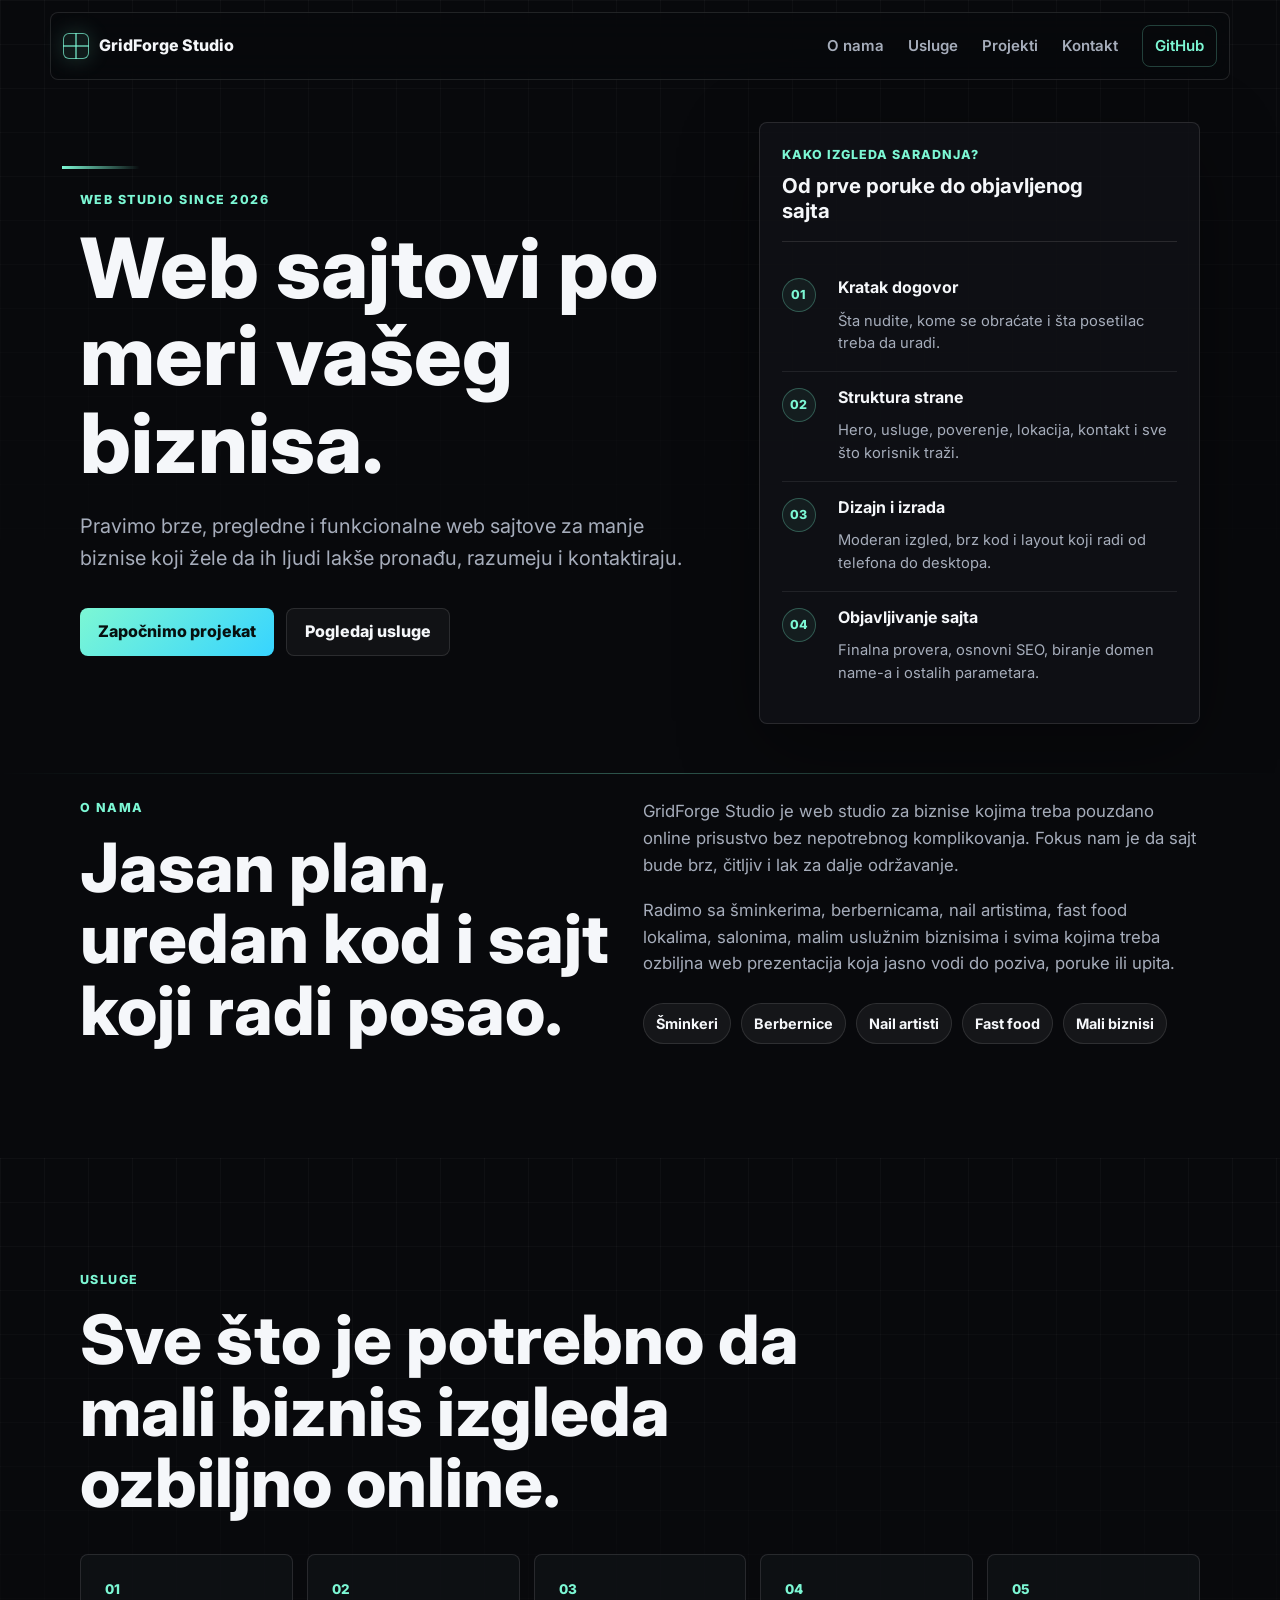
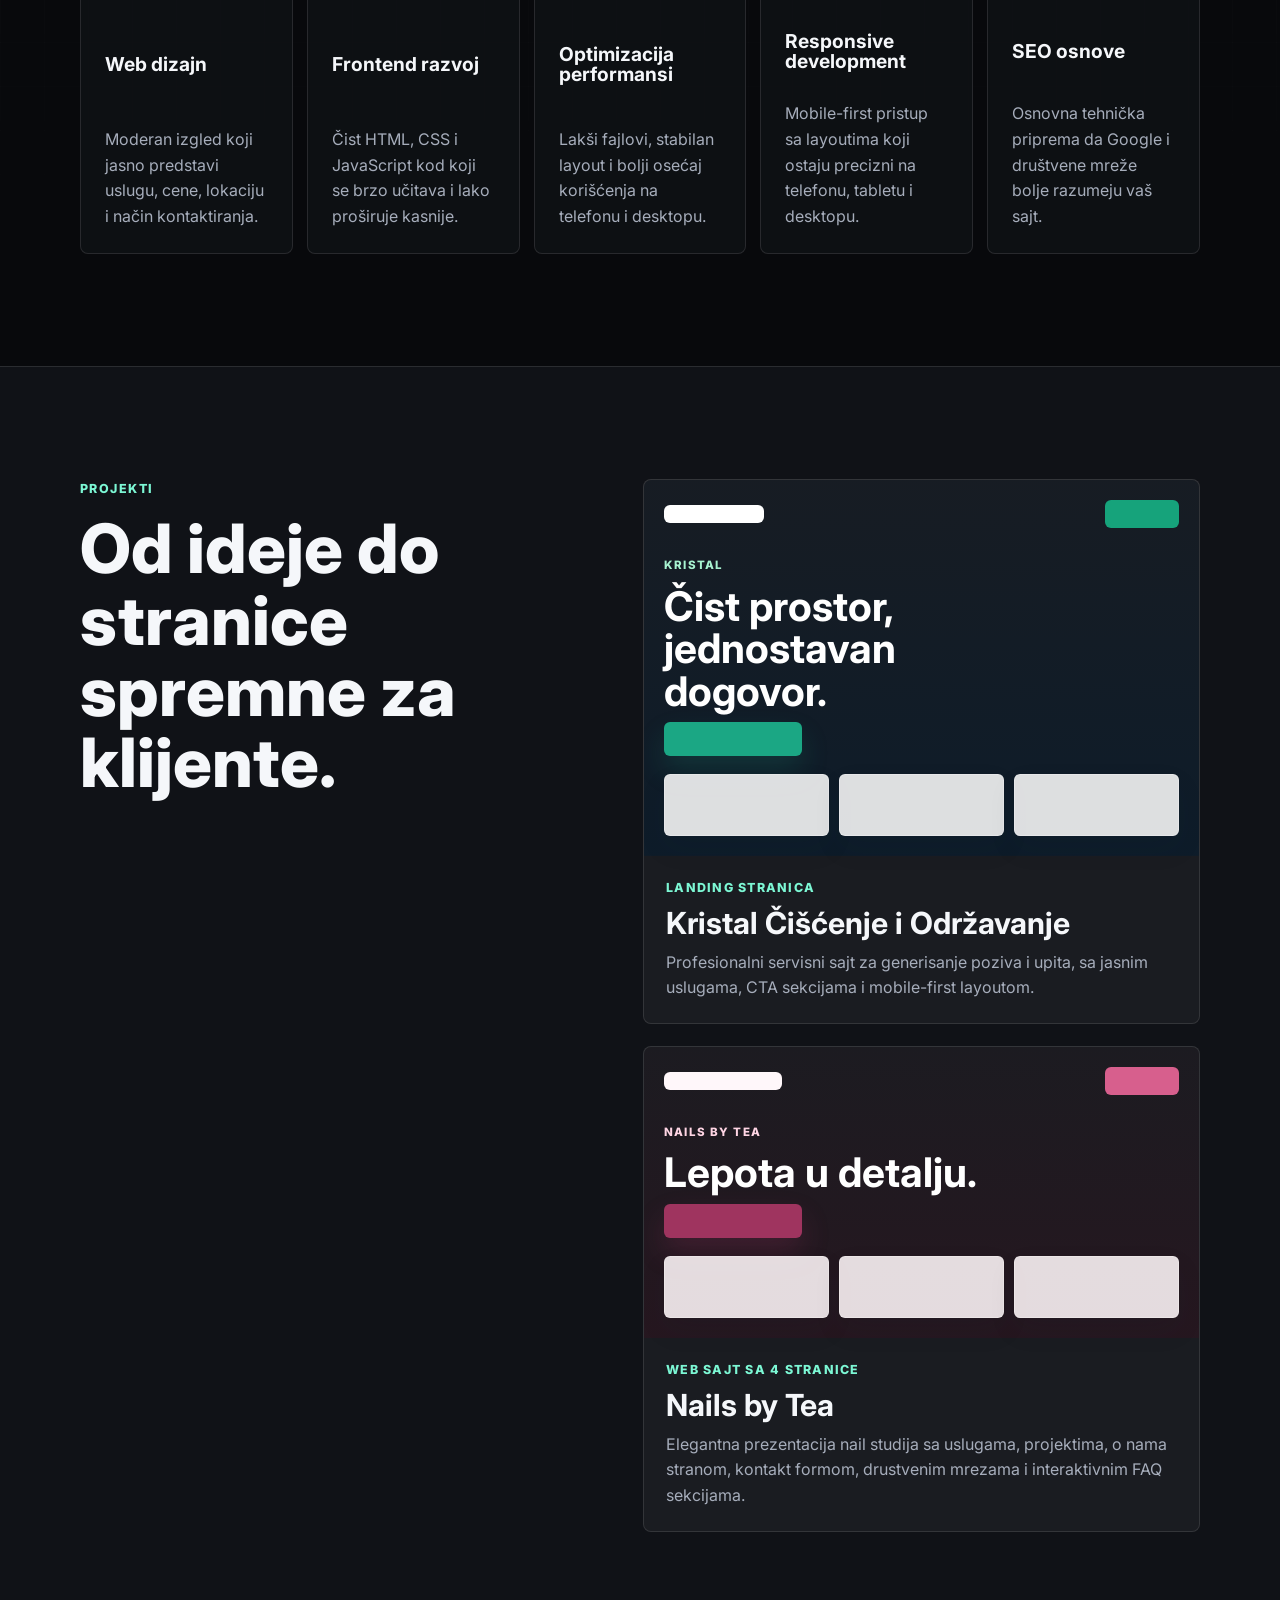
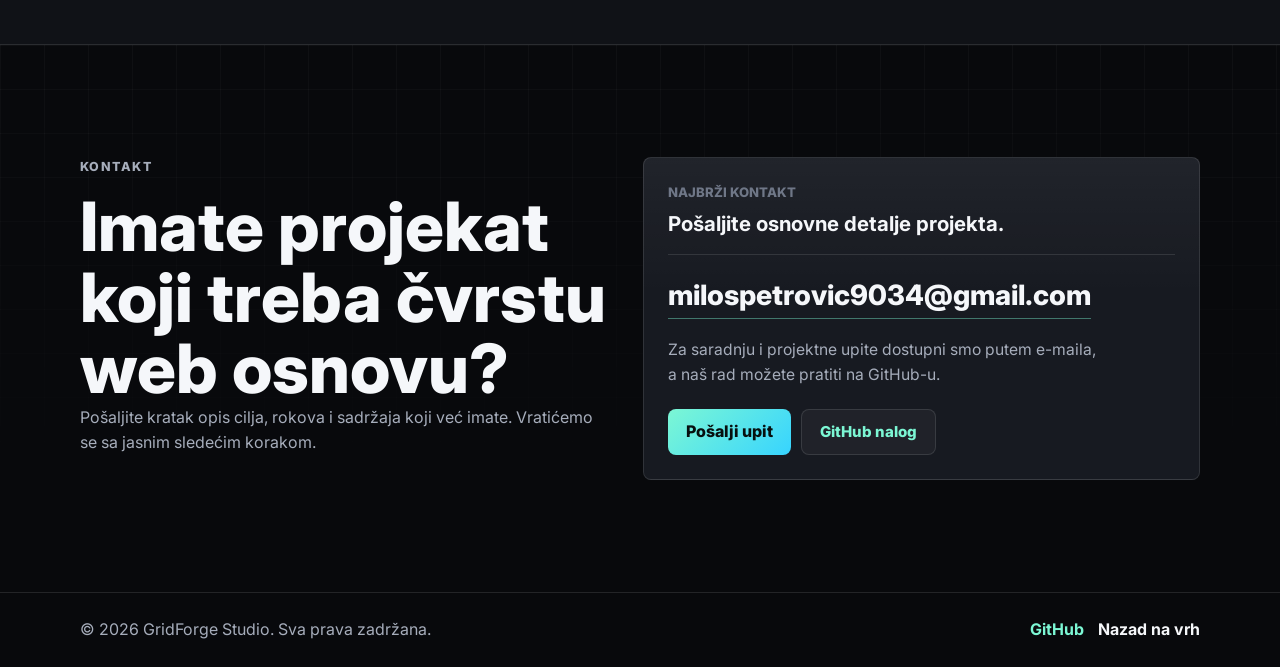
==== index.html @ 3549a4c2 "Expand GridForge Studio portfolio with client landing projects Added new client-style landing page p" ====
<!DOCTYPE html>
<html lang="sr">
  <head>
    <meta charset="UTF-8" />
    <meta name="viewport" content="width=device-width, initial-scale=1.0" />
    <meta
      name="description"
      content="GridForge Studio pravi moderne, brze i funkcionalne web sajtove po meri vašeg biznisa."
    />
    <title>GridForge Studio | Web sajtovi po meri vašeg biznisa</title>
    <link rel="icon" href="assets/icons/gridforge-mark.svg" type="image/svg+xml" />
    <link rel="preconnect" href="https://fonts.googleapis.com" />
    <link rel="preconnect" href="https://fonts.gstatic.com" crossorigin />
    <link
      href="https://fonts.googleapis.com/css2?family=Inter:wght@400;500;600;700;800&display=swap"
      rel="stylesheet"
    />
    <link rel="stylesheet" href="css/reset.css" />
    <link rel="stylesheet" href="css/style.css" />
  </head>
  <body>
    <header class="site-header" data-header>
      <a class="brand" href="#hero" aria-label="GridForge Studio početna">
        <span class="brand-mark" aria-hidden="true"></span>
        <span>GridForge Studio</span>
      </a>

      <button class="nav-toggle" type="button" aria-label="Otvori navigaciju" aria-expanded="false" data-nav-toggle>
        <span></span>
        <span></span>
      </button>

      <nav class="site-nav" aria-label="Glavna navigacija" data-nav>
        <a href="#about">O nama</a>
        <a href="#services">Usluge</a>
        <a href="#projects">Projekti</a>
        <a href="#contact">Kontakt</a>
        <a href="https://github.com/mp0908" target="_blank" rel="noopener noreferrer">GitHub</a>
      </nav>
    </header>

    <main>
      <section class="hero section-grid" id="hero">
        <div class="container hero-layout">
          <div class="hero-copy reveal">
            <p class="eyebrow">Web Studio Since 2026</p>
            <h1>Web sajtovi po meri vašeg biznisa.</h1>
            <p class="hero-text">
              Pravimo brze, pregledne i funkcionalne web sajtove za manje biznise
              koji žele da ih ljudi lakše pronađu, razumeju i kontaktiraju.
            </p>
            <div class="hero-actions">
              <a class="btn btn-primary" href="#contact" data-scroll-target>Započnimo projekat</a>
              <a class="btn btn-ghost" href="#services" data-scroll-target>Pogledaj usluge</a>
            </div>
          </div>

          <div class="forge-panel reveal reveal-delay-2" aria-label="Način rada">
            <div class="panel-header">
              <span class="panel-kicker">Kako izgleda saradnja?</span>
              <strong>Od prve poruke do objavljenog sajta</strong>
            </div>
            <div class="panel-grid">
              <div class="panel-cell">
                <span class="cell-label">01</span>
                <strong>Kratak dogovor</strong>
                <p>Šta nudite, kome se obraćate i šta posetilac treba da uradi.</p>
              </div>
              <div class="panel-cell">
                <span class="cell-label">02</span>
                <strong>Struktura strane</strong>
                <p>Hero, usluge, poverenje, lokacija, kontakt i sve što korisnik traži.</p>
              </div>
              <div class="panel-cell">
                <span class="cell-label">03</span>
                <strong>Dizajn i izrada</strong>
                <p>Moderan izgled, brz kod i layout koji radi od telefona do desktopa.</p>
              </div>
              <div class="panel-cell">
                <span class="cell-label">04</span>
                <strong>Objavljivanje sajta</strong>
                <p>Finalna provera, osnovni SEO, biranje domen name-a i ostalih parametara.</p>
              </div>
            </div>
          </div>
        </div>
      </section>

      <section class="section about-section" id="about">
        <div class="container split-layout">
          <div class="reveal">
            <p class="eyebrow">O nama</p>
            <h2>Jasan plan, uredan kod i sajt koji radi posao.</h2>
          </div>
          <div class="content-stack reveal reveal-delay-1">
            <p>
              GridForge Studio je web studio za biznise kojima treba pouzdano
              online prisustvo bez nepotrebnog komplikovanja. Fokus nam je da sajt
              bude brz, čitljiv i lak za dalje održavanje.
            </p>
            <p>
              Radimo sa šminkerima, berbernicama, nail artistima, fast food lokalima,
              salonima, malim uslužnim biznisima i svima kojima treba ozbiljna web
              prezentacija koja jasno vodi do poziva, poruke ili upita.
            </p>
            <div class="business-tags" aria-label="Tipovi biznisa">
              <span>Šminkeri</span>
              <span>Berbernice</span>
              <span>Nail artisti</span>
              <span>Fast food</span>
              <span>Mali biznisi</span>
            </div>
          </div>
        </div>
      </section>

      <section class="section services-section section-grid" id="services">
        <div class="container">
          <div class="section-heading reveal">
            <p class="eyebrow">Usluge</p>
            <h2>Sve što je potrebno da mali biznis izgleda ozbiljno online.</h2>
          </div>

          <div class="service-grid">
            <article class="service-card reveal">
              <span class="service-number">01</span>
              <h3>Web dizajn</h3>
              <p>Moderan izgled koji jasno predstavi uslugu, cene, lokaciju i način kontaktiranja.</p>
            </article>
            <article class="service-card reveal reveal-delay-1">
              <span class="service-number">02</span>
              <h3>Frontend razvoj</h3>
              <p>Čist HTML, CSS i JavaScript kod koji se brzo učitava i lako proširuje kasnije.</p>
            </article>
            <article class="service-card reveal reveal-delay-2">
              <span class="service-number">03</span>
              <h3>Optimizacija performansi</h3>
              <p>Lakši fajlovi, stabilan layout i bolji osećaj korišćenja na telefonu i desktopu.</p>
            </article>
            <article class="service-card reveal reveal-delay-3">
              <span class="service-number">04</span>
              <h3>Responsive development</h3>
              <p>Mobile-first pristup sa layoutima koji ostaju precizni na telefonu, tabletu i desktopu.</p>
            </article>
            <article class="service-card reveal reveal-delay-4">
              <span class="service-number">05</span>
              <h3>SEO osnove</h3>
              <p>Osnovna tehnička priprema da Google i društvene mreže bolje razumeju vaš sajt.</p>
            </article>
          </div>
        </div>
      </section>

      <section class="section projects-section" id="projects">
        <div class="container project-shell">
          <div class="reveal">
            <p class="eyebrow">Projekti</p>
            <h2>Od ideje do stranice spremne za klijente.</h2>
          </div>
          <div class="project-list">
          <a class="project-card reveal reveal-delay-1" href="projects/kristal-ciscenje-odrzavanje/index.html">
            <div class="project-preview" aria-hidden="true">
              <div class="preview-header">
                <span></span>
                <span></span>
              </div>
              <div class="preview-hero">
                <span>Kristal</span>
                <strong>Čist prostor, jednostavan dogovor.</strong>
                <div></div>
              </div>
              <div class="preview-services">
                <span></span>
                <span></span>
                <span></span>
              </div>
            </div>
            <div class="project-info">
              <span>Landing stranica</span>
              <h3>Kristal Čišćenje i Održavanje</h3>
              <p>
                Profesionalni servisni sajt za generisanje poziva i upita, sa jasnim uslugama,
                CTA sekcijama i mobile-first layoutom.
              </p>
            </div>
          </a>
          <a class="project-card reveal reveal-delay-2" href="projects/nails-by-tea/index.html">
            <div class="project-preview nails-preview" aria-hidden="true">
              <div class="preview-header">
                <span></span>
                <span></span>
              </div>
              <div class="preview-hero">
                <span>Nails by Tea</span>
                <strong>Lepota u detalju.</strong>
                <div></div>
              </div>
              <div class="preview-services">
                <span></span>
                <span></span>
                <span></span>
              </div>
            </div>
            <div class="project-info">
              <span>Web sajt sa 4 stranice</span>
              <h3>Nails by Tea</h3>
              <p>
                Elegantna prezentacija nail studija sa uslugama, projektima, o nama stranom,
                kontakt formom, drustvenim mrezama i interaktivnim FAQ sekcijama.
              </p>
            </div>
          </a>
          </div>
        </div>
      </section>

      <section class="section contact-section section-grid" id="contact">
        <div class="container contact-layout">
          <div class="reveal">
            <p class="eyebrow">Kontakt</p>
            <h2>Imate projekat koji treba čvrstu web osnovu?</h2>
            <p>
              Pošaljite kratak opis cilja, rokova i sadržaja koji već imate. Vratićemo se
              sa jasnim sledećim korakom.
            </p>
          </div>
          <div class="contact-card reveal reveal-delay-1">
            <div class="contact-card-head">
              <span>Najbrži kontakt</span>
              <strong>Pošaljite osnovne detalje projekta.</strong>
            </div>
          <a class="email-link" href="mailto:milospetrovic9034@gmail.com">milospetrovic9034@gmail.com</a>
            <p class="contact-note">Za saradnju i projektne upite dostupni smo putem e-maila, a naš rad možete pratiti na GitHub-u.</p>
            <div class="contact-actions">
             <a class="btn btn-primary" href="mailto:milospetrovic9034@gmail.com?subject=Upit%20za%20projekat"> 
                Pošalji upit
              </a>
              <a class="btn btn-ghost github-link" href="https://github.com/mp0908" target="_blank" rel="noopener noreferrer">
                GitHub nalog
              </a>
            </div>
          </div>
        </div>
      </section>
    </main>

    <footer class="site-footer">
      <div class="container footer-layout">
        <p>© 2026 GridForge Studio. Sva prava zadržana.</p>
        <div class="footer-links">
          <a href="https://github.com/mp0908" target="_blank" rel="noopener noreferrer">GitHub</a>
          <a href="#hero" data-scroll-target>Nazad na vrh</a>
        </div>
      </div>
    </footer>

    <script src="js/main.js"></script>
  </body>
</html>
---- css/style.css ----
:root {
  --bg: #08090c;
  --surface: #101217;
  --surface-strong: #171a21;
  --text: #f5f7fa;
  --muted: #a6adbb;
  --subtle: #6f7787;
  --line: rgba(255, 255, 255, 0.11);
  --accent: #7cf7d4;
  --accent-strong: #37d4ff;
  --shadow: 0 24px 80px rgba(0, 0, 0, 0.36);
  --container: 1120px;
  --radius: 8px;
}

body {
  background: var(--bg);
  color: var(--text);
  font-family: Inter, ui-sans-serif, system-ui, -apple-system, BlinkMacSystemFont, "Segoe UI", sans-serif;
  line-height: 1.6;
}

body.nav-open {
  overflow: hidden;
}

.container {
  width: min(100% - 32px, var(--container));
  margin-inline: auto;
}

.section {
  padding: 84px 0;
  scroll-margin-top: 96px;
}

.section-grid {
  position: relative;
  isolation: isolate;
}

.section-grid::before {
  position: absolute;
  inset: 0;
  z-index: -1;
  content: "";
  background-image:
    linear-gradient(rgba(255, 255, 255, 0.035) 1px, transparent 1px),
    linear-gradient(90deg, rgba(255, 255, 255, 0.035) 1px, transparent 1px);
  background-size: 44px 44px;
  mask-image: linear-gradient(to bottom, rgba(0, 0, 0, 0.88), transparent 86%);
}

.site-header {
  position: fixed;
  inset: 0 0 auto;
  z-index: 20;
  display: flex;
  align-items: center;
  justify-content: space-between;
  width: min(100% - 24px, 1180px);
  margin: 12px auto 0;
  padding: 12px;
  color: var(--text);
  background: rgba(8, 9, 12, 0.72);
  border: 1px solid var(--line);
  border-radius: var(--radius);
  backdrop-filter: blur(18px);
  transition: border-color 180ms ease, background 180ms ease;
}

.site-header.is-scrolled {
  background: rgba(8, 9, 12, 0.92);
  border-color: rgba(124, 247, 212, 0.28);
}

.brand {
  display: inline-flex;
  align-items: center;
  gap: 10px;
  font-weight: 800;
  letter-spacing: 0;
}

.brand-mark {
  width: 26px;
  aspect-ratio: 1;
  border: 1px solid rgba(124, 247, 212, 0.7);
  border-radius: 6px;
  background:
    linear-gradient(90deg, transparent 47%, rgba(124, 247, 212, 0.65) 48% 52%, transparent 53%),
    linear-gradient(transparent 47%, rgba(124, 247, 212, 0.65) 48% 52%, transparent 53%),
    rgba(124, 247, 212, 0.08);
  box-shadow: 0 0 22px rgba(124, 247, 212, 0.2);
}

.site-nav {
  display: none;
}

.site-nav a {
  color: var(--muted);
  font-size: 0.94rem;
  font-weight: 600;
  transition: color 160ms ease;
}

.site-nav a:hover,
.site-nav a:focus-visible {
  color: var(--text);
}

.site-nav a[target="_blank"] {
  padding: 8px 12px;
  color: var(--accent);
  border: 1px solid rgba(124, 247, 212, 0.24);
  border-radius: var(--radius);
  transition: color 160ms ease, border-color 160ms ease, box-shadow 160ms ease, background 160ms ease;
}

.site-nav a[target="_blank"]:hover,
.site-nav a[target="_blank"]:focus-visible {
  color: var(--text);
  background: rgba(124, 247, 212, 0.08);
  border-color: rgba(124, 247, 212, 0.62);
  box-shadow: 0 0 0 1px rgba(124, 247, 212, 0.18), 0 0 22px rgba(124, 247, 212, 0.24);
}

.nav-toggle {
  display: grid;
  gap: 5px;
  width: 42px;
  height: 42px;
  place-content: center;
  border: 1px solid var(--line);
  border-radius: var(--radius);
}

.nav-toggle span {
  display: block;
  width: 18px;
  height: 2px;
  background: var(--text);
  transition: transform 160ms ease;
}

.nav-open .nav-toggle span:first-child {
  transform: translateY(3.5px) rotate(45deg);
}

.nav-open .nav-toggle span:last-child {
  transform: translateY(-3.5px) rotate(-45deg);
}

.nav-open .site-nav {
  position: absolute;
  inset: calc(100% + 8px) 0 auto;
  display: grid;
  gap: 6px;
  padding: 12px;
  background: rgba(12, 14, 19, 0.98);
  border: 1px solid var(--line);
  border-radius: var(--radius);
  box-shadow: var(--shadow);
}

.nav-open .site-nav a {
  padding: 12px;
}

.hero {
  min-height: 86svh;
  padding: 114px 0 42px;
  display: grid;
  align-items: center;
  overflow: hidden;
}

.about-section {
  padding-top: 24px;
}

.hero::after {
  position: absolute;
  inset: auto 0 0;
  z-index: -1;
  height: 1px;
  content: "";
  background: linear-gradient(90deg, transparent, rgba(124, 247, 212, 0.32), transparent);
}

.hero-layout {
  display: grid;
  gap: 44px;
}

.hero-copy {
  position: relative;
}

.hero-copy::before {
  position: absolute;
  inset: -24px auto auto -18px;
  width: 78px;
  height: 3px;
  content: "";
  background: linear-gradient(90deg, var(--accent), transparent);
  transform-origin: left;
  animation: lineGrow 900ms ease-out both;
}

.eyebrow {
  margin-bottom: 14px;
  color: var(--accent);
  font-size: 0.78rem;
  font-weight: 800;
  letter-spacing: 0.12em;
  text-transform: uppercase;
}

h1,
h2,
h3 {
  line-height: 1.05;
  letter-spacing: 0;
}

h1 {
  max-width: 860px;
  font-size: clamp(2.8rem, 8vw, 5.2rem);
  font-weight: 800;
}

h2 {
  max-width: 760px;
  font-size: clamp(2rem, 6.8vw, 4.25rem);
  font-weight: 800;
}

h3 {
  font-size: 1.2rem;
  font-weight: 700;
}

.hero-text {
  max-width: 650px;
  margin-top: 24px;
  color: var(--muted);
  font-size: clamp(1.02rem, 2.4vw, 1.25rem);
}

.hero-actions {
  display: flex;
  flex-wrap: wrap;
  gap: 12px;
  margin-top: 34px;
}

.btn {
  display: inline-flex;
  align-items: center;
  justify-content: center;
  min-height: 48px;
  padding: 0 18px;
  border-radius: var(--radius);
  font-weight: 800;
  transition: transform 160ms ease, border-color 160ms ease, background 160ms ease;
}

.btn:hover,
.btn:focus-visible {
  transform: translateY(-2px);
}

.btn-primary {
  color: #07100f;
  background: linear-gradient(135deg, var(--accent), var(--accent-strong));
}

.btn-ghost {
  color: var(--text);
  border: 1px solid var(--line);
  background: rgba(255, 255, 255, 0.04);
}

.forge-panel {
  position: relative;
  display: none;
  overflow: hidden;
  padding: 22px;
  background: rgba(16, 18, 23, 0.82);
  border: 1px solid var(--line);
  border-radius: var(--radius);
  box-shadow: var(--shadow);
}

.panel-header {
  display: grid;
  gap: 8px;
  margin-bottom: 20px;
  padding-bottom: 18px;
  border-bottom: 1px solid var(--line);
}

.panel-kicker {
  color: var(--accent);
  font-size: 0.78rem;
  font-weight: 800;
  letter-spacing: 0.08em;
  text-transform: uppercase;
}

.panel-header strong {
  max-width: 340px;
  font-size: 1.28rem;
  line-height: 1.22;
}

.panel-grid {
  display: grid;
  gap: 0;
}

.panel-cell {
  position: relative;
  display: grid;
  grid-template-columns: 42px minmax(0, 1fr);
  gap: 12px 14px;
  padding: 16px 0;
  border-bottom: 1px solid rgba(255, 255, 255, 0.08);
}

.panel-cell:last-child {
  border-bottom: 0;
}

.cell-label {
  grid-row: 1 / span 2;
  display: grid;
  width: 34px;
  height: 34px;
  place-items: center;
  color: var(--accent);
  font-size: 0.78rem;
  font-weight: 800;
  border: 1px solid rgba(124, 247, 212, 0.28);
  border-radius: 50%;
  background: rgba(124, 247, 212, 0.06);
}

.panel-cell strong {
  color: var(--text);
  font-size: 1rem;
  line-height: 1.2;
}

.panel-cell p {
  color: var(--muted);
  font-size: 0.92rem;
  line-height: 1.55;
}

.split-layout,
.contact-layout,
.project-shell {
  display: grid;
  gap: 34px;
}

.content-stack {
  display: grid;
  gap: 18px;
  color: var(--muted);
  font-size: 1.05rem;
}

.business-tags {
  display: flex;
  flex-wrap: wrap;
  gap: 10px;
  padding-top: 8px;
}

.business-tags span {
  padding: 8px 12px;
  color: var(--text);
  font-size: 0.9rem;
  font-weight: 700;
  background: rgba(255, 255, 255, 0.055);
  border: 1px solid var(--line);
  border-radius: 999px;
  transition: transform 160ms ease, border-color 160ms ease, color 160ms ease;
}

.business-tags span:hover {
  color: var(--accent);
  border-color: rgba(124, 247, 212, 0.32);
  transform: translateY(-2px);
}

.section-heading {
  margin-bottom: 36px;
}

.service-grid {
  display: grid;
  gap: 14px;
}

.service-card {
  position: relative;
  min-height: 230px;
  padding: 24px;
  display: grid;
  align-content: space-between;
  gap: 28px;
  background: rgba(16, 18, 23, 0.78);
  border: 1px solid var(--line);
  border-radius: var(--radius);
  transition: transform 160ms ease, border-color 160ms ease, background 160ms ease;
}

.service-card:hover {
  transform: translateY(-3px);
  border-color: rgba(124, 247, 212, 0.28);
  background: rgba(23, 26, 33, 0.88);
}

.service-number {
  color: var(--accent);
  font-size: 0.84rem;
  font-weight: 800;
}

.service-card p,
.project-card p,
.contact-layout p {
  color: var(--muted);
}

.projects-section {
  border-block: 1px solid var(--line);
  background: var(--surface);
}

.project-card {
  display: grid;
  overflow: hidden;
  background: rgba(255, 255, 255, 0.045);
  border: 1px solid var(--line);
  border-radius: var(--radius);
  transition: transform 180ms ease, border-color 180ms ease, background 180ms ease;
}

.project-list {
  display: grid;
  gap: 18px;
}

.project-card:hover,
.project-card:focus-visible {
  transform: translateY(-3px);
  background: rgba(255, 255, 255, 0.065);
  border-color: rgba(124, 247, 212, 0.34);
}

.project-preview {
  display: grid;
  gap: 18px;
  min-height: 260px;
  padding: 20px;
  background:
    linear-gradient(0deg, rgba(9, 28, 45, 0.72), rgba(9, 28, 45, 0.18)),
    url("https://images.unsplash.com/photo-1585421514738-01798e348b17?auto=format&fit=crop&w=1000&q=80");
  background-position: center;
  background-size: cover;
}

.preview-header {
  display: flex;
  align-items: center;
  justify-content: space-between;
}

.preview-header span:first-child {
  width: 100px;
  height: 18px;
  background: #ffffff;
  border-radius: 6px;
}

.preview-header span:last-child {
  width: 74px;
  height: 28px;
  background: #16a37b;
  border-radius: 6px;
}

.preview-hero {
  display: grid;
  max-width: 330px;
  gap: 10px;
  margin-top: 10px;
}

.preview-hero span {
  color: #a7f3d0;
  font-size: 0.72rem;
  font-weight: 800;
  letter-spacing: 0.1em;
  text-transform: uppercase;
}

.preview-hero strong {
  color: #ffffff;
  font-size: clamp(1.55rem, 8vw, 2.55rem);
  line-height: 1.04;
}

.preview-hero div {
  width: 138px;
  height: 34px;
  background: #1ba784;
  border-radius: 6px;
  box-shadow: 0 14px 28px rgba(27, 167, 132, 0.18);
}

.preview-services {
  display: grid;
  grid-template-columns: repeat(3, minmax(0, 1fr));
  gap: 10px;
  margin-top: auto;
}

.preview-services span {
  min-height: 62px;
  background: rgba(255, 255, 255, 0.86);
  border: 1px solid rgba(255, 255, 255, 0.28);
  border-radius: 6px;
  box-shadow: 0 12px 28px rgba(19, 34, 56, 0.08);
}

.nails-preview {
  background:
    linear-gradient(0deg, rgba(42, 21, 31, 0.72), rgba(42, 21, 31, 0.12)),
    url("https://images.unsplash.com/photo-1604654894610-df63bc536371?auto=format&fit=crop&w=1000&q=80");
  background-position: center;
  background-size: cover;
}

.nails-preview .preview-header span:first-child {
  width: 118px;
  background: #fff7fa;
}

.nails-preview .preview-header span:last-child {
  background: #d75f8d;
}

.nails-preview .preview-hero span {
  color: #ffd5e4;
}

.nails-preview .preview-hero div {
  background: #9f345f;
  box-shadow: 0 14px 28px rgba(159, 52, 95, 0.24);
}

.nails-preview .preview-services span {
  background: rgba(255, 247, 250, 0.88);
}

.project-info {
  display: grid;
  gap: 10px;
  padding: 22px;
}

.project-info span {
  display: inline-flex;
  color: var(--accent);
  font-size: 0.78rem;
  font-weight: 800;
  letter-spacing: 0.1em;
  text-transform: uppercase;
}

.project-info h3 {
  font-size: clamp(1.35rem, 5vw, 1.9rem);
}

.project-info p {
  max-width: 580px;
}

.contact-section {
  padding-bottom: 96px;
}

.contact-card {
  display: grid;
  gap: 18px;
  padding: 24px;
  background:
    linear-gradient(180deg, rgba(255, 255, 255, 0.045), transparent 42%),
    var(--surface-strong);
  border: 1px solid var(--line);
  border-radius: var(--radius);
}

.contact-card-head {
  display: grid;
  gap: 8px;
  padding-bottom: 18px;
  border-bottom: 1px solid var(--line);
}

.contact-card-head span {
  color: var(--subtle);
  font-size: 0.82rem;
  font-weight: 800;
  text-transform: uppercase;
}

.contact-card-head strong {
  max-width: 340px;
  font-size: 1.28rem;
  line-height: 1.25;
}

.contact-card > .email-link {
  color: var(--text);
  width: fit-content;
  font-size: clamp(1.18rem, 5vw, 1.75rem);
  font-weight: 800;
  overflow-wrap: anywhere;
  border-bottom: 1px solid rgba(124, 247, 212, 0.42);
}

.contact-note {
  max-width: 440px;
  color: var(--muted);
  font-size: 0.98rem;
}

.contact-actions {
  display: flex;
  flex-wrap: wrap;
  gap: 10px;
  padding-top: 4px;
}

.contact-actions .btn {
  min-height: 46px;
}

.contact-actions .github-link {
  color: var(--accent);
  font-size: 0.94rem;
}

.reveal {
  opacity: 1;
  transform: none;
}

.js .reveal {
  opacity: 0;
  transform: translateY(22px);
  transition: opacity 650ms ease, transform 650ms ease;
}

.js .reveal.is-visible {
  opacity: 1;
  transform: translateY(0);
}

.reveal-delay-1 {
  transition-delay: 90ms;
}

.reveal-delay-2 {
  transition-delay: 160ms;
}

.reveal-delay-3 {
  transition-delay: 230ms;
}

.reveal-delay-4 {
  transition-delay: 300ms;
}

.site-footer {
  padding: 24px 0;
  color: var(--muted);
  border-top: 1px solid var(--line);
}

.footer-layout {
  display: flex;
  flex-direction: column;
  gap: 10px;
}

.footer-layout a {
  color: var(--text);
  font-weight: 700;
}

.footer-links {
  display: flex;
  flex-wrap: wrap;
  gap: 14px;
}

.footer-links a:first-child {
  color: var(--accent);
  transition: color 160ms ease, text-shadow 160ms ease;
}

.footer-links a:first-child:hover,
.footer-links a:first-child:focus-visible {
  color: var(--text);
  text-shadow: 0 0 16px rgba(124, 247, 212, 0.7);
}

@media (min-width: 720px) {
  .section {
    padding: 112px 0;
  }

  .about-section {
    padding-top: 24px;
  }

  .nav-toggle {
    display: none;
  }

  .site-nav {
    display: flex;
    align-items: center;
    gap: 24px;
  }

  .hero-layout {
    grid-template-columns: minmax(0, 1.18fr) minmax(320px, 0.82fr);
    align-items: center;
  }

  .forge-panel {
    display: block;
  }

  .service-grid {
    grid-template-columns: repeat(2, minmax(0, 1fr));
  }

  .split-layout,
  .contact-layout,
  .project-shell {
    grid-template-columns: minmax(0, 0.95fr) minmax(320px, 1fr);
    align-items: start;
  }

  .project-list {
    gap: 22px;
  }

  .footer-layout {
    flex-direction: row;
    align-items: center;
    justify-content: space-between;
  }

  .footer-links {
    justify-content: flex-end;
  }
}

@media (min-width: 1040px) {
  .service-grid {
    grid-template-columns: repeat(5, minmax(0, 1fr));
  }

  .service-card {
    min-height: 300px;
  }
}

@keyframes lineGrow {
  from {
    opacity: 0;
    transform: scaleX(0);
  }

  to {
    opacity: 1;
    transform: scaleX(1);
  }
}

@keyframes linePulse {
  0%,
  100% {
    opacity: 0.2;
    transform: scaleX(0.35);
  }

  50% {
    opacity: 1;
    transform: scaleX(1);
  }
}

@media (prefers-reduced-motion: reduce) {
  *,
  *::before,
  *::after {
    scroll-behavior: auto !important;
    transition-duration: 0.01ms !important;
    animation-duration: 0.01ms !important;
    animation-iteration-count: 1 !important;
  }

  .js .reveal {
    opacity: 1;
    transform: none;
  }
}
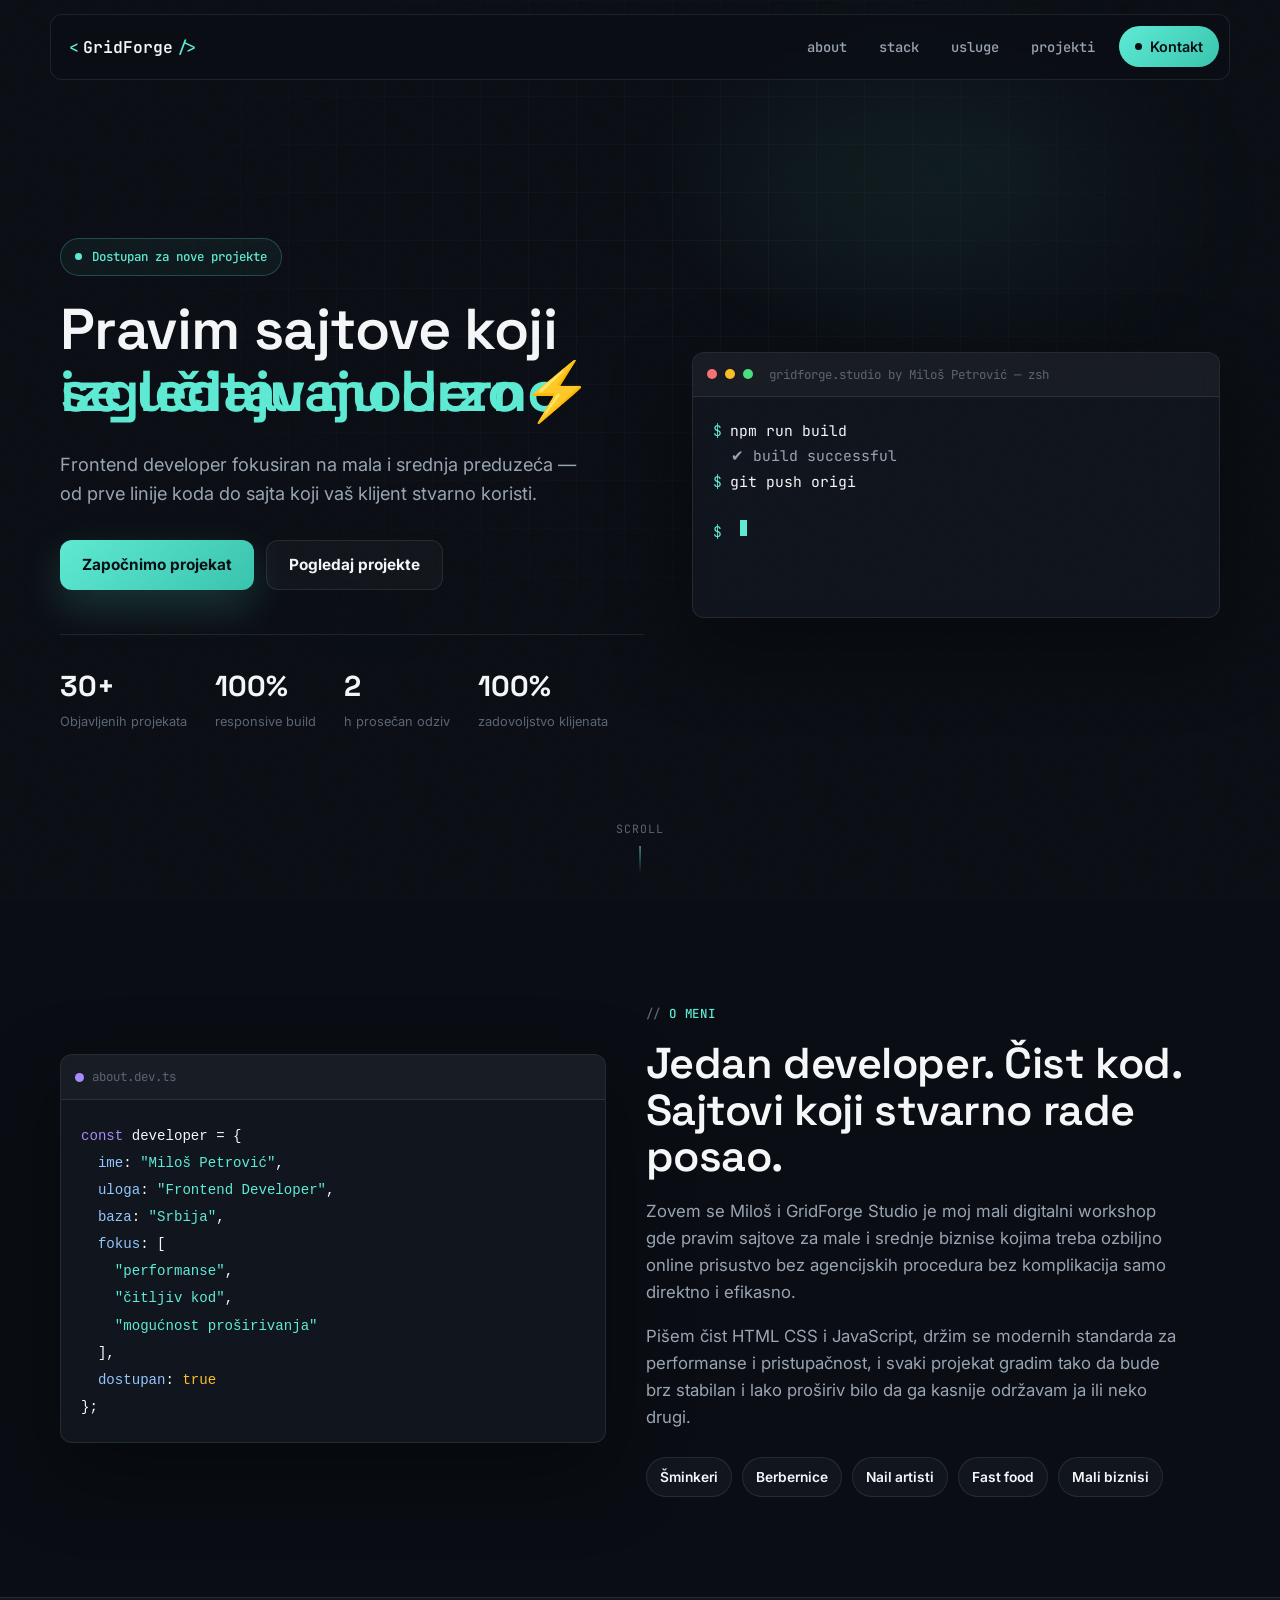
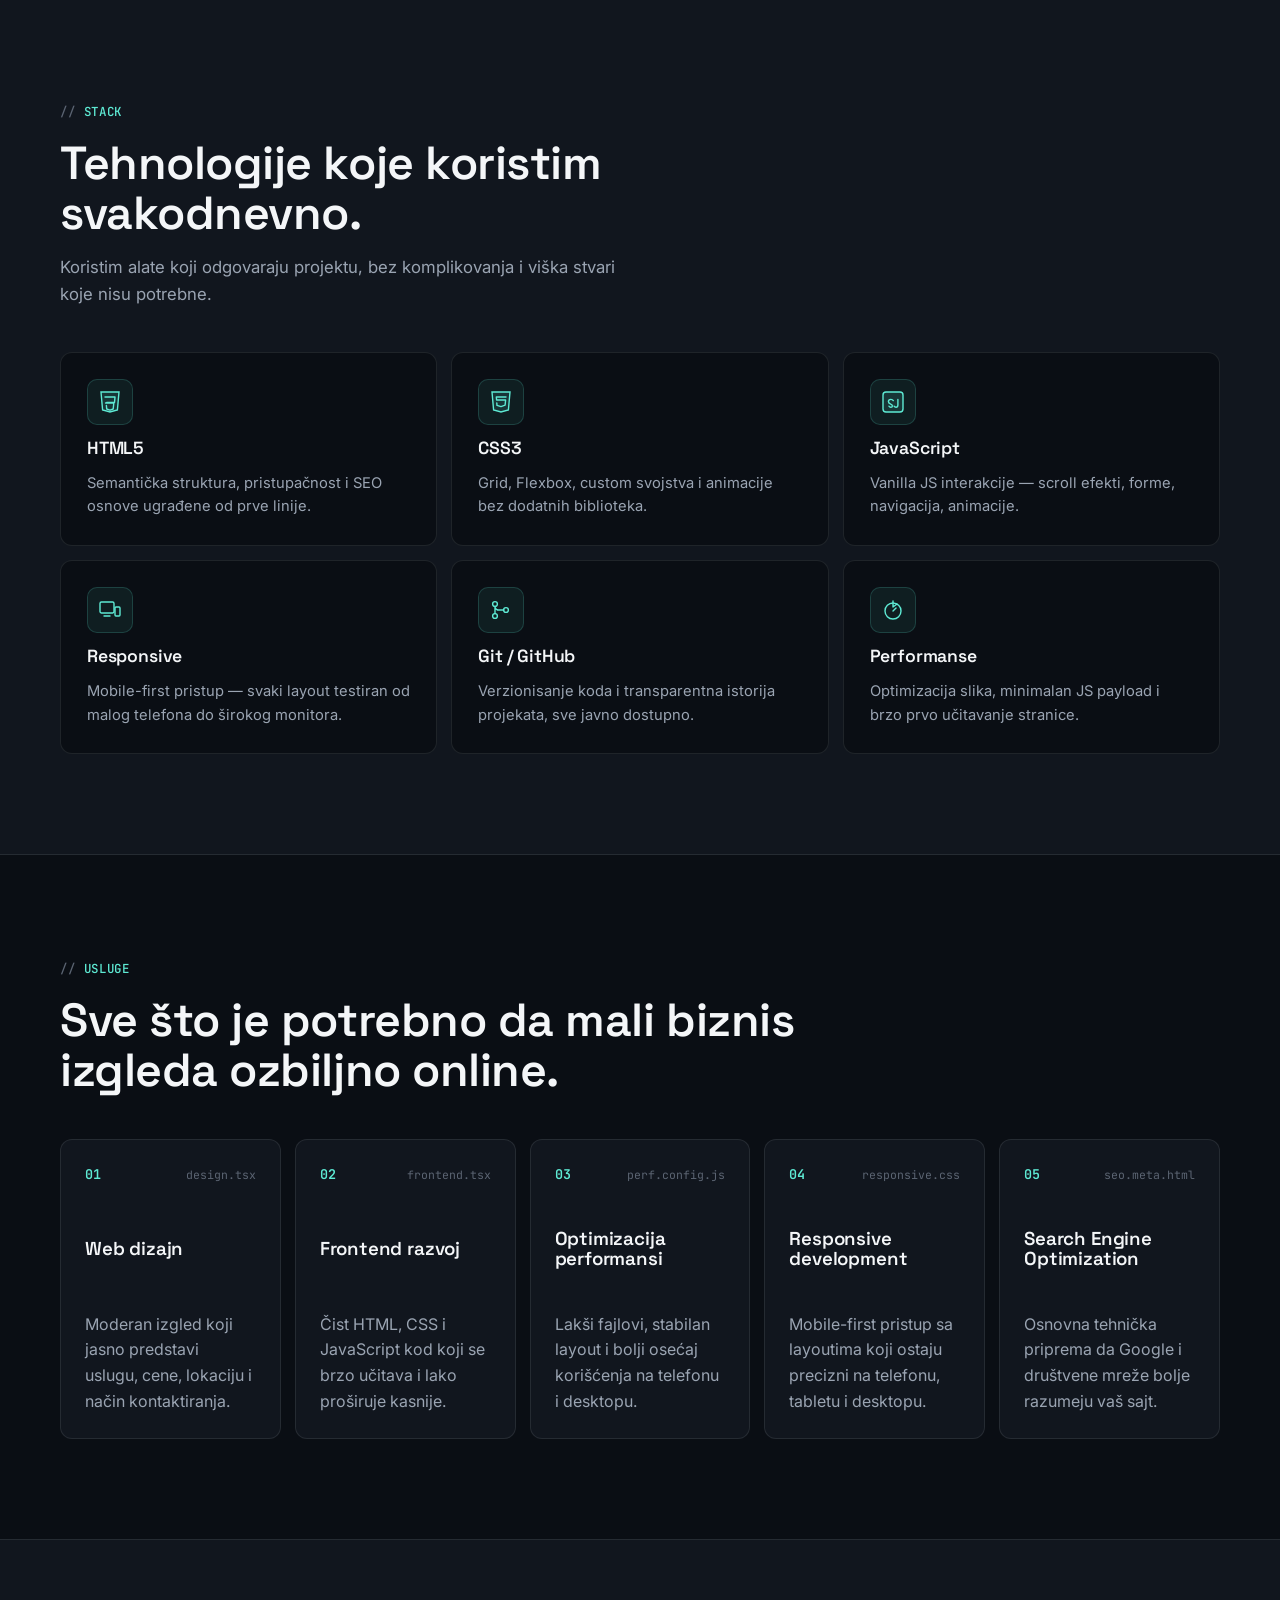
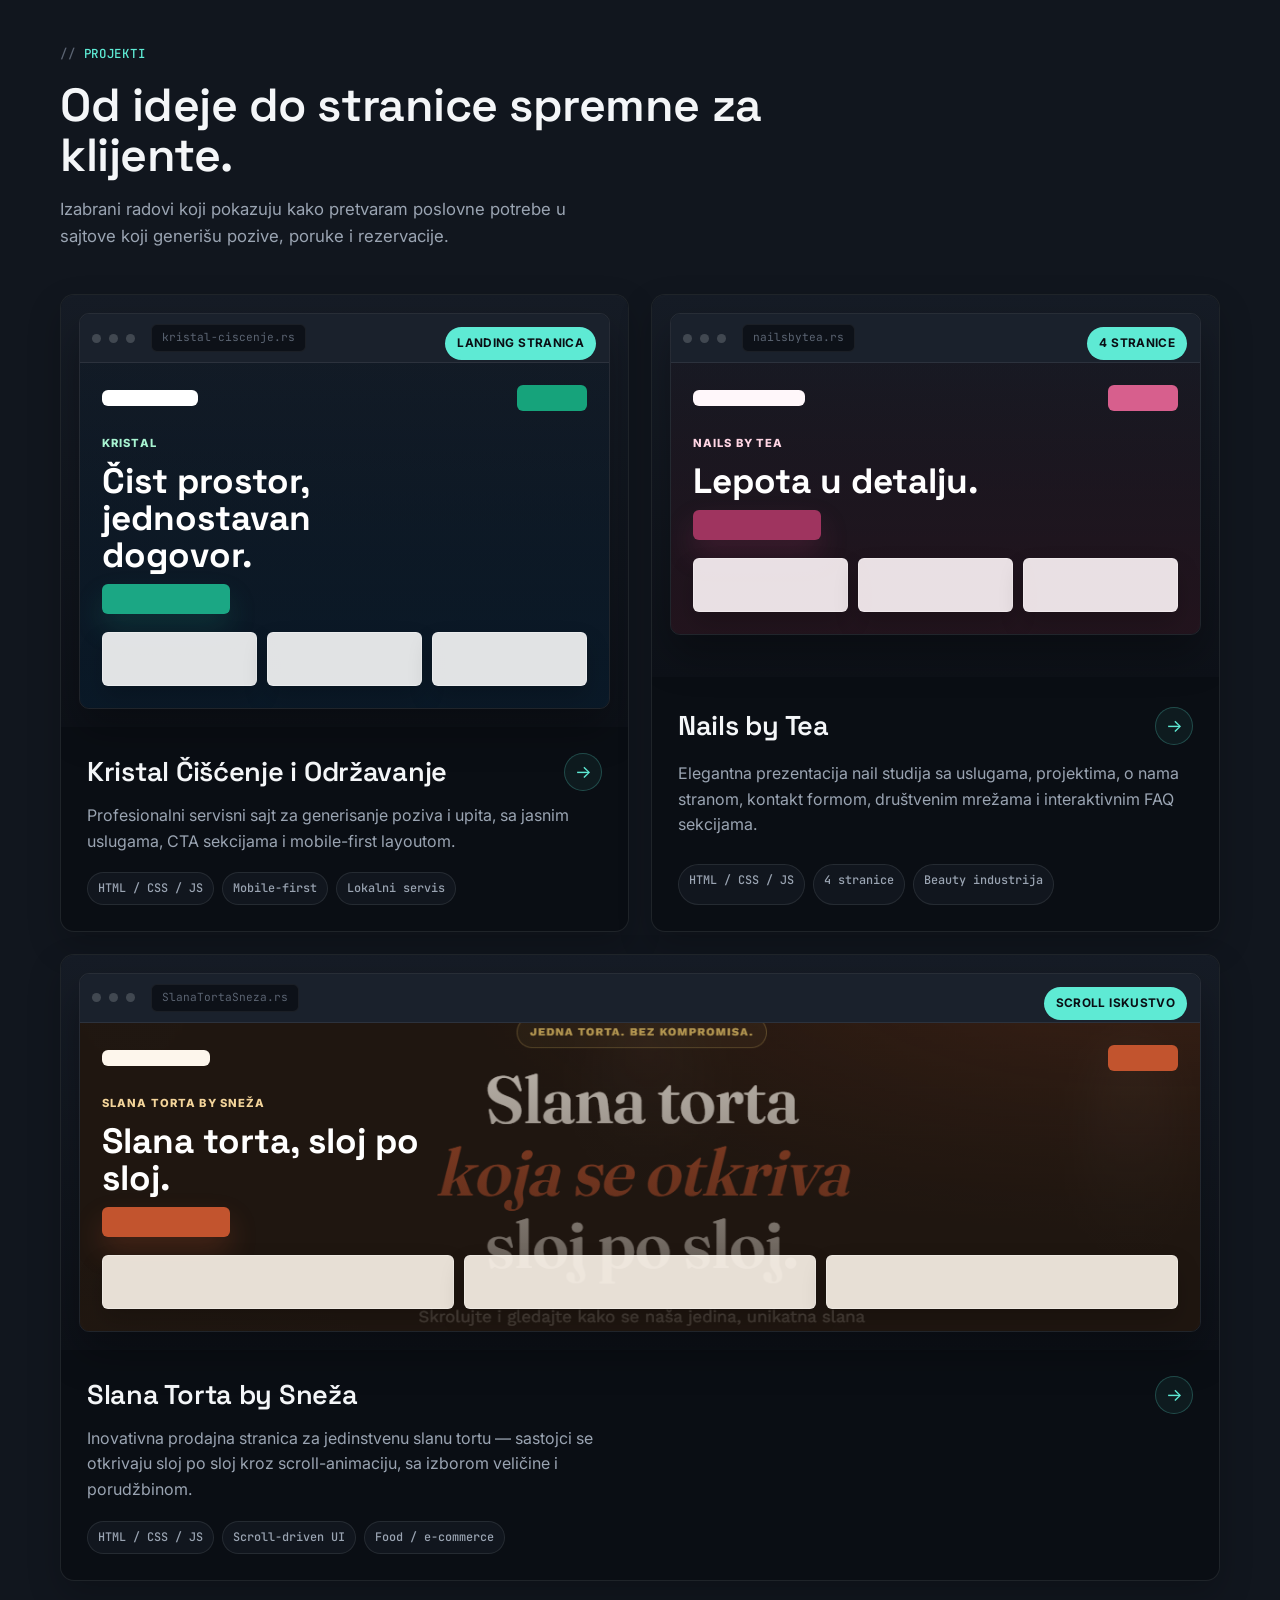
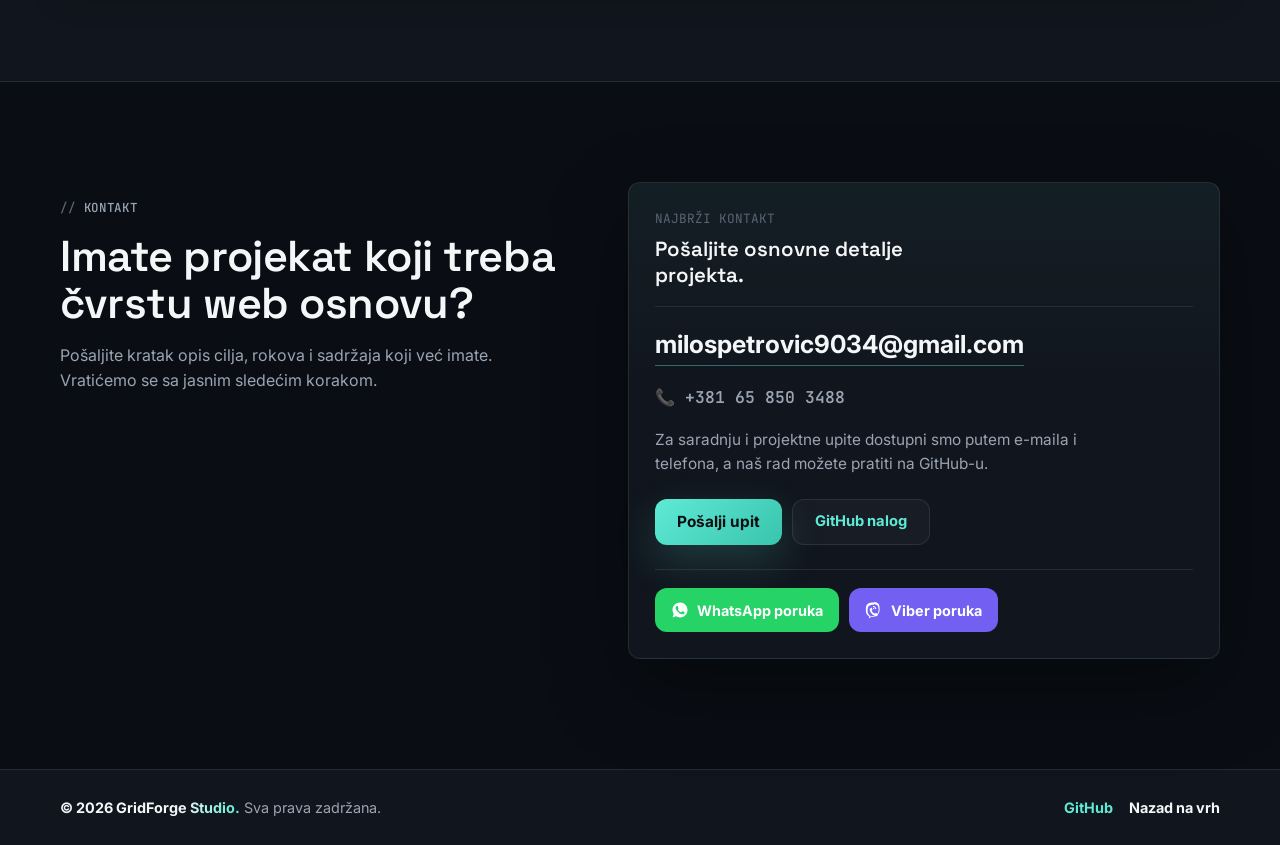
==== commit 21e8e74c: "Redesign portfolio landing page and add Slana Torta project showcase" ====
--- a/index.html
+++ b/index.html
@@ -1,259 +1,553 @@
 <!DOCTYPE html>
 <html lang="sr">
-  <head>
-    <meta charset="UTF-8" />
-    <meta name="viewport" content="width=device-width, initial-scale=1.0" />
-    <meta
-      name="description"
-      content="GridForge Studio pravi moderne, brze i funkcionalne web sajtove po meri vašeg biznisa."
-    />
-    <title>GridForge Studio | Web sajtovi po meri vašeg biznisa</title>
-    <link rel="icon" href="assets/icons/gridforge-mark.svg" type="image/svg+xml" />
-    <link rel="preconnect" href="https://fonts.googleapis.com" />
-    <link rel="preconnect" href="https://fonts.gstatic.com" crossorigin />
-    <link
-      href="https://fonts.googleapis.com/css2?family=Inter:wght@400;500;600;700;800&display=swap"
-      rel="stylesheet"
-    />
-    <link rel="stylesheet" href="css/reset.css" />
-    <link rel="stylesheet" href="css/style.css" />
-  </head>
-  <body>
-    <header class="site-header" data-header>
-      <a class="brand" href="#hero" aria-label="GridForge Studio početna">
-        <span class="brand-mark" aria-hidden="true"></span>
-        <span>GridForge Studio</span>
+
+<head>
+  <meta charset="UTF-8" />
+  <meta name="viewport" content="width=device-width, initial-scale=1.0" />
+  <meta name="description"
+    content="GridForge Studio — Miloš Petrović pravi moderne, brze i funkcionalne web sajtove po meri vašeg biznisa." />
+  <title>GridForge Studio | Izrada modernih web sajtova</title>
+  <link rel="icon" href="assets/icons/gridforge-mark.svg" type="image/svg+xml" />
+  <link rel="preconnect" href="https://fonts.googleapis.com" />
+  <link rel="preconnect" href="https://fonts.gstatic.com" crossorigin />
+  <link
+    href="https://fonts.googleapis.com/css2?family=Space+Grotesk:wght@400;500;600;700&family=JetBrains+Mono:wght@400;500;600&family=Inter:wght@400;500;600;700&display=swap"
+    rel="stylesheet" />
+  <link rel="stylesheet" href="css/reset.css" />
+  <link rel="stylesheet" href="css/style.css" />
+</head>
+
+<body>
+  <div class="cursor-glow" data-cursor-glow aria-hidden="true"></div>
+  <div class="grain-overlay" aria-hidden="true"></div>
+
+  <header class="gf-header" data-header>
+    <div class="gf-header-inner">
+      <a class="gf-brand" href="#top" aria-label="GridForge Studio početna">
+        <span class="gf-brand-bracket">&lt;</span>
+        <span class="gf-brand-name">GridForge</span>
+        <span class="gf-brand-bracket">/&gt;</span>
       </a>
 
-      <button class="nav-toggle" type="button" aria-label="Otvori navigaciju" aria-expanded="false" data-nav-toggle>
+      <nav class="gf-nav" aria-label="Glavna navigacija">
+        <a href="#about"><span class="nav-tag">about</span></a>
+        <a href="#stack"><span class="nav-tag">stack</span></a>
+        <a href="#services"><span class="nav-tag">usluge</span></a>
+        <a href="#projects"><span class="nav-tag">projekti</span></a>
+        <a class="gf-nav-cta" href="#contact">
+          <span class="status-dot" aria-hidden="true"></span>
+          Kontakt
+        </a>
+      </nav>
+
+      <button class="gf-burger" type="button" data-nav-toggle aria-expanded="false" aria-controls="gf-mobile-nav"
+        aria-label="Otvori meni">
+        <span></span>
         <span></span>
         <span></span>
       </button>
-
-      <nav class="site-nav" aria-label="Glavna navigacija" data-nav>
-        <a href="#about">O nama</a>
-        <a href="#services">Usluge</a>
-        <a href="#projects">Projekti</a>
-        <a href="#contact">Kontakt</a>
-        <a href="https://github.com/mp0908" target="_blank" rel="noopener noreferrer">GitHub</a>
-      </nav>
-    </header>
-
-    <main>
-      <section class="hero section-grid" id="hero">
-        <div class="container hero-layout">
-          <div class="hero-copy reveal">
-            <p class="eyebrow">Web Studio Since 2026</p>
-            <h1>Web sajtovi po meri vašeg biznisa.</h1>
-            <p class="hero-text">
-              Pravimo brze, pregledne i funkcionalne web sajtove za manje biznise
-              koji žele da ih ljudi lakše pronađu, razumeju i kontaktiraju.
+    </div>
+  </header>
+
+  <div class="gf-mobile-nav" id="gf-mobile-nav" data-mobile-nav>
+    <nav aria-label="Mobilna navigacija">
+      <a href="#about" data-mobile-link><span class="nav-num">01</span>About</a>
+      <a href="#stack" data-mobile-link><span class="nav-num">02</span>Stack</a>
+      <a href="#services" data-mobile-link><span class="nav-num">03</span>Usluge</a>
+      <a href="#projects" data-mobile-link><span class="nav-num">04</span>Projekti</a>
+      <a href="#contact" data-mobile-link><span class="nav-num">05</span>Kontakt</a>
+    </nav>
+    <p class="gf-mobile-foot">milospetrovic9034@gmail.com</p>
+  </div>
+
+  <main id="top">
+    <!-- ============ HERO ============ -->
+    <section class="hero" id="hero">
+      <div class="hero-grid-bg" aria-hidden="true"></div>
+
+      <div class="hero-inner">
+        <div class="hero-copy">
+          <p class="badge">
+            <span class="status-dot" aria-hidden="true"></span>
+            Dostupan za nove projekte
+          </p>
+
+          <h1 class="hero-title">
+            Pravim sajtove koji
+            <span class="hero-title-rotator" data-rotator>
+              <span class="rotator-word is-active">izgledaju moderno</span>
+              <span class="rotator-word">se učitavaju brzo⚡</span>
+              <span class="rotator-word">su responzivni</span>
+              <span class="rotator-word">donose pozive i upite</span>
+            </span>
+          </h1>
+
+          <p class="hero-sub">
+            Frontend developer fokusiran na mala i srednja preduzeća — od prve linije
+            koda do sajta koji vaš klijent stvarno koristi.
+          </p>
+
+          <div class="hero-actions">
+            <a class="btn btn-primary" href="#contact" data-scroll-target>
+              Započnimo projekat
+            </a>
+            <a class="btn btn-ghost" href="#projects" data-scroll-target>
+              Pogledaj projekte
+            </a>
+          </div>
+
+          <div class="hero-stats">
+            <div class="stat">
+              <strong data-counter="30">30+</strong>
+              <span>Objavljenih projekata</span>
+            </div>
+            <div class="stat">
+              <strong data-counter="100">100%</strong>
+              <span>responsive build</span>
+            </div>
+            <div class="stat">
+              <strong data-counter="2">2</strong>
+              <span>h prosečan odziv</span>
+            </div>
+             <div class="stat">
+              <strong data-counter="100">100%</strong>
+              <span>zadovoljstvo klijenata</span>
+            </div>
+          </div>
+        </div>
+
+        <div class="hero-terminal" aria-hidden="true">
+          <div class="terminal-bar">
+            <span class="term-dot term-dot-red"></span>
+            <span class="term-dot term-dot-yellow"></span>
+            <span class="term-dot term-dot-green"></span>
+            <span class="terminal-title">gridforge.studio by Miloš Petrović — zsh</span>
+          </div>
+          <div class="terminal-body" data-terminal>
+            <p class="term-line"><span class="term-prompt">$</span> <span class="term-cmd" data-type-line="0"></span>
             </p>
-            <div class="hero-actions">
-              <a class="btn btn-primary" href="#contact" data-scroll-target>Započnimo projekat</a>
-              <a class="btn btn-ghost" href="#services" data-scroll-target>Pogledaj usluge</a>
-            </div>
-          </div>
-
-          <div class="forge-panel reveal reveal-delay-2" aria-label="Način rada">
-            <div class="panel-header">
-              <span class="panel-kicker">Kako izgleda saradnja?</span>
-              <strong>Od prve poruke do objavljenog sajta</strong>
-            </div>
-            <div class="panel-grid">
-              <div class="panel-cell">
-                <span class="cell-label">01</span>
-                <strong>Kratak dogovor</strong>
-                <p>Šta nudite, kome se obraćate i šta posetilac treba da uradi.</p>
-              </div>
-              <div class="panel-cell">
-                <span class="cell-label">02</span>
-                <strong>Struktura strane</strong>
-                <p>Hero, usluge, poverenje, lokacija, kontakt i sve što korisnik traži.</p>
-              </div>
-              <div class="panel-cell">
-                <span class="cell-label">03</span>
-                <strong>Dizajn i izrada</strong>
-                <p>Moderan izgled, brz kod i layout koji radi od telefona do desktopa.</p>
-              </div>
-              <div class="panel-cell">
-                <span class="cell-label">04</span>
-                <strong>Objavljivanje sajta</strong>
-                <p>Finalna provera, osnovni SEO, biranje domen name-a i ostalih parametara.</p>
-              </div>
-            </div>
-          </div>
-        </div>
-      </section>
-
-      <section class="section about-section" id="about">
-        <div class="container split-layout">
-          <div class="reveal">
-            <p class="eyebrow">O nama</p>
-            <h2>Jasan plan, uredan kod i sajt koji radi posao.</h2>
-          </div>
-          <div class="content-stack reveal reveal-delay-1">
-            <p>
-              GridForge Studio je web studio za biznise kojima treba pouzdano
-              online prisustvo bez nepotrebnog komplikovanja. Fokus nam je da sajt
-              bude brz, čitljiv i lak za dalje održavanje.
+            <p class="term-line term-out" data-out-line="0"></p>
+            <p class="term-line"><span class="term-prompt">$</span> <span class="term-cmd" data-type-line="1"></span>
             </p>
-            <p>
-              Radimo sa šminkerima, berbernicama, nail artistima, fast food lokalima,
-              salonima, malim uslužnim biznisima i svima kojima treba ozbiljna web
-              prezentacija koja jasno vodi do poziva, poruke ili upita.
-            </p>
-            <div class="business-tags" aria-label="Tipovi biznisa">
-              <span>Šminkeri</span>
-              <span>Berbernice</span>
-              <span>Nail artisti</span>
-              <span>Fast food</span>
-              <span>Mali biznisi</span>
-            </div>
-          </div>
-        </div>
-      </section>
-
-      <section class="section services-section section-grid" id="services">
-        <div class="container">
-          <div class="section-heading reveal">
-            <p class="eyebrow">Usluge</p>
-            <h2>Sve što je potrebno da mali biznis izgleda ozbiljno online.</h2>
-          </div>
-
-          <div class="service-grid">
-            <article class="service-card reveal">
+            <p class="term-line term-out" data-out-line="1"></p>
+            <p class="term-line"><span class="term-prompt">$</span> <span class="term-cmd"
+                data-type-line="2"></span><span class="term-cursor" data-term-cursor></span></p>
+          </div>
+        </div>
+      </div>
+
+      <div class="scroll-cue" aria-hidden="true">
+        <span>scroll</span>
+        <div class="scroll-cue-line"></div>
+      </div>
+    </section>
+
+    <!-- ============ ABOUT ============ -->
+    <section class="section about-section" id="about">
+      <div class="container about-layout">
+        <div class="about-media reveal">
+          <div class="code-card">
+            <div class="code-card-bar">
+              <span class="code-card-dot"></span>
+              <span class="code-card-filename">about.dev.ts</span>
+            </div>
+            <pre class="code-card-body"><code><span class="tok-key">const</span> <span class="tok-var">developer</span> = {
+  <span class="tok-prop">ime</span>: <span class="tok-str">"Miloš Petrović"</span>,
+  <span class="tok-prop">uloga</span>: <span class="tok-str">"Frontend Developer"</span>,
+  <span class="tok-prop">baza</span>: <span class="tok-str">"Srbija"</span>,
+  <span class="tok-prop">fokus</span>: [
+    <span class="tok-str">"performanse"</span>,
+    <span class="tok-str">"čitljiv kod"</span>,
+    <span class="tok-str">"mogućnost proširivanja"</span>
+  ],
+  <span class="tok-prop">dostupan</span>: <span class="tok-bool">true</span>
+};</code></pre>
+          </div>
+        </div>
+        <div class="about-copy reveal reveal-delay-1">
+          <p class="eyebrow">O meni</p>
+          <h2>Jedan developer. Čist kod. Sajtovi koji stvarno rade posao.</h2>
+          <p class="about-text">
+            Zovem se Miloš i GridForge Studio je moj mali digitalni workshop gde pravim sajtove za
+            male i srednje biznise kojima treba ozbiljno online prisustvo bez agencijskih procedura
+            bez komplikacija samo direktno i efikasno.
+          </p>
+          <p class="about-text">
+            Pišem čist HTML CSS i JavaScript, držim se modernih standarda za performanse i pristupačnost,
+            i svaki projekat gradim tako da bude brz stabilan i lako proširiv bilo da ga kasnije
+            održavam ja ili neko drugi.
+          </p>
+          <div class="business-tags" aria-label="Tipovi biznisa">
+            <span>Šminkeri</span>
+            <span>Berbernice</span>
+            <span>Nail artisti</span>
+            <span>Fast food</span>
+            <span>Mali biznisi</span>
+          </div>
+        </div>
+      </div>
+    </section>
+
+    <!-- ============ STACK ============ -->
+<section class="section stack-section" id="stack">
+  <div class="container">
+    <div class="section-heading reveal">
+      <p class="eyebrow">Stack</p>
+      <h2>Tehnologije koje koristim svakodnevno.</h2>
+      <p class="section-subtext">
+        Koristim alate koji odgovaraju projektu, bez komplikovanja i viška stvari koje nisu potrebne.
+      </p>
+    </div>
+        <div class="stack-grid">
+          <article class="stack-card reveal">
+            <div class="stack-icon" data-stack="html">
+              <svg viewBox="0 0 24 24" fill="none">
+                <path d="M3 2l1.6 18L12 22l7.4-2L21 2H3Z" fill="currentColor" opacity="0.12" />
+                <path d="M3 2l1.6 18L12 22l7.4-2L21 2H3Z" stroke="currentColor" stroke-width="1.4" />
+                <path d="M7 7h10l-.5 5.5H8.7M7.5 13h8.3l-.6 6L12 20.2l-3.3-1.2-.3-3.5" stroke="currentColor"
+                  stroke-width="1.4" stroke-linecap="round" stroke-linejoin="round" />
+              </svg>
+            </div>
+            <h3>HTML5</h3>
+            <p>Semantička struktura, pristupačnost i SEO osnove ugrađene od prve linije.</p>
+          </article>
+
+          <article class="stack-card reveal reveal-delay-1">
+            <div class="stack-icon" data-stack="css">
+              <svg viewBox="0 0 24 24" fill="none">
+                <path d="M3 2l1.6 18L12 22l7.4-2L21 2H3Z" fill="currentColor" opacity="0.12" />
+                <path d="M3 2l1.6 18L12 22l7.4-2L21 2H3Z" stroke="currentColor" stroke-width="1.4" />
+                <path d="M17 7H7.3l.3 3h9l-.5 5.2L12 16.6l-4-1.2-.2-2.4" stroke="currentColor" stroke-width="1.4"
+                  stroke-linecap="round" stroke-linejoin="round" />
+              </svg>
+            </div>
+            <h3>CSS3</h3>
+            <p>Grid, Flexbox, custom svojstva i animacije bez dodatnih biblioteka.</p>
+          </article>
+
+          <article class="stack-card reveal reveal-delay-2">
+            <div class="stack-icon" data-stack="js">
+              <svg viewBox="0 0 24 24" fill="none">
+                <rect x="2" y="2" width="20" height="20" rx="3" fill="currentColor" opacity="0.12" />
+                <rect x="2" y="2" width="20" height="20" rx="3" stroke="currentColor" stroke-width="1.4" />
+                <path
+                  d="M8 16.2c.3.6.9 1.1 1.8 1.1 1 0 1.6-.5 1.6-1.4 0-1-.6-1.4-1.7-1.8-1.4-.5-2.3-1.1-2.3-2.5 0-1.3 1-2.2 2.5-2.2 1.1 0 1.9.4 2.4 1.2M16.9 9.4v5.7c0 1.5-.7 2.2-1.9 2.2-.9 0-1.5-.4-1.9-1.1"
+                  stroke="currentColor" stroke-width="1.4" stroke-linecap="round" />
+              </svg>
+            </div>
+            <h3>JavaScript</h3>
+            <p>Vanilla JS interakcije — scroll efekti, forme, navigacija, animacije.</p>
+          </article>
+
+          <article class="stack-card reveal reveal-delay-3">
+            <div class="stack-icon" data-stack="responsive">
+              <svg viewBox="0 0 24 24" fill="none">
+                <rect x="2" y="4" width="14" height="11" rx="1.4" stroke="currentColor" stroke-width="1.4" />
+                <rect x="17" y="9" width="5" height="9" rx="1" stroke="currentColor" stroke-width="1.4" />
+                <path d="M6 18h6" stroke="currentColor" stroke-width="1.4" stroke-linecap="round" />
+              </svg>
+            </div>
+            <h3>Responsive</h3>
+            <p>Mobile-first pristup — svaki layout testiran od malog telefona do širokog monitora.</p>
+          </article>
+
+          <article class="stack-card reveal reveal-delay-4">
+            <div class="stack-icon" data-stack="git">
+              <svg viewBox="0 0 24 24" fill="none">
+                <circle cx="6" cy="6" r="2.4" stroke="currentColor" stroke-width="1.4" />
+                <circle cx="6" cy="18" r="2.4" stroke="currentColor" stroke-width="1.4" />
+                <circle cx="17" cy="12" r="2.4" stroke="currentColor" stroke-width="1.4" />
+                <path d="M6 8.4V15.6M8.2 12H14.8M6 8.4c0 2 1.6 3.6 5 3.6" stroke="currentColor" stroke-width="1.4"
+                  stroke-linecap="round" />
+              </svg>
+            </div>
+            <h3>Git / GitHub</h3>
+            <p>Verzionisanje koda i transparentna istorija projekata, sve javno dostupno.</p>
+          </article>
+
+          <article class="stack-card reveal reveal-delay-5">
+            <div class="stack-icon" data-stack="perf">
+              <svg viewBox="0 0 24 24" fill="none">
+                <path d="M12 3v6l4-3" stroke="currentColor" stroke-width="1.4" stroke-linecap="round"
+                  stroke-linejoin="round" />
+                <circle cx="12" cy="13" r="8" stroke="currentColor" stroke-width="1.4" />
+                <path d="M12 13l3-3" stroke="currentColor" stroke-width="1.4" stroke-linecap="round" />
+              </svg>
+            </div>
+            <h3>Performanse</h3>
+            <p>Optimizacija slika, minimalan JS payload i brzo prvo učitavanje stranice.</p>
+          </article>
+        </div>
+      </div>
+    </section>
+
+    <!-- ============ SERVICES ============ -->
+    <section class="section services-section" id="services">
+      <div class="container">
+        <div class="section-heading reveal">
+          <p class="eyebrow">Usluge</p>
+          <h2>Sve što je potrebno da mali biznis izgleda ozbiljno online.</h2>
+        </div>
+
+        <div class="service-grid">
+          <article class="service-card reveal">
+            <div class="service-card-top">
               <span class="service-number">01</span>
-              <h3>Web dizajn</h3>
-              <p>Moderan izgled koji jasno predstavi uslugu, cene, lokaciju i način kontaktiranja.</p>
-            </article>
-            <article class="service-card reveal reveal-delay-1">
+              <span class="service-file">design.tsx</span>
+            </div>
+            <h3>Web dizajn</h3>
+            <p>Moderan izgled koji jasno predstavi uslugu, cene, lokaciju i način kontaktiranja.</p>
+          </article>
+          <article class="service-card reveal reveal-delay-1">
+            <div class="service-card-top">
               <span class="service-number">02</span>
-              <h3>Frontend razvoj</h3>
-              <p>Čist HTML, CSS i JavaScript kod koji se brzo učitava i lako proširuje kasnije.</p>
-            </article>
-            <article class="service-card reveal reveal-delay-2">
+              <span class="service-file">frontend.tsx</span>
+            </div>
+            <h3>Frontend razvoj</h3>
+            <p>Čist HTML, CSS i JavaScript kod koji se brzo učitava i lako proširuje kasnije.</p>
+          </article>
+          <article class="service-card reveal reveal-delay-2">
+            <div class="service-card-top">
               <span class="service-number">03</span>
-              <h3>Optimizacija performansi</h3>
-              <p>Lakši fajlovi, stabilan layout i bolji osećaj korišćenja na telefonu i desktopu.</p>
-            </article>
-            <article class="service-card reveal reveal-delay-3">
+              <span class="service-file">perf.config.js</span>
+            </div>
+            <h3>Optimizacija performansi</h3>
+            <p>Lakši fajlovi, stabilan layout i bolji osećaj korišćenja na telefonu i desktopu.</p>
+          </article>
+          <article class="service-card reveal reveal-delay-3">
+            <div class="service-card-top">
               <span class="service-number">04</span>
-              <h3>Responsive development</h3>
-              <p>Mobile-first pristup sa layoutima koji ostaju precizni na telefonu, tabletu i desktopu.</p>
-            </article>
-            <article class="service-card reveal reveal-delay-4">
+              <span class="service-file">responsive.css</span>
+            </div>
+            <h3>Responsive development</h3>
+            <p>Mobile-first pristup sa layoutima koji ostaju precizni na telefonu, tabletu i desktopu.</p>
+          </article>
+          <article class="service-card reveal reveal-delay-4">
+            <div class="service-card-top">
               <span class="service-number">05</span>
-              <h3>SEO osnove</h3>
-              <p>Osnovna tehnička priprema da Google i društvene mreže bolje razumeju vaš sajt.</p>
-            </article>
-          </div>
-        </div>
-      </section>
-
-      <section class="section projects-section" id="projects">
-        <div class="container project-shell">
-          <div class="reveal">
-            <p class="eyebrow">Projekti</p>
-            <h2>Od ideje do stranice spremne za klijente.</h2>
-          </div>
-          <div class="project-list">
+              <span class="service-file">seo.meta.html</span>
+            </div>
+            <h3>Search Engine Optimization</h3>
+            <p>Osnovna tehnička priprema da Google i društvene mreže bolje razumeju vaš sajt.</p>
+          </article>
+        </div>
+      </div>
+    </section>
+
+    <!-- ============ PROJECTS ============ -->
+    <section class="section projects-section" id="projects">
+      <div class="container">
+        <div class="section-heading projects-heading reveal">
+          <p class="eyebrow">Projekti</p>
+          <h2>Od ideje do stranice spremne za klijente.</h2>
+          <p class="section-subtext">
+            Izabrani radovi koji pokazuju kako pretvaram poslovne potrebe u sajtove
+            koji generišu pozive, poruke i rezervacije.
+          </p>
+        </div>
+
+        <div class="project-list">
           <a class="project-card reveal reveal-delay-1" href="projects/kristal-ciscenje-odrzavanje/index.html">
-            <div class="project-preview" aria-hidden="true">
-              <div class="preview-header">
-                <span></span>
-                <span></span>
-              </div>
-              <div class="preview-hero">
-                <span>Kristal</span>
-                <strong>Čist prostor, jednostavan dogovor.</strong>
-                <div></div>
-              </div>
-              <div class="preview-services">
-                <span></span>
-                <span></span>
-                <span></span>
-              </div>
+            <div class="project-media">
+              <div class="project-browser" aria-hidden="true">
+                <div class="browser-bar">
+                  <span class="browser-dot"></span>
+                  <span class="browser-dot"></span>
+                  <span class="browser-dot"></span>
+                  <span class="browser-url">kristal-ciscenje.rs</span>
+                </div>
+                <div class="browser-preview kristal-bg">
+                  <div class="preview-header">
+                    <span></span>
+                    <span></span>
+                  </div>
+                  <div class="preview-hero">
+                    <span>Kristal</span>
+                    <strong>Čist prostor, jednostavan dogovor.</strong>
+                    <div></div>
+                  </div>
+                  <div class="preview-services">
+                    <span></span>
+                    <span></span>
+                    <span></span>
+                  </div>
+                </div>
+              </div>
+              <span class="project-tag-float">Landing stranica</span>
             </div>
             <div class="project-info">
-              <span>Landing stranica</span>
-              <h3>Kristal Čišćenje i Održavanje</h3>
+              <div class="project-info-head">
+                <h3>Kristal Čišćenje i Održavanje</h3>
+                <span class="project-arrow" aria-hidden="true">→</span>
+              </div>
               <p>
                 Profesionalni servisni sajt za generisanje poziva i upita, sa jasnim uslugama,
                 CTA sekcijama i mobile-first layoutom.
               </p>
+              <div class="project-meta">
+                <span>HTML / CSS / JS</span>
+                <span>Mobile-first</span>
+                <span>Lokalni servis</span>
+              </div>
             </div>
           </a>
+
           <a class="project-card reveal reveal-delay-2" href="projects/nails-by-tea/index.html">
-            <div class="project-preview nails-preview" aria-hidden="true">
-              <div class="preview-header">
-                <span></span>
-                <span></span>
-              </div>
-              <div class="preview-hero">
-                <span>Nails by Tea</span>
-                <strong>Lepota u detalju.</strong>
-                <div></div>
-              </div>
-              <div class="preview-services">
-                <span></span>
-                <span></span>
-                <span></span>
-              </div>
+            <div class="project-media">
+              <div class="project-browser" aria-hidden="true">
+                <div class="browser-bar">
+                  <span class="browser-dot"></span>
+                  <span class="browser-dot"></span>
+                  <span class="browser-dot"></span>
+                  <span class="browser-url">nailsbytea.rs</span>
+                </div>
+                <div class="browser-preview nails-bg">
+                  <div class="preview-header">
+                    <span></span>
+                    <span></span>
+                  </div>
+                  <div class="preview-hero">
+                    <span>Nails by Tea</span>
+                    <strong>Lepota u detalju.</strong>
+                    <div></div>
+                  </div>
+                  <div class="preview-services">
+                    <span></span>
+                    <span></span>
+                    <span></span>
+                  </div>
+                </div>
+              </div>
+              <span class="project-tag-float">4 stranice</span>
             </div>
             <div class="project-info">
-              <span>Web sajt sa 4 stranice</span>
-              <h3>Nails by Tea</h3>
+              <div class="project-info-head">
+                <h3>Nails by Tea</h3>
+                <span class="project-arrow" aria-hidden="true">→</span>
+              </div>
               <p>
                 Elegantna prezentacija nail studija sa uslugama, projektima, o nama stranom,
-                kontakt formom, drustvenim mrezama i interaktivnim FAQ sekcijama.
+                kontakt formom, društvenim mrežama i interaktivnim FAQ sekcijama.
               </p>
+              <div class="project-meta">
+                <span>HTML / CSS / JS</span>
+                <span>4 stranice</span>
+                <span>Beauty industrija</span>
+              </div>
             </div>
           </a>
-          </div>
-        </div>
-      </section>
-
-      <section class="section contact-section section-grid" id="contact">
-        <div class="container contact-layout">
-          <div class="reveal">
-            <p class="eyebrow">Kontakt</p>
-            <h2>Imate projekat koji treba čvrstu web osnovu?</h2>
-            <p>
-              Pošaljite kratak opis cilja, rokova i sadržaja koji već imate. Vratićemo se
-              sa jasnim sledećim korakom.
-            </p>
-          </div>
-          <div class="contact-card reveal reveal-delay-1">
-            <div class="contact-card-head">
-              <span>Najbrži kontakt</span>
-              <strong>Pošaljite osnovne detalje projekta.</strong>
-            </div>
+
+          <a class="project-card reveal reveal-delay-3" href="projects/savory-cake/index.html">
+            <div class="project-media">
+              <div class="project-browser" aria-hidden="true">
+                <div class="browser-bar">
+                  <span class="browser-dot"></span>
+                  <span class="browser-dot"></span>
+                  <span class="browser-dot"></span>
+                  <span class="browser-url">SlanaTortaSneza.rs</span>
+                </div>
+                <div class="browser-preview cake-bg">
+                  <div class="preview-header">
+                    <span></span>
+                    <span></span>
+                  </div>
+                  <div class="preview-hero">
+                    <span>Slana Torta by Sneža</span>
+                    <strong>Slana torta, sloj po sloj.</strong>
+                    <div></div>
+                  </div>
+                  <div class="preview-services">
+                    <span></span>
+                    <span></span>
+                    <span></span>
+                  </div>
+                </div>
+              </div>
+              <span class="project-tag-float">Scroll iskustvo</span>
+            </div>
+            <div class="project-info">
+              <div class="project-info-head">
+                <h3>Slana Torta by Sneža</h3>
+                <span class="project-arrow" aria-hidden="true">→</span>
+              </div>
+              <p>
+                Inovativna prodajna stranica za jedinstvenu slanu tortu — sastojci se
+                otkrivaju sloj po sloj kroz scroll-animaciju, sa izborom veličine i
+                porudžbinom.
+              </p>
+              <div class="project-meta">
+                <span>HTML / CSS / JS</span>
+                <span>Scroll-driven UI</span>
+                <span>Food / e-commerce</span>
+              </div>
+            </div>
+          </a>
+        </div>
+      </div>
+    </section>
+
+    <!-- ============ CONTACT ============ -->
+    <section class="section contact-section" id="contact">
+      <div class="container contact-layout">
+        <div class="reveal">
+          <p class="eyebrow">Kontakt</p>
+          <h2>Imate projekat koji treba čvrstu web osnovu?</h2>
+          <p>
+            Pošaljite kratak opis cilja, rokova i sadržaja koji već imate. Vratićemo se
+            sa jasnim sledećim korakom.
+          </p>
+        </div>
+        <div class="contact-card reveal reveal-delay-1">
+          <div class="contact-card-head">
+            <span>Najbrži kontakt</span>
+            <strong>Pošaljite osnovne detalje projekta.</strong>
+          </div>
           <a class="email-link" href="mailto:milospetrovic9034@gmail.com">milospetrovic9034@gmail.com</a>
-            <p class="contact-note">Za saradnju i projektne upite dostupni smo putem e-maila, a naš rad možete pratiti na GitHub-u.</p>
-            <div class="contact-actions">
-             <a class="btn btn-primary" href="mailto:milospetrovic9034@gmail.com?subject=Upit%20za%20projekat"> 
-                Pošalji upit
-              </a>
-              <a class="btn btn-ghost github-link" href="https://github.com/mp0908" target="_blank" rel="noopener noreferrer">
-                GitHub nalog
-              </a>
-            </div>
-          </div>
-        </div>
-      </section>
-    </main>
-
-    <footer class="site-footer">
-      <div class="container footer-layout">
-        <p>© 2026 GridForge Studio. Sva prava zadržana.</p>
-        <div class="footer-links">
-          <a href="https://github.com/mp0908" target="_blank" rel="noopener noreferrer">GitHub</a>
-          <a href="#hero" data-scroll-target>Nazad na vrh</a>
-        </div>
-      </div>
-    </footer>
-
-    <script src="js/main.js"></script>
-  </body>
-</html>
+          <a class="phone-link" href="tel:+381658503488">📞 +381 65 850 3488</a>
+          <p class="contact-note">Za saradnju i projektne upite dostupni smo putem e-maila i telefona, a naš rad možete
+            pratiti na GitHub-u.</p>
+          <div class="contact-actions">
+            <a class="btn btn-primary" href="mailto:milospetrovic9034@gmail.com?subject=Upit%20za%20projekat">
+              Pošalji upit
+            </a>
+            <a class="btn btn-ghost github-link" href="https://github.com/mp0908" target="_blank"
+              rel="noopener noreferrer">
+              GitHub nalog
+            </a>
+          </div>
+          <div class="contact-chat-actions">
+            <a class="chat-btn chat-btn-wa" href="https://wa.me/381658503488" target="_blank" rel="noopener noreferrer">
+              <svg viewBox="0 0 24 24" fill="currentColor" aria-hidden="true">
+                <path
+                  d="M12.01 2C6.49 2 2 6.48 2 11.99c0 1.97.58 3.8 1.58 5.36L2 22l4.79-1.55a9.96 9.96 0 0 0 5.22 1.46h.01c5.52 0 10-4.48 10-9.99C22 6.48 17.53 2 12.01 2Zm5.84 14.18c-.25.7-1.45 1.34-2 1.43-.51.08-1.15.11-1.86-.12-.42-.13-.97-.32-1.66-.63-2.93-1.27-4.84-4.22-4.99-4.42-.15-.2-1.19-1.58-1.19-3.01 0-1.43.75-2.13 1.02-2.43.26-.29.57-.36.76-.36.19 0 .38 0 .55.01.17.01.41-.07.64.49.25.6.84 2.07.91 2.22.07.15.12.33.02.52-.1.19-.15.31-.3.48-.15.17-.31.38-.44.51-.15.14-.3.3-.13.59.17.29.77 1.27 1.65 2.05 1.14 1.01 2.1 1.33 2.4 1.48.3.15.48.13.66-.05.18-.18.76-.88.96-1.18.2-.3.4-.25.66-.15.27.1 1.72.81 2.02.96.3.15.5.22.57.35.07.13.07.74-.18 1.44Z" />
+              </svg>
+              WhatsApp poruka
+            </a>
+            <a class="chat-btn chat-btn-viber" href="viber://chat?number=%2B381658503488" target="_blank"
+              rel="noopener noreferrer">
+              <svg viewBox="0 0 24 24" fill="currentColor" aria-hidden="true">
+                <path
+                  d="M12.4 2.02c-2.1-.1-6.6-.18-9.1 2.13-1.86 1.85-2.18 4.33-2.18 7.65 0 2.7.27 5.45 2.81 7.6.51.45 1 .7 1.55.86l.04 2.46c0 .27.2.43.43.43.13 0 .26-.05.36-.16l1.88-2.04c2.9.32 6.36-.1 8.5-2.2 2.55-2.4 2.81-5.16 2.81-7.95 0-3.35-.32-5.83-2.31-7.65-1.6-1.45-4.18-1.93-4.79-2.13Zm-.21 1.85c.7.2 2.85.65 4.1 1.79 1.5 1.39 1.78 3.32 1.78 6.13 0 2.43-.22 4.59-2.21 6.5-1.74 1.65-4.62 2.04-7.06 1.74l-.36-.05-1.18 1.27-.02-1.59-.31-.1c-.43-.13-.8-.32-1.18-.65-2.04-1.74-2.25-3.94-2.25-6.12 0-2.85.27-4.86 1.65-6.21 1.94-1.83 5.59-1.81 7.04-1.71Zm-.84 2.79a.74.74 0 0 0-.18 1.46c1.27.27 2.05 1.05 2.32 2.32a.74.74 0 0 0 1.45-.3c-.37-1.78-1.6-3-3.4-3.38a.7.7 0 0 0-.19-.1Zm-.07 2.42c-.36.07-.62.4-.59.77.06.6.5 1.05 1.1 1.1.37.04.7-.22.77-.58a.71.71 0 0 0-.58-.83c-.13-.04-.22-.15-.23-.28a.69.69 0 0 0-.47-.18Zm-2.99.1c-.21 0-.43.06-.66.19-.59.34-1.51 1.27-1.36 2.7.15 1.43 1.27 3.41 3.03 5.16 1.81 1.79 3.81 2.86 5.18 2.97 1.37.11 2.21-.81 2.5-1.32a1.4 1.4 0 0 0-.17-1.66c-.42-.45-1.42-1.05-1.96-1.25a1.07 1.07 0 0 0-1.18.25l-.43.43c-.16.15-.39.19-.59.1-.66-.31-1.6-.91-2.39-1.84-.66-.78-1.04-1.5-1.24-2-.08-.21-.04-.45.13-.6l.46-.42c.27-.25.36-.65.22-1.04-.22-.6-.83-1.66-1.27-2.08a.92.92 0 0 0-.27-.19Z" />
+              </svg>
+              Viber poruka
+            </a>
+          </div>
+        </div>
+      </div>
+    </section>
+  </main>
+
+  <footer class="site-footer">
+    <div class="container footer-layout">
+      <p class="footer-copy"><span class="shimmer-text">© 2026 GridForge Studio.</span> Sva prava zadržana.</p>
+      <div class="footer-links">
+        <a href="https://github.com/mp0908" target="_blank" rel="noopener noreferrer">GitHub</a>
+        <a href="#top" data-scroll-target>Nazad na vrh</a>
+      </div>
+    </div>
+  </footer>
+
+  <script src="js/main.js"></script>
+</body>
+
+</html>
--- a/css/style.css
+++ b/css/style.css
@@ -1,27 +1,54 @@
+/* ===================================================
+   GridForge Studio v2 — design tokens
+   bg:        #0a0e14 (deep navy-black)
+   surface:   #11161e
+   surface-2: #161c26
+   text:      #f4f6f8
+   muted:     #9aa4b2
+   accent:    #5eead4 (cyan/teal — terminal, code)
+   accent-2:  #a78bfa (purple — secondary highlight)
+   line:      rgba(244,246,248,0.09)
+   =================================================== */
+
 :root {
-  --bg: #08090c;
-  --surface: #101217;
-  --surface-strong: #171a21;
-  --text: #f5f7fa;
-  --muted: #a6adbb;
-  --subtle: #6f7787;
-  --line: rgba(255, 255, 255, 0.11);
-  --accent: #7cf7d4;
-  --accent-strong: #37d4ff;
-  --shadow: 0 24px 80px rgba(0, 0, 0, 0.36);
-  --container: 1120px;
-  --radius: 8px;
+  --bg: #0a0e14;
+  --surface: #11161e;
+  --surface-2: #161c26;
+  --text: #f4f6f8;
+  --muted: #9aa4b2;
+  --subtle: #5b6472;
+  --accent: #5eead4;
+  --accent-2: #a78bfa;
+  --line: rgba(244, 246, 248, 0.09);
+  --shadow: 0 30px 80px rgba(0, 0, 0, 0.45);
+  --container: 1160px;
+  --radius: 12px;
+  --mono: "JetBrains Mono", ui-monospace, monospace;
+  --display: "Space Grotesk", ui-sans-serif, sans-serif;
+  --body-font: "Inter", ui-sans-serif, system-ui, sans-serif;
 }
 
 body {
   background: var(--bg);
   color: var(--text);
-  font-family: Inter, ui-sans-serif, system-ui, -apple-system, BlinkMacSystemFont, "Segoe UI", sans-serif;
+  font-family: var(--body-font);
   line-height: 1.6;
-}
-
-body.nav-open {
-  overflow: hidden;
+  -webkit-font-smoothing: antialiased;
+  overflow-x: hidden;
+}
+
+:focus-visible {
+  outline: 2px solid var(--accent);
+  outline-offset: 3px;
+}
+
+h1,
+h2,
+h3 {
+  font-family: var(--display);
+  line-height: 1.08;
+  letter-spacing: -0.01em;
+  font-weight: 600;
 }
 
 .container {
@@ -30,363 +57,712 @@
 }
 
 .section {
-  padding: 84px 0;
+  padding: 100px 0;
   scroll-margin-top: 96px;
 }
 
-.section-grid {
-  position: relative;
-  isolation: isolate;
-}
-
-.section-grid::before {
-  position: absolute;
+/* ---------- ambient layers ---------- */
+
+.cursor-glow {
+  position: fixed;
+  top: 0;
+  left: 0;
+  z-index: 1;
+  width: 480px;
+  height: 480px;
+  margin: -240px;
+  border-radius: 50%;
+  background: radial-gradient(circle, rgba(94, 234, 212, 0.07), transparent 70%);
+  pointer-events: none;
+  transform: translate(-1000px, -1000px);
+  transition: transform 80ms linear;
+  will-change: transform;
+}
+
+@media (max-width: 760px) {
+  .cursor-glow {
+    display: none;
+  }
+}
+
+.grain-overlay {
+  position: fixed;
   inset: 0;
-  z-index: -1;
-  content: "";
-  background-image:
-    linear-gradient(rgba(255, 255, 255, 0.035) 1px, transparent 1px),
-    linear-gradient(90deg, rgba(255, 255, 255, 0.035) 1px, transparent 1px);
-  background-size: 44px 44px;
-  mask-image: linear-gradient(to bottom, rgba(0, 0, 0, 0.88), transparent 86%);
-}
-
-.site-header {
+  z-index: 2;
+  pointer-events: none;
+  opacity: 0.025;
+  background-image: url("data:image/svg+xml,%3Csvg xmlns='http://www.w3.org/2000/svg' width='100' height='100'%3E%3Cfilter id='n'%3E%3CfeTurbulence type='fractalNoise' baseFrequency='0.85' numOctaves='2' stitchTiles='stitch'/%3E%3C/filter%3E%3Crect width='100%25' height='100%25' filter='url(%23n)'/%3E%3C/svg%3E");
+}
+
+/* ---------- header ---------- */
+
+.gf-header {
   position: fixed;
   inset: 0 0 auto;
-  z-index: 20;
+  z-index: 40;
+  padding: 14px 16px;
+}
+
+.gf-header-inner {
   display: flex;
   align-items: center;
   justify-content: space-between;
-  width: min(100% - 24px, 1180px);
-  margin: 12px auto 0;
-  padding: 12px;
-  color: var(--text);
-  background: rgba(8, 9, 12, 0.72);
+  max-width: 1180px;
+  margin-inline: auto;
+  padding: 10px 10px 10px 18px;
+  background: rgba(10, 14, 20, 0.7);
   border: 1px solid var(--line);
   border-radius: var(--radius);
-  backdrop-filter: blur(18px);
-  transition: border-color 180ms ease, background 180ms ease;
-}
-
-.site-header.is-scrolled {
-  background: rgba(8, 9, 12, 0.92);
-  border-color: rgba(124, 247, 212, 0.28);
-}
-
-.brand {
+  backdrop-filter: blur(16px);
+  transition: background 200ms ease, border-color 200ms ease;
+}
+
+.gf-header.is-scrolled .gf-header-inner {
+  background: rgba(10, 14, 20, 0.92);
+  border-color: rgba(94, 234, 212, 0.2);
+}
+
+.gf-brand {
   display: inline-flex;
   align-items: center;
-  gap: 10px;
-  font-weight: 800;
-  letter-spacing: 0;
-}
-
-.brand-mark {
-  width: 26px;
-  aspect-ratio: 1;
-  border: 1px solid rgba(124, 247, 212, 0.7);
-  border-radius: 6px;
-  background:
-    linear-gradient(90deg, transparent 47%, rgba(124, 247, 212, 0.65) 48% 52%, transparent 53%),
-    linear-gradient(transparent 47%, rgba(124, 247, 212, 0.65) 48% 52%, transparent 53%),
-    rgba(124, 247, 212, 0.08);
-  box-shadow: 0 0 22px rgba(124, 247, 212, 0.2);
-}
-
-.site-nav {
+  gap: 4px;
+  font-family: var(--mono);
+  font-weight: 600;
+  font-size: 1.02rem;
+  color: var(--text);
+}
+
+.gf-brand-bracket {
+  color: var(--accent);
+  font-weight: 500;
+}
+
+.gf-nav {
   display: none;
-}
-
-.site-nav a {
+  align-items: center;
+  gap: 4px;
+}
+
+.gf-nav a {
+  padding: 9px 14px;
+  border-radius: 999px;
+  transition: color 160ms ease, background 160ms ease;
+}
+
+.nav-tag {
+  font-family: var(--mono);
+  font-size: 0.86rem;
+  font-weight: 500;
   color: var(--muted);
-  font-size: 0.94rem;
+}
+
+.gf-nav a:hover .nav-tag {
+  color: var(--text);
+}
+
+.gf-nav a:hover {
+  background: rgba(244, 246, 248, 0.06);
+}
+
+.gf-nav-cta {
+  display: inline-flex;
+  align-items: center;
+  gap: 8px;
+  margin-left: 6px;
+  padding: 9px 16px !important;
+  font-family: var(--body-font);
+  font-size: 0.9rem;
   font-weight: 600;
-  transition: color 160ms ease;
-}
-
-.site-nav a:hover,
-.site-nav a:focus-visible {
-  color: var(--text);
-}
-
-.site-nav a[target="_blank"] {
-  padding: 8px 12px;
-  color: var(--accent);
-  border: 1px solid rgba(124, 247, 212, 0.24);
-  border-radius: var(--radius);
-  transition: color 160ms ease, border-color 160ms ease, box-shadow 160ms ease, background 160ms ease;
-}
-
-.site-nav a[target="_blank"]:hover,
-.site-nav a[target="_blank"]:focus-visible {
-  color: var(--text);
-  background: rgba(124, 247, 212, 0.08);
-  border-color: rgba(124, 247, 212, 0.62);
-  box-shadow: 0 0 0 1px rgba(124, 247, 212, 0.18), 0 0 22px rgba(124, 247, 212, 0.24);
-}
-
-.nav-toggle {
+  color: var(--bg) !important;
+  background: linear-gradient(135deg, var(--accent), #38c4ad);
+}
+
+.gf-nav-cta:hover {
+  background: linear-gradient(135deg, #7ff3df, var(--accent)) !important;
+}
+
+.status-dot {
+  width: 7px;
+  height: 7px;
+  border-radius: 50%;
+  background: currentColor;
+  box-shadow: 0 0 0 0 currentColor;
+  animation: statusPulse 2.4s ease-out infinite;
+}
+
+@keyframes statusPulse {
+  0% {
+    box-shadow: 0 0 0 0 rgba(94, 234, 212, 0.5);
+  }
+  70% {
+    box-shadow: 0 0 0 6px rgba(94, 234, 212, 0);
+  }
+  100% {
+    box-shadow: 0 0 0 0 rgba(94, 234, 212, 0);
+  }
+}
+
+.gf-burger {
   display: grid;
   gap: 5px;
-  width: 42px;
-  height: 42px;
+  width: 40px;
+  height: 40px;
   place-content: center;
   border: 1px solid var(--line);
-  border-radius: var(--radius);
-}
-
-.nav-toggle span {
+  border-radius: 10px;
+}
+
+.gf-burger span {
   display: block;
   width: 18px;
   height: 2px;
   background: var(--text);
-  transition: transform 160ms ease;
-}
-
-.nav-open .nav-toggle span:first-child {
-  transform: translateY(3.5px) rotate(45deg);
-}
-
-.nav-open .nav-toggle span:last-child {
-  transform: translateY(-3.5px) rotate(-45deg);
-}
-
-.nav-open .site-nav {
+  border-radius: 2px;
+  transition: transform 220ms ease, opacity 220ms ease, width 220ms ease;
+}
+
+.gf-burger span:nth-child(2) {
+  width: 13px;
+  margin-left: auto;
+}
+
+.gf-burger[aria-expanded="true"] span:nth-child(1) {
+  transform: translateY(7px) rotate(45deg);
+  width: 18px;
+}
+
+.gf-burger[aria-expanded="true"] span:nth-child(2) {
+  opacity: 0;
+}
+
+.gf-burger[aria-expanded="true"] span:nth-child(3) {
+  transform: translateY(-7px) rotate(-45deg);
+}
+
+@media (min-width: 860px) {
+  .gf-nav {
+    display: flex;
+  }
+
+  .gf-burger {
+    display: none;
+  }
+}
+
+/* ---------- mobile nav overlay ---------- */
+
+.gf-mobile-nav {
+  position: fixed;
+  inset: 0;
+  z-index: 39;
+  display: grid;
+  align-content: center;
+  gap: 40px;
+  padding: 100px 32px 60px;
+  background: var(--bg);
+  visibility: hidden;
+  opacity: 0;
+  transition: opacity 320ms ease, visibility 320ms ease;
+}
+
+.gf-mobile-nav::before {
+  content: "";
   position: absolute;
-  inset: calc(100% + 8px) 0 auto;
-  display: grid;
-  gap: 6px;
-  padding: 12px;
-  background: rgba(12, 14, 19, 0.98);
-  border: 1px solid var(--line);
-  border-radius: var(--radius);
-  box-shadow: var(--shadow);
-}
-
-.nav-open .site-nav a {
-  padding: 12px;
-}
-
-.hero {
-  min-height: 86svh;
-  padding: 114px 0 42px;
-  display: grid;
-  align-items: center;
+  inset: 0;
+  z-index: -1;
+  background:
+    radial-gradient(60% 45% at 85% 10%, rgba(94, 234, 212, 0.12), transparent 70%),
+    radial-gradient(50% 40% at 10% 90%, rgba(167, 139, 250, 0.12), transparent 70%);
+}
+
+.gf-mobile-nav.is-open {
+  visibility: visible;
+  opacity: 1;
+}
+
+.gf-mobile-nav nav {
+  display: grid;
+  gap: 4px;
+}
+
+.gf-mobile-nav a {
+  display: flex;
+  align-items: baseline;
+  gap: 16px;
+  padding: 16px 4px;
+  font-family: var(--display);
+  font-size: clamp(1.8rem, 9vw, 2.6rem);
+  font-weight: 600;
+  color: var(--text);
+  border-bottom: 1px solid var(--line);
+  opacity: 0;
+  transform: translateY(16px);
+  transition: opacity 380ms ease, transform 380ms ease, color 160ms ease;
+}
+
+.gf-mobile-nav.is-open a {
+  opacity: 1;
+  transform: translateY(0);
+}
+
+.gf-mobile-nav.is-open a:nth-child(1) {
+  transition-delay: 70ms;
+}
+.gf-mobile-nav.is-open a:nth-child(2) {
+  transition-delay: 130ms;
+}
+.gf-mobile-nav.is-open a:nth-child(3) {
+  transition-delay: 190ms;
+}
+.gf-mobile-nav.is-open a:nth-child(4) {
+  transition-delay: 250ms;
+}
+.gf-mobile-nav.is-open a:nth-child(5) {
+  transition-delay: 310ms;
+}
+
+.gf-mobile-nav a:hover {
+  color: var(--accent);
+}
+
+.gf-mobile-nav a .nav-num {
+  font-family: var(--mono);
+  font-size: 0.9rem;
+  color: var(--accent);
+}
+
+.gf-mobile-foot {
+  font-family: var(--mono);
+  font-size: 0.85rem;
+  color: var(--subtle);
+  opacity: 0;
+  transition: opacity 380ms ease 340ms;
+}
+
+.gf-mobile-nav.is-open .gf-mobile-foot {
+  opacity: 1;
+}
+
+body.gf-nav-open {
   overflow: hidden;
 }
 
-.about-section {
-  padding-top: 24px;
-}
-
-.hero::after {
-  position: absolute;
-  inset: auto 0 0;
-  z-index: -1;
-  height: 1px;
-  content: "";
-  background: linear-gradient(90deg, transparent, rgba(124, 247, 212, 0.32), transparent);
-}
-
-.hero-layout {
-  display: grid;
-  gap: 44px;
-}
-
-.hero-copy {
-  position: relative;
-}
-
-.hero-copy::before {
-  position: absolute;
-  inset: -24px auto auto -18px;
-  width: 78px;
-  height: 3px;
-  content: "";
-  background: linear-gradient(90deg, var(--accent), transparent);
-  transform-origin: left;
-  animation: lineGrow 900ms ease-out both;
-}
-
-.eyebrow {
-  margin-bottom: 14px;
-  color: var(--accent);
-  font-size: 0.78rem;
-  font-weight: 800;
-  letter-spacing: 0.12em;
-  text-transform: uppercase;
-}
-
-h1,
-h2,
-h3 {
-  line-height: 1.05;
-  letter-spacing: 0;
-}
-
-h1 {
-  max-width: 860px;
-  font-size: clamp(2.8rem, 8vw, 5.2rem);
-  font-weight: 800;
-}
-
-h2 {
-  max-width: 760px;
-  font-size: clamp(2rem, 6.8vw, 4.25rem);
-  font-weight: 800;
-}
-
-h3 {
-  font-size: 1.2rem;
-  font-weight: 700;
-}
-
-.hero-text {
-  max-width: 650px;
-  margin-top: 24px;
-  color: var(--muted);
-  font-size: clamp(1.02rem, 2.4vw, 1.25rem);
-}
-
-.hero-actions {
-  display: flex;
-  flex-wrap: wrap;
-  gap: 12px;
-  margin-top: 34px;
-}
+/* ---------- buttons ---------- */
 
 .btn {
   display: inline-flex;
   align-items: center;
   justify-content: center;
-  min-height: 48px;
-  padding: 0 18px;
+  min-height: 50px;
+  padding: 0 22px;
   border-radius: var(--radius);
-  font-weight: 800;
-  transition: transform 160ms ease, border-color 160ms ease, background 160ms ease;
-}
-
-.btn:hover,
-.btn:focus-visible {
+  font-weight: 700;
+  font-size: 0.96rem;
+  transition: transform 180ms ease, border-color 180ms ease, background 180ms ease, box-shadow 180ms ease;
+}
+
+.btn:hover {
   transform: translateY(-2px);
 }
 
 .btn-primary {
-  color: #07100f;
-  background: linear-gradient(135deg, var(--accent), var(--accent-strong));
+  color: var(--bg);
+  background: linear-gradient(135deg, var(--accent), #38c4ad);
+  box-shadow: 0 16px 40px rgba(94, 234, 212, 0.18);
+}
+
+.btn-primary:hover {
+  box-shadow: 0 20px 48px rgba(94, 234, 212, 0.26);
 }
 
 .btn-ghost {
   color: var(--text);
   border: 1px solid var(--line);
-  background: rgba(255, 255, 255, 0.04);
-}
-
-.forge-panel {
+  background: rgba(244, 246, 248, 0.03);
+}
+
+.btn-ghost:hover {
+  border-color: rgba(94, 234, 212, 0.3);
+  background: rgba(94, 234, 212, 0.05);
+}
+
+/* ---------- hero ---------- */
+
+.hero {
   position: relative;
-  display: none;
+  min-height: 100svh;
+  display: grid;
+  align-items: center;
+  padding: 130px 0 60px;
   overflow: hidden;
-  padding: 22px;
-  background: rgba(16, 18, 23, 0.82);
+}
+
+.hero-grid-bg {
+  position: absolute;
+  inset: 0;
+  z-index: -1;
+  background-image:
+    linear-gradient(rgba(244, 246, 248, 0.035) 1px, transparent 1px),
+    linear-gradient(90deg, rgba(244, 246, 248, 0.035) 1px, transparent 1px);
+  background-size: 48px 48px;
+  mask-image: radial-gradient(60% 60% at 50% 30%, black, transparent 85%);
+}
+
+.hero-grid-bg::after {
+  content: "";
+  position: absolute;
+  inset: 0;
+  background:
+    radial-gradient(40% 35% at 78% 18%, rgba(94, 234, 212, 0.14), transparent 70%),
+    radial-gradient(35% 30% at 14% 80%, rgba(167, 139, 250, 0.12), transparent 70%);
+}
+
+.hero-inner {
+  display: grid;
+  gap: 48px;
+  width: min(100% - 32px, var(--container));
+  margin-inline: auto;
+}
+
+.badge {
+  display: inline-flex;
+  align-items: center;
+  gap: 10px;
+  margin-bottom: 22px;
+  padding: 8px 14px;
+  font-family: var(--mono);
+  font-size: 0.78rem;
+  font-weight: 500;
+  color: var(--accent);
+  border: 1px solid rgba(94, 234, 212, 0.24);
+  border-radius: 999px;
+  background: rgba(94, 234, 212, 0.05);
+}
+
+.hero-title {
+  max-width: 700px;
+  font-size: clamp(2.3rem, 6.4vw, 3.6rem);
+}
+
+.hero-title-rotator {
+  position: relative;
+  display: inline-grid;
+  vertical-align: top;
+  overflow: hidden;
+  height: 1.18em;
+}
+
+.rotator-word {
+  grid-row: 1;
+  grid-column: 1;
+  color: var(--accent);
+  opacity: 0;
+  transform: translateY(110%);
+  transition: opacity 420ms ease, transform 420ms cubic-bezier(0.22, 0.8, 0.2, 1);
+  white-space: nowrap;
+}
+
+.rotator-word.is-active {
+  opacity: 1;
+  transform: translateY(0);
+}
+
+.rotator-word.is-leaving {
+  opacity: 0;
+  transform: translateY(-110%);
+}
+
+.hero-sub {
+  max-width: 540px;
+  margin-top: 22px;
+  color: var(--muted);
+  font-size: clamp(1rem, 2vw, 1.14rem);
+}
+
+.hero-actions {
+  display: flex;
+  flex-wrap: wrap;
+  gap: 12px;
+  margin-top: 32px;
+}
+
+.hero-stats {
+  display: flex;
+  flex-wrap: wrap;
+  gap: 28px;
+  margin-top: 44px;
+  padding-top: 28px;
+  border-top: 1px solid var(--line);
+}
+
+.stat {
+  display: grid;
+  gap: 2px;
+}
+
+.stat strong {
+  font-family: var(--display);
+  font-size: 1.8rem;
+  color: var(--text);
+}
+
+.stat span {
+  font-size: 0.8rem;
+  color: var(--subtle);
+}
+
+/* ---------- hero terminal ---------- */
+
+.hero-terminal {
+  overflow: hidden;
+  background: rgba(17, 22, 30, 0.85);
   border: 1px solid var(--line);
   border-radius: var(--radius);
   box-shadow: var(--shadow);
-}
-
-.panel-header {
-  display: grid;
+  backdrop-filter: blur(10px);
+}
+
+.terminal-bar {
+  display: flex;
+  align-items: center;
   gap: 8px;
-  margin-bottom: 20px;
-  padding-bottom: 18px;
+  padding: 12px 14px;
+  background: rgba(244, 246, 248, 0.03);
   border-bottom: 1px solid var(--line);
 }
 
-.panel-kicker {
+.term-dot {
+  width: 10px;
+  height: 10px;
+  border-radius: 50%;
+}
+
+.term-dot-red {
+  background: #f87171;
+}
+
+.term-dot-yellow {
+  background: #fbbf24;
+}
+
+.term-dot-green {
+  background: #4ade80;
+}
+
+.terminal-title {
+  margin-left: 8px;
+  font-family: var(--mono);
+  font-size: 0.78rem;
+  color: var(--subtle);
+}
+
+.terminal-body {
+  padding: 22px 20px 26px;
+  min-height: 220px;
+  font-family: var(--mono);
+  font-size: 0.92rem;
+}
+
+.term-line {
+  display: flex;
+  gap: 8px;
+  min-height: 1.7em;
+  color: var(--text);
+}
+
+.term-prompt {
   color: var(--accent);
+}
+
+.term-out {
+  color: var(--muted);
+  padding-left: 18px;
+}
+
+.term-cursor {
+  display: inline-block;
+  width: 7px;
+  height: 1.1em;
+  margin-left: 2px;
+  background: var(--accent);
+  animation: cursorBlink 1s step-end infinite;
+}
+
+@keyframes cursorBlink {
+  50% {
+    opacity: 0;
+  }
+}
+
+.scroll-cue {
+  position: absolute;
+  bottom: 26px;
+  left: 50%;
+  z-index: 2;
+  display: grid;
+  justify-items: center;
+  gap: 8px;
+  transform: translateX(-50%);
+  color: var(--subtle);
+  font-family: var(--mono);
+  font-size: 0.72rem;
+  letter-spacing: 0.1em;
+  text-transform: uppercase;
+}
+
+.scroll-cue-line {
+  width: 1px;
+  height: 28px;
+  background: linear-gradient(180deg, var(--accent), transparent);
+  animation: scrollCueMove 1.8s ease-in-out infinite;
+}
+
+@keyframes scrollCueMove {
+  0%,
+  100% {
+    transform: scaleY(0.6);
+    opacity: 0.4;
+  }
+  50% {
+    transform: scaleY(1);
+    opacity: 1;
+  }
+}
+
+@media (min-width: 980px) {
+  .hero-inner {
+    grid-template-columns: minmax(0, 1.05fr) minmax(380px, 0.95fr);
+    align-items: center;
+  }
+}
+
+/* ---------- eyebrow / shared heading ---------- */
+
+.eyebrow {
+  display: inline-flex;
+  align-items: center;
+  gap: 8px;
+  margin-bottom: 16px;
+  font-family: var(--mono);
   font-size: 0.78rem;
-  font-weight: 800;
-  letter-spacing: 0.08em;
+  font-weight: 500;
+  letter-spacing: 0.06em;
   text-transform: uppercase;
-}
-
-.panel-header strong {
-  max-width: 340px;
-  font-size: 1.28rem;
-  line-height: 1.22;
-}
-
-.panel-grid {
-  display: grid;
-  gap: 0;
-}
-
-.panel-cell {
-  position: relative;
-  display: grid;
-  grid-template-columns: 42px minmax(0, 1fr);
-  gap: 12px 14px;
-  padding: 16px 0;
-  border-bottom: 1px solid rgba(255, 255, 255, 0.08);
-}
-
-.panel-cell:last-child {
-  border-bottom: 0;
-}
-
-.cell-label {
-  grid-row: 1 / span 2;
-  display: grid;
-  width: 34px;
-  height: 34px;
-  place-items: center;
   color: var(--accent);
-  font-size: 0.78rem;
-  font-weight: 800;
-  border: 1px solid rgba(124, 247, 212, 0.28);
-  border-radius: 50%;
-  background: rgba(124, 247, 212, 0.06);
-}
-
-.panel-cell strong {
-  color: var(--text);
-  font-size: 1rem;
-  line-height: 1.2;
-}
-
-.panel-cell p {
-  color: var(--muted);
-  font-size: 0.92rem;
-  line-height: 1.55;
-}
-
-.split-layout,
-.contact-layout,
-.project-shell {
-  display: grid;
-  gap: 34px;
-}
-
-.content-stack {
-  display: grid;
-  gap: 18px;
+}
+
+.eyebrow::before {
+  content: "//";
+  color: var(--subtle);
+}
+
+.section-heading {
+  margin-bottom: 44px;
+}
+
+.section-heading h2 {
+  max-width: 760px;
+  font-size: clamp(1.9rem, 5vw, 2.9rem);
+}
+
+.section-subtext {
+  max-width: 560px;
+  margin-top: 16px;
   color: var(--muted);
   font-size: 1.05rem;
 }
 
+/* ---------- about ---------- */
+
+.about-layout {
+  display: grid;
+  gap: 40px;
+}
+
+.code-card {
+  overflow: hidden;
+  background: var(--surface);
+  border: 1px solid var(--line);
+  border-radius: var(--radius);
+  box-shadow: var(--shadow);
+}
+
+.code-card-bar {
+  display: flex;
+  align-items: center;
+  gap: 8px;
+  padding: 12px 14px;
+  background: rgba(244, 246, 248, 0.03);
+  border-bottom: 1px solid var(--line);
+}
+
+.code-card-dot {
+  width: 9px;
+  height: 9px;
+  border-radius: 50%;
+  background: var(--accent-2);
+}
+
+.code-card-filename {
+  font-family: var(--mono);
+  font-size: 0.78rem;
+  color: var(--subtle);
+}
+
+.code-card-body {
+  padding: 22px 20px;
+  font-family: var(--mono);
+  font-size: 0.88rem;
+  line-height: 1.85;
+  color: var(--text);
+  overflow-x: auto;
+}
+
+.tok-key {
+  color: var(--accent-2);
+}
+
+.tok-var {
+  color: #f4f6f8;
+}
+
+.tok-prop {
+  color: #93c5fd;
+}
+
+.tok-str {
+  color: var(--accent);
+}
+
+.tok-bool {
+  color: #fbbf24;
+}
+
+.about-copy h2 {
+  max-width: 600px;
+  font-size: clamp(1.9rem, 5vw, 2.7rem);
+}
+
+.about-text {
+  margin-top: 18px;
+  max-width: 540px;
+  color: var(--muted);
+  font-size: 1.05rem;
+}
+
 .business-tags {
   display: flex;
   flex-wrap: wrap;
   gap: 10px;
-  padding-top: 8px;
+  margin-top: 26px;
 }
 
 .business-tags span {
-  padding: 8px 12px;
+  padding: 8px 13px;
+  font-size: 0.86rem;
+  font-weight: 600;
   color: var(--text);
-  font-size: 0.9rem;
-  font-weight: 700;
-  background: rgba(255, 255, 255, 0.055);
+  background: var(--surface);
   border: 1px solid var(--line);
   border-radius: 999px;
   transition: transform 160ms ease, border-color 160ms ease, color 160ms ease;
@@ -394,13 +770,86 @@
 
 .business-tags span:hover {
   color: var(--accent);
-  border-color: rgba(124, 247, 212, 0.32);
+  border-color: rgba(94, 234, 212, 0.3);
   transform: translateY(-2px);
 }
 
-.section-heading {
-  margin-bottom: 36px;
-}
+@media (min-width: 940px) {
+  .about-layout {
+    grid-template-columns: minmax(0, 0.95fr) minmax(360px, 1fr);
+    align-items: center;
+  }
+}
+
+/* ---------- stack ---------- */
+
+.stack-section {
+  background: var(--surface);
+  border-block: 1px solid var(--line);
+}
+
+.stack-grid {
+  display: grid;
+  gap: 14px;
+}
+
+.stack-card {
+  padding: 26px;
+  display: grid;
+  gap: 14px;
+  background: var(--bg);
+  border: 1px solid var(--line);
+  border-radius: var(--radius);
+  transition: transform 180ms ease, border-color 180ms ease;
+}
+
+.stack-card:hover {
+  transform: translateY(-4px);
+  border-color: rgba(94, 234, 212, 0.26);
+}
+
+.stack-icon {
+  display: grid;
+  place-items: center;
+  width: 46px;
+  height: 46px;
+  color: var(--accent);
+  background: rgba(94, 234, 212, 0.07);
+  border: 1px solid rgba(94, 234, 212, 0.18);
+  border-radius: 10px;
+}
+
+.stack-icon svg {
+  width: 24px;
+  height: 24px;
+}
+
+.stack-card[data-stack] .stack-icon {
+  color: var(--accent);
+}
+
+.stack-card h3 {
+  font-size: 1.1rem;
+}
+
+.stack-card p {
+  color: var(--muted);
+  font-size: 0.92rem;
+}
+
+@media (min-width: 700px) {
+  .stack-grid {
+    grid-template-columns: repeat(2, minmax(0, 1fr));
+  }
+}
+
+@media (min-width: 1040px) {
+  .stack-grid {
+    grid-template-columns: repeat(3, minmax(0, 1fr));
+  }
+}
+
+/* ---------- services ---------- */
 
 .service-grid {
   display: grid;
@@ -413,69 +862,169 @@
   padding: 24px;
   display: grid;
   align-content: space-between;
-  gap: 28px;
-  background: rgba(16, 18, 23, 0.78);
-  border: 1px solid var(--line);
-  border-radius: var(--radius);
-  transition: transform 160ms ease, border-color 160ms ease, background 160ms ease;
-}
-
-.service-card:hover {
-  transform: translateY(-3px);
-  border-color: rgba(124, 247, 212, 0.28);
-  background: rgba(23, 26, 33, 0.88);
-}
-
-.service-number {
-  color: var(--accent);
-  font-size: 0.84rem;
-  font-weight: 800;
-}
-
-.service-card p,
-.project-card p,
-.contact-layout p {
-  color: var(--muted);
-}
-
-.projects-section {
-  border-block: 1px solid var(--line);
+  gap: 24px;
   background: var(--surface);
-}
-
-.project-card {
-  display: grid;
-  overflow: hidden;
-  background: rgba(255, 255, 255, 0.045);
   border: 1px solid var(--line);
   border-radius: var(--radius);
   transition: transform 180ms ease, border-color 180ms ease, background 180ms ease;
 }
 
+.service-card:hover {
+  transform: translateY(-3px);
+  border-color: rgba(94, 234, 212, 0.24);
+  background: var(--surface-2);
+}
+
+.service-card-top {
+  display: flex;
+  align-items: center;
+  justify-content: space-between;
+}
+
+.service-number {
+  font-family: var(--mono);
+  color: var(--accent);
+  font-size: 0.84rem;
+  font-weight: 600;
+}
+
+.service-file {
+  font-family: var(--mono);
+  font-size: 0.72rem;
+  color: var(--subtle);
+}
+
+.service-card p {
+  color: var(--muted);
+}
+
+@media (min-width: 720px) {
+  .service-grid {
+    grid-template-columns: repeat(2, minmax(0, 1fr));
+  }
+}
+
+@media (min-width: 1040px) {
+  .service-grid {
+    grid-template-columns: repeat(5, minmax(0, 1fr));
+  }
+
+  .service-card {
+    min-height: 300px;
+  }
+}
+
+/* ---------- projects ---------- */
+
+.projects-section {
+  background: var(--surface);
+  border-block: 1px solid var(--line);
+}
+
 .project-list {
   display: grid;
-  gap: 18px;
+  gap: 22px;
+}
+
+.project-card {
+  display: grid;
+  overflow: hidden;
+  background: var(--bg);
+  border: 1px solid var(--line);
+  border-radius: 14px;
+  box-shadow: 0 14px 34px rgba(0, 0, 0, 0.2);
+  transition: transform 200ms ease, border-color 200ms ease, box-shadow 200ms ease;
 }
 
 .project-card:hover,
 .project-card:focus-visible {
-  transform: translateY(-3px);
-  background: rgba(255, 255, 255, 0.065);
-  border-color: rgba(124, 247, 212, 0.34);
-}
-
-.project-preview {
+  transform: translateY(-4px);
+  border-color: rgba(94, 234, 212, 0.28);
+  box-shadow: 0 22px 50px rgba(0, 0, 0, 0.32);
+}
+
+.project-media {
+  position: relative;
+  padding: 18px;
+  background: linear-gradient(180deg, #161c26, #0d1118);
+}
+
+.project-tag-float {
+  position: absolute;
+  top: 32px;
+  right: 32px;
+  z-index: 2;
+  padding: 7px 12px;
+  color: var(--bg);
+  font-size: 0.74rem;
+  font-weight: 700;
+  letter-spacing: 0.03em;
+  text-transform: uppercase;
+  background: var(--accent);
+  border-radius: 999px;
+}
+
+.project-browser {
+  overflow: hidden;
+  border-radius: 10px;
+  border: 1px solid rgba(244, 246, 248, 0.08);
+  box-shadow: 0 20px 40px rgba(0, 0, 0, 0.3);
+}
+
+.browser-bar {
+  display: flex;
+  align-items: center;
+  gap: 8px;
+  padding: 10px 12px;
+  background: #1a212c;
+  border-bottom: 1px solid rgba(244, 246, 248, 0.08);
+}
+
+.browser-dot {
+  width: 9px;
+  height: 9px;
+  border-radius: 50%;
+  background: rgba(244, 246, 248, 0.18);
+}
+
+.browser-url {
+  margin-left: 8px;
+  padding: 4px 10px;
+  color: var(--subtle);
+  font-family: var(--mono);
+  font-size: 0.7rem;
+  background: #0d1118;
+  border-radius: 6px;
+  border: 1px solid rgba(244, 246, 248, 0.06);
+}
+
+.browser-preview {
   display: grid;
   gap: 18px;
-  min-height: 260px;
-  padding: 20px;
-  background:
-    linear-gradient(0deg, rgba(9, 28, 45, 0.72), rgba(9, 28, 45, 0.18)),
-    url("https://images.unsplash.com/photo-1585421514738-01798e348b17?auto=format&fit=crop&w=1000&q=80");
+  min-height: 230px;
+  padding: 22px;
   background-position: center;
   background-size: cover;
 }
 
+.kristal-bg {
+  background-image:
+    linear-gradient(0deg, rgba(9, 28, 45, 0.74), rgba(9, 28, 45, 0.22)),
+    url("https://images.unsplash.com/photo-1585421514738-01798e348b17?auto=format&fit=crop&w=1000&q=80");
+}
+
+.nails-bg {
+  background-image:
+    linear-gradient(0deg, rgba(42, 21, 31, 0.74), rgba(42, 21, 31, 0.16)),
+    url("https://images.unsplash.com/photo-1604654894610-df63bc536371?auto=format&fit=crop&w=1000&q=80");
+}
+
+.cake-bg {
+  background-image:
+    linear-gradient(0deg, rgba(31, 22, 16, 0.78), rgba(31, 22, 16, 0.24)),
+    url("../assets/images/slanatortabg.png");
+}
+
 .preview-header {
   display: flex;
   align-items: center;
@@ -483,48 +1032,85 @@
 }
 
 .preview-header span:first-child {
-  width: 100px;
-  height: 18px;
+  width: 96px;
+  height: 16px;
   background: #ffffff;
   border-radius: 6px;
 }
 
 .preview-header span:last-child {
-  width: 74px;
-  height: 28px;
+  width: 70px;
+  height: 26px;
   background: #16a37b;
   border-radius: 6px;
 }
 
+.nails-bg .preview-header span:first-child {
+  width: 112px;
+  background: #fff7fa;
+}
+
+.nails-bg .preview-header span:last-child {
+  background: #d75f8d;
+}
+
+.cake-bg .preview-header span:first-child {
+  width: 108px;
+  background: #fdf6ec;
+}
+
+.cake-bg .preview-header span:last-child {
+  background: #c2542e;
+}
+
 .preview-hero {
   display: grid;
-  max-width: 330px;
+  max-width: 320px;
   gap: 10px;
-  margin-top: 10px;
+  margin-top: 6px;
 }
 
 .preview-hero span {
   color: #a7f3d0;
-  font-size: 0.72rem;
+  font-size: 0.7rem;
   font-weight: 800;
   letter-spacing: 0.1em;
   text-transform: uppercase;
 }
 
+.nails-bg .preview-hero span {
+  color: #ffd5e4;
+}
+
+.cake-bg .preview-hero span {
+  color: #f3d49a;
+}
+
 .preview-hero strong {
   color: #ffffff;
-  font-size: clamp(1.55rem, 8vw, 2.55rem);
-  line-height: 1.04;
+  font-family: var(--display);
+  font-size: clamp(1.4rem, 7vw, 2.2rem);
+  line-height: 1.05;
 }
 
 .preview-hero div {
-  width: 138px;
-  height: 34px;
+  width: 128px;
+  height: 30px;
   background: #1ba784;
   border-radius: 6px;
   box-shadow: 0 14px 28px rgba(27, 167, 132, 0.18);
 }
 
+.nails-bg .preview-hero div {
+  background: #9f345f;
+  box-shadow: 0 14px 28px rgba(159, 52, 95, 0.24);
+}
+
+.cake-bg .preview-hero div {
+  background: #c2542e;
+  box-shadow: 0 14px 28px rgba(194, 84, 46, 0.24);
+}
+
 .preview-services {
   display: grid;
   grid-template-columns: repeat(3, minmax(0, 1fr));
@@ -533,79 +1119,132 @@
 }
 
 .preview-services span {
-  min-height: 62px;
-  background: rgba(255, 255, 255, 0.86);
-  border: 1px solid rgba(255, 255, 255, 0.28);
+  min-height: 54px;
+  background: rgba(255, 255, 255, 0.88);
+  border: 1px solid rgba(255, 255, 255, 0.3);
   border-radius: 6px;
-  box-shadow: 0 12px 28px rgba(19, 34, 56, 0.08);
-}
-
-.nails-preview {
+  box-shadow: 0 12px 24px rgba(0, 0, 0, 0.18);
+}
+
+.nails-bg .preview-services span {
+  background: rgba(255, 247, 250, 0.9);
+}
+
+.cake-bg .preview-services span {
+  background: rgba(253, 246, 236, 0.9);
+}
+
+.project-info {
+  display: grid;
+  gap: 12px;
+  padding: 26px;
+}
+
+.project-info-head {
+  display: flex;
+  align-items: center;
+  justify-content: space-between;
+  gap: 12px;
+}
+
+.project-info h3 {
+  font-size: clamp(1.3rem, 4.6vw, 1.7rem);
+}
+
+.project-arrow {
+  display: grid;
+  flex-shrink: 0;
+  width: 38px;
+  height: 38px;
+  place-items: center;
+  color: var(--accent);
+  font-size: 1.1rem;
+  border: 1px solid rgba(94, 234, 212, 0.24);
+  border-radius: 50%;
+  background: rgba(94, 234, 212, 0.06);
+  transition: transform 200ms ease, background 200ms ease;
+}
+
+.project-card:hover .project-arrow {
+  transform: translate(3px, -3px);
+  background: rgba(94, 234, 212, 0.14);
+}
+
+.project-info p {
+  max-width: 560px;
+  color: var(--muted);
+}
+
+.project-meta {
+  display: flex;
+  flex-wrap: wrap;
+  gap: 8px;
+  margin-top: 6px;
+}
+
+.project-meta span {
+  padding: 6px 10px;
+  font-family: var(--mono);
+  color: var(--muted);
+  font-size: 0.74rem;
+  font-weight: 500;
+  background: var(--surface);
+  border: 1px solid var(--line);
+  border-radius: 999px;
+}
+
+@media (min-width: 720px) {
+  .project-list {
+    grid-template-columns: repeat(2, minmax(0, 1fr));
+  }
+}
+
+@media (min-width: 1040px) {
+  .project-list {
+    grid-template-columns: repeat(2, minmax(0, 1fr));
+  }
+
+  .project-list > :nth-child(3) {
+    grid-column: span 2;
+  }
+
+  .project-list > :nth-child(3) .project-media {
+    display: grid;
+  }
+}
+
+/* ---------- contact ---------- */
+
+.contact-section {
+  padding-bottom: 110px;
+}
+
+.contact-layout {
+  display: grid;
+  gap: 36px;
+}
+
+.contact-layout h2 {
+  max-width: 600px;
+  font-size: clamp(1.9rem, 5vw, 2.7rem);
+}
+
+.contact-layout > div:first-child p {
+  margin-top: 16px;
+  max-width: 460px;
+  color: var(--muted);
+}
+
+.contact-card {
+  display: grid;
+  gap: 18px;
+  padding: 26px;
   background:
-    linear-gradient(0deg, rgba(42, 21, 31, 0.72), rgba(42, 21, 31, 0.12)),
-    url("https://images.unsplash.com/photo-1604654894610-df63bc536371?auto=format&fit=crop&w=1000&q=80");
-  background-position: center;
-  background-size: cover;
-}
-
-.nails-preview .preview-header span:first-child {
-  width: 118px;
-  background: #fff7fa;
-}
-
-.nails-preview .preview-header span:last-child {
-  background: #d75f8d;
-}
-
-.nails-preview .preview-hero span {
-  color: #ffd5e4;
-}
-
-.nails-preview .preview-hero div {
-  background: #9f345f;
-  box-shadow: 0 14px 28px rgba(159, 52, 95, 0.24);
-}
-
-.nails-preview .preview-services span {
-  background: rgba(255, 247, 250, 0.88);
-}
-
-.project-info {
-  display: grid;
-  gap: 10px;
-  padding: 22px;
-}
-
-.project-info span {
-  display: inline-flex;
-  color: var(--accent);
-  font-size: 0.78rem;
-  font-weight: 800;
-  letter-spacing: 0.1em;
-  text-transform: uppercase;
-}
-
-.project-info h3 {
-  font-size: clamp(1.35rem, 5vw, 1.9rem);
-}
-
-.project-info p {
-  max-width: 580px;
-}
-
-.contact-section {
-  padding-bottom: 96px;
-}
-
-.contact-card {
-  display: grid;
-  gap: 18px;
-  padding: 24px;
-  background:
-    linear-gradient(180deg, rgba(255, 255, 255, 0.045), transparent 42%),
-    var(--surface-strong);
+    linear-gradient(180deg, rgba(94, 234, 212, 0.04), transparent 42%),
+    var(--surface);
   border: 1px solid var(--line);
   border-radius: var(--radius);
+  box-shadow: var(--shadow);
 }
 
 .contact-card-head {
@@ -616,31 +1255,40 @@
 }
 
 .contact-card-head span {
+  font-family: var(--mono);
   color: var(--subtle);
-  font-size: 0.82rem;
-  font-weight: 800;
+  font-size: 0.8rem;
   text-transform: uppercase;
 }
 
 .contact-card-head strong {
   max-width: 340px;
+  font-family: var(--display);
   font-size: 1.28rem;
   line-height: 1.25;
+  font-weight: 600;
 }
 
 .contact-card > .email-link {
-  color: var(--text);
   width: fit-content;
-  font-size: clamp(1.18rem, 5vw, 1.75rem);
-  font-weight: 800;
+  font-size: clamp(1.1rem, 4.4vw, 1.55rem);
+  font-weight: 700;
   overflow-wrap: anywhere;
-  border-bottom: 1px solid rgba(124, 247, 212, 0.42);
+  border-bottom: 1px solid rgba(94, 234, 212, 0.4);
+}
+
+.contact-card > .phone-link {
+  width: fit-content;
+  font-family: var(--mono);
+  color: var(--muted);
+  font-size: 1.02rem;
+  font-weight: 600;
 }
 
 .contact-note {
   max-width: 440px;
   color: var(--muted);
-  font-size: 0.98rem;
+  font-size: 0.96rem;
 }
 
 .contact-actions {
@@ -656,8 +1304,125 @@
 
 .contact-actions .github-link {
   color: var(--accent);
-  font-size: 0.94rem;
-}
+  font-size: 0.92rem;
+}
+
+.contact-chat-actions {
+  display: flex;
+  flex-wrap: wrap;
+  gap: 10px;
+  margin-top: 6px;
+  padding-top: 18px;
+  border-top: 1px solid var(--line);
+}
+
+.chat-btn {
+  display: inline-flex;
+  align-items: center;
+  gap: 8px;
+  min-height: 44px;
+  padding: 0 16px;
+  font-size: 0.9rem;
+  font-weight: 700;
+  color: #ffffff;
+  border-radius: var(--radius);
+  transition: transform 160ms ease, filter 160ms ease;
+}
+
+.chat-btn svg {
+  width: 18px;
+  height: 18px;
+}
+
+.chat-btn:hover {
+  transform: translateY(-2px);
+  filter: brightness(1.08);
+}
+
+.chat-btn-wa {
+  background: #25d366;
+}
+
+.chat-btn-viber {
+  background: #7360f2;
+}
+
+@media (min-width: 940px) {
+  .contact-layout {
+    grid-template-columns: minmax(0, 0.9fr) minmax(360px, 1fr);
+    align-items: start;
+  }
+}
+
+/* ---------- footer ---------- */
+
+.site-footer {
+  padding: 26px 0;
+  color: var(--muted);
+  border-top: 1px solid var(--line);
+  background: var(--surface);
+}
+
+.footer-layout {
+  display: flex;
+  flex-direction: column;
+  gap: 10px;
+  font-size: 0.9rem;
+}
+
+.footer-layout a {
+  color: var(--text);
+  font-weight: 700;
+}
+
+.footer-links {
+  display: flex;
+  flex-wrap: wrap;
+  gap: 16px;
+}
+
+.footer-links a:first-child {
+  color: var(--accent);
+}
+
+.shimmer-text {
+  position: relative;
+  font-weight: 700;
+  background: linear-gradient(
+    100deg,
+    var(--text) 30%,
+    var(--accent) 45%,
+    var(--accent-2) 50%,
+    var(--text) 65%
+  );
+  background-size: 220% 100%;
+  background-clip: text;
+  -webkit-background-clip: text;
+  -webkit-text-fill-color: transparent;
+  animation: shimmerSweep 5s ease-in-out infinite;
+}
+
+@keyframes shimmerSweep {
+  0% {
+    background-position: 120% 0;
+  }
+  50% {
+    background-position: -20% 0;
+  }
+  100% {
+    background-position: -120% 0;
+  }
+}
+
+@media (min-width: 720px) {
+  .footer-layout {
+    flex-direction: row;
+    align-items: center;
+    justify-content: space-between;
+  }
+}
+
+/* ---------- reveal-on-scroll ---------- */
 
 .reveal {
   opacity: 1;
@@ -676,156 +1441,38 @@
 }
 
 .reveal-delay-1 {
-  transition-delay: 90ms;
-}
-
+  transition-delay: 80ms;
+}
 .reveal-delay-2 {
-  transition-delay: 160ms;
-}
-
+  transition-delay: 150ms;
+}
 .reveal-delay-3 {
-  transition-delay: 230ms;
-}
-
+  transition-delay: 220ms;
+}
 .reveal-delay-4 {
-  transition-delay: 300ms;
-}
-
-.site-footer {
-  padding: 24px 0;
-  color: var(--muted);
-  border-top: 1px solid var(--line);
-}
-
-.footer-layout {
-  display: flex;
-  flex-direction: column;
-  gap: 10px;
-}
-
-.footer-layout a {
-  color: var(--text);
-  font-weight: 700;
-}
-
-.footer-links {
-  display: flex;
-  flex-wrap: wrap;
-  gap: 14px;
-}
-
-.footer-links a:first-child {
-  color: var(--accent);
-  transition: color 160ms ease, text-shadow 160ms ease;
-}
-
-.footer-links a:first-child:hover,
-.footer-links a:first-child:focus-visible {
-  color: var(--text);
-  text-shadow: 0 0 16px rgba(124, 247, 212, 0.7);
-}
-
-@media (min-width: 720px) {
-  .section {
-    padding: 112px 0;
-  }
-
-  .about-section {
-    padding-top: 24px;
-  }
-
-  .nav-toggle {
-    display: none;
-  }
-
-  .site-nav {
-    display: flex;
-    align-items: center;
-    gap: 24px;
-  }
-
-  .hero-layout {
-    grid-template-columns: minmax(0, 1.18fr) minmax(320px, 0.82fr);
-    align-items: center;
-  }
-
-  .forge-panel {
-    display: block;
-  }
-
-  .service-grid {
-    grid-template-columns: repeat(2, minmax(0, 1fr));
-  }
-
-  .split-layout,
-  .contact-layout,
-  .project-shell {
-    grid-template-columns: minmax(0, 0.95fr) minmax(320px, 1fr);
-    align-items: start;
-  }
-
-  .project-list {
-    gap: 22px;
-  }
-
-  .footer-layout {
-    flex-direction: row;
-    align-items: center;
-    justify-content: space-between;
-  }
-
-  .footer-links {
-    justify-content: flex-end;
-  }
-}
-
-@media (min-width: 1040px) {
-  .service-grid {
-    grid-template-columns: repeat(5, minmax(0, 1fr));
-  }
-
-  .service-card {
-    min-height: 300px;
-  }
-}
-
-@keyframes lineGrow {
-  from {
-    opacity: 0;
-    transform: scaleX(0);
-  }
-
-  to {
-    opacity: 1;
-    transform: scaleX(1);
-  }
-}
-
-@keyframes linePulse {
-  0%,
-  100% {
-    opacity: 0.2;
-    transform: scaleX(0.35);
-  }
-
-  50% {
-    opacity: 1;
-    transform: scaleX(1);
-  }
-}
+  transition-delay: 290ms;
+}
+.reveal-delay-5 {
+  transition-delay: 360ms;
+}
+
+/* ---------- reduced motion ---------- */
 
 @media (prefers-reduced-motion: reduce) {
   *,
   *::before,
   *::after {
+    animation-duration: 0.01ms !important;
+    transition-duration: 0.01ms !important;
     scroll-behavior: auto !important;
-    transition-duration: 0.01ms !important;
-    animation-duration: 0.01ms !important;
-    animation-iteration-count: 1 !important;
   }
 
   .js .reveal {
     opacity: 1;
     transform: none;
   }
-}
+
+  .cursor-glow {
+    display: none;
+  }
+}
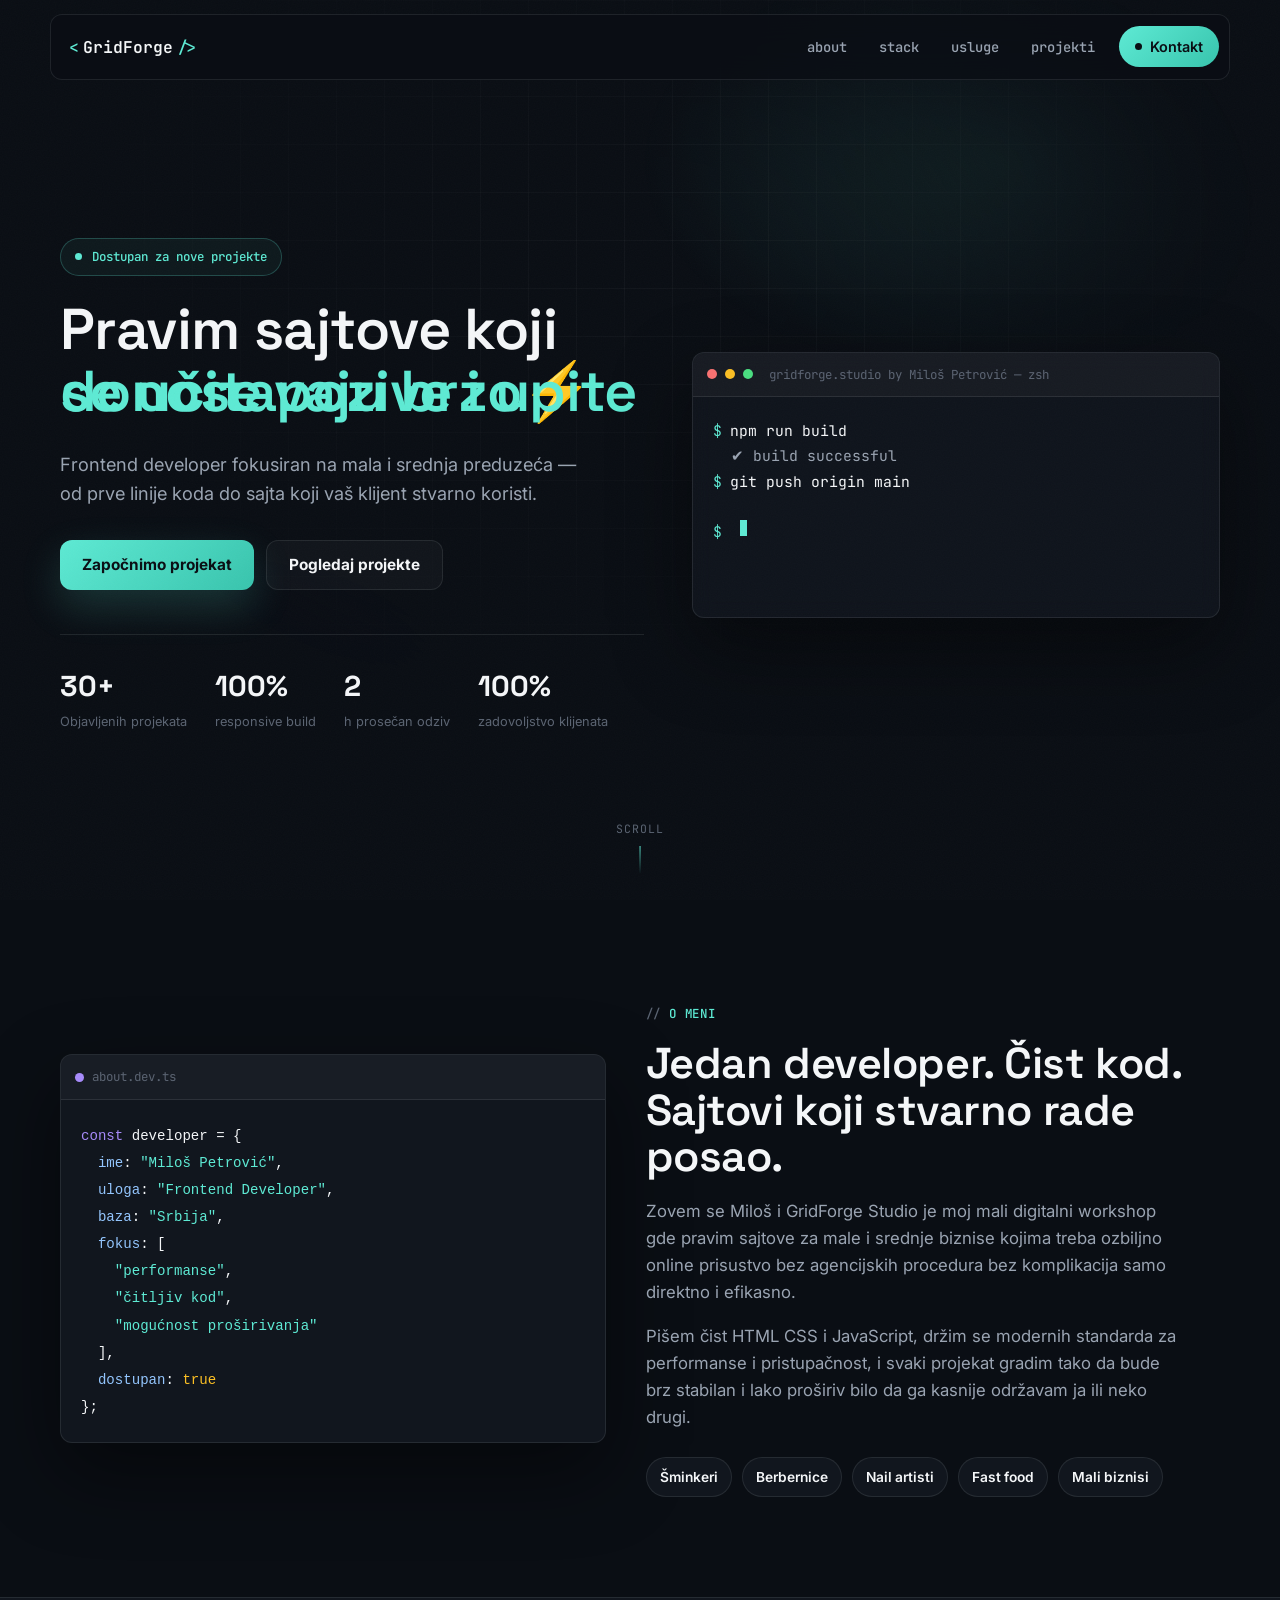
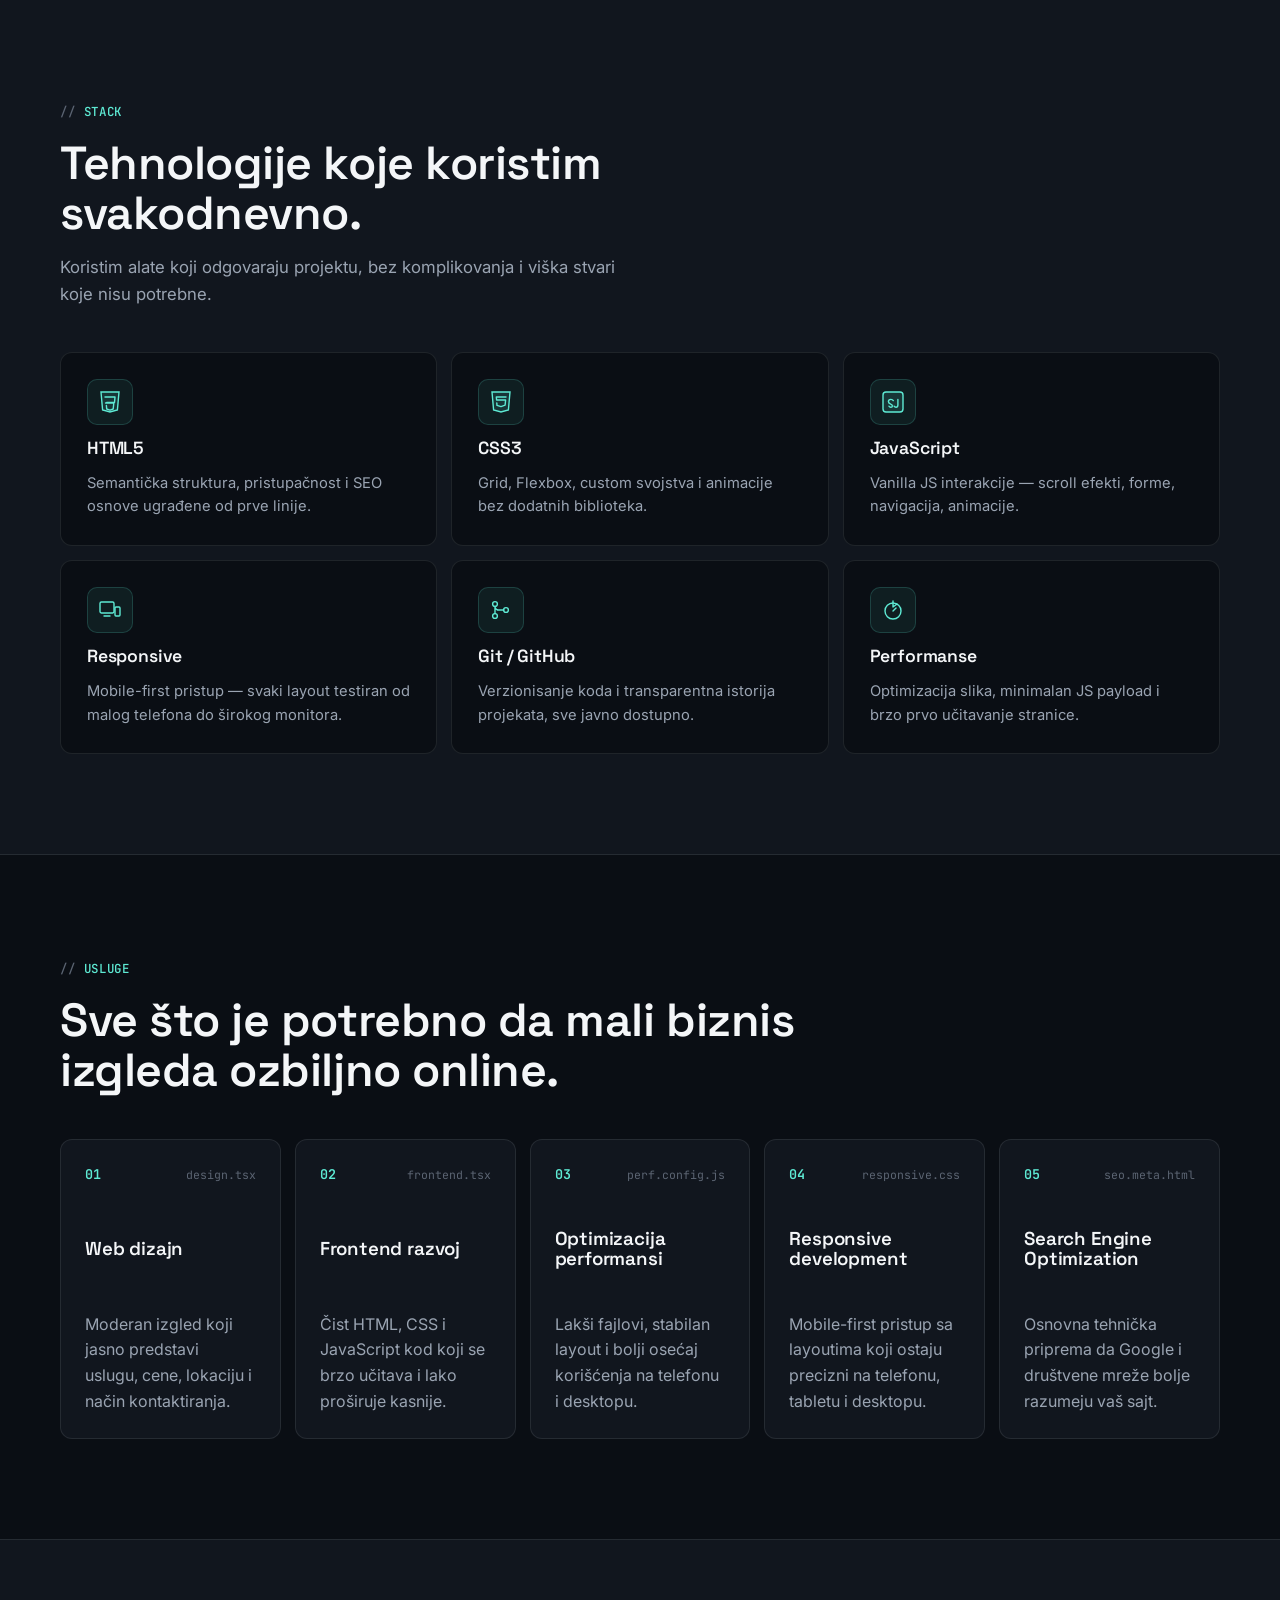
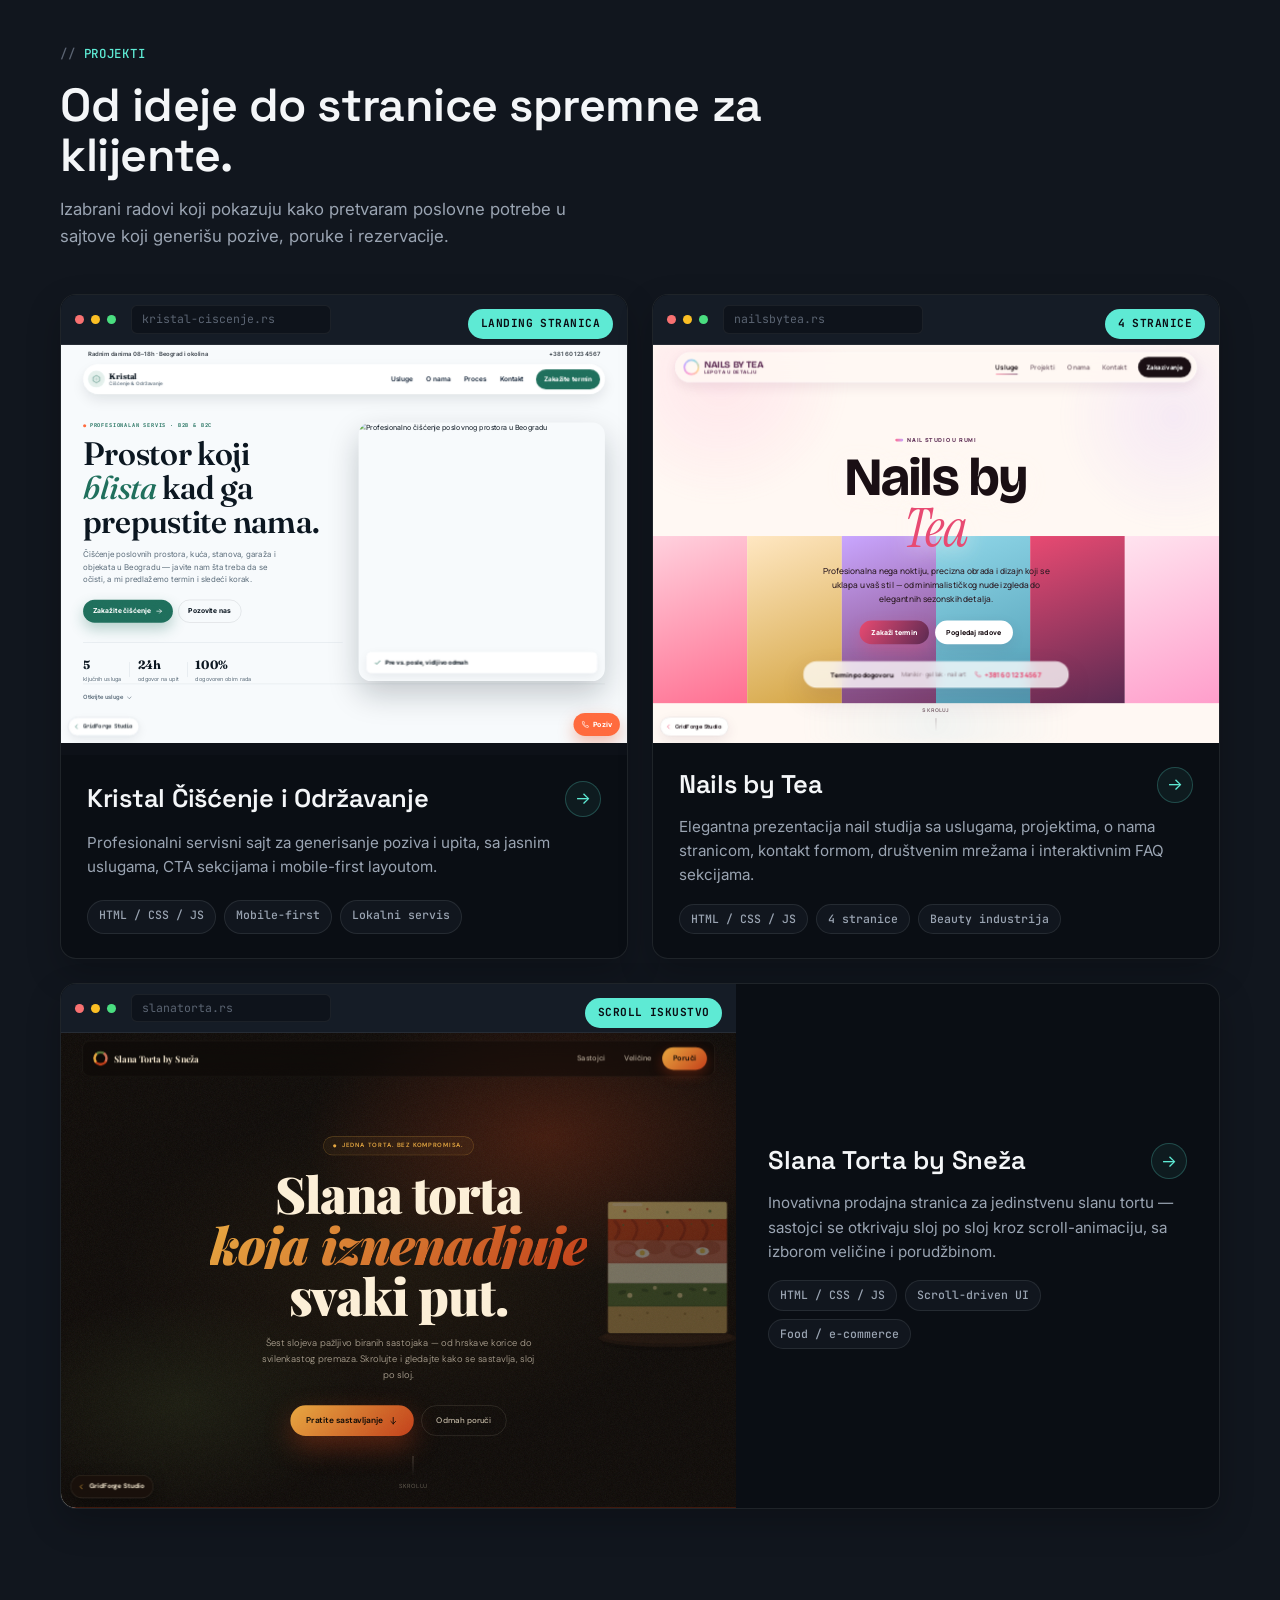
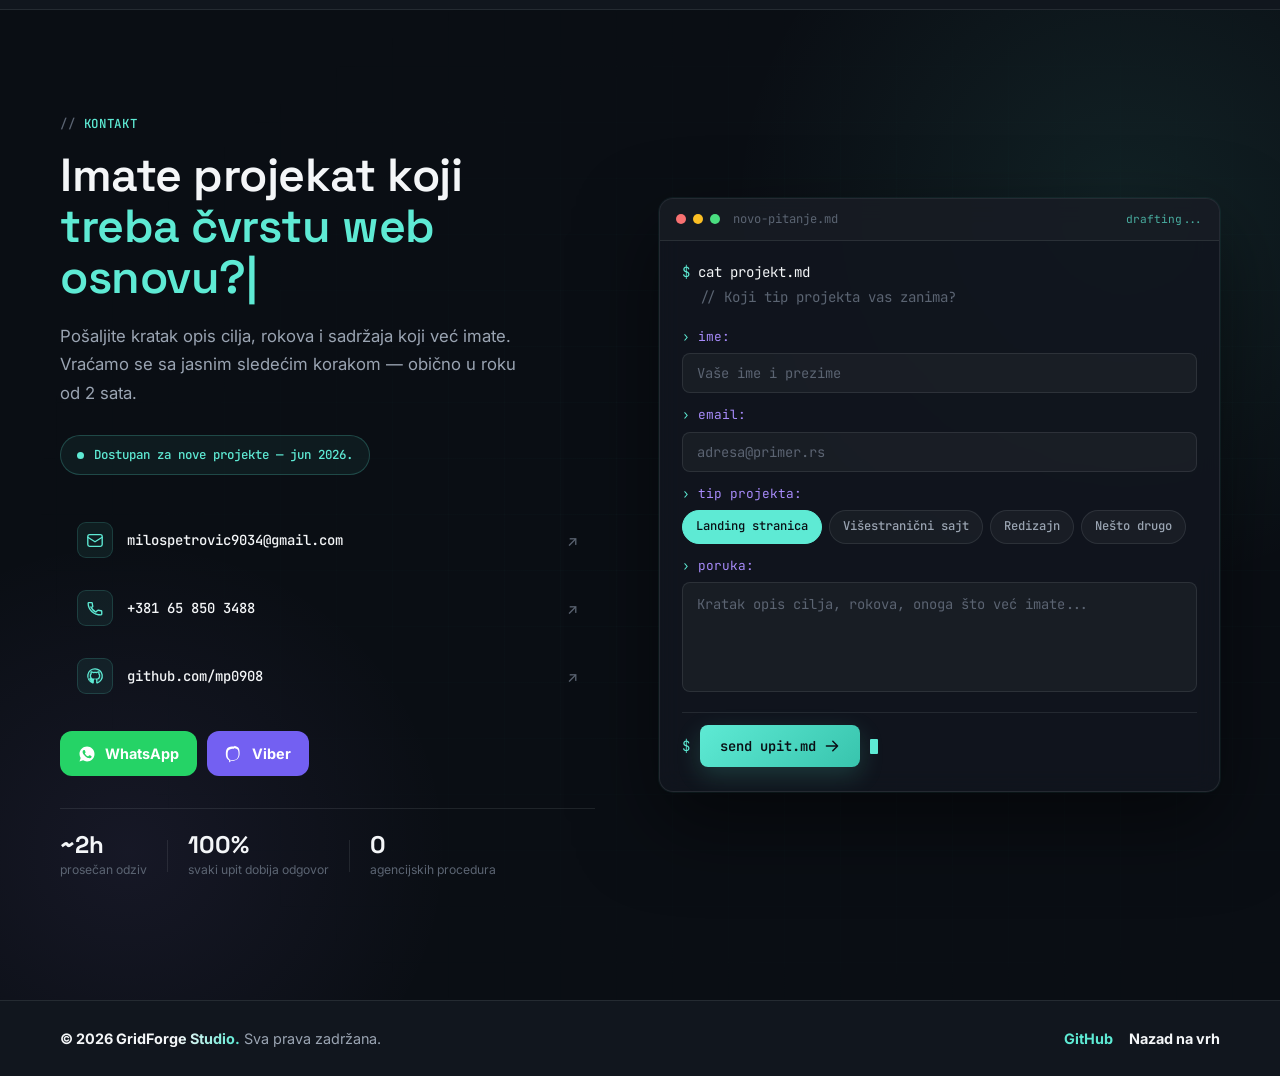
==== commit 49f5c1b9: "Add new contact form, interactive animated projects section," ====
--- a/index.html
+++ b/index.html
@@ -109,7 +109,7 @@
               <strong data-counter="2">2</strong>
               <span>h prosečan odziv</span>
             </div>
-             <div class="stat">
+            <div class="stat">
               <strong data-counter="100">100%</strong>
               <span>zadovoljstvo klijenata</span>
             </div>
@@ -189,15 +189,15 @@
     </section>
 
     <!-- ============ STACK ============ -->
-<section class="section stack-section" id="stack">
-  <div class="container">
-    <div class="section-heading reveal">
-      <p class="eyebrow">Stack</p>
-      <h2>Tehnologije koje koristim svakodnevno.</h2>
-      <p class="section-subtext">
-        Koristim alate koji odgovaraju projektu, bez komplikovanja i viška stvari koje nisu potrebne.
-      </p>
-    </div>
+    <section class="section stack-section" id="stack">
+      <div class="container">
+        <div class="section-heading reveal">
+          <p class="eyebrow">Stack</p>
+          <h2>Tehnologije koje koristim svakodnevno.</h2>
+          <p class="section-subtext">
+            Koristim alate koji odgovaraju projektu, bez komplikovanja i viška stvari koje nisu potrebne.
+          </p>
+        </div>
         <div class="stack-grid">
           <article class="stack-card reveal">
             <div class="stack-icon" data-stack="html">
@@ -334,7 +334,7 @@
       </div>
     </section>
 
-    <!-- ============ PROJECTS ============ -->
+    <!-- ============ PROJEKTI ============ -->
     <section class="section projects-section" id="projects">
       <div class="container">
         <div class="section-heading projects-heading reveal">
@@ -347,31 +347,21 @@
         </div>
 
         <div class="project-list">
-          <a class="project-card reveal reveal-delay-1" href="projects/kristal-ciscenje-odrzavanje/index.html">
-            <div class="project-media">
-              <div class="project-browser" aria-hidden="true">
-                <div class="browser-bar">
-                  <span class="browser-dot"></span>
-                  <span class="browser-dot"></span>
-                  <span class="browser-dot"></span>
-                  <span class="browser-url">kristal-ciscenje.rs</span>
-                </div>
-                <div class="browser-preview kristal-bg">
-                  <div class="preview-header">
-                    <span></span>
-                    <span></span>
-                  </div>
-                  <div class="preview-hero">
-                    <span>Kristal</span>
-                    <strong>Čist prostor, jednostavan dogovor.</strong>
-                    <div></div>
-                  </div>
-                  <div class="preview-services">
-                    <span></span>
-                    <span></span>
-                    <span></span>
-                  </div>
-                </div>
+
+          <!-- PROJECT 1 -->
+          <a class="project-card reveal reveal-delay-1" href="projects/kristal-ciscenje-odrzavanje/index.html"
+            aria-label="Kristal Čišćenje i Održavanje — otvori projekat">
+            <div class="project-preview-wrap">
+              <div class="project-browser-chrome" aria-hidden="true">
+                <span class="browser-dot"></span>
+                <span class="browser-dot"></span>
+                <span class="browser-dot"></span>
+                <span class="browser-url-bar">kristal-ciscenje.rs</span>
+              </div>
+              <div class="iframe-viewport">
+                <iframe src="projects/kristal-ciscenje-odrzavanje/index.html"
+                  title="Live preview — Kristal Čišćenje i Održavanje" loading="lazy" scrolling="yes" tabindex="-1"
+                  aria-hidden="true" sandbox="allow-scripts allow-same-origin"></iframe>
               </div>
               <span class="project-tag-float">Landing stranica</span>
             </div>
@@ -392,31 +382,19 @@
             </div>
           </a>
 
-          <a class="project-card reveal reveal-delay-2" href="projects/nails-by-tea/index.html">
-            <div class="project-media">
-              <div class="project-browser" aria-hidden="true">
-                <div class="browser-bar">
-                  <span class="browser-dot"></span>
-                  <span class="browser-dot"></span>
-                  <span class="browser-dot"></span>
-                  <span class="browser-url">nailsbytea.rs</span>
-                </div>
-                <div class="browser-preview nails-bg">
-                  <div class="preview-header">
-                    <span></span>
-                    <span></span>
-                  </div>
-                  <div class="preview-hero">
-                    <span>Nails by Tea</span>
-                    <strong>Lepota u detalju.</strong>
-                    <div></div>
-                  </div>
-                  <div class="preview-services">
-                    <span></span>
-                    <span></span>
-                    <span></span>
-                  </div>
-                </div>
+          <!-- PROJECT 2 -->
+          <a class="project-card reveal reveal-delay-2" href="projects/nails-by-tea/index.html"
+            aria-label="Nails by Tea — otvori projekat">
+            <div class="project-preview-wrap">
+              <div class="project-browser-chrome" aria-hidden="true">
+                <span class="browser-dot"></span>
+                <span class="browser-dot"></span>
+                <span class="browser-dot"></span>
+                <span class="browser-url-bar">nailsbytea.rs</span>
+              </div>
+              <div class="iframe-viewport">
+                <iframe src="projects/nails-by-tea/index.html" title="Live preview — Nails by Tea" loading="lazy"
+                  scrolling="yes" tabindex="-1" aria-hidden="true" sandbox="allow-scripts allow-same-origin"></iframe>
               </div>
               <span class="project-tag-float">4 stranice</span>
             </div>
@@ -426,7 +404,7 @@
                 <span class="project-arrow" aria-hidden="true">→</span>
               </div>
               <p>
-                Elegantna prezentacija nail studija sa uslugama, projektima, o nama stranom,
+                Elegantna prezentacija nail studija sa uslugama, projektima, o nama stranicom,
                 kontakt formom, društvenim mrežama i interaktivnim FAQ sekcijama.
               </p>
               <div class="project-meta">
@@ -437,31 +415,20 @@
             </div>
           </a>
 
-          <a class="project-card reveal reveal-delay-3" href="projects/savory-cake/index.html">
-            <div class="project-media">
-              <div class="project-browser" aria-hidden="true">
-                <div class="browser-bar">
-                  <span class="browser-dot"></span>
-                  <span class="browser-dot"></span>
-                  <span class="browser-dot"></span>
-                  <span class="browser-url">SlanaTortaSneza.rs</span>
-                </div>
-                <div class="browser-preview cake-bg">
-                  <div class="preview-header">
-                    <span></span>
-                    <span></span>
-                  </div>
-                  <div class="preview-hero">
-                    <span>Slana Torta by Sneža</span>
-                    <strong>Slana torta, sloj po sloj.</strong>
-                    <div></div>
-                  </div>
-                  <div class="preview-services">
-                    <span></span>
-                    <span></span>
-                    <span></span>
-                  </div>
-                </div>
+          <!-- PROJECT 3 — wide (spans 2 cols on desktop) -->
+          <a class="project-card project-card--wide reveal reveal-delay-3"
+            href="projects/slana-torta-bySneza/index.html" aria-label="Slana Torta by Sneža — otvori projekat">
+            <div class="project-preview-wrap">
+              <div class="project-browser-chrome" aria-hidden="true">
+                <span class="browser-dot"></span>
+                <span class="browser-dot"></span>
+                <span class="browser-dot"></span>
+                <span class="browser-url-bar">slanatorta.rs</span>
+              </div>
+              <div class="iframe-viewport">
+                <iframe src="projects/slana-torta-bySneza/index.html" title="Live preview — Slana Torta by Sneža"
+                  loading="lazy" scrolling="yes" tabindex="-1" aria-hidden="true"
+                  sandbox="allow-scripts allow-same-origin"></iframe>
               </div>
               <span class="project-tag-float">Scroll iskustvo</span>
             </div>
@@ -482,57 +449,205 @@
               </div>
             </div>
           </a>
+
         </div>
       </div>
     </section>
 
     <!-- ============ CONTACT ============ -->
     <section class="section contact-section" id="contact">
+      <div class="contact-bg-grid" aria-hidden="true"></div>
+      <div class="contact-bg-glow" aria-hidden="true"></div>
+
       <div class="container contact-layout">
-        <div class="reveal">
+
+        <!-- LEFT: copy + direct links -->
+        <div class="contact-left reveal">
           <p class="eyebrow">Kontakt</p>
-          <h2>Imate projekat koji treba čvrstu web osnovu?</h2>
-          <p>
-            Pošaljite kratak opis cilja, rokova i sadržaja koji već imate. Vratićemo se
-            sa jasnim sledećim korakom.
+          <h2 class="contact-heading">
+            Imate projekat koji<br>
+            <span class="contact-heading-accent" data-typed-heading></span>
+          </h2>
+
+          <p class="contact-sub">
+            Pošaljite kratak opis cilja, rokova i sadržaja koji već imate.
+            Vraćamo se sa jasnim sledećim korakom — obično u roku od 2 sata.
           </p>
-        </div>
-        <div class="contact-card reveal reveal-delay-1">
-          <div class="contact-card-head">
-            <span>Najbrži kontakt</span>
-            <strong>Pošaljite osnovne detalje projekta.</strong>
-          </div>
-          <a class="email-link" href="mailto:milospetrovic9034@gmail.com">milospetrovic9034@gmail.com</a>
-          <a class="phone-link" href="tel:+381658503488">📞 +381 65 850 3488</a>
-          <p class="contact-note">Za saradnju i projektne upite dostupni smo putem e-maila i telefona, a naš rad možete
-            pratiti na GitHub-u.</p>
-          <div class="contact-actions">
-            <a class="btn btn-primary" href="mailto:milospetrovic9034@gmail.com?subject=Upit%20za%20projekat">
-              Pošalji upit
+
+          <!-- Availability badge -->
+          <div class="contact-availability">
+            <span class="avail-dot" aria-hidden="true"></span>
+            <span>Dostupan za nove projekte — jun 2026.</span>
+          </div>
+
+          <!-- Direct contact rows -->
+          <div class="contact-direct">
+            <a class="direct-row" href="mailto:milospetrovic9034@gmail.com">
+              <span class="direct-icon">
+                <svg viewBox="0 0 20 20" fill="none" width="18" height="18" aria-hidden="true">
+                  <rect x="2" y="4" width="16" height="13" rx="2" stroke="currentColor" stroke-width="1.5" />
+                  <path d="M2 7l8 5 8-5" stroke="currentColor" stroke-width="1.5" stroke-linecap="round" />
+                </svg>
+              </span>
+              <span class="direct-label">milospetrovic9034@gmail.com</span>
+              <span class="direct-arrow">↗</span>
             </a>
-            <a class="btn btn-ghost github-link" href="https://github.com/mp0908" target="_blank"
-              rel="noopener noreferrer">
-              GitHub nalog
+            <a class="direct-row" href="tel:+381658503488">
+              <span class="direct-icon">
+                <svg viewBox="0 0 20 20" fill="none" width="18" height="18" aria-hidden="true">
+                  <path
+                    d="M5.5 9c1.2 2.4 3.1 4.3 5.5 5.5l1.8-1.8c.3-.3.6-.3.9-.2.9.3 1.9.5 3 .5.5 0 .8.4.8.8v3c0 .5-.4.8-.8.8C8.3 17.6 2.4 11.7 2.4 4.8c0-.5.4-.8.8-.8h3c.5 0 .8.4.8.8 0 1.1.2 2.1.5 3 .1.3 0 .6-.2.9L5.5 9Z"
+                    stroke="currentColor" stroke-width="1.5" />
+                </svg>
+              </span>
+              <span class="direct-label">+381 65 850 3488</span>
+              <span class="direct-arrow">↗</span>
             </a>
-          </div>
-          <div class="contact-chat-actions">
-            <a class="chat-btn chat-btn-wa" href="https://wa.me/381658503488" target="_blank" rel="noopener noreferrer">
-              <svg viewBox="0 0 24 24" fill="currentColor" aria-hidden="true">
+            <a class="direct-row" href="https://github.com/mp0908" target="_blank" rel="noopener noreferrer">
+              <span class="direct-icon">
+                <svg viewBox="0 0 20 20" fill="none" width="18" height="18" aria-hidden="true">
+                  <path
+                    d="M10 2a8 8 0 0 0-2.53 15.59c.4.07.55-.17.55-.38v-1.33c-2.23.48-2.7-1.07-2.7-1.07-.36-.93-.89-1.17-.89-1.17-.73-.5.06-.49.06-.49.8.06 1.23.82 1.23.82.71 1.22 1.87.87 2.33.66.07-.52.28-.87.5-1.07-1.77-.2-3.64-.89-3.64-3.95 0-.87.31-1.59.82-2.15-.08-.2-.36-1.02.08-2.12 0 0 .67-.21 2.2.82a7.68 7.68 0 0 1 4 0c1.53-1.03 2.2-.82 2.2-.82.44 1.1.16 1.92.08 2.12.51.56.82 1.27.82 2.15 0 3.07-1.87 3.75-3.65 3.95.29.25.54.73.54 1.48v2.19c0 .21.15.46.55.38A8 8 0 0 0 10 2Z"
+                    stroke="currentColor" stroke-width="1.2" fill="currentColor" opacity=".12" />
+                  <path
+                    d="M10 2a8 8 0 0 0-2.53 15.59c.4.07.55-.17.55-.38v-1.33c-2.23.48-2.7-1.07-2.7-1.07-.36-.93-.89-1.17-.89-1.17-.73-.5.06-.49.06-.49.8.06 1.23.82 1.23.82.71 1.22 1.87.87 2.33.66.07-.52.28-.87.5-1.07-1.77-.2-3.64-.89-3.64-3.95 0-.87.31-1.59.82-2.15-.08-.2-.36-1.02.08-2.12 0 0 .67-.21 2.2.82a7.68 7.68 0 0 1 4 0c1.53-1.03 2.2-.82 2.2-.82.44 1.1.16 1.92.08 2.12.51.56.82 1.27.82 2.15 0 3.07-1.87 3.75-3.65 3.95.29.25.54.73.54 1.48v2.19c0 .21.15.46.55.38A8 8 0 0 0 10 2Z"
+                    stroke="currentColor" stroke-width="1.4" />
+                </svg>
+              </span>
+              <span class="direct-label">github.com/mp0908</span>
+              <span class="direct-arrow">↗</span>
+            </a>
+          </div>
+
+          <!-- Messenger buttons -->
+          <div class="contact-messengers">
+            <a class="messenger-btn messenger-wa" href="https://wa.me/381658503488" target="_blank"
+              rel="noopener noreferrer" aria-label="WhatsApp poruka">
+              <svg viewBox="0 0 24 24" fill="currentColor" width="18" height="18" aria-hidden="true">
                 <path
                   d="M12.01 2C6.49 2 2 6.48 2 11.99c0 1.97.58 3.8 1.58 5.36L2 22l4.79-1.55a9.96 9.96 0 0 0 5.22 1.46h.01c5.52 0 10-4.48 10-9.99C22 6.48 17.53 2 12.01 2Zm5.84 14.18c-.25.7-1.45 1.34-2 1.43-.51.08-1.15.11-1.86-.12-.42-.13-.97-.32-1.66-.63-2.93-1.27-4.84-4.22-4.99-4.42-.15-.2-1.19-1.58-1.19-3.01 0-1.43.75-2.13 1.02-2.43.26-.29.57-.36.76-.36.19 0 .38 0 .55.01.17.01.41-.07.64.49.25.6.84 2.07.91 2.22.07.15.12.33.02.52-.1.19-.15.31-.3.48-.15.17-.31.38-.44.51-.15.14-.3.3-.13.59.17.29.77 1.27 1.65 2.05 1.14 1.01 2.1 1.33 2.4 1.48.3.15.48.13.66-.05.18-.18.76-.88.96-1.18.2-.3.4-.25.66-.15.27.1 1.72.81 2.02.96.3.15.5.22.57.35.07.13.07.74-.18 1.44Z" />
               </svg>
-              WhatsApp poruka
+              <span>WhatsApp</span>
             </a>
-            <a class="chat-btn chat-btn-viber" href="viber://chat?number=%2B381658503488" target="_blank"
-              rel="noopener noreferrer">
-              <svg viewBox="0 0 24 24" fill="currentColor" aria-hidden="true">
+            <a class="messenger-btn messenger-viber" href="viber://chat?number=%2B381658503488" target="_blank"
+              rel="noopener noreferrer" aria-label="Viber poruka">
+              <svg viewBox="0 0 24 24" fill="currentColor" width="18" height="18" aria-hidden="true">
                 <path
-                  d="M12.4 2.02c-2.1-.1-6.6-.18-9.1 2.13-1.86 1.85-2.18 4.33-2.18 7.65 0 2.7.27 5.45 2.81 7.6.51.45 1 .7 1.55.86l.04 2.46c0 .27.2.43.43.43.13 0 .26-.05.36-.16l1.88-2.04c2.9.32 6.36-.1 8.5-2.2 2.55-2.4 2.81-5.16 2.81-7.95 0-3.35-.32-5.83-2.31-7.65-1.6-1.45-4.18-1.93-4.79-2.13Zm-.21 1.85c.7.2 2.85.65 4.1 1.79 1.5 1.39 1.78 3.32 1.78 6.13 0 2.43-.22 4.59-2.21 6.5-1.74 1.65-4.62 2.04-7.06 1.74l-.36-.05-1.18 1.27-.02-1.59-.31-.1c-.43-.13-.8-.32-1.18-.65-2.04-1.74-2.25-3.94-2.25-6.12 0-2.85.27-4.86 1.65-6.21 1.94-1.83 5.59-1.81 7.04-1.71Zm-.84 2.79a.74.74 0 0 0-.18 1.46c1.27.27 2.05 1.05 2.32 2.32a.74.74 0 0 0 1.45-.3c-.37-1.78-1.6-3-3.4-3.38a.7.7 0 0 0-.19-.1Zm-.07 2.42c-.36.07-.62.4-.59.77.06.6.5 1.05 1.1 1.1.37.04.7-.22.77-.58a.71.71 0 0 0-.58-.83c-.13-.04-.22-.15-.23-.28a.69.69 0 0 0-.47-.18Zm-2.99.1c-.21 0-.43.06-.66.19-.59.34-1.51 1.27-1.36 2.7.15 1.43 1.27 3.41 3.03 5.16 1.81 1.79 3.81 2.86 5.18 2.97 1.37.11 2.21-.81 2.5-1.32a1.4 1.4 0 0 0-.17-1.66c-.42-.45-1.42-1.05-1.96-1.25a1.07 1.07 0 0 0-1.18.25l-.43.43c-.16.15-.39.19-.59.1-.66-.31-1.6-.91-2.39-1.84-.66-.78-1.04-1.5-1.24-2-.08-.21-.04-.45.13-.6l.46-.42c.27-.25.36-.65.22-1.04-.22-.6-.83-1.66-1.27-2.08a.92.92 0 0 0-.27-.19Z" />
-              </svg>
-              Viber poruka
+                  d="M12.4 2.02c-2.1-.1-6.6-.18-9.1 2.13-1.86 1.85-2.18 4.33-2.18 7.65 0 2.7.27 5.45 2.81 7.6.51.45 1 .7 1.55.86l.04 2.46c0 .27.2.43.43.43.13 0 .26-.05.36-.16l1.88-2.04c2.9.32 6.36-.1 8.5-2.2 2.55-2.4 2.81-5.16 2.81-7.95 0-3.35-.32-5.83-2.31-7.65-1.6-1.45-4.18-1.93-4.79-2.13Zm-.21 1.85c.7.2 2.85.65 4.1 1.79 1.5 1.39 1.78 3.32 1.78 6.13 0 2.43-.22 4.59-2.21 6.5-1.74 1.65-4.62 2.04-7.06 1.74l-.36-.05-1.18 1.27-.02-1.59-.31-.1c-.43-.13-.8-.32-1.18-.65-2.04-1.74-2.25-3.94-2.25-6.12 0-2.85.27-4.86 1.65-6.21 1.94-1.83 5.59-1.81 7.04-1.71Z" />
+              </svg>
+              <span>Viber</span>
             </a>
           </div>
-        </div>
+
+          <!-- Response time promise -->
+          <div class="response-promise">
+            <div class="rp-item">
+              <span class="rp-val">~2h</span>
+              <span class="rp-label">prosečan odziv</span>
+            </div>
+            <div class="rp-divider" aria-hidden="true"></div>
+            <div class="rp-item">
+              <span class="rp-val">100%</span>
+              <span class="rp-label">svaki upit dobija odgovor</span>
+            </div>
+            <div class="rp-divider" aria-hidden="true"></div>
+            <div class="rp-item">
+              <span class="rp-val">0</span>
+              <span class="rp-label">agencijskih procedura</span>
+            </div>
+          </div>
+        </div>
+
+        <!-- RIGHT: Terminal-style mailto form -->
+        <div class="contact-right reveal reveal-delay-2">
+          <div class="contact-terminal">
+            <div class="ct-bar">
+              <span class="ct-dot ct-red"></span>
+              <span class="ct-dot ct-yellow"></span>
+              <span class="ct-dot ct-green"></span>
+              <span class="ct-title">novo-pitanje.md</span>
+              <span class="ct-status" data-ct-status>drafting...</span>
+            </div>
+            <div class="ct-body">
+              <!-- Animated intro lines -->
+              <div class="ct-intro" data-ct-intro>
+                <p class="ct-line"><span class="ct-prompt">$</span> <span class="ct-typed"
+                    data-ct-type="cat projekt.md"></span></p>
+                <p class="ct-out ct-comment" data-ct-out="0">// Koji tip projekta vas zanima?</p>
+              </div>
+
+              <!-- Form fields styled as terminal prompts -->
+              <form class="ct-form" data-ct-form action="mailto:milospetrovic9034@gmail.com" method="get"
+                enctype="text/plain" novalidate>
+
+                <label class="ct-field" data-ct-field="0">
+                  <span class="ct-field-prompt">
+                    <span class="ct-prompt">›</span>
+                    <span class="ct-field-label">ime:</span>
+                  </span>
+                  <input class="ct-input" type="text" name="ime" placeholder="Vaše ime i prezime" autocomplete="name"
+                    required data-ct-input />
+                </label>
+
+                <label class="ct-field" data-ct-field="1">
+                  <span class="ct-field-prompt">
+                    <span class="ct-prompt">›</span>
+                    <span class="ct-field-label">email:</span>
+                  </span>
+                  <input class="ct-input" type="email" name="email" placeholder="adresa@primer.rs" autocomplete="email"
+                    required data-ct-input />
+                </label>
+
+                <label class="ct-field" data-ct-field="2">
+                  <span class="ct-field-prompt">
+                    <span class="ct-prompt">›</span>
+                    <span class="ct-field-label">tip projekta:</span>
+                  </span>
+                  <div class="ct-chips" role="group" aria-label="Tip projekta">
+                    <button type="button" class="ct-chip is-active" data-chip>Landing stranica</button>
+                    <button type="button" class="ct-chip" data-chip>Višestranični sajt</button>
+                    <button type="button" class="ct-chip" data-chip>Redizajn</button>
+                    <button type="button" class="ct-chip" data-chip>Nešto drugo</button>
+                  </div>
+                  <input type="hidden" name="tip" value="Landing stranica" data-chip-value />
+                </label>
+
+                <label class="ct-field" data-ct-field="3">
+                  <span class="ct-field-prompt">
+                    <span class="ct-prompt">›</span>
+                    <span class="ct-field-label">poruka:</span>
+                  </span>
+                  <textarea class="ct-input ct-textarea" name="poruka"
+                    placeholder="Kratak opis cilja, rokova, onoga što već imate..." rows="4" required
+                    data-ct-input></textarea>
+                </label>
+
+                <div class="ct-submit-row">
+                  <span class="ct-prompt">$</span>
+                  <button class="ct-submit" type="submit" data-ct-submit>
+                    <span class="ct-submit-text">send upit.md</span>
+                    <span class="ct-submit-icon" aria-hidden="true">
+                      <svg viewBox="0 0 20 20" fill="none" width="16" height="16">
+                        <path d="M3 10h14M11 4l6 6-6 6" stroke="currentColor" stroke-width="1.8" stroke-linecap="round"
+                          stroke-linejoin="round" />
+                      </svg>
+                    </span>
+                  </button>
+                  <span class="ct-cursor" data-ct-cursor aria-hidden="true"></span>
+                </div>
+
+              </form>
+
+              <!-- Success state -->
+              <div class="ct-success" data-ct-success aria-live="polite">
+                <p class="ct-out ct-ok">✓ upit.md poslan — reply za ~2h</p>
+                <p class="ct-out ct-comment">// Hvala! Vidimo se uskoro.</p>
+              </div>
+
+            </div>
+          </div>
+        </div>
+
       </div>
     </section>
   </main>
--- a/css/style.css
+++ b/css/style.css
@@ -1213,144 +1213,524 @@
   }
 }
 
-/* ---------- contact ---------- */
+/* =======================================================
+   CONTACT SECTION — terminal-style redesign
+   Dodati u style.css, zamenjuje stare .contact-* stilove
+   ======================================================= */
+
+/* ---------- section wrapper ---------- */
 
 .contact-section {
-  padding-bottom: 110px;
-}
+  position: relative;
+  padding-bottom: 120px;
+  overflow: hidden;
+  isolation: isolate;
+}
+
+.contact-bg-grid {
+  position: absolute;
+  inset: 0;
+  z-index: -2;
+  background-image:
+    linear-gradient(rgba(94, 234, 212, 0.028) 1px, transparent 1px),
+    linear-gradient(90deg, rgba(94, 234, 212, 0.028) 1px, transparent 1px);
+  background-size: 56px 56px;
+  mask-image: radial-gradient(80% 70% at 70% 50%, black, transparent 90%);
+}
+
+.contact-bg-glow {
+  position: absolute;
+  inset: 0;
+  z-index: -1;
+  pointer-events: none;
+  background:
+    radial-gradient(44% 55% at 88% 20%, rgba(94, 234, 212, 0.09), transparent 70%),
+    radial-gradient(36% 45% at 10% 85%, rgba(167, 139, 250, 0.08), transparent 70%);
+}
+
+/* ---------- two-column layout ---------- */
 
 .contact-layout {
   display: grid;
-  gap: 36px;
-}
-
-.contact-layout h2 {
-  max-width: 600px;
-  font-size: clamp(1.9rem, 5vw, 2.7rem);
-}
-
-.contact-layout > div:first-child p {
-  margin-top: 16px;
+  gap: 48px;
+  align-items: start;
+}
+
+@media (min-width: 960px) {
+  .contact-layout {
+    grid-template-columns: minmax(0, 1fr) minmax(0, 1.05fr);
+    gap: 64px;
+    align-items: center;
+  }
+}
+
+/* ---------- LEFT column ---------- */
+
+.contact-heading {
+  font-size: clamp(2rem, 5vw, 2.9rem);
+  line-height: 1.1;
+  margin-bottom: 18px;
+}
+
+.contact-heading-accent {
+  display: inline-block;
+  color: var(--accent);
+  min-height: 1.15em;
+}
+
+.contact-heading-accent::after {
+  content: "|";
+  animation: blink 1s step-end infinite;
+  opacity: 1;
+  color: var(--accent);
+}
+
+@keyframes blink {
+  50% { opacity: 0; }
+}
+
+.contact-sub {
+  color: var(--muted);
+  font-size: 1.05rem;
   max-width: 460px;
-  color: var(--muted);
-}
-
-.contact-card {
-  display: grid;
-  gap: 18px;
-  padding: 26px;
-  background:
-    linear-gradient(180deg, rgba(94, 234, 212, 0.04), transparent 42%),
-    var(--surface);
-  border: 1px solid var(--line);
+  margin-bottom: 28px;
+  line-height: 1.7;
+}
+
+/* availability */
+
+.contact-availability {
+  display: inline-flex;
+  align-items: center;
+  gap: 10px;
+  padding: 9px 16px;
+  font-family: var(--mono);
+  font-size: 0.78rem;
+  font-weight: 500;
+  color: var(--accent);
+  background: rgba(94, 234, 212, 0.06);
+  border: 1px solid rgba(94, 234, 212, 0.22);
+  border-radius: 999px;
+  margin-bottom: 32px;
+}
+
+.avail-dot {
+  width: 7px;
+  height: 7px;
+  border-radius: 50%;
+  background: var(--accent);
+  flex-shrink: 0;
+  box-shadow: 0 0 0 0 rgba(94, 234, 212, 0.5);
+  animation: avail-pulse 2.4s ease-out infinite;
+}
+
+@keyframes avail-pulse {
+  0%   { box-shadow: 0 0 0 0   rgba(94,234,212,0.5); }
+  70%  { box-shadow: 0 0 0 7px rgba(94,234,212,0);   }
+  100% { box-shadow: 0 0 0 0   rgba(94,234,212,0);   }
+}
+
+/* direct contact rows */
+
+.contact-direct {
+  display: grid;
+  gap: 2px;
+  margin-bottom: 22px;
+}
+
+.direct-row {
+  display: flex;
+  align-items: center;
+  gap: 14px;
+  padding: 14px 16px;
   border-radius: var(--radius);
-  box-shadow: var(--shadow);
-}
-
-.contact-card-head {
-  display: grid;
-  gap: 8px;
-  padding-bottom: 18px;
-  border-bottom: 1px solid var(--line);
-}
-
-.contact-card-head span {
-  font-family: var(--mono);
+  border: 1px solid transparent;
+  text-decoration: none;
+  color: var(--text);
+  font-size: 0.96rem;
+  font-weight: 500;
+  transition: background 160ms ease, border-color 160ms ease, transform 160ms ease;
+}
+
+.direct-row:hover {
+  background: rgba(244, 246, 248, 0.04);
+  border-color: var(--line);
+  transform: translateX(4px);
+}
+
+.direct-icon {
+  display: grid;
+  place-items: center;
+  width: 36px;
+  height: 36px;
+  flex-shrink: 0;
+  color: var(--accent);
+  background: rgba(94, 234, 212, 0.07);
+  border: 1px solid rgba(94, 234, 212, 0.16);
+  border-radius: 9px;
+}
+
+.direct-label {
+  flex: 1;
+  font-family: var(--mono);
+  font-size: 0.87rem;
+  overflow: hidden;
+  text-overflow: ellipsis;
+  white-space: nowrap;
+}
+
+.direct-arrow {
   color: var(--subtle);
-  font-size: 0.8rem;
-  text-transform: uppercase;
-}
-
-.contact-card-head strong {
-  max-width: 340px;
-  font-family: var(--display);
-  font-size: 1.28rem;
-  line-height: 1.25;
-  font-weight: 600;
-}
-
-.contact-card > .email-link {
-  width: fit-content;
-  font-size: clamp(1.1rem, 4.4vw, 1.55rem);
-  font-weight: 700;
-  overflow-wrap: anywhere;
-  border-bottom: 1px solid rgba(94, 234, 212, 0.4);
-}
-
-.contact-card > .phone-link {
-  width: fit-content;
-  font-family: var(--mono);
-  color: var(--muted);
-  font-size: 1.02rem;
-  font-weight: 600;
-}
-
-.contact-note {
-  max-width: 440px;
-  color: var(--muted);
-  font-size: 0.96rem;
-}
-
-.contact-actions {
+  font-size: 0.9rem;
+  transition: color 160ms ease, transform 160ms ease;
+}
+
+.direct-row:hover .direct-arrow {
+  color: var(--accent);
+  transform: translate(2px, -2px);
+}
+
+/* messenger buttons */
+
+.contact-messengers {
   display: flex;
   flex-wrap: wrap;
   gap: 10px;
-  padding-top: 4px;
-}
-
-.contact-actions .btn {
-  min-height: 46px;
-}
-
-.contact-actions .github-link {
-  color: var(--accent);
-  font-size: 0.92rem;
-}
-
-.contact-chat-actions {
-  display: flex;
-  flex-wrap: wrap;
-  gap: 10px;
-  margin-top: 6px;
-  padding-top: 18px;
-  border-top: 1px solid var(--line);
-}
-
-.chat-btn {
+  margin-bottom: 32px;
+}
+
+.messenger-btn {
   display: inline-flex;
   align-items: center;
-  gap: 8px;
-  min-height: 44px;
-  padding: 0 16px;
+  gap: 9px;
+  padding: 11px 18px;
+  border-radius: var(--radius);
   font-size: 0.9rem;
   font-weight: 700;
-  color: #ffffff;
-  border-radius: var(--radius);
+  color: #fff;
+  text-decoration: none;
   transition: transform 160ms ease, filter 160ms ease;
 }
 
-.chat-btn svg {
-  width: 18px;
-  height: 18px;
-}
-
-.chat-btn:hover {
+.messenger-btn:hover {
   transform: translateY(-2px);
-  filter: brightness(1.08);
-}
-
-.chat-btn-wa {
-  background: #25d366;
-}
-
-.chat-btn-viber {
-  background: #7360f2;
-}
-
-@media (min-width: 940px) {
-  .contact-layout {
-    grid-template-columns: minmax(0, 0.9fr) minmax(360px, 1fr);
-    align-items: start;
+  filter: brightness(1.1);
+}
+
+.messenger-wa    { background: #25d366; }
+.messenger-viber { background: #7360f2; }
+
+/* response promise */
+
+.response-promise {
+  display: flex;
+  align-items: center;
+  gap: 20px;
+  padding-top: 24px;
+  border-top: 1px solid var(--line);
+  flex-wrap: wrap;
+}
+
+.rp-item {
+  display: grid;
+  gap: 3px;
+}
+
+.rp-val {
+  font-family: var(--display);
+  font-size: 1.5rem;
+  font-weight: 700;
+  color: var(--text);
+  line-height: 1;
+}
+
+.rp-label {
+  font-size: 0.76rem;
+  color: var(--subtle);
+}
+
+.rp-divider {
+  width: 1px;
+  height: 32px;
+  background: var(--line);
+  flex-shrink: 0;
+}
+
+/* ---------- RIGHT column — terminal ---------- */
+
+.contact-terminal {
+  background: rgba(17, 22, 30, 0.9);
+  border: 1px solid var(--line);
+  border-radius: 14px;
+  box-shadow:
+    0 0 0 1px rgba(94, 234, 212, 0.06),
+    0 32px 80px rgba(0, 0, 0, 0.5);
+  backdrop-filter: blur(12px);
+  overflow: hidden;
+}
+
+/* terminal title bar */
+
+.ct-bar {
+  display: flex;
+  align-items: center;
+  gap: 7px;
+  padding: 11px 16px;
+  background: rgba(244, 246, 248, 0.025);
+  border-bottom: 1px solid var(--line);
+}
+
+.ct-dot {
+  width: 10px;
+  height: 10px;
+  border-radius: 50%;
+  flex-shrink: 0;
+}
+
+.ct-red    { background: #f87171; }
+.ct-yellow { background: #fbbf24; }
+.ct-green  { background: #4ade80; }
+
+.ct-title {
+  flex: 1;
+  margin-left: 6px;
+  font-family: var(--mono);
+  font-size: 0.76rem;
+  color: var(--subtle);
+}
+
+.ct-status {
+  font-family: var(--mono);
+  font-size: 0.7rem;
+  color: var(--accent);
+  opacity: 0.7;
+}
+
+/* terminal body */
+
+.ct-body {
+  padding: 20px 22px 24px;
+  font-family: var(--mono);
+  font-size: 0.88rem;
+}
+
+.ct-intro {
+  margin-bottom: 18px;
+}
+
+.ct-line {
+  display: flex;
+  align-items: baseline;
+  gap: 8px;
+  min-height: 1.65em;
+  color: var(--text);
+}
+
+.ct-prompt {
+  color: var(--accent);
+  flex-shrink: 0;
+  user-select: none;
+}
+
+.ct-out {
+  padding-left: 18px;
+  margin: 2px 0 8px;
+  line-height: 1.6;
+}
+
+.ct-comment { color: var(--subtle); }
+.ct-ok      { color: var(--accent); }
+
+/* form fields */
+
+.ct-form {
+  display: grid;
+  gap: 12px;
+}
+
+.ct-field {
+  display: grid;
+  gap: 6px;
+  opacity: 0;
+  transform: translateY(8px);
+  transition: opacity 400ms ease, transform 400ms ease;
+}
+
+.ct-field.is-visible {
+  opacity: 1;
+  transform: translateY(0);
+}
+
+.ct-field-prompt {
+  display: flex;
+  align-items: center;
+  gap: 8px;
+  color: var(--muted);
+  font-size: 0.8rem;
+}
+
+.ct-field-label {
+  color: var(--accent-2);
+}
+
+.ct-input {
+  width: 100%;
+  padding: 10px 14px;
+  background: rgba(244, 246, 248, 0.04);
+  border: 1px solid var(--line);
+  border-radius: 8px;
+  color: var(--text);
+  font-family: var(--mono);
+  font-size: 0.86rem;
+  resize: none;
+  transition: border-color 160ms ease, background 160ms ease;
+  outline: none;
+  appearance: none;
+}
+
+.ct-input::placeholder {
+  color: var(--subtle);
+}
+
+.ct-input:focus {
+  border-color: rgba(94, 234, 212, 0.4);
+  background: rgba(94, 234, 212, 0.03);
+}
+
+.ct-textarea {
+  line-height: 1.6;
+  min-height: 100px;
+}
+
+/* chip selector */
+
+.ct-chips {
+  display: flex;
+  flex-wrap: wrap;
+  gap: 7px;
+}
+
+.ct-chip {
+  padding: 6px 13px;
+  font-family: var(--mono);
+  font-size: 0.76rem;
+  font-weight: 500;
+  color: var(--muted);
+  background: rgba(244, 246, 248, 0.04);
+  border: 1px solid var(--line);
+  border-radius: 999px;
+  cursor: pointer;
+  transition: color 140ms ease, border-color 140ms ease, background 140ms ease;
+}
+
+.ct-chip:hover {
+  color: var(--text);
+  border-color: rgba(244, 246, 248, 0.2);
+}
+
+.ct-chip.is-active {
+  color: var(--bg);
+  background: var(--accent);
+  border-color: var(--accent);
+}
+
+/* submit row */
+
+.ct-submit-row {
+  display: flex;
+  align-items: center;
+  gap: 10px;
+  margin-top: 8px;
+  padding-top: 12px;
+  border-top: 1px solid var(--line);
+}
+
+.ct-submit {
+  display: inline-flex;
+  align-items: center;
+  gap: 8px;
+  padding: 10px 20px;
+  font-family: var(--mono);
+  font-size: 0.86rem;
+  font-weight: 600;
+  color: var(--bg);
+  background: linear-gradient(135deg, var(--accent), #38c4ad);
+  border: none;
+  border-radius: 8px;
+  cursor: pointer;
+  transition: transform 160ms ease, box-shadow 160ms ease;
+  box-shadow: 0 8px 24px rgba(94, 234, 212, 0.18);
+}
+
+.ct-submit:hover {
+  transform: translateY(-2px);
+  box-shadow: 0 12px 32px rgba(94, 234, 212, 0.28);
+}
+
+.ct-submit:active {
+  transform: translateY(0);
+}
+
+.ct-cursor {
+  display: inline-block;
+  width: 8px;
+  height: 1.1em;
+  background: var(--accent);
+  border-radius: 1px;
+  animation: blink 1s step-end infinite;
+  vertical-align: text-bottom;
+}
+
+/* success */
+
+.ct-success {
+  display: none;
+  padding-top: 12px;
+}
+
+.ct-success.is-visible {
+  display: block;
+  animation: fadeUp 400ms ease both;
+}
+
+@keyframes fadeUp {
+  from { opacity: 0; transform: translateY(8px); }
+  to   { opacity: 1; transform: translateY(0); }
+}
+
+/* ---------- responsive ---------- */
+
+@media (max-width: 479px) {
+  .response-promise {
+    gap: 14px;
+  }
+  .rp-divider {
+    display: none;
+  }
+  .messenger-btn span {
+    display: none;
+  }
+  .messenger-btn {
+    padding: 11px 14px;
+  }
+  .contact-messengers {
+    gap: 8px;
+  }
+  .direct-label {
+    font-size: 0.78rem;
+  }
+}
+
+@media (prefers-reduced-motion: reduce) {
+  .contact-heading-accent::after,
+  .ct-cursor,
+  .avail-dot {
+    animation: none;
+  }
+  .ct-field {
+    opacity: 1;
+    transform: none;
+    transition: none;
   }
 }
 
@@ -1475,4 +1855,329 @@
   .cursor-glow {
     display: none;
   }
+}
+
+/* ---------- Custom scrollbar — Firefox + WebKit ---------- */
+
+html {
+  scrollbar-width: thin;
+  scrollbar-color: var(--accent) var(--surface);
+}
+
+::-webkit-scrollbar {
+  width: 6px;
+}
+
+::-webkit-scrollbar-track {
+  background: var(--surface);
+}
+
+::-webkit-scrollbar-thumb {
+  background: var(--accent);
+  border-radius: 999px;
+}
+
+::-webkit-scrollbar-thumb:hover {
+  background: #7ff3df;
+}
+
+/* ---------- Hero na malim ekranima ---------- */
+
+@media (max-width: 479px) {
+  .hero-stats {
+    gap: 18px;
+  }
+
+  .stat strong {
+    font-size: 1.5rem;
+  }
+
+  .hero-title {
+    font-size: clamp(1.9rem, 7.5vw, 2.4rem);
+  }
+
+  .hero-actions {
+    flex-direction: column;
+  }
+
+  .hero-actions .btn {
+    width: 100%;
+    justify-content: center;
+  }
+}
+
+/* ---------- About layout na tabletima ---------- */
+
+@media (min-width: 600px) and (max-width: 939px) {
+  .about-layout {
+    grid-template-columns: 1fr;
+  }
+}
+
+/* ---------- Contact na mobilnom ---------- */
+
+@media (max-width: 479px) {
+  .contact-card {
+    padding: 18px;
+  }
+
+  .contact-chat-actions {
+    flex-direction: column;
+  }
+
+  .chat-btn {
+    justify-content: center;
+  }
+}
+
+/* =======================================================
+   PROJECTS — iframe live preview cards
+   Zamenjuje stare .project-card stilove u style.css
+   ======================================================= */
+
+/* ---------- section layout ---------- */
+
+.projects-section {
+  background: var(--surface);
+  border-block: 1px solid var(--line);
+}
+
+.project-list {
+  display: grid;
+  gap: 24px;
+}
+
+/* ---------- card ---------- */
+
+.project-card {
+  display: grid;
+  overflow: hidden;
+  background: var(--bg);
+  border: 1px solid var(--line);
+  border-radius: 16px;
+  box-shadow: 0 14px 34px rgba(0, 0, 0, 0.22);
+  transition: transform 220ms ease, border-color 220ms ease, box-shadow 220ms ease;
+  cursor: pointer;
+  text-decoration: none;
+  color: inherit;
+}
+
+.project-card:hover,
+.project-card:focus-visible {
+  transform: translateY(-5px);
+  border-color: rgba(94, 234, 212, 0.32);
+  box-shadow: 0 26px 60px rgba(0, 0, 0, 0.36);
+}
+
+.project-card:focus-visible {
+  outline: 2px solid var(--accent);
+  outline-offset: 3px;
+}
+
+/* ---------- browser chrome ---------- */
+
+.project-preview-wrap {
+  position: relative;
+  background: #0d1118;
+}
+
+.project-browser-chrome {
+  display: flex;
+  align-items: center;
+  gap: 7px;
+  padding: 10px 14px;
+  background: #151c26;
+  border-bottom: 1px solid rgba(244, 246, 248, 0.07);
+}
+
+.browser-dot {
+  display: inline-block;
+  width: 9px;
+  height: 9px;
+  border-radius: 50%;
+  background: rgba(244, 246, 248, 0.15);
+  flex-shrink: 0;
+}
+
+.browser-dot:nth-child(1) { background: #f87171; }
+.browser-dot:nth-child(2) { background: #fbbf24; }
+.browser-dot:nth-child(3) { background: #4ade80; }
+
+.browser-url-bar {
+  flex: 1;
+  margin-left: 8px;
+  padding: 4px 10px;
+  font-family: var(--mono);
+  font-size: 0.72rem;
+  color: var(--subtle);
+  background: rgba(10, 14, 20, 0.6);
+  border: 1px solid rgba(244, 246, 248, 0.06);
+  border-radius: 6px;
+  white-space: nowrap;
+  overflow: hidden;
+  text-overflow: ellipsis;
+  max-width: 200px;
+}
+
+/* ---------- iframe viewport ---------- */
+
+.iframe-viewport {
+  position: relative;
+  width: 100%;
+  /* Visible height of the preview window */
+  height: 340px;
+  overflow: hidden;
+  background: #fff;
+}
+
+/* The iframe is rendered at 1280px wide then scaled down to fit */
+.iframe-viewport iframe {
+  position: absolute;
+  top: 0;
+  left: 0;
+  width: 1280px;          /* desktop width of the embedded site */
+  height: 900px;          /* enough to show the hero without cutting off */
+  border: none;
+  pointer-events: none;   /* card link handles the click; iframe is display-only */
+  transform-origin: top left;
+  /* scale = container_width / iframe_width — set via JS, fallback here */
+  transform: scale(0.32);
+}
+
+/* ---------- floating tag ---------- */
+
+.project-tag-float {
+  position: absolute;
+  top: 14px;
+  right: 14px;
+  z-index: 2;
+  padding: 6px 13px;
+  color: var(--bg);
+  font-family: var(--mono);
+  font-size: 0.7rem;
+  font-weight: 700;
+  letter-spacing: 0.04em;
+  text-transform: uppercase;
+  background: var(--accent);
+  border-radius: 999px;
+}
+
+/* ---------- project info ---------- */
+
+.project-info {
+  display: grid;
+  gap: 12px;
+  padding: 24px 26px;
+}
+
+.project-info-head {
+  display: flex;
+  align-items: center;
+  justify-content: space-between;
+  gap: 12px;
+}
+
+.project-info h3 {
+  font-size: clamp(1.2rem, 3.5vw, 1.6rem);
+}
+
+.project-arrow {
+  display: grid;
+  flex-shrink: 0;
+  width: 36px;
+  height: 36px;
+  place-items: center;
+  color: var(--accent);
+  font-size: 1.05rem;
+  border: 1px solid rgba(94, 234, 212, 0.24);
+  border-radius: 50%;
+  background: rgba(94, 234, 212, 0.06);
+  transition: transform 200ms ease, background 200ms ease;
+}
+
+.project-card:hover .project-arrow {
+  transform: translate(3px, -3px);
+  background: rgba(94, 234, 212, 0.14);
+}
+
+.project-info p {
+  max-width: 560px;
+  color: var(--muted);
+  font-size: 0.95rem;
+}
+
+.project-meta {
+  display: flex;
+  flex-wrap: wrap;
+  gap: 8px;
+  margin-top: 4px;
+}
+
+.project-meta span {
+  padding: 5px 11px;
+  font-family: var(--mono);
+  color: var(--muted);
+  font-size: 0.72rem;
+  font-weight: 500;
+  background: var(--surface);
+  border: 1px solid var(--line);
+  border-radius: 999px;
+}
+
+
+
+@media (min-width: 720px) {
+  .project-list {
+    grid-template-columns: repeat(2, minmax(0, 1fr));
+  }
+
+  .project-card--wide {
+    grid-column: span 2;
+  }
+
+  .project-card--wide {
+    grid-template-columns: minmax(0, 1.4fr) minmax(0, 1fr);
+  }
+
+  .project-card--wide .project-preview-wrap {
+    border-radius: 0;
+  }
+
+  .project-card--wide .project-info {
+    align-content: center;
+    padding: 32px;
+  }
+
+  .iframe-viewport {
+    height: 360px;
+  }
+}
+
+@media (min-width: 1040px) {
+  .iframe-viewport {
+    height: 400px;
+  }
+}
+
+
+@media (max-width: 719px) {
+  .iframe-viewport {
+    height: 280px;
+  }
+
+  .project-card--wide {
+    grid-column: span 1;
+  }
+
+  .browser-url-bar {
+    max-width: 140px;
+  }
+}
+
+
+@media (prefers-reduced-motion: reduce) {
+  .project-card,
+  .project-arrow {
+    transition: none;
+  }
 }
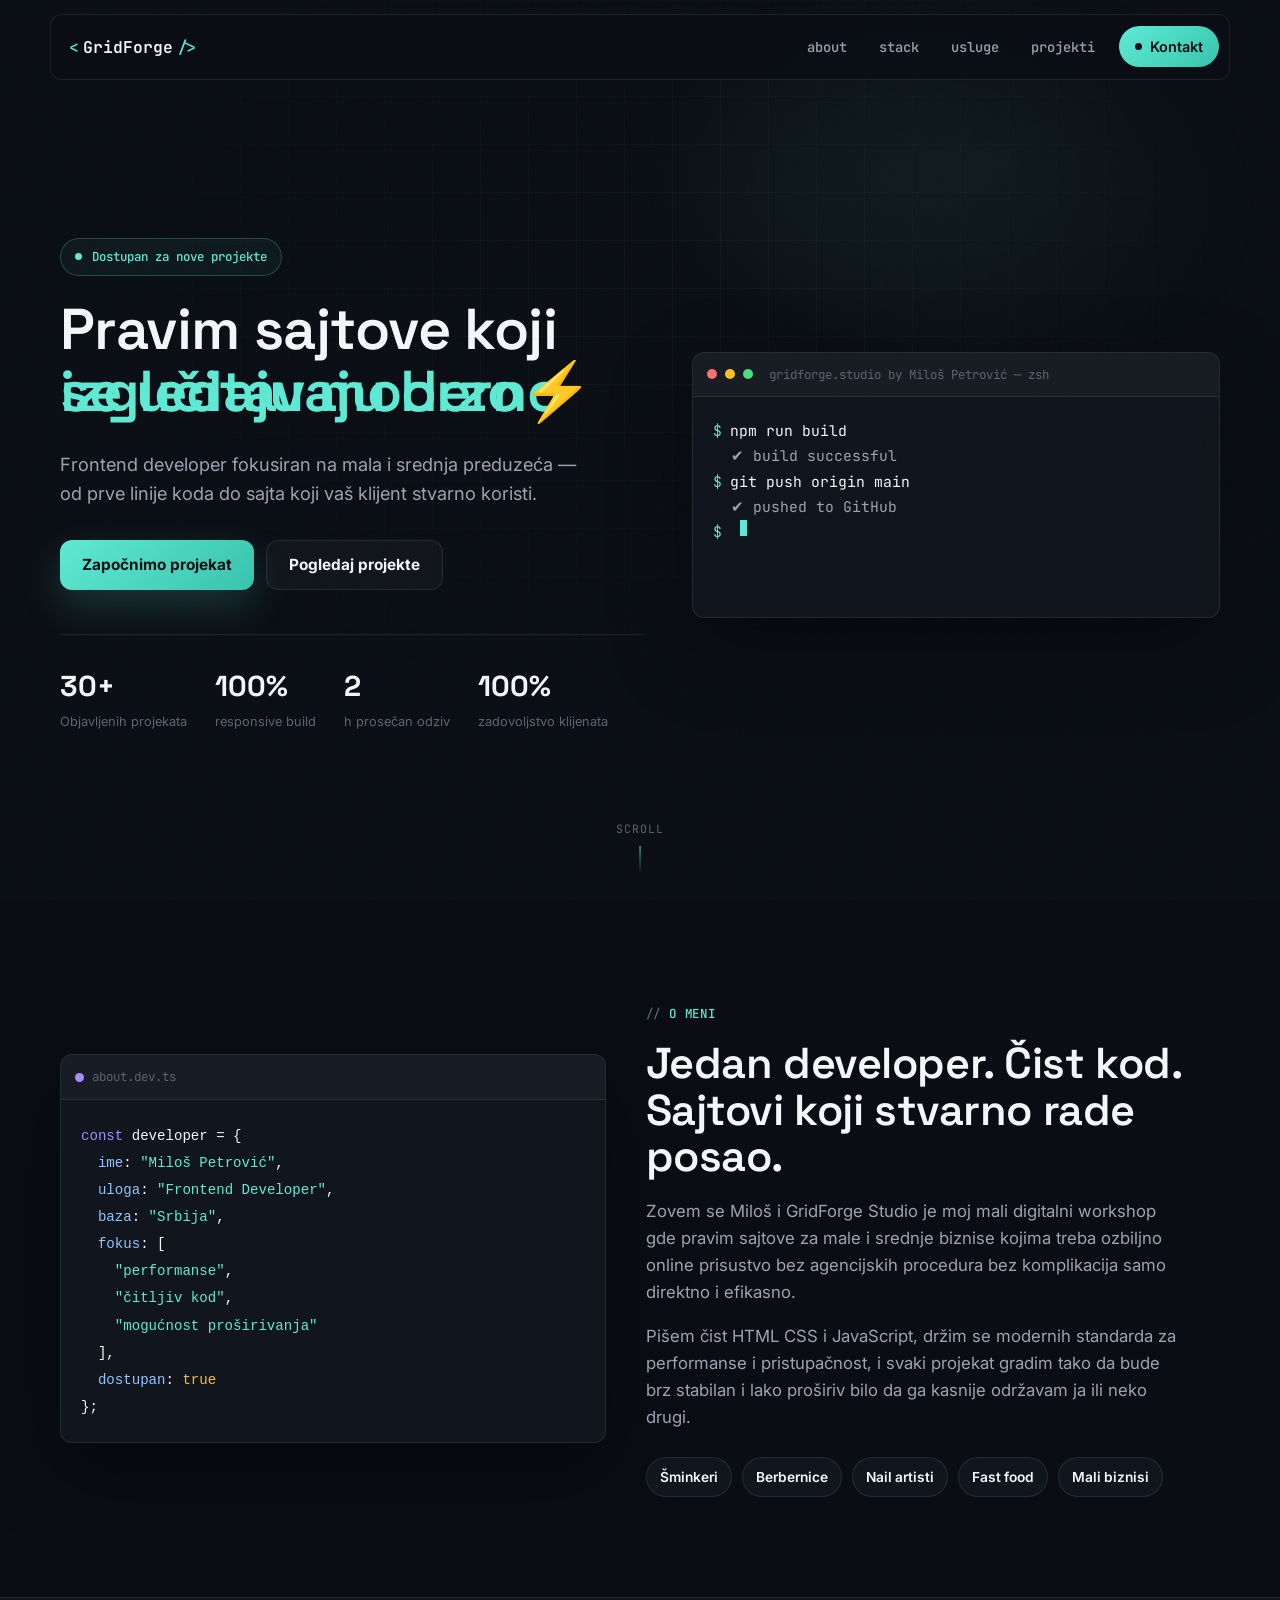
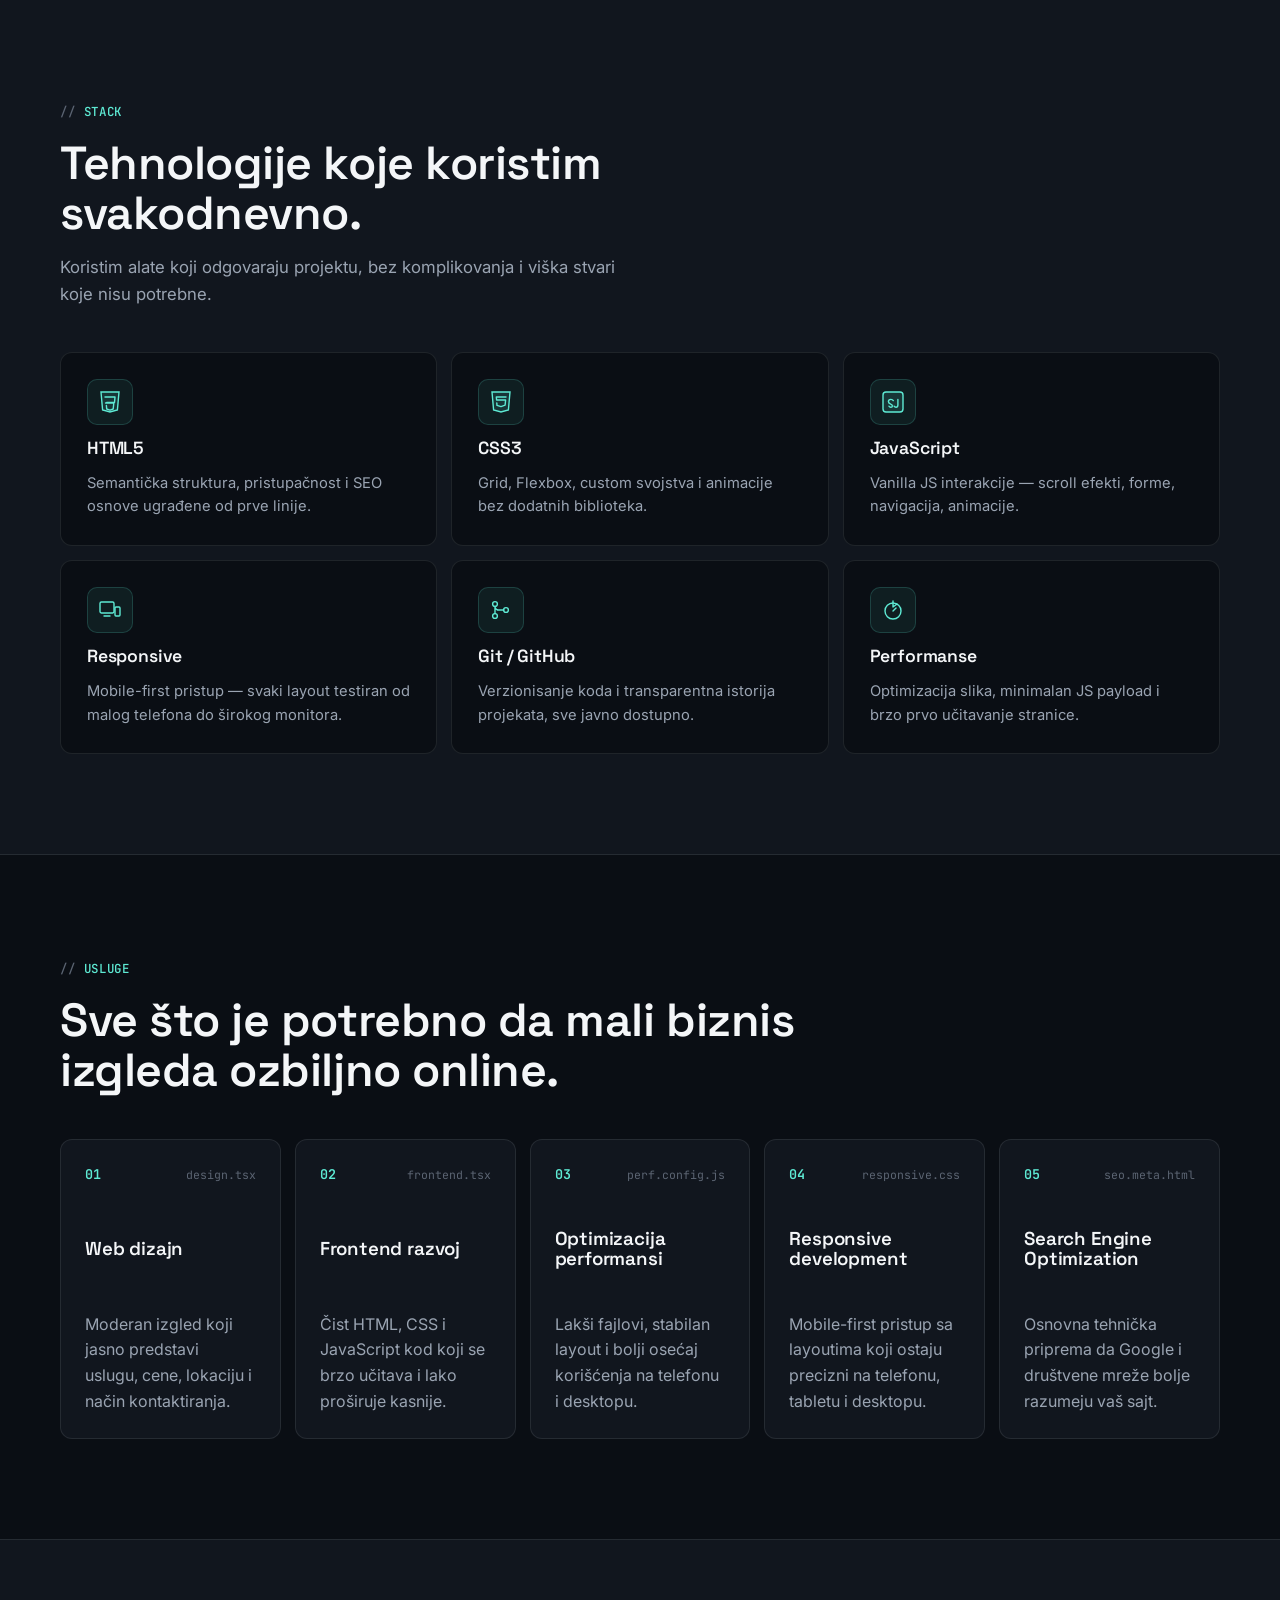
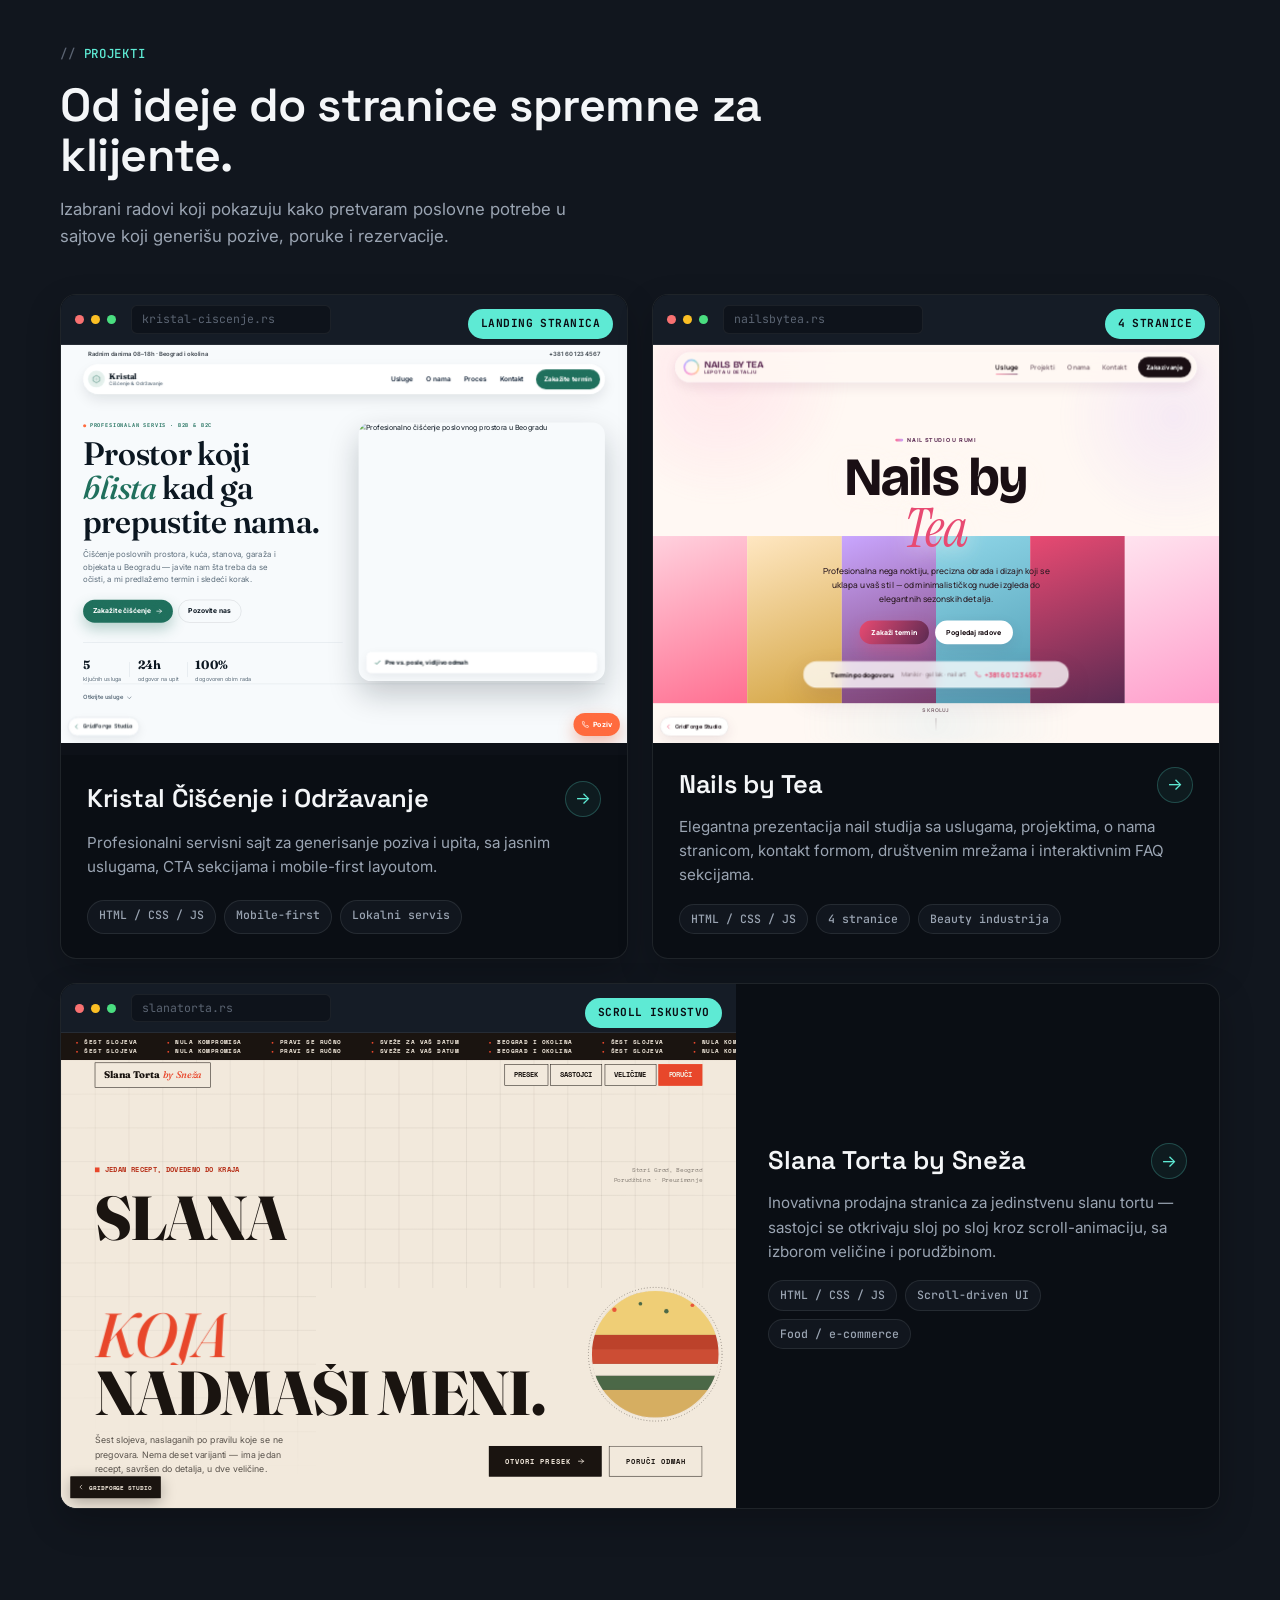
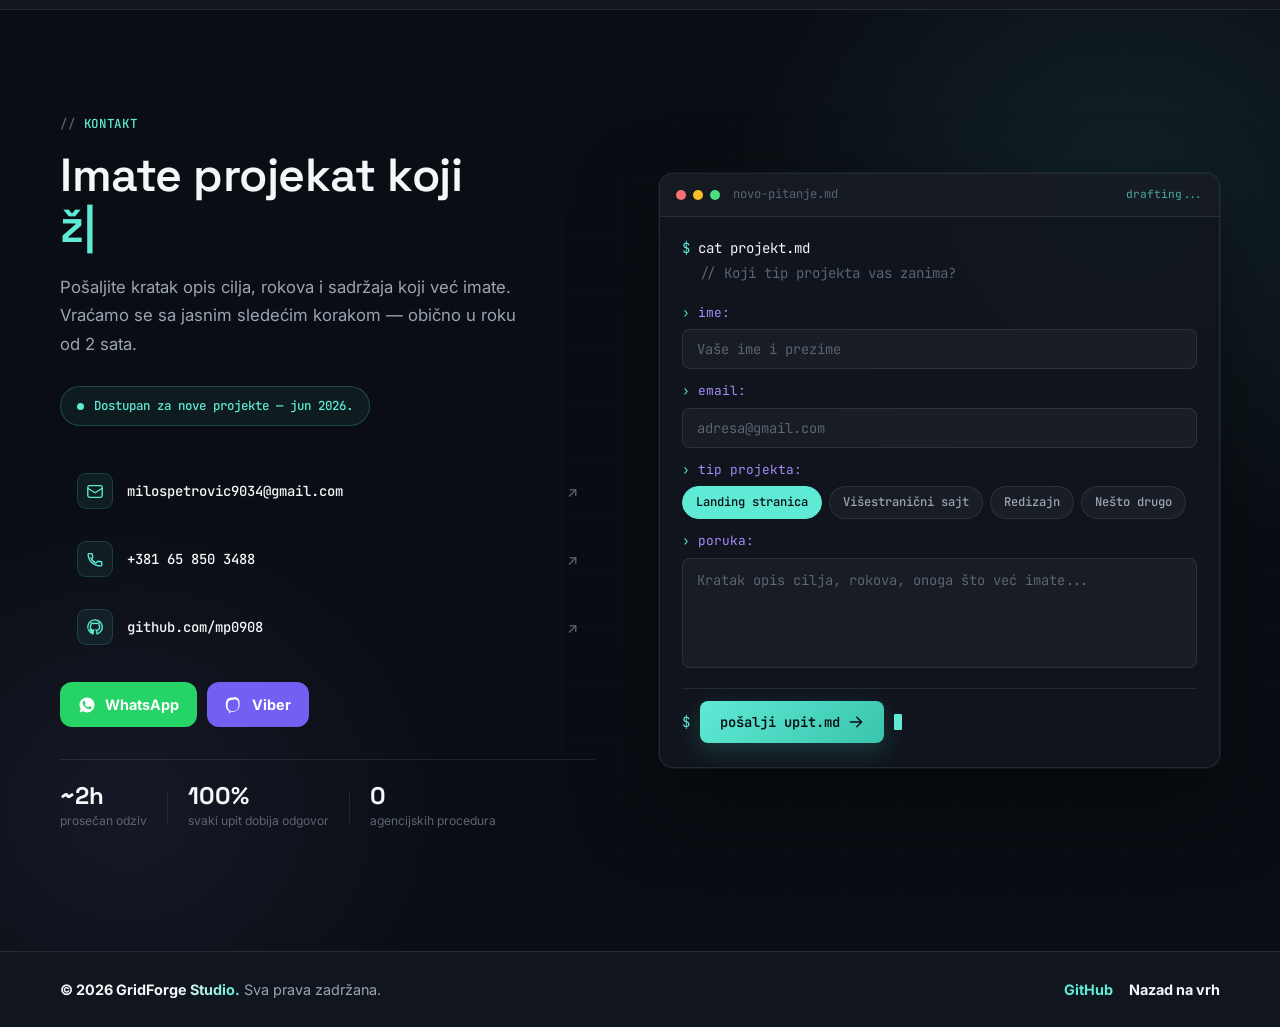
==== commit fafcad6a: "Redesign Slana Torta by Sneža project" ====
--- a/index.html
+++ b/index.html
@@ -594,7 +594,7 @@
                     <span class="ct-prompt">›</span>
                     <span class="ct-field-label">email:</span>
                   </span>
-                  <input class="ct-input" type="email" name="email" placeholder="adresa@primer.rs" autocomplete="email"
+                  <input class="ct-input" type="email" name="email" placeholder="adresa@gmail.com" autocomplete="email"
                     required data-ct-input />
                 </label>
 
@@ -625,7 +625,7 @@
                 <div class="ct-submit-row">
                   <span class="ct-prompt">$</span>
                   <button class="ct-submit" type="submit" data-ct-submit>
-                    <span class="ct-submit-text">send upit.md</span>
+                    <span class="ct-submit-text">pošalji upit.md</span>
                     <span class="ct-submit-icon" aria-hidden="true">
                       <svg viewBox="0 0 20 20" fill="none" width="16" height="16">
                         <path d="M3 10h14M11 4l6 6-6 6" stroke="currentColor" stroke-width="1.8" stroke-linecap="round"
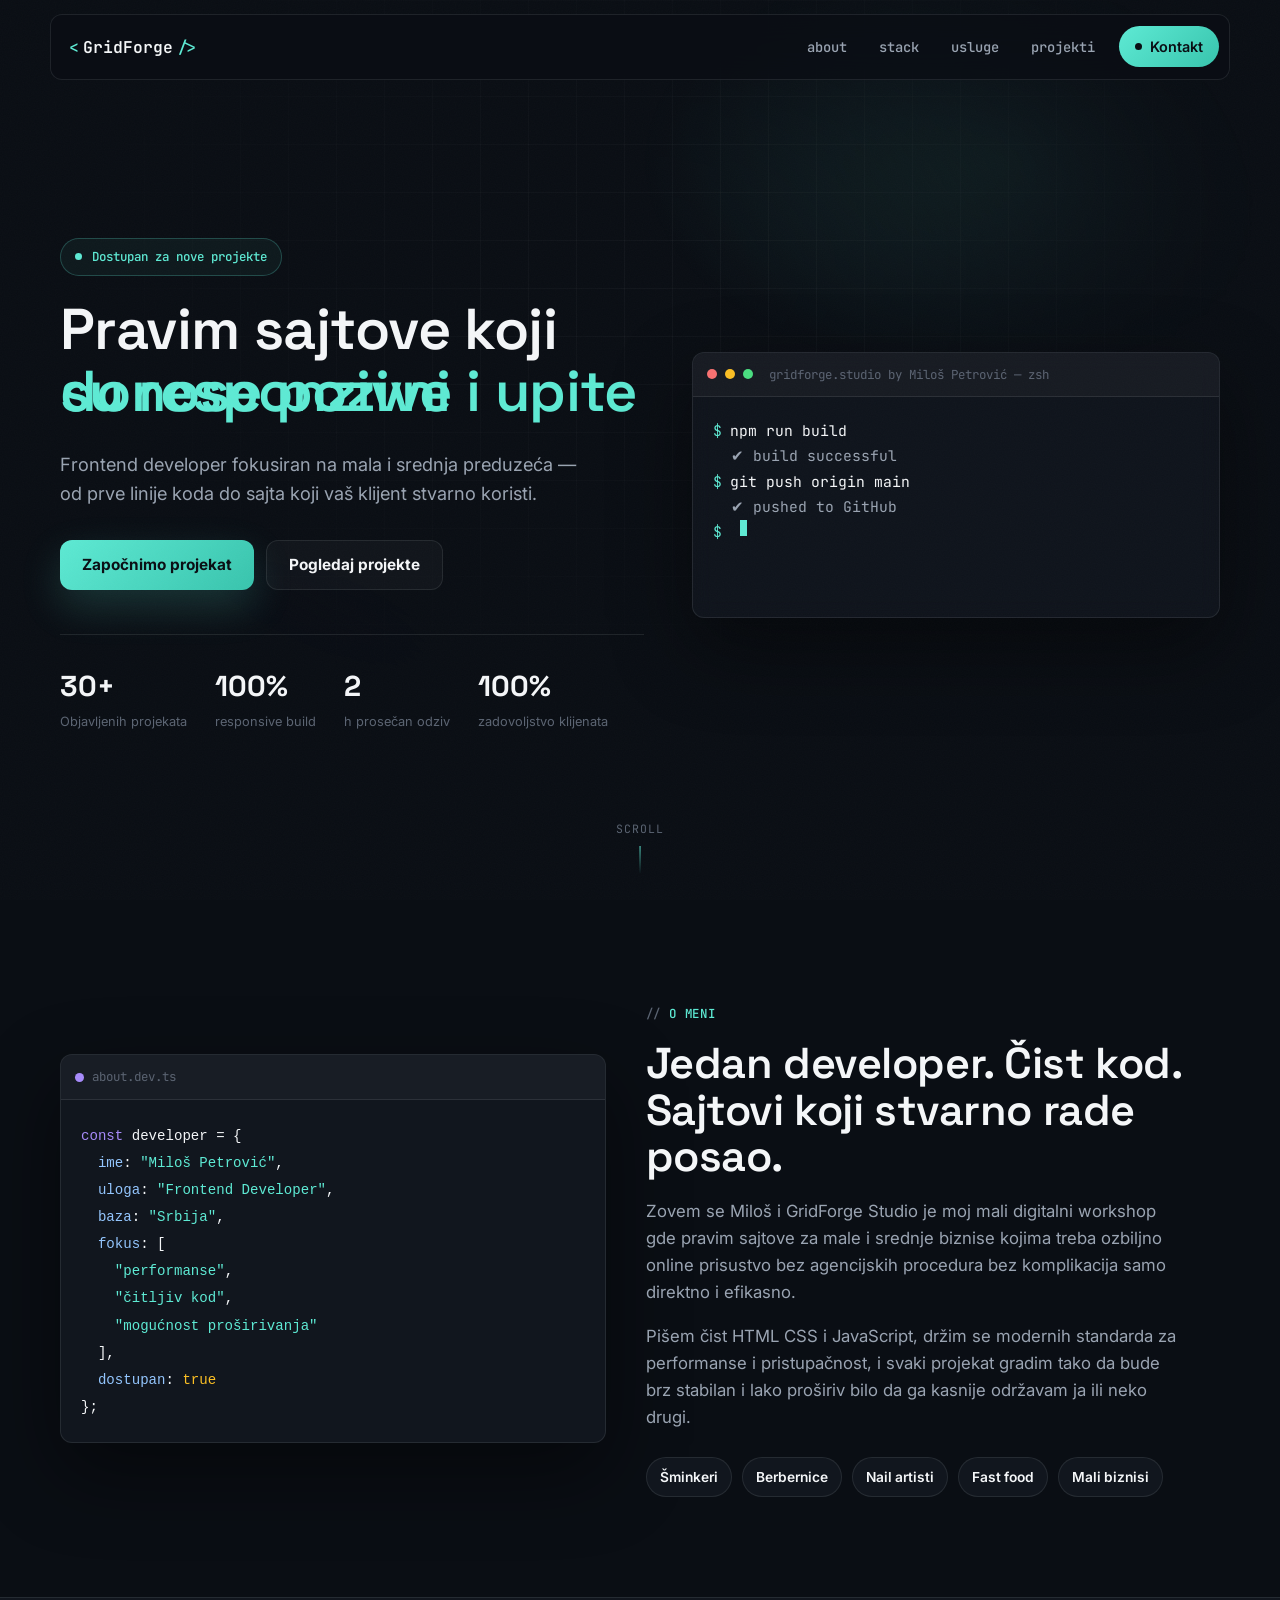
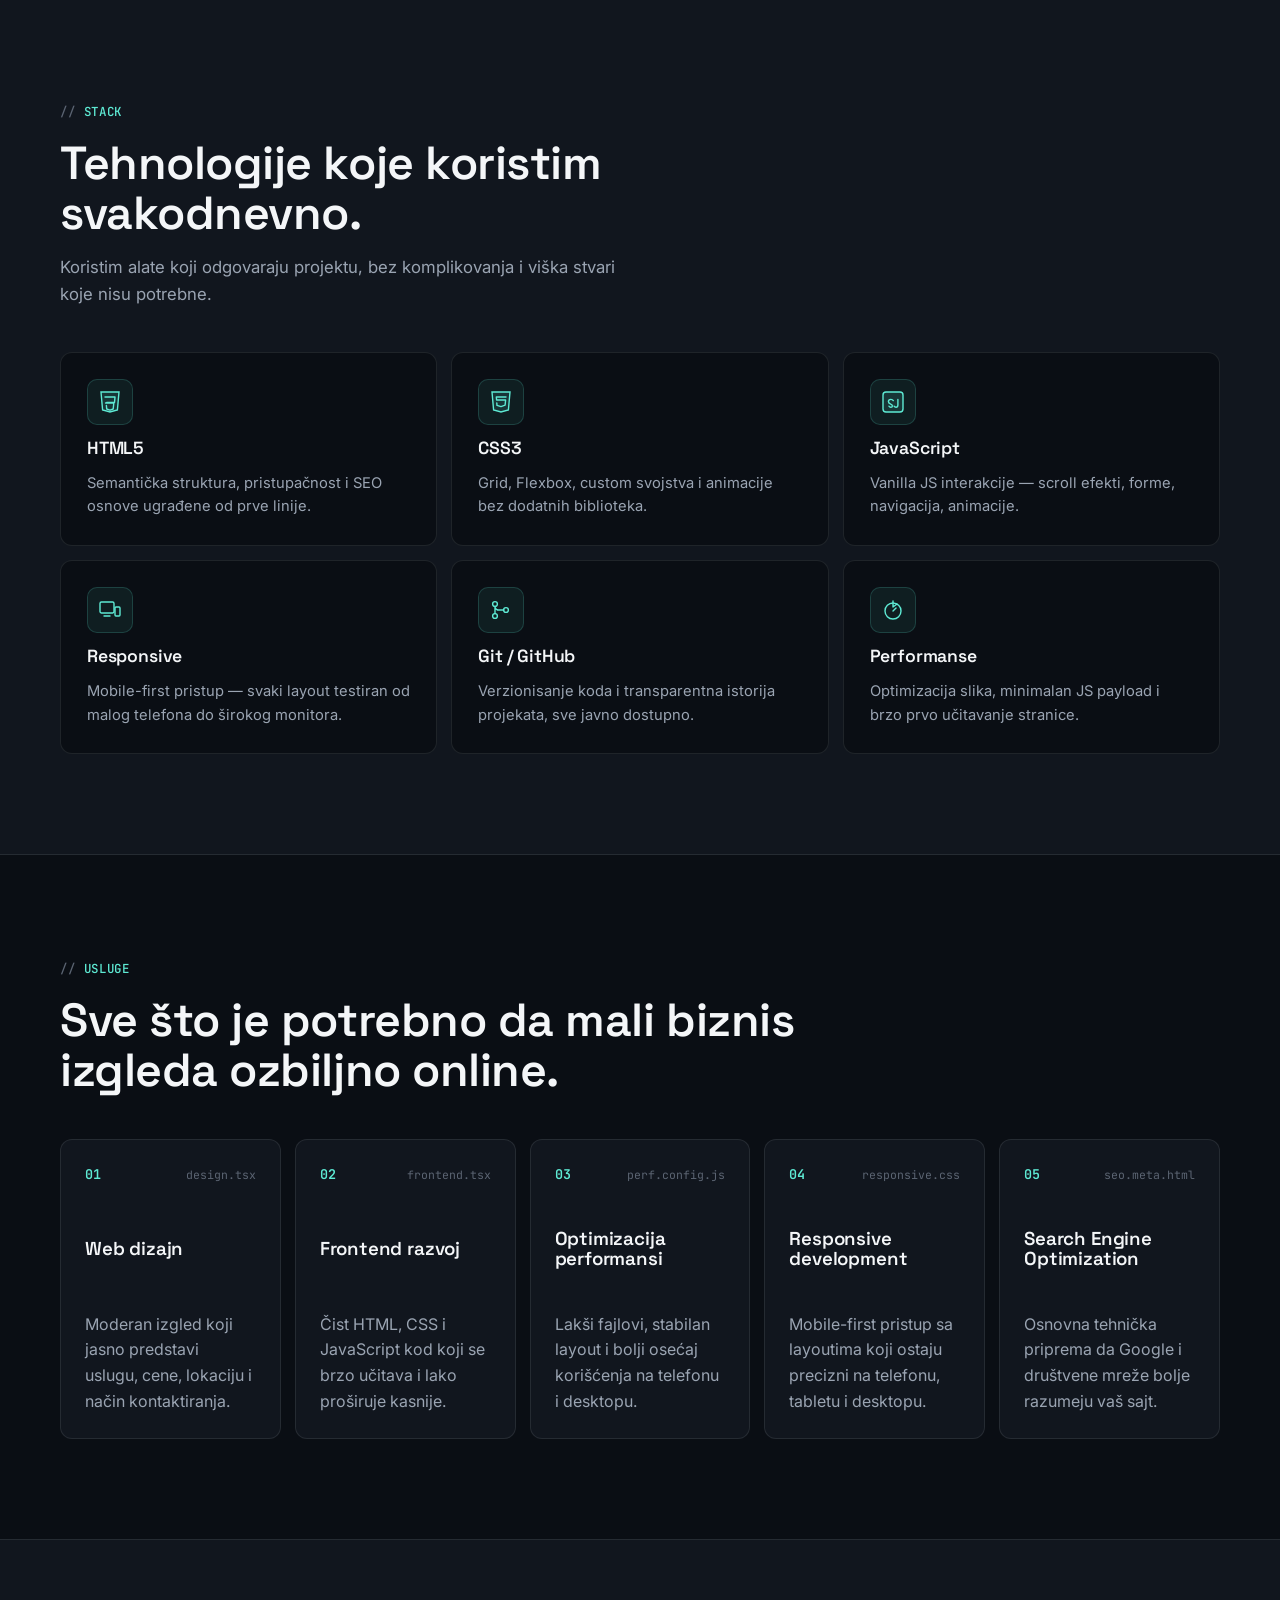
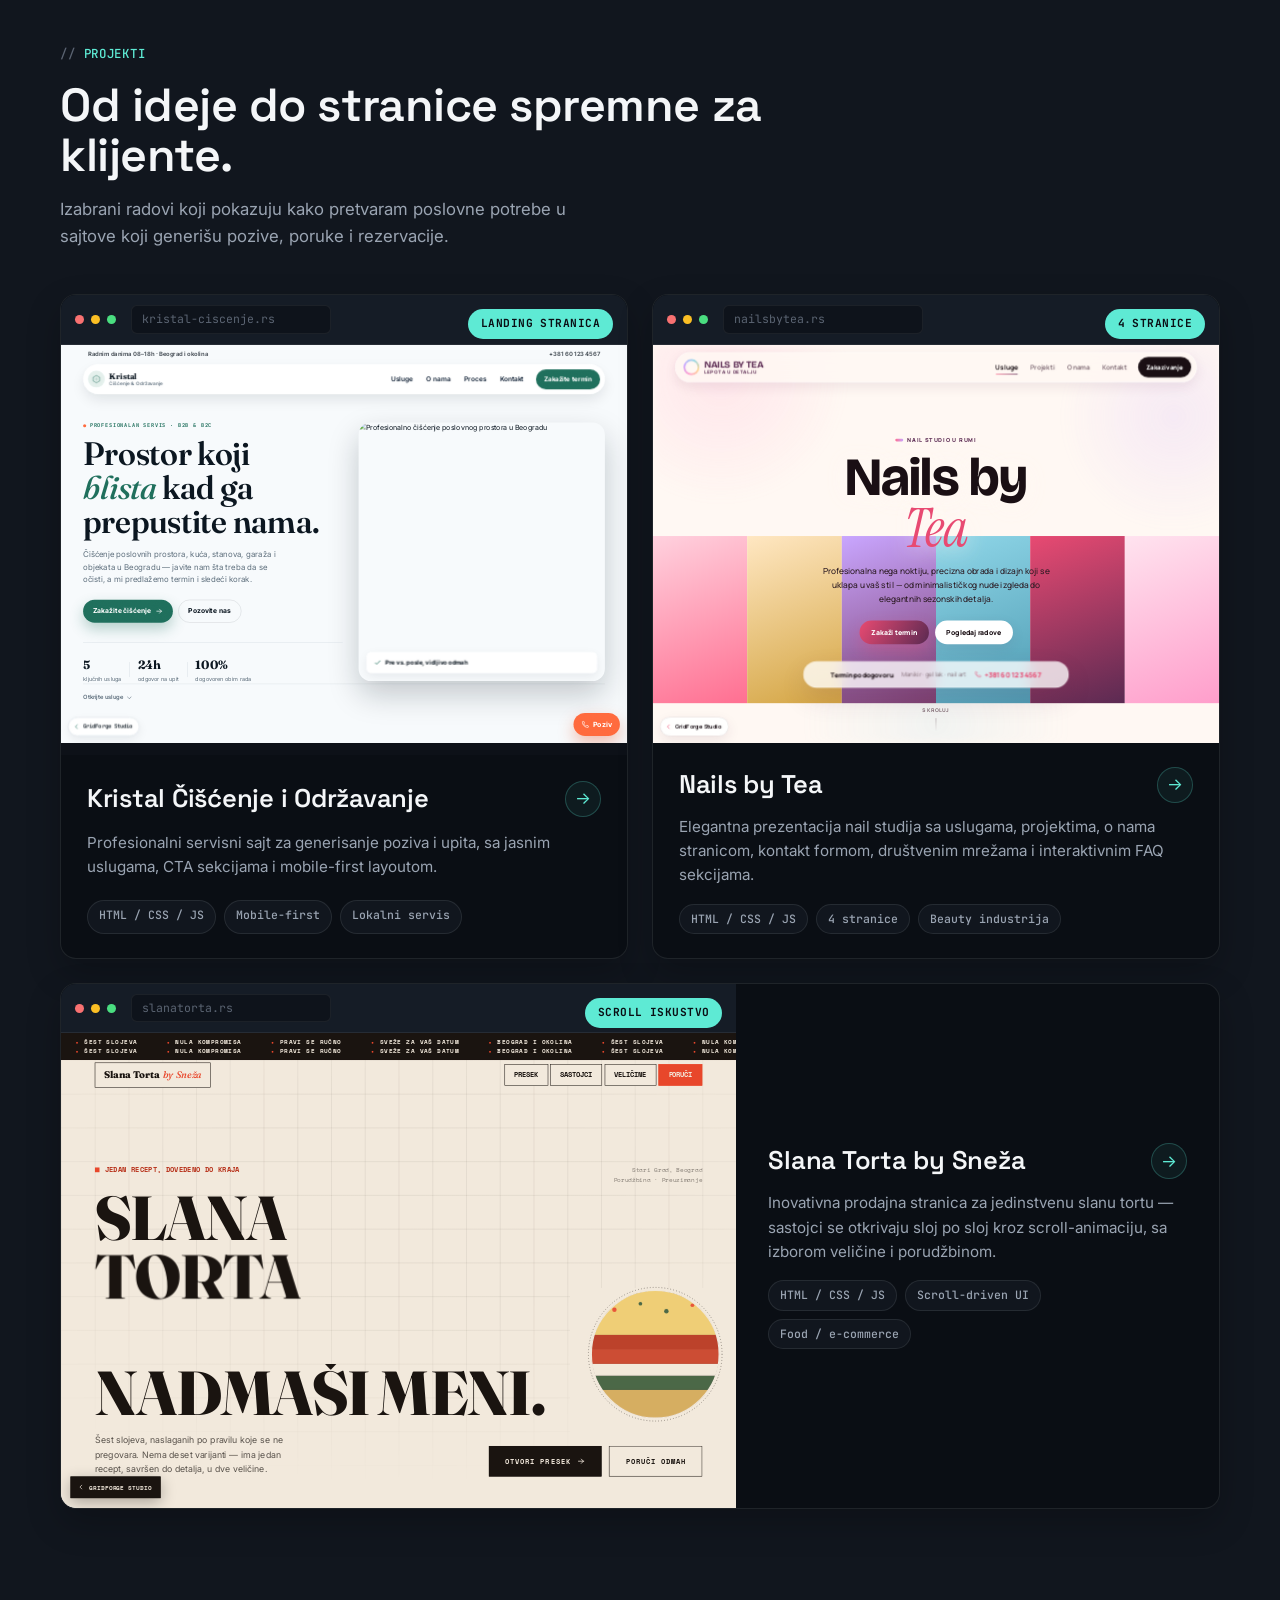
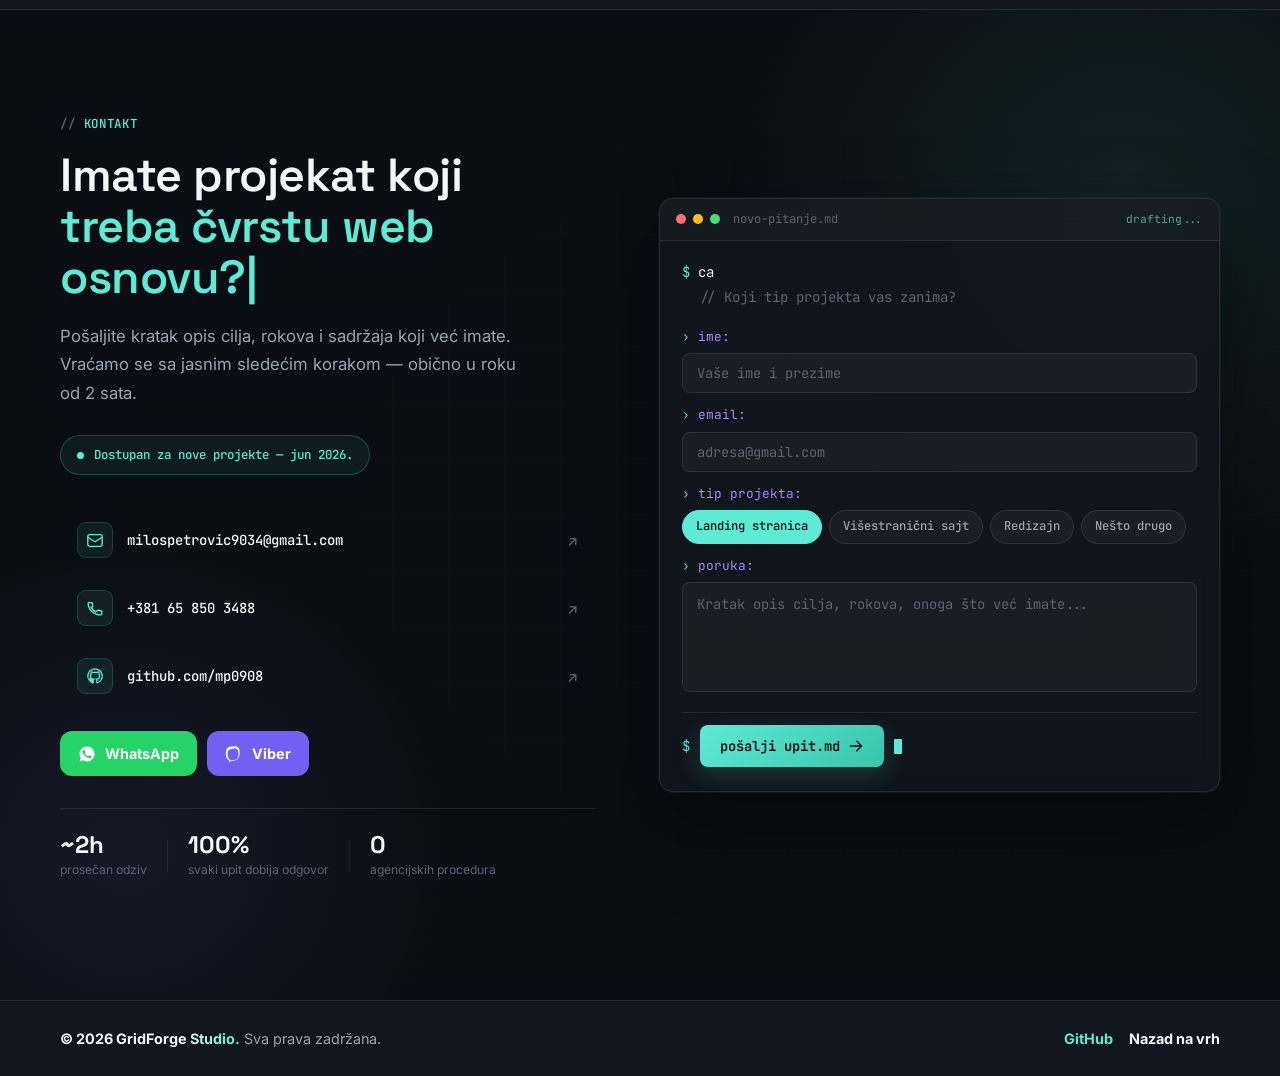
==== commit b5faa29c: "Add Gisa Barbershop project" ====
--- a/index.html
+++ b/index.html
@@ -1,668 +1,669 @@
-<!DOCTYPE html>
-<html lang="sr">
-
-<head>
-  <meta charset="UTF-8" />
-  <meta name="viewport" content="width=device-width, initial-scale=1.0" />
-  <meta name="description"
-    content="GridForge Studio — Miloš Petrović pravi moderne, brze i funkcionalne web sajtove po meri vašeg biznisa." />
-  <title>GridForge Studio | Izrada modernih web sajtova</title>
-  <link rel="icon" href="assets/icons/gridforge-mark.svg" type="image/svg+xml" />
-  <link rel="preconnect" href="https://fonts.googleapis.com" />
-  <link rel="preconnect" href="https://fonts.gstatic.com" crossorigin />
-  <link
-    href="https://fonts.googleapis.com/css2?family=Space+Grotesk:wght@400;500;600;700&family=JetBrains+Mono:wght@400;500;600&family=Inter:wght@400;500;600;700&display=swap"
-    rel="stylesheet" />
-  <link rel="stylesheet" href="css/reset.css" />
-  <link rel="stylesheet" href="css/style.css" />
-</head>
-
-<body>
-  <div class="cursor-glow" data-cursor-glow aria-hidden="true"></div>
-  <div class="grain-overlay" aria-hidden="true"></div>
-
-  <header class="gf-header" data-header>
-    <div class="gf-header-inner">
-      <a class="gf-brand" href="#top" aria-label="GridForge Studio početna">
-        <span class="gf-brand-bracket">&lt;</span>
-        <span class="gf-brand-name">GridForge</span>
-        <span class="gf-brand-bracket">/&gt;</span>
-      </a>
-
-      <nav class="gf-nav" aria-label="Glavna navigacija">
-        <a href="#about"><span class="nav-tag">about</span></a>
-        <a href="#stack"><span class="nav-tag">stack</span></a>
-        <a href="#services"><span class="nav-tag">usluge</span></a>
-        <a href="#projects"><span class="nav-tag">projekti</span></a>
-        <a class="gf-nav-cta" href="#contact">
-          <span class="status-dot" aria-hidden="true"></span>
-          Kontakt
-        </a>
-      </nav>
-
-      <button class="gf-burger" type="button" data-nav-toggle aria-expanded="false" aria-controls="gf-mobile-nav"
-        aria-label="Otvori meni">
-        <span></span>
-        <span></span>
-        <span></span>
-      </button>
-    </div>
-  </header>
-
-  <div class="gf-mobile-nav" id="gf-mobile-nav" data-mobile-nav>
-    <nav aria-label="Mobilna navigacija">
-      <a href="#about" data-mobile-link><span class="nav-num">01</span>About</a>
-      <a href="#stack" data-mobile-link><span class="nav-num">02</span>Stack</a>
-      <a href="#services" data-mobile-link><span class="nav-num">03</span>Usluge</a>
-      <a href="#projects" data-mobile-link><span class="nav-num">04</span>Projekti</a>
-      <a href="#contact" data-mobile-link><span class="nav-num">05</span>Kontakt</a>
-    </nav>
-    <p class="gf-mobile-foot">milospetrovic9034@gmail.com</p>
-  </div>
-
-  <main id="top">
-    <!-- ============ HERO ============ -->
-    <section class="hero" id="hero">
-      <div class="hero-grid-bg" aria-hidden="true"></div>
-
-      <div class="hero-inner">
-        <div class="hero-copy">
-          <p class="badge">
-            <span class="status-dot" aria-hidden="true"></span>
-            Dostupan za nove projekte
-          </p>
-
-          <h1 class="hero-title">
-            Pravim sajtove koji
-            <span class="hero-title-rotator" data-rotator>
-              <span class="rotator-word is-active">izgledaju moderno</span>
-              <span class="rotator-word">se učitavaju brzo⚡</span>
-              <span class="rotator-word">su responzivni</span>
-              <span class="rotator-word">donose pozive i upite</span>
-            </span>
-          </h1>
-
-          <p class="hero-sub">
-            Frontend developer fokusiran na mala i srednja preduzeća — od prve linije
-            koda do sajta koji vaš klijent stvarno koristi.
-          </p>
-
-          <div class="hero-actions">
-            <a class="btn btn-primary" href="#contact" data-scroll-target>
-              Započnimo projekat
-            </a>
-            <a class="btn btn-ghost" href="#projects" data-scroll-target>
-              Pogledaj projekte
-            </a>
-          </div>
-
-          <div class="hero-stats">
-            <div class="stat">
-              <strong data-counter="30">30+</strong>
-              <span>Objavljenih projekata</span>
-            </div>
-            <div class="stat">
-              <strong data-counter="100">100%</strong>
-              <span>responsive build</span>
-            </div>
-            <div class="stat">
-              <strong data-counter="2">2</strong>
-              <span>h prosečan odziv</span>
-            </div>
-            <div class="stat">
-              <strong data-counter="100">100%</strong>
-              <span>zadovoljstvo klijenata</span>
-            </div>
-          </div>
-        </div>
-
-        <div class="hero-terminal" aria-hidden="true">
-          <div class="terminal-bar">
-            <span class="term-dot term-dot-red"></span>
-            <span class="term-dot term-dot-yellow"></span>
-            <span class="term-dot term-dot-green"></span>
-            <span class="terminal-title">gridforge.studio by Miloš Petrović — zsh</span>
-          </div>
-          <div class="terminal-body" data-terminal>
-            <p class="term-line"><span class="term-prompt">$</span> <span class="term-cmd" data-type-line="0"></span>
-            </p>
-            <p class="term-line term-out" data-out-line="0"></p>
-            <p class="term-line"><span class="term-prompt">$</span> <span class="term-cmd" data-type-line="1"></span>
-            </p>
-            <p class="term-line term-out" data-out-line="1"></p>
-            <p class="term-line"><span class="term-prompt">$</span> <span class="term-cmd"
-                data-type-line="2"></span><span class="term-cursor" data-term-cursor></span></p>
-          </div>
-        </div>
-      </div>
-
-      <div class="scroll-cue" aria-hidden="true">
-        <span>scroll</span>
-        <div class="scroll-cue-line"></div>
-      </div>
-    </section>
-
-    <!-- ============ ABOUT ============ -->
-    <section class="section about-section" id="about">
-      <div class="container about-layout">
-        <div class="about-media reveal">
-          <div class="code-card">
-            <div class="code-card-bar">
-              <span class="code-card-dot"></span>
-              <span class="code-card-filename">about.dev.ts</span>
-            </div>
-            <pre class="code-card-body"><code><span class="tok-key">const</span> <span class="tok-var">developer</span> = {
-  <span class="tok-prop">ime</span>: <span class="tok-str">"Miloš Petrović"</span>,
-  <span class="tok-prop">uloga</span>: <span class="tok-str">"Frontend Developer"</span>,
-  <span class="tok-prop">baza</span>: <span class="tok-str">"Srbija"</span>,
-  <span class="tok-prop">fokus</span>: [
-    <span class="tok-str">"performanse"</span>,
-    <span class="tok-str">"čitljiv kod"</span>,
-    <span class="tok-str">"mogućnost proširivanja"</span>
-  ],
-  <span class="tok-prop">dostupan</span>: <span class="tok-bool">true</span>
-};</code></pre>
-          </div>
-        </div>
-        <div class="about-copy reveal reveal-delay-1">
-          <p class="eyebrow">O meni</p>
-          <h2>Jedan developer. Čist kod. Sajtovi koji stvarno rade posao.</h2>
-          <p class="about-text">
-            Zovem se Miloš i GridForge Studio je moj mali digitalni workshop gde pravim sajtove za
-            male i srednje biznise kojima treba ozbiljno online prisustvo bez agencijskih procedura
-            bez komplikacija samo direktno i efikasno.
-          </p>
-          <p class="about-text">
-            Pišem čist HTML CSS i JavaScript, držim se modernih standarda za performanse i pristupačnost,
-            i svaki projekat gradim tako da bude brz stabilan i lako proširiv bilo da ga kasnije
-            održavam ja ili neko drugi.
-          </p>
-          <div class="business-tags" aria-label="Tipovi biznisa">
-            <span>Šminkeri</span>
-            <span>Berbernice</span>
-            <span>Nail artisti</span>
-            <span>Fast food</span>
-            <span>Mali biznisi</span>
-          </div>
-        </div>
-      </div>
-    </section>
-
-    <!-- ============ STACK ============ -->
-    <section class="section stack-section" id="stack">
-      <div class="container">
-        <div class="section-heading reveal">
-          <p class="eyebrow">Stack</p>
-          <h2>Tehnologije koje koristim svakodnevno.</h2>
-          <p class="section-subtext">
-            Koristim alate koji odgovaraju projektu, bez komplikovanja i viška stvari koje nisu potrebne.
-          </p>
-        </div>
-        <div class="stack-grid">
-          <article class="stack-card reveal">
-            <div class="stack-icon" data-stack="html">
-              <svg viewBox="0 0 24 24" fill="none">
-                <path d="M3 2l1.6 18L12 22l7.4-2L21 2H3Z" fill="currentColor" opacity="0.12" />
-                <path d="M3 2l1.6 18L12 22l7.4-2L21 2H3Z" stroke="currentColor" stroke-width="1.4" />
-                <path d="M7 7h10l-.5 5.5H8.7M7.5 13h8.3l-.6 6L12 20.2l-3.3-1.2-.3-3.5" stroke="currentColor"
-                  stroke-width="1.4" stroke-linecap="round" stroke-linejoin="round" />
-              </svg>
-            </div>
-            <h3>HTML5</h3>
-            <p>Semantička struktura, pristupačnost i SEO osnove ugrađene od prve linije.</p>
-          </article>
-
-          <article class="stack-card reveal reveal-delay-1">
-            <div class="stack-icon" data-stack="css">
-              <svg viewBox="0 0 24 24" fill="none">
-                <path d="M3 2l1.6 18L12 22l7.4-2L21 2H3Z" fill="currentColor" opacity="0.12" />
-                <path d="M3 2l1.6 18L12 22l7.4-2L21 2H3Z" stroke="currentColor" stroke-width="1.4" />
-                <path d="M17 7H7.3l.3 3h9l-.5 5.2L12 16.6l-4-1.2-.2-2.4" stroke="currentColor" stroke-width="1.4"
-                  stroke-linecap="round" stroke-linejoin="round" />
-              </svg>
-            </div>
-            <h3>CSS3</h3>
-            <p>Grid, Flexbox, custom svojstva i animacije bez dodatnih biblioteka.</p>
-          </article>
-
-          <article class="stack-card reveal reveal-delay-2">
-            <div class="stack-icon" data-stack="js">
-              <svg viewBox="0 0 24 24" fill="none">
-                <rect x="2" y="2" width="20" height="20" rx="3" fill="currentColor" opacity="0.12" />
-                <rect x="2" y="2" width="20" height="20" rx="3" stroke="currentColor" stroke-width="1.4" />
-                <path
-                  d="M8 16.2c.3.6.9 1.1 1.8 1.1 1 0 1.6-.5 1.6-1.4 0-1-.6-1.4-1.7-1.8-1.4-.5-2.3-1.1-2.3-2.5 0-1.3 1-2.2 2.5-2.2 1.1 0 1.9.4 2.4 1.2M16.9 9.4v5.7c0 1.5-.7 2.2-1.9 2.2-.9 0-1.5-.4-1.9-1.1"
-                  stroke="currentColor" stroke-width="1.4" stroke-linecap="round" />
-              </svg>
-            </div>
-            <h3>JavaScript</h3>
-            <p>Vanilla JS interakcije — scroll efekti, forme, navigacija, animacije.</p>
-          </article>
-
-          <article class="stack-card reveal reveal-delay-3">
-            <div class="stack-icon" data-stack="responsive">
-              <svg viewBox="0 0 24 24" fill="none">
-                <rect x="2" y="4" width="14" height="11" rx="1.4" stroke="currentColor" stroke-width="1.4" />
-                <rect x="17" y="9" width="5" height="9" rx="1" stroke="currentColor" stroke-width="1.4" />
-                <path d="M6 18h6" stroke="currentColor" stroke-width="1.4" stroke-linecap="round" />
-              </svg>
-            </div>
-            <h3>Responsive</h3>
-            <p>Mobile-first pristup — svaki layout testiran od malog telefona do širokog monitora.</p>
-          </article>
-
-          <article class="stack-card reveal reveal-delay-4">
-            <div class="stack-icon" data-stack="git">
-              <svg viewBox="0 0 24 24" fill="none">
-                <circle cx="6" cy="6" r="2.4" stroke="currentColor" stroke-width="1.4" />
-                <circle cx="6" cy="18" r="2.4" stroke="currentColor" stroke-width="1.4" />
-                <circle cx="17" cy="12" r="2.4" stroke="currentColor" stroke-width="1.4" />
-                <path d="M6 8.4V15.6M8.2 12H14.8M6 8.4c0 2 1.6 3.6 5 3.6" stroke="currentColor" stroke-width="1.4"
-                  stroke-linecap="round" />
-              </svg>
-            </div>
-            <h3>Git / GitHub</h3>
-            <p>Verzionisanje koda i transparentna istorija projekata, sve javno dostupno.</p>
-          </article>
-
-          <article class="stack-card reveal reveal-delay-5">
-            <div class="stack-icon" data-stack="perf">
-              <svg viewBox="0 0 24 24" fill="none">
-                <path d="M12 3v6l4-3" stroke="currentColor" stroke-width="1.4" stroke-linecap="round"
-                  stroke-linejoin="round" />
-                <circle cx="12" cy="13" r="8" stroke="currentColor" stroke-width="1.4" />
-                <path d="M12 13l3-3" stroke="currentColor" stroke-width="1.4" stroke-linecap="round" />
-              </svg>
-            </div>
-            <h3>Performanse</h3>
-            <p>Optimizacija slika, minimalan JS payload i brzo prvo učitavanje stranice.</p>
-          </article>
-        </div>
-      </div>
-    </section>
-
-    <!-- ============ SERVICES ============ -->
-    <section class="section services-section" id="services">
-      <div class="container">
-        <div class="section-heading reveal">
-          <p class="eyebrow">Usluge</p>
-          <h2>Sve što je potrebno da mali biznis izgleda ozbiljno online.</h2>
-        </div>
-
-        <div class="service-grid">
-          <article class="service-card reveal">
-            <div class="service-card-top">
-              <span class="service-number">01</span>
-              <span class="service-file">design.tsx</span>
-            </div>
-            <h3>Web dizajn</h3>
-            <p>Moderan izgled koji jasno predstavi uslugu, cene, lokaciju i način kontaktiranja.</p>
-          </article>
-          <article class="service-card reveal reveal-delay-1">
-            <div class="service-card-top">
-              <span class="service-number">02</span>
-              <span class="service-file">frontend.tsx</span>
-            </div>
-            <h3>Frontend razvoj</h3>
-            <p>Čist HTML, CSS i JavaScript kod koji se brzo učitava i lako proširuje kasnije.</p>
-          </article>
-          <article class="service-card reveal reveal-delay-2">
-            <div class="service-card-top">
-              <span class="service-number">03</span>
-              <span class="service-file">perf.config.js</span>
-            </div>
-            <h3>Optimizacija performansi</h3>
-            <p>Lakši fajlovi, stabilan layout i bolji osećaj korišćenja na telefonu i desktopu.</p>
-          </article>
-          <article class="service-card reveal reveal-delay-3">
-            <div class="service-card-top">
-              <span class="service-number">04</span>
-              <span class="service-file">responsive.css</span>
-            </div>
-            <h3>Responsive development</h3>
-            <p>Mobile-first pristup sa layoutima koji ostaju precizni na telefonu, tabletu i desktopu.</p>
-          </article>
-          <article class="service-card reveal reveal-delay-4">
-            <div class="service-card-top">
-              <span class="service-number">05</span>
-              <span class="service-file">seo.meta.html</span>
-            </div>
-            <h3>Search Engine Optimization</h3>
-            <p>Osnovna tehnička priprema da Google i društvene mreže bolje razumeju vaš sajt.</p>
-          </article>
-        </div>
-      </div>
-    </section>
-
-    <!-- ============ PROJEKTI ============ -->
-    <section class="section projects-section" id="projects">
-      <div class="container">
-        <div class="section-heading projects-heading reveal">
-          <p class="eyebrow">Projekti</p>
-          <h2>Od ideje do stranice spremne za klijente.</h2>
-          <p class="section-subtext">
-            Izabrani radovi koji pokazuju kako pretvaram poslovne potrebe u sajtove
-            koji generišu pozive, poruke i rezervacije.
-          </p>
-        </div>
-
-        <div class="project-list">
-
-          <!-- PROJECT 1 -->
-          <a class="project-card reveal reveal-delay-1" href="projects/kristal-ciscenje-odrzavanje/index.html"
-            aria-label="Kristal Čišćenje i Održavanje — otvori projekat">
-            <div class="project-preview-wrap">
-              <div class="project-browser-chrome" aria-hidden="true">
-                <span class="browser-dot"></span>
-                <span class="browser-dot"></span>
-                <span class="browser-dot"></span>
-                <span class="browser-url-bar">kristal-ciscenje.rs</span>
-              </div>
-              <div class="iframe-viewport">
-                <iframe src="projects/kristal-ciscenje-odrzavanje/index.html"
-                  title="Live preview — Kristal Čišćenje i Održavanje" loading="lazy" scrolling="yes" tabindex="-1"
-                  aria-hidden="true" sandbox="allow-scripts allow-same-origin"></iframe>
-              </div>
-              <span class="project-tag-float">Landing stranica</span>
-            </div>
-            <div class="project-info">
-              <div class="project-info-head">
-                <h3>Kristal Čišćenje i Održavanje</h3>
-                <span class="project-arrow" aria-hidden="true">→</span>
-              </div>
-              <p>
-                Profesionalni servisni sajt za generisanje poziva i upita, sa jasnim uslugama,
-                CTA sekcijama i mobile-first layoutom.
-              </p>
-              <div class="project-meta">
-                <span>HTML / CSS / JS</span>
-                <span>Mobile-first</span>
-                <span>Lokalni servis</span>
-              </div>
-            </div>
-          </a>
-
-          <!-- PROJECT 2 -->
-          <a class="project-card reveal reveal-delay-2" href="projects/nails-by-tea/index.html"
-            aria-label="Nails by Tea — otvori projekat">
-            <div class="project-preview-wrap">
-              <div class="project-browser-chrome" aria-hidden="true">
-                <span class="browser-dot"></span>
-                <span class="browser-dot"></span>
-                <span class="browser-dot"></span>
-                <span class="browser-url-bar">nailsbytea.rs</span>
-              </div>
-              <div class="iframe-viewport">
-                <iframe src="projects/nails-by-tea/index.html" title="Live preview — Nails by Tea" loading="lazy"
-                  scrolling="yes" tabindex="-1" aria-hidden="true" sandbox="allow-scripts allow-same-origin"></iframe>
-              </div>
-              <span class="project-tag-float">4 stranice</span>
-            </div>
-            <div class="project-info">
-              <div class="project-info-head">
-                <h3>Nails by Tea</h3>
-                <span class="project-arrow" aria-hidden="true">→</span>
-              </div>
-              <p>
-                Elegantna prezentacija nail studija sa uslugama, projektima, o nama stranicom,
-                kontakt formom, društvenim mrežama i interaktivnim FAQ sekcijama.
-              </p>
-              <div class="project-meta">
-                <span>HTML / CSS / JS</span>
-                <span>4 stranice</span>
-                <span>Beauty industrija</span>
-              </div>
-            </div>
-          </a>
-
-          <!-- PROJECT 3 — wide (spans 2 cols on desktop) -->
-          <a class="project-card project-card--wide reveal reveal-delay-3"
-            href="projects/slana-torta-bySneza/index.html" aria-label="Slana Torta by Sneža — otvori projekat">
-            <div class="project-preview-wrap">
-              <div class="project-browser-chrome" aria-hidden="true">
-                <span class="browser-dot"></span>
-                <span class="browser-dot"></span>
-                <span class="browser-dot"></span>
-                <span class="browser-url-bar">slanatorta.rs</span>
-              </div>
-              <div class="iframe-viewport">
-                <iframe src="projects/slana-torta-bySneza/index.html" title="Live preview — Slana Torta by Sneža"
-                  loading="lazy" scrolling="yes" tabindex="-1" aria-hidden="true"
-                  sandbox="allow-scripts allow-same-origin"></iframe>
-              </div>
-              <span class="project-tag-float">Scroll iskustvo</span>
-            </div>
-            <div class="project-info">
-              <div class="project-info-head">
-                <h3>Slana Torta by Sneža</h3>
-                <span class="project-arrow" aria-hidden="true">→</span>
-              </div>
-              <p>
-                Inovativna prodajna stranica za jedinstvenu slanu tortu — sastojci se
-                otkrivaju sloj po sloj kroz scroll-animaciju, sa izborom veličine i
-                porudžbinom.
-              </p>
-              <div class="project-meta">
-                <span>HTML / CSS / JS</span>
-                <span>Scroll-driven UI</span>
-                <span>Food / e-commerce</span>
-              </div>
-            </div>
-          </a>
-
-        </div>
-      </div>
-    </section>
-
-    <!-- ============ CONTACT ============ -->
-    <section class="section contact-section" id="contact">
-      <div class="contact-bg-grid" aria-hidden="true"></div>
-      <div class="contact-bg-glow" aria-hidden="true"></div>
-
-      <div class="container contact-layout">
-
-        <!-- LEFT: copy + direct links -->
-        <div class="contact-left reveal">
-          <p class="eyebrow">Kontakt</p>
-          <h2 class="contact-heading">
-            Imate projekat koji<br>
-            <span class="contact-heading-accent" data-typed-heading></span>
-          </h2>
-
-          <p class="contact-sub">
-            Pošaljite kratak opis cilja, rokova i sadržaja koji već imate.
-            Vraćamo se sa jasnim sledećim korakom — obično u roku od 2 sata.
-          </p>
-
-          <!-- Availability badge -->
-          <div class="contact-availability">
-            <span class="avail-dot" aria-hidden="true"></span>
-            <span>Dostupan za nove projekte — jun 2026.</span>
-          </div>
-
-          <!-- Direct contact rows -->
-          <div class="contact-direct">
-            <a class="direct-row" href="mailto:milospetrovic9034@gmail.com">
-              <span class="direct-icon">
-                <svg viewBox="0 0 20 20" fill="none" width="18" height="18" aria-hidden="true">
-                  <rect x="2" y="4" width="16" height="13" rx="2" stroke="currentColor" stroke-width="1.5" />
-                  <path d="M2 7l8 5 8-5" stroke="currentColor" stroke-width="1.5" stroke-linecap="round" />
-                </svg>
-              </span>
-              <span class="direct-label">milospetrovic9034@gmail.com</span>
-              <span class="direct-arrow">↗</span>
-            </a>
-            <a class="direct-row" href="tel:+381658503488">
-              <span class="direct-icon">
-                <svg viewBox="0 0 20 20" fill="none" width="18" height="18" aria-hidden="true">
-                  <path
-                    d="M5.5 9c1.2 2.4 3.1 4.3 5.5 5.5l1.8-1.8c.3-.3.6-.3.9-.2.9.3 1.9.5 3 .5.5 0 .8.4.8.8v3c0 .5-.4.8-.8.8C8.3 17.6 2.4 11.7 2.4 4.8c0-.5.4-.8.8-.8h3c.5 0 .8.4.8.8 0 1.1.2 2.1.5 3 .1.3 0 .6-.2.9L5.5 9Z"
-                    stroke="currentColor" stroke-width="1.5" />
-                </svg>
-              </span>
-              <span class="direct-label">+381 65 850 3488</span>
-              <span class="direct-arrow">↗</span>
-            </a>
-            <a class="direct-row" href="https://github.com/mp0908" target="_blank" rel="noopener noreferrer">
-              <span class="direct-icon">
-                <svg viewBox="0 0 20 20" fill="none" width="18" height="18" aria-hidden="true">
-                  <path
-                    d="M10 2a8 8 0 0 0-2.53 15.59c.4.07.55-.17.55-.38v-1.33c-2.23.48-2.7-1.07-2.7-1.07-.36-.93-.89-1.17-.89-1.17-.73-.5.06-.49.06-.49.8.06 1.23.82 1.23.82.71 1.22 1.87.87 2.33.66.07-.52.28-.87.5-1.07-1.77-.2-3.64-.89-3.64-3.95 0-.87.31-1.59.82-2.15-.08-.2-.36-1.02.08-2.12 0 0 .67-.21 2.2.82a7.68 7.68 0 0 1 4 0c1.53-1.03 2.2-.82 2.2-.82.44 1.1.16 1.92.08 2.12.51.56.82 1.27.82 2.15 0 3.07-1.87 3.75-3.65 3.95.29.25.54.73.54 1.48v2.19c0 .21.15.46.55.38A8 8 0 0 0 10 2Z"
-                    stroke="currentColor" stroke-width="1.2" fill="currentColor" opacity=".12" />
-                  <path
-                    d="M10 2a8 8 0 0 0-2.53 15.59c.4.07.55-.17.55-.38v-1.33c-2.23.48-2.7-1.07-2.7-1.07-.36-.93-.89-1.17-.89-1.17-.73-.5.06-.49.06-.49.8.06 1.23.82 1.23.82.71 1.22 1.87.87 2.33.66.07-.52.28-.87.5-1.07-1.77-.2-3.64-.89-3.64-3.95 0-.87.31-1.59.82-2.15-.08-.2-.36-1.02.08-2.12 0 0 .67-.21 2.2.82a7.68 7.68 0 0 1 4 0c1.53-1.03 2.2-.82 2.2-.82.44 1.1.16 1.92.08 2.12.51.56.82 1.27.82 2.15 0 3.07-1.87 3.75-3.65 3.95.29.25.54.73.54 1.48v2.19c0 .21.15.46.55.38A8 8 0 0 0 10 2Z"
-                    stroke="currentColor" stroke-width="1.4" />
-                </svg>
-              </span>
-              <span class="direct-label">github.com/mp0908</span>
-              <span class="direct-arrow">↗</span>
-            </a>
-          </div>
-
-          <!-- Messenger buttons -->
-          <div class="contact-messengers">
-            <a class="messenger-btn messenger-wa" href="https://wa.me/381658503488" target="_blank"
-              rel="noopener noreferrer" aria-label="WhatsApp poruka">
-              <svg viewBox="0 0 24 24" fill="currentColor" width="18" height="18" aria-hidden="true">
-                <path
-                  d="M12.01 2C6.49 2 2 6.48 2 11.99c0 1.97.58 3.8 1.58 5.36L2 22l4.79-1.55a9.96 9.96 0 0 0 5.22 1.46h.01c5.52 0 10-4.48 10-9.99C22 6.48 17.53 2 12.01 2Zm5.84 14.18c-.25.7-1.45 1.34-2 1.43-.51.08-1.15.11-1.86-.12-.42-.13-.97-.32-1.66-.63-2.93-1.27-4.84-4.22-4.99-4.42-.15-.2-1.19-1.58-1.19-3.01 0-1.43.75-2.13 1.02-2.43.26-.29.57-.36.76-.36.19 0 .38 0 .55.01.17.01.41-.07.64.49.25.6.84 2.07.91 2.22.07.15.12.33.02.52-.1.19-.15.31-.3.48-.15.17-.31.38-.44.51-.15.14-.3.3-.13.59.17.29.77 1.27 1.65 2.05 1.14 1.01 2.1 1.33 2.4 1.48.3.15.48.13.66-.05.18-.18.76-.88.96-1.18.2-.3.4-.25.66-.15.27.1 1.72.81 2.02.96.3.15.5.22.57.35.07.13.07.74-.18 1.44Z" />
-              </svg>
-              <span>WhatsApp</span>
-            </a>
-            <a class="messenger-btn messenger-viber" href="viber://chat?number=%2B381658503488" target="_blank"
-              rel="noopener noreferrer" aria-label="Viber poruka">
-              <svg viewBox="0 0 24 24" fill="currentColor" width="18" height="18" aria-hidden="true">
-                <path
-                  d="M12.4 2.02c-2.1-.1-6.6-.18-9.1 2.13-1.86 1.85-2.18 4.33-2.18 7.65 0 2.7.27 5.45 2.81 7.6.51.45 1 .7 1.55.86l.04 2.46c0 .27.2.43.43.43.13 0 .26-.05.36-.16l1.88-2.04c2.9.32 6.36-.1 8.5-2.2 2.55-2.4 2.81-5.16 2.81-7.95 0-3.35-.32-5.83-2.31-7.65-1.6-1.45-4.18-1.93-4.79-2.13Zm-.21 1.85c.7.2 2.85.65 4.1 1.79 1.5 1.39 1.78 3.32 1.78 6.13 0 2.43-.22 4.59-2.21 6.5-1.74 1.65-4.62 2.04-7.06 1.74l-.36-.05-1.18 1.27-.02-1.59-.31-.1c-.43-.13-.8-.32-1.18-.65-2.04-1.74-2.25-3.94-2.25-6.12 0-2.85.27-4.86 1.65-6.21 1.94-1.83 5.59-1.81 7.04-1.71Z" />
-              </svg>
-              <span>Viber</span>
-            </a>
-          </div>
-
-          <!-- Response time promise -->
-          <div class="response-promise">
-            <div class="rp-item">
-              <span class="rp-val">~2h</span>
-              <span class="rp-label">prosečan odziv</span>
-            </div>
-            <div class="rp-divider" aria-hidden="true"></div>
-            <div class="rp-item">
-              <span class="rp-val">100%</span>
-              <span class="rp-label">svaki upit dobija odgovor</span>
-            </div>
-            <div class="rp-divider" aria-hidden="true"></div>
-            <div class="rp-item">
-              <span class="rp-val">0</span>
-              <span class="rp-label">agencijskih procedura</span>
-            </div>
-          </div>
-        </div>
-
-        <!-- RIGHT: Terminal-style mailto form -->
-        <div class="contact-right reveal reveal-delay-2">
-          <div class="contact-terminal">
-            <div class="ct-bar">
-              <span class="ct-dot ct-red"></span>
-              <span class="ct-dot ct-yellow"></span>
-              <span class="ct-dot ct-green"></span>
-              <span class="ct-title">novo-pitanje.md</span>
-              <span class="ct-status" data-ct-status>drafting...</span>
-            </div>
-            <div class="ct-body">
-              <!-- Animated intro lines -->
-              <div class="ct-intro" data-ct-intro>
-                <p class="ct-line"><span class="ct-prompt">$</span> <span class="ct-typed"
-                    data-ct-type="cat projekt.md"></span></p>
-                <p class="ct-out ct-comment" data-ct-out="0">// Koji tip projekta vas zanima?</p>
-              </div>
-
-              <!-- Form fields styled as terminal prompts -->
-              <form class="ct-form" data-ct-form action="mailto:milospetrovic9034@gmail.com" method="get"
-                enctype="text/plain" novalidate>
-
-                <label class="ct-field" data-ct-field="0">
-                  <span class="ct-field-prompt">
-                    <span class="ct-prompt">›</span>
-                    <span class="ct-field-label">ime:</span>
-                  </span>
-                  <input class="ct-input" type="text" name="ime" placeholder="Vaše ime i prezime" autocomplete="name"
-                    required data-ct-input />
-                </label>
-
-                <label class="ct-field" data-ct-field="1">
-                  <span class="ct-field-prompt">
-                    <span class="ct-prompt">›</span>
-                    <span class="ct-field-label">email:</span>
-                  </span>
-                  <input class="ct-input" type="email" name="email" placeholder="adresa@gmail.com" autocomplete="email"
-                    required data-ct-input />
-                </label>
-
-                <label class="ct-field" data-ct-field="2">
-                  <span class="ct-field-prompt">
-                    <span class="ct-prompt">›</span>
-                    <span class="ct-field-label">tip projekta:</span>
-                  </span>
-                  <div class="ct-chips" role="group" aria-label="Tip projekta">
-                    <button type="button" class="ct-chip is-active" data-chip>Landing stranica</button>
-                    <button type="button" class="ct-chip" data-chip>Višestranični sajt</button>
-                    <button type="button" class="ct-chip" data-chip>Redizajn</button>
-                    <button type="button" class="ct-chip" data-chip>Nešto drugo</button>
-                  </div>
-                  <input type="hidden" name="tip" value="Landing stranica" data-chip-value />
-                </label>
-
-                <label class="ct-field" data-ct-field="3">
-                  <span class="ct-field-prompt">
-                    <span class="ct-prompt">›</span>
-                    <span class="ct-field-label">poruka:</span>
-                  </span>
-                  <textarea class="ct-input ct-textarea" name="poruka"
-                    placeholder="Kratak opis cilja, rokova, onoga što već imate..." rows="4" required
-                    data-ct-input></textarea>
-                </label>
-
-                <div class="ct-submit-row">
-                  <span class="ct-prompt">$</span>
-                  <button class="ct-submit" type="submit" data-ct-submit>
-                    <span class="ct-submit-text">pošalji upit.md</span>
-                    <span class="ct-submit-icon" aria-hidden="true">
-                      <svg viewBox="0 0 20 20" fill="none" width="16" height="16">
-                        <path d="M3 10h14M11 4l6 6-6 6" stroke="currentColor" stroke-width="1.8" stroke-linecap="round"
-                          stroke-linejoin="round" />
-                      </svg>
-                    </span>
-                  </button>
-                  <span class="ct-cursor" data-ct-cursor aria-hidden="true"></span>
-                </div>
-
-              </form>
-
-              <!-- Success state -->
-              <div class="ct-success" data-ct-success aria-live="polite">
-                <p class="ct-out ct-ok">✓ upit.md poslan — reply za ~2h</p>
-                <p class="ct-out ct-comment">// Hvala! Vidimo se uskoro.</p>
-              </div>
-
-            </div>
-          </div>
-        </div>
-
-      </div>
-    </section>
-  </main>
-
-  <footer class="site-footer">
-    <div class="container footer-layout">
-      <p class="footer-copy"><span class="shimmer-text">© 2026 GridForge Studio.</span> Sva prava zadržana.</p>
-      <div class="footer-links">
-        <a href="https://github.com/mp0908" target="_blank" rel="noopener noreferrer">GitHub</a>
-        <a href="#top" data-scroll-target>Nazad na vrh</a>
-      </div>
-    </div>
-  </footer>
-
-  <script src="js/main.js"></script>
-</body>
-
+<!DOCTYPE html>
+<html lang="sr">
+
+<head>
+  <meta charset="UTF-8" />
+  <meta name="viewport" content="width=device-width, initial-scale=1.0" />
+  <meta name="description"
+    content="GridForge Studio — Miloš Petrović pravi moderne, brze i funkcionalne web sajtove po meri vašeg biznisa." />
+  <title>GridForge Studio | Izrada modernih web sajtova</title>
+  <link rel="icon" href="assets/icons/gridforge-mark.svg" type="image/svg+xml" />
+  <link rel="preconnect" href="https://fonts.googleapis.com" />
+  <link rel="preconnect" href="https://fonts.gstatic.com" crossorigin />
+  <link
+    href="https://fonts.googleapis.com/css2?family=Space+Grotesk:wght@400;500;600;700&family=JetBrains+Mono:wght@400;500;600&family=Inter:wght@400;500;600;700&display=swap"
+    rel="stylesheet" />
+  <link rel="stylesheet" href="css/reset.css" />
+  <link rel="stylesheet" href="css/style.css" />
+</head>
+
+<body>
+  <div class="cursor-glow" data-cursor-glow aria-hidden="true"></div>
+  <div class="grain-overlay" aria-hidden="true"></div>
+
+  <header class="gf-header" data-header>
+    <div class="gf-header-inner">
+      <a class="gf-brand" href="#top" aria-label="GridForge Studio početna">
+        <span class="gf-brand-bracket">&lt;</span>
+        <span class="gf-brand-name">GridForge</span>
+        <span class="gf-brand-bracket">/&gt;</span>
+      </a>
+
+      <nav class="gf-nav" aria-label="Glavna navigacija">
+        <a href="#about"><span class="nav-tag">about</span></a>
+        <a href="#stack"><span class="nav-tag">stack</span></a>
+        <a href="#services"><span class="nav-tag">usluge</span></a>
+        <a href="#projects"><span class="nav-tag">projekti</span></a>
+        <a class="gf-nav-cta" href="#contact">
+          <span class="status-dot" aria-hidden="true"></span>
+          Kontakt
+        </a>
+      </nav>
+
+      <button class="gf-burger" type="button" data-nav-toggle aria-expanded="false" aria-controls="gf-mobile-nav"
+        aria-label="Otvori meni">
+        <span></span>
+        <span></span>
+        <span></span>
+      </button>
+    </div>
+  </header>
+
+  <div class="gf-mobile-nav" id="gf-mobile-nav" data-mobile-nav>
+    <nav aria-label="Mobilna navigacija">
+      <a href="#about" data-mobile-link><span class="nav-num">01</span>About</a>
+      <a href="#stack" data-mobile-link><span class="nav-num">02</span>Stack</a>
+      <a href="#services" data-mobile-link><span class="nav-num">03</span>Usluge</a>
+      <a href="#projects" data-mobile-link><span class="nav-num">04</span>Projekti</a>
+      <a href="#contact" data-mobile-link><span class="nav-num">05</span>Kontakt</a>
+    </nav>
+    <p class="gf-mobile-foot">milospetrovic9034@gmail.com</p>
+  </div>
+
+  <main id="top">
+    <!-- ============ HERO ============ -->
+    <section class="hero" id="hero">
+      <div class="hero-grid-bg" aria-hidden="true"></div>
+
+      <div class="hero-inner">
+        <div class="hero-copy">
+          <p class="badge">
+            <span class="status-dot" aria-hidden="true"></span>
+            Dostupan za nove projekte
+          </p>
+
+          <h1 class="hero-title">
+            Pravim sajtove koji
+            <span class="hero-title-rotator" data-rotator>
+              <span class="rotator-word is-active">izgledaju moderno</span>
+              <span class="rotator-word">se učitavaju brzo⚡</span>
+              <span class="rotator-word">su responzivni</span>
+              <span class="rotator-word">donose pozive i upite</span>
+            </span>
+          </h1>
+
+          <p class="hero-sub">
+            Frontend developer fokusiran na mala i srednja preduzeća — od prve linije
+            koda do sajta koji vaš klijent stvarno koristi.
+          </p>
+
+          <div class="hero-actions">
+            <a class="btn btn-primary" href="#contact" data-scroll-target>
+              Započnimo projekat
+            </a>
+            <a class="btn btn-ghost" href="#projects" data-scroll-target>
+              Pogledaj projekte
+            </a>
+          </div>
+
+          <div class="hero-stats">
+            <div class="stat">
+              <strong data-counter="30">30+</strong>
+              <span>Objavljenih projekata</span>
+            </div>
+            <div class="stat">
+              <strong data-counter="100">100%</strong>
+              <span>responsive build</span>
+            </div>
+            <div class="stat">
+              <strong data-counter="2">2</strong>
+              <span>h prosečan odziv</span>
+            </div>
+            <div class="stat">
+              <strong data-counter="100">100%</strong>
+              <span>zadovoljstvo klijenata</span>
+            </div>
+          </div>
+        </div>
+
+        <div class="hero-terminal" aria-hidden="true">
+          <div class="terminal-bar">
+            <span class="term-dot term-dot-red"></span>
+            <span class="term-dot term-dot-yellow"></span>
+            <span class="term-dot term-dot-green"></span>
+            <span class="terminal-title">gridforge.studio by Miloš Petrović — zsh</span>
+          </div>
+          <div class="terminal-body" data-terminal>
+            <p class="term-line"><span class="term-prompt">$</span> <span class="term-cmd" data-type-line="0"></span>
+            </p>
+            <p class="term-line term-out" data-out-line="0"></p>
+            <p class="term-line"><span class="term-prompt">$</span> <span class="term-cmd" data-type-line="1"></span>
+            </p>
+            <p class="term-line term-out" data-out-line="1"></p>
+            <p class="term-line"><span class="term-prompt">$</span> <span class="term-cmd"
+                data-type-line="2"></span><span class="term-cursor" data-term-cursor></span></p>
+          </div>
+        </div>
+      </div>
+
+      <div class="scroll-cue" aria-hidden="true">
+        <span>scroll</span>
+        <div class="scroll-cue-line"></div>
+      </div>
+    </section>
+
+    <!-- ============ ABOUT ============ -->
+    <section class="section about-section" id="about">
+      <div class="container about-layout">
+        <div class="about-media reveal">
+          <div class="code-card">
+            <div class="code-card-bar">
+              <span class="code-card-dot"></span>
+              <span class="code-card-filename">about.dev.ts</span>
+            </div>
+            <pre class="code-card-body"><code><span class="tok-key">const</span> <span class="tok-var">developer</span> = {
+  <span class="tok-prop">ime</span>: <span class="tok-str">"Miloš Petrović"</span>,
+  <span class="tok-prop">uloga</span>: <span class="tok-str">"Frontend Developer"</span>,
+  <span class="tok-prop">baza</span>: <span class="tok-str">"Srbija"</span>,
+  <span class="tok-prop">fokus</span>: [
+    <span class="tok-str">"performanse"</span>,
+    <span class="tok-str">"čitljiv kod"</span>,
+    <span class="tok-str">"mogućnost proširivanja"</span>
+  ],
+  <span class="tok-prop">dostupan</span>: <span class="tok-bool">true</span>
+};</code></pre>
+          </div>
+        </div>
+        <div class="about-copy reveal reveal-delay-1">
+          <p class="eyebrow">O meni</p>
+          <h2>Jedan developer. Čist kod. Sajtovi koji stvarno rade posao.</h2>
+          <p class="about-text">
+            Zovem se Miloš i GridForge Studio je moj mali digitalni workshop gde pravim sajtove za
+            male i srednje biznise kojima treba ozbiljno online prisustvo bez agencijskih procedura
+            bez komplikacija samo direktno i efikasno.
+          </p>
+          <p class="about-text">
+            Pišem čist HTML CSS i JavaScript, držim se modernih standarda za performanse i pristupačnost,
+            i svaki projekat gradim tako da bude brz stabilan i lako proširiv bilo da ga kasnije
+            održavam ja ili neko drugi.
+          </p>
+          <div class="business-tags" aria-label="Tipovi biznisa">
+            <span>Šminkeri</span>
+            <span>Berbernice</span>
+            <span>Nail artisti</span>
+            <span>Fast food</span>
+            <span>Mali biznisi</span>
+          </div>
+        </div>
+      </div>
+    </section>
+
+    <!-- ============ STACK ============ -->
+    <section class="section stack-section" id="stack">
+      <div class="container">
+        <div class="section-heading reveal">
+          <p class="eyebrow">Stack</p>
+          <h2>Tehnologije koje koristim svakodnevno.</h2>
+          <p class="section-subtext">
+            Koristim alate koji odgovaraju projektu, bez komplikovanja i viška stvari koje nisu potrebne.
+          </p>
+        </div>
+        <div class="stack-grid">
+          <article class="stack-card reveal">
+            <div class="stack-icon" data-stack="html">
+              <svg viewBox="0 0 24 24" fill="none">
+                <path d="M3 2l1.6 18L12 22l7.4-2L21 2H3Z" fill="currentColor" opacity="0.12" />
+                <path d="M3 2l1.6 18L12 22l7.4-2L21 2H3Z" stroke="currentColor" stroke-width="1.4" />
+                <path d="M7 7h10l-.5 5.5H8.7M7.5 13h8.3l-.6 6L12 20.2l-3.3-1.2-.3-3.5" stroke="currentColor"
+                  stroke-width="1.4" stroke-linecap="round" stroke-linejoin="round" />
+              </svg>
+            </div>
+            <h3>HTML5</h3>
+            <p>Semantička struktura, pristupačnost i SEO osnove ugrađene od prve linije.</p>
+          </article>
+
+          <article class="stack-card reveal reveal-delay-1">
+            <div class="stack-icon" data-stack="css">
+              <svg viewBox="0 0 24 24" fill="none">
+                <path d="M3 2l1.6 18L12 22l7.4-2L21 2H3Z" fill="currentColor" opacity="0.12" />
+                <path d="M3 2l1.6 18L12 22l7.4-2L21 2H3Z" stroke="currentColor" stroke-width="1.4" />
+                <path d="M17 7H7.3l.3 3h9l-.5 5.2L12 16.6l-4-1.2-.2-2.4" stroke="currentColor" stroke-width="1.4"
+                  stroke-linecap="round" stroke-linejoin="round" />
+              </svg>
+            </div>
+            <h3>CSS3</h3>
+            <p>Grid, Flexbox, custom svojstva i animacije bez dodatnih biblioteka.</p>
+          </article>
+
+          <article class="stack-card reveal reveal-delay-2">
+            <div class="stack-icon" data-stack="js">
+              <svg viewBox="0 0 24 24" fill="none">
+                <rect x="2" y="2" width="20" height="20" rx="3" fill="currentColor" opacity="0.12" />
+                <rect x="2" y="2" width="20" height="20" rx="3" stroke="currentColor" stroke-width="1.4" />
+                <path
+                  d="M8 16.2c.3.6.9 1.1 1.8 1.1 1 0 1.6-.5 1.6-1.4 0-1-.6-1.4-1.7-1.8-1.4-.5-2.3-1.1-2.3-2.5 0-1.3 1-2.2 2.5-2.2 1.1 0 1.9.4 2.4 1.2M16.9 9.4v5.7c0 1.5-.7 2.2-1.9 2.2-.9 0-1.5-.4-1.9-1.1"
+                  stroke="currentColor" stroke-width="1.4" stroke-linecap="round" />
+              </svg>
+            </div>
+            <h3>JavaScript</h3>
+            <p>Vanilla JS interakcije — scroll efekti, forme, navigacija, animacije.</p>
+          </article>
+
+          <article class="stack-card reveal reveal-delay-3">
+            <div class="stack-icon" data-stack="responsive">
+              <svg viewBox="0 0 24 24" fill="none">
+                <rect x="2" y="4" width="14" height="11" rx="1.4" stroke="currentColor" stroke-width="1.4" />
+                <rect x="17" y="9" width="5" height="9" rx="1" stroke="currentColor" stroke-width="1.4" />
+                <path d="M6 18h6" stroke="currentColor" stroke-width="1.4" stroke-linecap="round" />
+              </svg>
+            </div>
+            <h3>Responsive</h3>
+            <p>Mobile-first pristup — svaki layout testiran od malog telefona do širokog monitora.</p>
+          </article>
+
+          <article class="stack-card reveal reveal-delay-4">
+            <div class="stack-icon" data-stack="git">
+              <svg viewBox="0 0 24 24" fill="none">
+                <circle cx="6" cy="6" r="2.4" stroke="currentColor" stroke-width="1.4" />
+                <circle cx="6" cy="18" r="2.4" stroke="currentColor" stroke-width="1.4" />
+                <circle cx="17" cy="12" r="2.4" stroke="currentColor" stroke-width="1.4" />
+                <path d="M6 8.4V15.6M8.2 12H14.8M6 8.4c0 2 1.6 3.6 5 3.6" stroke="currentColor" stroke-width="1.4"
+                  stroke-linecap="round" />
+              </svg>
+            </div>
+            <h3>Git / GitHub</h3>
+            <p>Verzionisanje koda i transparentna istorija projekata, sve javno dostupno.</p>
+          </article>
+
+          <article class="stack-card reveal reveal-delay-5">
+            <div class="stack-icon" data-stack="perf">
+              <svg viewBox="0 0 24 24" fill="none">
+                <path d="M12 3v6l4-3" stroke="currentColor" stroke-width="1.4" stroke-linecap="round"
+                  stroke-linejoin="round" />
+                <circle cx="12" cy="13" r="8" stroke="currentColor" stroke-width="1.4" />
+                <path d="M12 13l3-3" stroke="currentColor" stroke-width="1.4" stroke-linecap="round" />
+              </svg>
+            </div>
+            <h3>Performanse</h3>
+            <p>Optimizacija slika, minimalan JS payload i brzo prvo učitavanje stranice.</p>
+          </article>
+        </div>
+      </div>
+    </section>
+
+    <!-- ============ SERVICES ============ -->
+    <section class="section services-section" id="services">
+      <div class="container">
+        <div class="section-heading reveal">
+          <p class="eyebrow">Usluge</p>
+          <h2>Sve što je potrebno da mali biznis izgleda ozbiljno online.</h2>
+        </div>
+
+        <div class="service-grid">
+          <article class="service-card reveal">
+            <div class="service-card-top">
+              <span class="service-number">01</span>
+              <span class="service-file">design.tsx</span>
+            </div>
+            <h3>Web dizajn</h3>
+            <p>Moderan izgled koji jasno predstavi uslugu, cene, lokaciju i način kontaktiranja.</p>
+          </article>
+          <article class="service-card reveal reveal-delay-1">
+            <div class="service-card-top">
+              <span class="service-number">02</span>
+              <span class="service-file">frontend.tsx</span>
+            </div>
+            <h3>Frontend razvoj</h3>
+            <p>Čist HTML, CSS i JavaScript kod koji se brzo učitava i lako proširuje kasnije.</p>
+          </article>
+          <article class="service-card reveal reveal-delay-2">
+            <div class="service-card-top">
+              <span class="service-number">03</span>
+              <span class="service-file">perf.config.js</span>
+            </div>
+            <h3>Optimizacija performansi</h3>
+            <p>Lakši fajlovi, stabilan layout i bolji osećaj korišćenja na telefonu i desktopu.</p>
+          </article>
+          <article class="service-card reveal reveal-delay-3">
+            <div class="service-card-top">
+              <span class="service-number">04</span>
+              <span class="service-file">responsive.css</span>
+            </div>
+            <h3>Responsive development</h3>
+            <p>Mobile-first pristup sa layoutima koji ostaju precizni na telefonu, tabletu i desktopu.</p>
+          </article>
+          <article class="service-card reveal reveal-delay-4">
+            <div class="service-card-top">
+              <span class="service-number">05</span>
+              <span class="service-file">seo.meta.html</span>
+            </div>
+            <h3>Search Engine Optimization</h3>
+            <p>Osnovna tehnička priprema da Google i društvene mreže bolje razumeju vaš sajt.</p>
+          </article>
+        </div>
+      </div>
+    </section>
+
+    <!-- ============ PROJEKTI ============ -->
+    <section class="section projects-section" id="projects">
+      <div class="container">
+        <div class="section-heading projects-heading reveal">
+          <p class="eyebrow">Projekti</p>
+          <h2>Od ideje do stranice spremne za klijente.</h2>
+          <p class="section-subtext">
+            Izabrani radovi koji pokazuju kako pretvaram poslovne potrebe u sajtove
+            koji generišu pozive, poruke i rezervacije.
+          </p>
+        </div>
+
+        <div class="project-list">
+
+          <!-- PROJECT 1 -->
+          <a class="project-card reveal reveal-delay-1" href="projects/kristal-ciscenje-odrzavanje/index.html"
+            aria-label="Kristal Čišćenje i Održavanje — otvori projekat">
+            <div class="project-preview-wrap">
+              <div class="project-browser-chrome" aria-hidden="true">
+                <span class="browser-dot"></span>
+                <span class="browser-dot"></span>
+                <span class="browser-dot"></span>
+                <span class="browser-url-bar">kristal-ciscenje.rs</span>
+              </div>
+              <div class="iframe-viewport">
+                <iframe src="projects/kristal-ciscenje-odrzavanje/index.html"
+                  title="Live preview — Kristal Čišćenje i Održavanje" loading="lazy" scrolling="yes" tabindex="-1"
+                  aria-hidden="true" sandbox="allow-scripts allow-same-origin"></iframe>
+              </div>
+              <span class="project-tag-float">Landing stranica</span>
+            </div>
+            <div class="project-info">
+              <div class="project-info-head">
+                <h3>Kristal Čišćenje i Održavanje</h3>
+                <span class="project-arrow" aria-hidden="true">→</span>
+              </div>
+              <p>
+                Profesionalni servisni sajt za generisanje poziva i upita, sa jasnim uslugama,
+                CTA sekcijama i mobile-first layoutom.
+              </p>
+              <div class="project-meta">
+                <span>HTML / CSS / JS</span>
+                <span>Mobile-first</span>
+                <span>Lokalni servis</span>
+              </div>
+            </div>
+          </a>
+
+          <!-- PROJECT 2 -->
+          <a class="project-card reveal reveal-delay-2" href="projects/nails-by-tea/index.html"
+            aria-label="Nails by Tea — otvori projekat">
+            <div class="project-preview-wrap">
+              <div class="project-browser-chrome" aria-hidden="true">
+                <span class="browser-dot"></span>
+                <span class="browser-dot"></span>
+                <span class="browser-dot"></span>
+                <span class="browser-url-bar">nailsbytea.rs</span>
+              </div>
+              <div class="iframe-viewport">
+                <iframe src="projects/nails-by-tea/index.html" title="Live preview — Nails by Tea" loading="lazy"
+                  scrolling="yes" tabindex="-1" aria-hidden="true" sandbox="allow-scripts allow-same-origin"></iframe>
+              </div>
+              <span class="project-tag-float">4 stranice</span>
+            </div>
+            <div class="project-info">
+              <div class="project-info-head">
+                <h3>Nails by Tea</h3>
+                <span class="project-arrow" aria-hidden="true">→</span>
+              </div>
+              <p>
+                Elegantna prezentacija nail studija sa uslugama, projektima, o nama stranicom,
+                kontakt formom, društvenim mrežama i interaktivnim FAQ sekcijama.
+              </p>
+              <div class="project-meta">
+                <span>HTML / CSS / JS</span>
+                <span>4 stranice</span>
+                <span>Beauty industrija</span>
+              </div>
+            </div>
+          </a>
+
+          <!-- PROJECT 3 — wide (spans 2 cols on desktop) -->
+          <a class="project-card project-card--wide reveal reveal-delay-3"
+            href="projects/slana-torta-bySneza/index.html" aria-label="Slana Torta by Sneža — otvori projekat">
+            <div class="project-preview-wrap">
+              <div class="project-browser-chrome" aria-hidden="true">
+                <span class="browser-dot"></span>
+                <span class="browser-dot"></span>
+                <span class="browser-dot"></span>
+                <span class="browser-url-bar">slanatorta.rs</span>
+              </div>
+              <div class="iframe-viewport">
+                <iframe src="projects/slana-torta-bySneza/index.html" title="Live preview — Slana Torta by Sneža"
+                  loading="lazy" scrolling="yes" tabindex="-1" aria-hidden="true"
+                  sandbox="allow-scripts allow-same-origin"></iframe>
+              </div>
+              <span class="project-tag-float">Scroll iskustvo</span>
+            </div>
+            <div class="project-info">
+              <div class="project-info-head">
+                <h3>Slana Torta by Sneža</h3>
+                <span class="project-arrow" aria-hidden="true">→</span>
+              </div>
+              <p>
+                Inovativna prodajna stranica za jedinstvenu slanu tortu — sastojci se
+                otkrivaju sloj po sloj kroz scroll-animaciju, sa izborom veličine i
+                porudžbinom.
+              </p>
+
+              <div class="project-meta">
+                <span>HTML / CSS / JS</span>
+                <span>Scroll-driven UI</span>
+                <span>Food / e-commerce</span>
+              </div>
+            </div>
+          </a>
+
+        </div>
+      </div>
+    </section>
+
+    <!-- ============ CONTACT ============ -->
+    <section class="section contact-section" id="contact">
+      <div class="contact-bg-grid" aria-hidden="true"></div>
+      <div class="contact-bg-glow" aria-hidden="true"></div>
+
+      <div class="container contact-layout">
+
+        <!-- LEFT: copy + direct links -->
+        <div class="contact-left reveal">
+          <p class="eyebrow">Kontakt</p>
+          <h2 class="contact-heading">
+            Imate projekat koji<br>
+            <span class="contact-heading-accent" data-typed-heading></span>
+          </h2>
+
+          <p class="contact-sub">
+            Pošaljite kratak opis cilja, rokova i sadržaja koji već imate.
+            Vraćamo se sa jasnim sledećim korakom — obično u roku od 2 sata.
+          </p>
+
+          <!-- Availability badge -->
+          <div class="contact-availability">
+            <span class="avail-dot" aria-hidden="true"></span>
+            <span>Dostupan za nove projekte — jun 2026.</span>
+          </div>
+
+          <!-- Direct contact rows -->
+          <div class="contact-direct">
+            <a class="direct-row" href="mailto:milospetrovic9034@gmail.com">
+              <span class="direct-icon">
+                <svg viewBox="0 0 20 20" fill="none" width="18" height="18" aria-hidden="true">
+                  <rect x="2" y="4" width="16" height="13" rx="2" stroke="currentColor" stroke-width="1.5" />
+                  <path d="M2 7l8 5 8-5" stroke="currentColor" stroke-width="1.5" stroke-linecap="round" />
+                </svg>
+              </span>
+              <span class="direct-label">milospetrovic9034@gmail.com</span>
+              <span class="direct-arrow">↗</span>
+            </a>
+            <a class="direct-row" href="tel:+381658503488">
+              <span class="direct-icon">
+                <svg viewBox="0 0 20 20" fill="none" width="18" height="18" aria-hidden="true">
+                  <path
+                    d="M5.5 9c1.2 2.4 3.1 4.3 5.5 5.5l1.8-1.8c.3-.3.6-.3.9-.2.9.3 1.9.5 3 .5.5 0 .8.4.8.8v3c0 .5-.4.8-.8.8C8.3 17.6 2.4 11.7 2.4 4.8c0-.5.4-.8.8-.8h3c.5 0 .8.4.8.8 0 1.1.2 2.1.5 3 .1.3 0 .6-.2.9L5.5 9Z"
+                    stroke="currentColor" stroke-width="1.5" />
+                </svg>
+              </span>
+              <span class="direct-label">+381 65 850 3488</span>
+              <span class="direct-arrow">↗</span>
+            </a>
+            <a class="direct-row" href="https://github.com/mp0908" target="_blank" rel="noopener noreferrer">
+              <span class="direct-icon">
+                <svg viewBox="0 0 20 20" fill="none" width="18" height="18" aria-hidden="true">
+                  <path
+                    d="M10 2a8 8 0 0 0-2.53 15.59c.4.07.55-.17.55-.38v-1.33c-2.23.48-2.7-1.07-2.7-1.07-.36-.93-.89-1.17-.89-1.17-.73-.5.06-.49.06-.49.8.06 1.23.82 1.23.82.71 1.22 1.87.87 2.33.66.07-.52.28-.87.5-1.07-1.77-.2-3.64-.89-3.64-3.95 0-.87.31-1.59.82-2.15-.08-.2-.36-1.02.08-2.12 0 0 .67-.21 2.2.82a7.68 7.68 0 0 1 4 0c1.53-1.03 2.2-.82 2.2-.82.44 1.1.16 1.92.08 2.12.51.56.82 1.27.82 2.15 0 3.07-1.87 3.75-3.65 3.95.29.25.54.73.54 1.48v2.19c0 .21.15.46.55.38A8 8 0 0 0 10 2Z"
+                    stroke="currentColor" stroke-width="1.2" fill="currentColor" opacity=".12" />
+                  <path
+                    d="M10 2a8 8 0 0 0-2.53 15.59c.4.07.55-.17.55-.38v-1.33c-2.23.48-2.7-1.07-2.7-1.07-.36-.93-.89-1.17-.89-1.17-.73-.5.06-.49.06-.49.8.06 1.23.82 1.23.82.71 1.22 1.87.87 2.33.66.07-.52.28-.87.5-1.07-1.77-.2-3.64-.89-3.64-3.95 0-.87.31-1.59.82-2.15-.08-.2-.36-1.02.08-2.12 0 0 .67-.21 2.2.82a7.68 7.68 0 0 1 4 0c1.53-1.03 2.2-.82 2.2-.82.44 1.1.16 1.92.08 2.12.51.56.82 1.27.82 2.15 0 3.07-1.87 3.75-3.65 3.95.29.25.54.73.54 1.48v2.19c0 .21.15.46.55.38A8 8 0 0 0 10 2Z"
+                    stroke="currentColor" stroke-width="1.4" />
+                </svg>
+              </span>
+              <span class="direct-label">github.com/mp0908</span>
+              <span class="direct-arrow">↗</span>
+            </a>
+          </div>
+
+          <!-- Messenger buttons -->
+          <div class="contact-messengers">
+            <a class="messenger-btn messenger-wa" href="https://wa.me/381658503488" target="_blank"
+              rel="noopener noreferrer" aria-label="WhatsApp poruka">
+              <svg viewBox="0 0 24 24" fill="currentColor" width="18" height="18" aria-hidden="true">
+                <path
+                  d="M12.01 2C6.49 2 2 6.48 2 11.99c0 1.97.58 3.8 1.58 5.36L2 22l4.79-1.55a9.96 9.96 0 0 0 5.22 1.46h.01c5.52 0 10-4.48 10-9.99C22 6.48 17.53 2 12.01 2Zm5.84 14.18c-.25.7-1.45 1.34-2 1.43-.51.08-1.15.11-1.86-.12-.42-.13-.97-.32-1.66-.63-2.93-1.27-4.84-4.22-4.99-4.42-.15-.2-1.19-1.58-1.19-3.01 0-1.43.75-2.13 1.02-2.43.26-.29.57-.36.76-.36.19 0 .38 0 .55.01.17.01.41-.07.64.49.25.6.84 2.07.91 2.22.07.15.12.33.02.52-.1.19-.15.31-.3.48-.15.17-.31.38-.44.51-.15.14-.3.3-.13.59.17.29.77 1.27 1.65 2.05 1.14 1.01 2.1 1.33 2.4 1.48.3.15.48.13.66-.05.18-.18.76-.88.96-1.18.2-.3.4-.25.66-.15.27.1 1.72.81 2.02.96.3.15.5.22.57.35.07.13.07.74-.18 1.44Z" />
+              </svg>
+              <span>WhatsApp</span>
+            </a>
+            <a class="messenger-btn messenger-viber" href="viber://chat?number=%2B381658503488" target="_blank"
+              rel="noopener noreferrer" aria-label="Viber poruka">
+              <svg viewBox="0 0 24 24" fill="currentColor" width="18" height="18" aria-hidden="true">
+                <path
+                  d="M12.4 2.02c-2.1-.1-6.6-.18-9.1 2.13-1.86 1.85-2.18 4.33-2.18 7.65 0 2.7.27 5.45 2.81 7.6.51.45 1 .7 1.55.86l.04 2.46c0 .27.2.43.43.43.13 0 .26-.05.36-.16l1.88-2.04c2.9.32 6.36-.1 8.5-2.2 2.55-2.4 2.81-5.16 2.81-7.95 0-3.35-.32-5.83-2.31-7.65-1.6-1.45-4.18-1.93-4.79-2.13Zm-.21 1.85c.7.2 2.85.65 4.1 1.79 1.5 1.39 1.78 3.32 1.78 6.13 0 2.43-.22 4.59-2.21 6.5-1.74 1.65-4.62 2.04-7.06 1.74l-.36-.05-1.18 1.27-.02-1.59-.31-.1c-.43-.13-.8-.32-1.18-.65-2.04-1.74-2.25-3.94-2.25-6.12 0-2.85.27-4.86 1.65-6.21 1.94-1.83 5.59-1.81 7.04-1.71Z" />
+              </svg>
+              <span>Viber</span>
+            </a>
+          </div>
+
+          <!-- Response time promise -->
+          <div class="response-promise">
+            <div class="rp-item">
+              <span class="rp-val">~2h</span>
+              <span class="rp-label">prosečan odziv</span>
+            </div>
+            <div class="rp-divider" aria-hidden="true"></div>
+            <div class="rp-item">
+              <span class="rp-val">100%</span>
+              <span class="rp-label">svaki upit dobija odgovor</span>
+            </div>
+            <div class="rp-divider" aria-hidden="true"></div>
+            <div class="rp-item">
+              <span class="rp-val">0</span>
+              <span class="rp-label">agencijskih procedura</span>
+            </div>
+          </div>
+        </div>
+
+        <!-- RIGHT: Terminal-style mailto form -->
+        <div class="contact-right reveal reveal-delay-2">
+          <div class="contact-terminal">
+            <div class="ct-bar">
+              <span class="ct-dot ct-red"></span>
+              <span class="ct-dot ct-yellow"></span>
+              <span class="ct-dot ct-green"></span>
+              <span class="ct-title">novo-pitanje.md</span>
+              <span class="ct-status" data-ct-status>drafting...</span>
+            </div>
+            <div class="ct-body">
+              <!-- Animated intro lines -->
+              <div class="ct-intro" data-ct-intro>
+                <p class="ct-line"><span class="ct-prompt">$</span> <span class="ct-typed"
+                    data-ct-type="cat projekt.md"></span></p>
+                <p class="ct-out ct-comment" data-ct-out="0">// Koji tip projekta vas zanima?</p>
+              </div>
+
+              <!-- Form fields styled as terminal prompts -->
+              <form class="ct-form" data-ct-form action="mailto:milospetrovic9034@gmail.com" method="get"
+                enctype="text/plain" novalidate>
+
+                <label class="ct-field" data-ct-field="0">
+                  <span class="ct-field-prompt">
+                    <span class="ct-prompt">›</span>
+                    <span class="ct-field-label">ime:</span>
+                  </span>
+                  <input class="ct-input" type="text" name="ime" placeholder="Vaše ime i prezime" autocomplete="name"
+                    required data-ct-input />
+                </label>
+
+                <label class="ct-field" data-ct-field="1">
+                  <span class="ct-field-prompt">
+                    <span class="ct-prompt">›</span>
+                    <span class="ct-field-label">email:</span>
+                  </span>
+                  <input class="ct-input" type="email" name="email" placeholder="adresa@gmail.com" autocomplete="email"
+                    required data-ct-input />
+                </label>
+
+                <label class="ct-field" data-ct-field="2">
+                  <span class="ct-field-prompt">
+                    <span class="ct-prompt">›</span>
+                    <span class="ct-field-label">tip projekta:</span>
+                  </span>
+                  <div class="ct-chips" role="group" aria-label="Tip projekta">
+                    <button type="button" class="ct-chip is-active" data-chip>Landing stranica</button>
+                    <button type="button" class="ct-chip" data-chip>Višestranični sajt</button>
+                    <button type="button" class="ct-chip" data-chip>Redizajn</button>
+                    <button type="button" class="ct-chip" data-chip>Nešto drugo</button>
+                  </div>
+                  <input type="hidden" name="tip" value="Landing stranica" data-chip-value />
+                </label>
+
+                <label class="ct-field" data-ct-field="3">
+                  <span class="ct-field-prompt">
+                    <span class="ct-prompt">›</span>
+                    <span class="ct-field-label">poruka:</span>
+                  </span>
+                  <textarea class="ct-input ct-textarea" name="poruka"
+                    placeholder="Kratak opis cilja, rokova, onoga što već imate..." rows="4" required
+                    data-ct-input></textarea>
+                </label>
+
+                <div class="ct-submit-row">
+                  <span class="ct-prompt">$</span>
+                  <button class="ct-submit" type="submit" data-ct-submit>
+                    <span class="ct-submit-text">pošalji upit.md</span>
+                    <span class="ct-submit-icon" aria-hidden="true">
+                      <svg viewBox="0 0 20 20" fill="none" width="16" height="16">
+                        <path d="M3 10h14M11 4l6 6-6 6" stroke="currentColor" stroke-width="1.8" stroke-linecap="round"
+                          stroke-linejoin="round" />
+                      </svg>
+                    </span>
+                  </button>
+                  <span class="ct-cursor" data-ct-cursor aria-hidden="true"></span>
+                </div>
+
+              </form>
+
+              <!-- Success state -->
+              <div class="ct-success" data-ct-success aria-live="polite">
+                <p class="ct-out ct-ok">✓ upit.md poslan — reply za ~2h</p>
+                <p class="ct-out ct-comment">// Hvala! Vidimo se uskoro.</p>
+              </div>
+
+            </div>
+          </div>
+        </div>
+
+      </div>
+    </section>
+  </main>
+
+  <footer class="site-footer">
+    <div class="container footer-layout">
+      <p class="footer-copy"><span class="shimmer-text">© 2026 GridForge Studio.</span> Sva prava zadržana.</p>
+      <div class="footer-links">
+        <a href="https://github.com/mp0908" target="_blank" rel="noopener noreferrer">GitHub</a>
+        <a href="#top" data-scroll-target>Nazad na vrh</a>
+      </div>
+    </div>
+  </footer>
+
+  <script src="js/main.js"></script>
+</body>
+
 </html>
--- a/css/style.css
+++ b/css/style.css
@@ -1,2183 +1,2183 @@
-/* ===================================================
-   GridForge Studio v2 — design tokens
-   bg:        #0a0e14 (deep navy-black)
-   surface:   #11161e
-   surface-2: #161c26
-   text:      #f4f6f8
-   muted:     #9aa4b2
-   accent:    #5eead4 (cyan/teal — terminal, code)
-   accent-2:  #a78bfa (purple — secondary highlight)
-   line:      rgba(244,246,248,0.09)
-   =================================================== */
-
-:root {
-  --bg: #0a0e14;
-  --surface: #11161e;
-  --surface-2: #161c26;
-  --text: #f4f6f8;
-  --muted: #9aa4b2;
-  --subtle: #5b6472;
-  --accent: #5eead4;
-  --accent-2: #a78bfa;
-  --line: rgba(244, 246, 248, 0.09);
-  --shadow: 0 30px 80px rgba(0, 0, 0, 0.45);
-  --container: 1160px;
-  --radius: 12px;
-  --mono: "JetBrains Mono", ui-monospace, monospace;
-  --display: "Space Grotesk", ui-sans-serif, sans-serif;
-  --body-font: "Inter", ui-sans-serif, system-ui, sans-serif;
-}
-
-body {
-  background: var(--bg);
-  color: var(--text);
-  font-family: var(--body-font);
-  line-height: 1.6;
-  -webkit-font-smoothing: antialiased;
-  overflow-x: hidden;
-}
-
-:focus-visible {
-  outline: 2px solid var(--accent);
-  outline-offset: 3px;
-}
-
-h1,
-h2,
-h3 {
-  font-family: var(--display);
-  line-height: 1.08;
-  letter-spacing: -0.01em;
-  font-weight: 600;
-}
-
-.container {
-  width: min(100% - 32px, var(--container));
-  margin-inline: auto;
-}
-
-.section {
-  padding: 100px 0;
-  scroll-margin-top: 96px;
-}
-
-/* ---------- ambient layers ---------- */
-
-.cursor-glow {
-  position: fixed;
-  top: 0;
-  left: 0;
-  z-index: 1;
-  width: 480px;
-  height: 480px;
-  margin: -240px;
-  border-radius: 50%;
-  background: radial-gradient(circle, rgba(94, 234, 212, 0.07), transparent 70%);
-  pointer-events: none;
-  transform: translate(-1000px, -1000px);
-  transition: transform 80ms linear;
-  will-change: transform;
-}
-
-@media (max-width: 760px) {
-  .cursor-glow {
-    display: none;
-  }
-}
-
-.grain-overlay {
-  position: fixed;
-  inset: 0;
-  z-index: 2;
-  pointer-events: none;
-  opacity: 0.025;
-  background-image: url("data:image/svg+xml,%3Csvg xmlns='http://www.w3.org/2000/svg' width='100' height='100'%3E%3Cfilter id='n'%3E%3CfeTurbulence type='fractalNoise' baseFrequency='0.85' numOctaves='2' stitchTiles='stitch'/%3E%3C/filter%3E%3Crect width='100%25' height='100%25' filter='url(%23n)'/%3E%3C/svg%3E");
-}
-
-/* ---------- header ---------- */
-
-.gf-header {
-  position: fixed;
-  inset: 0 0 auto;
-  z-index: 40;
-  padding: 14px 16px;
-}
-
-.gf-header-inner {
-  display: flex;
-  align-items: center;
-  justify-content: space-between;
-  max-width: 1180px;
-  margin-inline: auto;
-  padding: 10px 10px 10px 18px;
-  background: rgba(10, 14, 20, 0.7);
-  border: 1px solid var(--line);
-  border-radius: var(--radius);
-  backdrop-filter: blur(16px);
-  transition: background 200ms ease, border-color 200ms ease;
-}
-
-.gf-header.is-scrolled .gf-header-inner {
-  background: rgba(10, 14, 20, 0.92);
-  border-color: rgba(94, 234, 212, 0.2);
-}
-
-.gf-brand {
-  display: inline-flex;
-  align-items: center;
-  gap: 4px;
-  font-family: var(--mono);
-  font-weight: 600;
-  font-size: 1.02rem;
-  color: var(--text);
-}
-
-.gf-brand-bracket {
-  color: var(--accent);
-  font-weight: 500;
-}
-
-.gf-nav {
-  display: none;
-  align-items: center;
-  gap: 4px;
-}
-
-.gf-nav a {
-  padding: 9px 14px;
-  border-radius: 999px;
-  transition: color 160ms ease, background 160ms ease;
-}
-
-.nav-tag {
-  font-family: var(--mono);
-  font-size: 0.86rem;
-  font-weight: 500;
-  color: var(--muted);
-}
-
-.gf-nav a:hover .nav-tag {
-  color: var(--text);
-}
-
-.gf-nav a:hover {
-  background: rgba(244, 246, 248, 0.06);
-}
-
-.gf-nav-cta {
-  display: inline-flex;
-  align-items: center;
-  gap: 8px;
-  margin-left: 6px;
-  padding: 9px 16px !important;
-  font-family: var(--body-font);
-  font-size: 0.9rem;
-  font-weight: 600;
-  color: var(--bg) !important;
-  background: linear-gradient(135deg, var(--accent), #38c4ad);
-}
-
-.gf-nav-cta:hover {
-  background: linear-gradient(135deg, #7ff3df, var(--accent)) !important;
-}
-
-.status-dot {
-  width: 7px;
-  height: 7px;
-  border-radius: 50%;
-  background: currentColor;
-  box-shadow: 0 0 0 0 currentColor;
-  animation: statusPulse 2.4s ease-out infinite;
-}
-
-@keyframes statusPulse {
-  0% {
-    box-shadow: 0 0 0 0 rgba(94, 234, 212, 0.5);
-  }
-  70% {
-    box-shadow: 0 0 0 6px rgba(94, 234, 212, 0);
-  }
-  100% {
-    box-shadow: 0 0 0 0 rgba(94, 234, 212, 0);
-  }
-}
-
-.gf-burger {
-  display: grid;
-  gap: 5px;
-  width: 40px;
-  height: 40px;
-  place-content: center;
-  border: 1px solid var(--line);
-  border-radius: 10px;
-}
-
-.gf-burger span {
-  display: block;
-  width: 18px;
-  height: 2px;
-  background: var(--text);
-  border-radius: 2px;
-  transition: transform 220ms ease, opacity 220ms ease, width 220ms ease;
-}
-
-.gf-burger span:nth-child(2) {
-  width: 13px;
-  margin-left: auto;
-}
-
-.gf-burger[aria-expanded="true"] span:nth-child(1) {
-  transform: translateY(7px) rotate(45deg);
-  width: 18px;
-}
-
-.gf-burger[aria-expanded="true"] span:nth-child(2) {
-  opacity: 0;
-}
-
-.gf-burger[aria-expanded="true"] span:nth-child(3) {
-  transform: translateY(-7px) rotate(-45deg);
-}
-
-@media (min-width: 860px) {
-  .gf-nav {
-    display: flex;
-  }
-
-  .gf-burger {
-    display: none;
-  }
-}
-
-/* ---------- mobile nav overlay ---------- */
-
-.gf-mobile-nav {
-  position: fixed;
-  inset: 0;
-  z-index: 39;
-  display: grid;
-  align-content: center;
-  gap: 40px;
-  padding: 100px 32px 60px;
-  background: var(--bg);
-  visibility: hidden;
-  opacity: 0;
-  transition: opacity 320ms ease, visibility 320ms ease;
-}
-
-.gf-mobile-nav::before {
-  content: "";
-  position: absolute;
-  inset: 0;
-  z-index: -1;
-  background:
-    radial-gradient(60% 45% at 85% 10%, rgba(94, 234, 212, 0.12), transparent 70%),
-    radial-gradient(50% 40% at 10% 90%, rgba(167, 139, 250, 0.12), transparent 70%);
-}
-
-.gf-mobile-nav.is-open {
-  visibility: visible;
-  opacity: 1;
-}
-
-.gf-mobile-nav nav {
-  display: grid;
-  gap: 4px;
-}
-
-.gf-mobile-nav a {
-  display: flex;
-  align-items: baseline;
-  gap: 16px;
-  padding: 16px 4px;
-  font-family: var(--display);
-  font-size: clamp(1.8rem, 9vw, 2.6rem);
-  font-weight: 600;
-  color: var(--text);
-  border-bottom: 1px solid var(--line);
-  opacity: 0;
-  transform: translateY(16px);
-  transition: opacity 380ms ease, transform 380ms ease, color 160ms ease;
-}
-
-.gf-mobile-nav.is-open a {
-  opacity: 1;
-  transform: translateY(0);
-}
-
-.gf-mobile-nav.is-open a:nth-child(1) {
-  transition-delay: 70ms;
-}
-.gf-mobile-nav.is-open a:nth-child(2) {
-  transition-delay: 130ms;
-}
-.gf-mobile-nav.is-open a:nth-child(3) {
-  transition-delay: 190ms;
-}
-.gf-mobile-nav.is-open a:nth-child(4) {
-  transition-delay: 250ms;
-}
-.gf-mobile-nav.is-open a:nth-child(5) {
-  transition-delay: 310ms;
-}
-
-.gf-mobile-nav a:hover {
-  color: var(--accent);
-}
-
-.gf-mobile-nav a .nav-num {
-  font-family: var(--mono);
-  font-size: 0.9rem;
-  color: var(--accent);
-}
-
-.gf-mobile-foot {
-  font-family: var(--mono);
-  font-size: 0.85rem;
-  color: var(--subtle);
-  opacity: 0;
-  transition: opacity 380ms ease 340ms;
-}
-
-.gf-mobile-nav.is-open .gf-mobile-foot {
-  opacity: 1;
-}
-
-body.gf-nav-open {
-  overflow: hidden;
-}
-
-/* ---------- buttons ---------- */
-
-.btn {
-  display: inline-flex;
-  align-items: center;
-  justify-content: center;
-  min-height: 50px;
-  padding: 0 22px;
-  border-radius: var(--radius);
-  font-weight: 700;
-  font-size: 0.96rem;
-  transition: transform 180ms ease, border-color 180ms ease, background 180ms ease, box-shadow 180ms ease;
-}
-
-.btn:hover {
-  transform: translateY(-2px);
-}
-
-.btn-primary {
-  color: var(--bg);
-  background: linear-gradient(135deg, var(--accent), #38c4ad);
-  box-shadow: 0 16px 40px rgba(94, 234, 212, 0.18);
-}
-
-.btn-primary:hover {
-  box-shadow: 0 20px 48px rgba(94, 234, 212, 0.26);
-}
-
-.btn-ghost {
-  color: var(--text);
-  border: 1px solid var(--line);
-  background: rgba(244, 246, 248, 0.03);
-}
-
-.btn-ghost:hover {
-  border-color: rgba(94, 234, 212, 0.3);
-  background: rgba(94, 234, 212, 0.05);
-}
-
-/* ---------- hero ---------- */
-
-.hero {
-  position: relative;
-  min-height: 100svh;
-  display: grid;
-  align-items: center;
-  padding: 130px 0 60px;
-  overflow: hidden;
-}
-
-.hero-grid-bg {
-  position: absolute;
-  inset: 0;
-  z-index: -1;
-  background-image:
-    linear-gradient(rgba(244, 246, 248, 0.035) 1px, transparent 1px),
-    linear-gradient(90deg, rgba(244, 246, 248, 0.035) 1px, transparent 1px);
-  background-size: 48px 48px;
-  mask-image: radial-gradient(60% 60% at 50% 30%, black, transparent 85%);
-}
-
-.hero-grid-bg::after {
-  content: "";
-  position: absolute;
-  inset: 0;
-  background:
-    radial-gradient(40% 35% at 78% 18%, rgba(94, 234, 212, 0.14), transparent 70%),
-    radial-gradient(35% 30% at 14% 80%, rgba(167, 139, 250, 0.12), transparent 70%);
-}
-
-.hero-inner {
-  display: grid;
-  gap: 48px;
-  width: min(100% - 32px, var(--container));
-  margin-inline: auto;
-}
-
-.badge {
-  display: inline-flex;
-  align-items: center;
-  gap: 10px;
-  margin-bottom: 22px;
-  padding: 8px 14px;
-  font-family: var(--mono);
-  font-size: 0.78rem;
-  font-weight: 500;
-  color: var(--accent);
-  border: 1px solid rgba(94, 234, 212, 0.24);
-  border-radius: 999px;
-  background: rgba(94, 234, 212, 0.05);
-}
-
-.hero-title {
-  max-width: 700px;
-  font-size: clamp(2.3rem, 6.4vw, 3.6rem);
-}
-
-.hero-title-rotator {
-  position: relative;
-  display: inline-grid;
-  vertical-align: top;
-  overflow: hidden;
-  height: 1.18em;
-}
-
-.rotator-word {
-  grid-row: 1;
-  grid-column: 1;
-  color: var(--accent);
-  opacity: 0;
-  transform: translateY(110%);
-  transition: opacity 420ms ease, transform 420ms cubic-bezier(0.22, 0.8, 0.2, 1);
-  white-space: nowrap;
-}
-
-.rotator-word.is-active {
-  opacity: 1;
-  transform: translateY(0);
-}
-
-.rotator-word.is-leaving {
-  opacity: 0;
-  transform: translateY(-110%);
-}
-
-.hero-sub {
-  max-width: 540px;
-  margin-top: 22px;
-  color: var(--muted);
-  font-size: clamp(1rem, 2vw, 1.14rem);
-}
-
-.hero-actions {
-  display: flex;
-  flex-wrap: wrap;
-  gap: 12px;
-  margin-top: 32px;
-}
-
-.hero-stats {
-  display: flex;
-  flex-wrap: wrap;
-  gap: 28px;
-  margin-top: 44px;
-  padding-top: 28px;
-  border-top: 1px solid var(--line);
-}
-
-.stat {
-  display: grid;
-  gap: 2px;
-}
-
-.stat strong {
-  font-family: var(--display);
-  font-size: 1.8rem;
-  color: var(--text);
-}
-
-.stat span {
-  font-size: 0.8rem;
-  color: var(--subtle);
-}
-
-/* ---------- hero terminal ---------- */
-
-.hero-terminal {
-  overflow: hidden;
-  background: rgba(17, 22, 30, 0.85);
-  border: 1px solid var(--line);
-  border-radius: var(--radius);
-  box-shadow: var(--shadow);
-  backdrop-filter: blur(10px);
-}
-
-.terminal-bar {
-  display: flex;
-  align-items: center;
-  gap: 8px;
-  padding: 12px 14px;
-  background: rgba(244, 246, 248, 0.03);
-  border-bottom: 1px solid var(--line);
-}
-
-.term-dot {
-  width: 10px;
-  height: 10px;
-  border-radius: 50%;
-}
-
-.term-dot-red {
-  background: #f87171;
-}
-
-.term-dot-yellow {
-  background: #fbbf24;
-}
-
-.term-dot-green {
-  background: #4ade80;
-}
-
-.terminal-title {
-  margin-left: 8px;
-  font-family: var(--mono);
-  font-size: 0.78rem;
-  color: var(--subtle);
-}
-
-.terminal-body {
-  padding: 22px 20px 26px;
-  min-height: 220px;
-  font-family: var(--mono);
-  font-size: 0.92rem;
-}
-
-.term-line {
-  display: flex;
-  gap: 8px;
-  min-height: 1.7em;
-  color: var(--text);
-}
-
-.term-prompt {
-  color: var(--accent);
-}
-
-.term-out {
-  color: var(--muted);
-  padding-left: 18px;
-}
-
-.term-cursor {
-  display: inline-block;
-  width: 7px;
-  height: 1.1em;
-  margin-left: 2px;
-  background: var(--accent);
-  animation: cursorBlink 1s step-end infinite;
-}
-
-@keyframes cursorBlink {
-  50% {
-    opacity: 0;
-  }
-}
-
-.scroll-cue {
-  position: absolute;
-  bottom: 26px;
-  left: 50%;
-  z-index: 2;
-  display: grid;
-  justify-items: center;
-  gap: 8px;
-  transform: translateX(-50%);
-  color: var(--subtle);
-  font-family: var(--mono);
-  font-size: 0.72rem;
-  letter-spacing: 0.1em;
-  text-transform: uppercase;
-}
-
-.scroll-cue-line {
-  width: 1px;
-  height: 28px;
-  background: linear-gradient(180deg, var(--accent), transparent);
-  animation: scrollCueMove 1.8s ease-in-out infinite;
-}
-
-@keyframes scrollCueMove {
-  0%,
-  100% {
-    transform: scaleY(0.6);
-    opacity: 0.4;
-  }
-  50% {
-    transform: scaleY(1);
-    opacity: 1;
-  }
-}
-
-@media (min-width: 980px) {
-  .hero-inner {
-    grid-template-columns: minmax(0, 1.05fr) minmax(380px, 0.95fr);
-    align-items: center;
-  }
-}
-
-/* ---------- eyebrow / shared heading ---------- */
-
-.eyebrow {
-  display: inline-flex;
-  align-items: center;
-  gap: 8px;
-  margin-bottom: 16px;
-  font-family: var(--mono);
-  font-size: 0.78rem;
-  font-weight: 500;
-  letter-spacing: 0.06em;
-  text-transform: uppercase;
-  color: var(--accent);
-}
-
-.eyebrow::before {
-  content: "//";
-  color: var(--subtle);
-}
-
-.section-heading {
-  margin-bottom: 44px;
-}
-
-.section-heading h2 {
-  max-width: 760px;
-  font-size: clamp(1.9rem, 5vw, 2.9rem);
-}
-
-.section-subtext {
-  max-width: 560px;
-  margin-top: 16px;
-  color: var(--muted);
-  font-size: 1.05rem;
-}
-
-/* ---------- about ---------- */
-
-.about-layout {
-  display: grid;
-  gap: 40px;
-}
-
-.code-card {
-  overflow: hidden;
-  background: var(--surface);
-  border: 1px solid var(--line);
-  border-radius: var(--radius);
-  box-shadow: var(--shadow);
-}
-
-.code-card-bar {
-  display: flex;
-  align-items: center;
-  gap: 8px;
-  padding: 12px 14px;
-  background: rgba(244, 246, 248, 0.03);
-  border-bottom: 1px solid var(--line);
-}
-
-.code-card-dot {
-  width: 9px;
-  height: 9px;
-  border-radius: 50%;
-  background: var(--accent-2);
-}
-
-.code-card-filename {
-  font-family: var(--mono);
-  font-size: 0.78rem;
-  color: var(--subtle);
-}
-
-.code-card-body {
-  padding: 22px 20px;
-  font-family: var(--mono);
-  font-size: 0.88rem;
-  line-height: 1.85;
-  color: var(--text);
-  overflow-x: auto;
-}
-
-.tok-key {
-  color: var(--accent-2);
-}
-
-.tok-var {
-  color: #f4f6f8;
-}
-
-.tok-prop {
-  color: #93c5fd;
-}
-
-.tok-str {
-  color: var(--accent);
-}
-
-.tok-bool {
-  color: #fbbf24;
-}
-
-.about-copy h2 {
-  max-width: 600px;
-  font-size: clamp(1.9rem, 5vw, 2.7rem);
-}
-
-.about-text {
-  margin-top: 18px;
-  max-width: 540px;
-  color: var(--muted);
-  font-size: 1.05rem;
-}
-
-.business-tags {
-  display: flex;
-  flex-wrap: wrap;
-  gap: 10px;
-  margin-top: 26px;
-}
-
-.business-tags span {
-  padding: 8px 13px;
-  font-size: 0.86rem;
-  font-weight: 600;
-  color: var(--text);
-  background: var(--surface);
-  border: 1px solid var(--line);
-  border-radius: 999px;
-  transition: transform 160ms ease, border-color 160ms ease, color 160ms ease;
-}
-
-.business-tags span:hover {
-  color: var(--accent);
-  border-color: rgba(94, 234, 212, 0.3);
-  transform: translateY(-2px);
-}
-
-@media (min-width: 940px) {
-  .about-layout {
-    grid-template-columns: minmax(0, 0.95fr) minmax(360px, 1fr);
-    align-items: center;
-  }
-}
-
-/* ---------- stack ---------- */
-
-.stack-section {
-  background: var(--surface);
-  border-block: 1px solid var(--line);
-}
-
-.stack-grid {
-  display: grid;
-  gap: 14px;
-}
-
-.stack-card {
-  padding: 26px;
-  display: grid;
-  gap: 14px;
-  background: var(--bg);
-  border: 1px solid var(--line);
-  border-radius: var(--radius);
-  transition: transform 180ms ease, border-color 180ms ease;
-}
-
-.stack-card:hover {
-  transform: translateY(-4px);
-  border-color: rgba(94, 234, 212, 0.26);
-}
-
-.stack-icon {
-  display: grid;
-  place-items: center;
-  width: 46px;
-  height: 46px;
-  color: var(--accent);
-  background: rgba(94, 234, 212, 0.07);
-  border: 1px solid rgba(94, 234, 212, 0.18);
-  border-radius: 10px;
-}
-
-.stack-icon svg {
-  width: 24px;
-  height: 24px;
-}
-
-.stack-card[data-stack] .stack-icon {
-  color: var(--accent);
-}
-
-.stack-card h3 {
-  font-size: 1.1rem;
-}
-
-.stack-card p {
-  color: var(--muted);
-  font-size: 0.92rem;
-}
-
-@media (min-width: 700px) {
-  .stack-grid {
-    grid-template-columns: repeat(2, minmax(0, 1fr));
-  }
-}
-
-@media (min-width: 1040px) {
-  .stack-grid {
-    grid-template-columns: repeat(3, minmax(0, 1fr));
-  }
-}
-
-/* ---------- services ---------- */
-
-.service-grid {
-  display: grid;
-  gap: 14px;
-}
-
-.service-card {
-  position: relative;
-  min-height: 230px;
-  padding: 24px;
-  display: grid;
-  align-content: space-between;
-  gap: 24px;
-  background: var(--surface);
-  border: 1px solid var(--line);
-  border-radius: var(--radius);
-  transition: transform 180ms ease, border-color 180ms ease, background 180ms ease;
-}
-
-.service-card:hover {
-  transform: translateY(-3px);
-  border-color: rgba(94, 234, 212, 0.24);
-  background: var(--surface-2);
-}
-
-.service-card-top {
-  display: flex;
-  align-items: center;
-  justify-content: space-between;
-}
-
-.service-number {
-  font-family: var(--mono);
-  color: var(--accent);
-  font-size: 0.84rem;
-  font-weight: 600;
-}
-
-.service-file {
-  font-family: var(--mono);
-  font-size: 0.72rem;
-  color: var(--subtle);
-}
-
-.service-card p {
-  color: var(--muted);
-}
-
-@media (min-width: 720px) {
-  .service-grid {
-    grid-template-columns: repeat(2, minmax(0, 1fr));
-  }
-}
-
-@media (min-width: 1040px) {
-  .service-grid {
-    grid-template-columns: repeat(5, minmax(0, 1fr));
-  }
-
-  .service-card {
-    min-height: 300px;
-  }
-}
-
-/* ---------- projects ---------- */
-
-.projects-section {
-  background: var(--surface);
-  border-block: 1px solid var(--line);
-}
-
-.project-list {
-  display: grid;
-  gap: 22px;
-}
-
-.project-card {
-  display: grid;
-  overflow: hidden;
-  background: var(--bg);
-  border: 1px solid var(--line);
-  border-radius: 14px;
-  box-shadow: 0 14px 34px rgba(0, 0, 0, 0.2);
-  transition: transform 200ms ease, border-color 200ms ease, box-shadow 200ms ease;
-}
-
-.project-card:hover,
-.project-card:focus-visible {
-  transform: translateY(-4px);
-  border-color: rgba(94, 234, 212, 0.28);
-  box-shadow: 0 22px 50px rgba(0, 0, 0, 0.32);
-}
-
-.project-media {
-  position: relative;
-  padding: 18px;
-  background: linear-gradient(180deg, #161c26, #0d1118);
-}
-
-.project-tag-float {
-  position: absolute;
-  top: 32px;
-  right: 32px;
-  z-index: 2;
-  padding: 7px 12px;
-  color: var(--bg);
-  font-size: 0.74rem;
-  font-weight: 700;
-  letter-spacing: 0.03em;
-  text-transform: uppercase;
-  background: var(--accent);
-  border-radius: 999px;
-}
-
-.project-browser {
-  overflow: hidden;
-  border-radius: 10px;
-  border: 1px solid rgba(244, 246, 248, 0.08);
-  box-shadow: 0 20px 40px rgba(0, 0, 0, 0.3);
-}
-
-.browser-bar {
-  display: flex;
-  align-items: center;
-  gap: 8px;
-  padding: 10px 12px;
-  background: #1a212c;
-  border-bottom: 1px solid rgba(244, 246, 248, 0.08);
-}
-
-.browser-dot {
-  width: 9px;
-  height: 9px;
-  border-radius: 50%;
-  background: rgba(244, 246, 248, 0.18);
-}
-
-.browser-url {
-  margin-left: 8px;
-  padding: 4px 10px;
-  color: var(--subtle);
-  font-family: var(--mono);
-  font-size: 0.7rem;
-  background: #0d1118;
-  border-radius: 6px;
-  border: 1px solid rgba(244, 246, 248, 0.06);
-}
-
-.browser-preview {
-  display: grid;
-  gap: 18px;
-  min-height: 230px;
-  padding: 22px;
-  background-position: center;
-  background-size: cover;
-}
-
-.kristal-bg {
-  background-image:
-    linear-gradient(0deg, rgba(9, 28, 45, 0.74), rgba(9, 28, 45, 0.22)),
-    url("https://images.unsplash.com/photo-1585421514738-01798e348b17?auto=format&fit=crop&w=1000&q=80");
-}
-
-.nails-bg {
-  background-image:
-    linear-gradient(0deg, rgba(42, 21, 31, 0.74), rgba(42, 21, 31, 0.16)),
-    url("https://images.unsplash.com/photo-1604654894610-df63bc536371?auto=format&fit=crop&w=1000&q=80");
-}
-
-.cake-bg {
-  background-image:
-    linear-gradient(0deg, rgba(31, 22, 16, 0.78), rgba(31, 22, 16, 0.24)),
-    url("../assets/images/slanatortabg.png");
-}
-
-.preview-header {
-  display: flex;
-  align-items: center;
-  justify-content: space-between;
-}
-
-.preview-header span:first-child {
-  width: 96px;
-  height: 16px;
-  background: #ffffff;
-  border-radius: 6px;
-}
-
-.preview-header span:last-child {
-  width: 70px;
-  height: 26px;
-  background: #16a37b;
-  border-radius: 6px;
-}
-
-.nails-bg .preview-header span:first-child {
-  width: 112px;
-  background: #fff7fa;
-}
-
-.nails-bg .preview-header span:last-child {
-  background: #d75f8d;
-}
-
-.cake-bg .preview-header span:first-child {
-  width: 108px;
-  background: #fdf6ec;
-}
-
-.cake-bg .preview-header span:last-child {
-  background: #c2542e;
-}
-
-.preview-hero {
-  display: grid;
-  max-width: 320px;
-  gap: 10px;
-  margin-top: 6px;
-}
-
-.preview-hero span {
-  color: #a7f3d0;
-  font-size: 0.7rem;
-  font-weight: 800;
-  letter-spacing: 0.1em;
-  text-transform: uppercase;
-}
-
-.nails-bg .preview-hero span {
-  color: #ffd5e4;
-}
-
-.cake-bg .preview-hero span {
-  color: #f3d49a;
-}
-
-.preview-hero strong {
-  color: #ffffff;
-  font-family: var(--display);
-  font-size: clamp(1.4rem, 7vw, 2.2rem);
-  line-height: 1.05;
-}
-
-.preview-hero div {
-  width: 128px;
-  height: 30px;
-  background: #1ba784;
-  border-radius: 6px;
-  box-shadow: 0 14px 28px rgba(27, 167, 132, 0.18);
-}
-
-.nails-bg .preview-hero div {
-  background: #9f345f;
-  box-shadow: 0 14px 28px rgba(159, 52, 95, 0.24);
-}
-
-.cake-bg .preview-hero div {
-  background: #c2542e;
-  box-shadow: 0 14px 28px rgba(194, 84, 46, 0.24);
-}
-
-.preview-services {
-  display: grid;
-  grid-template-columns: repeat(3, minmax(0, 1fr));
-  gap: 10px;
-  margin-top: auto;
-}
-
-.preview-services span {
-  min-height: 54px;
-  background: rgba(255, 255, 255, 0.88);
-  border: 1px solid rgba(255, 255, 255, 0.3);
-  border-radius: 6px;
-  box-shadow: 0 12px 24px rgba(0, 0, 0, 0.18);
-}
-
-.nails-bg .preview-services span {
-  background: rgba(255, 247, 250, 0.9);
-}
-
-.cake-bg .preview-services span {
-  background: rgba(253, 246, 236, 0.9);
-}
-
-.project-info {
-  display: grid;
-  gap: 12px;
-  padding: 26px;
-}
-
-.project-info-head {
-  display: flex;
-  align-items: center;
-  justify-content: space-between;
-  gap: 12px;
-}
-
-.project-info h3 {
-  font-size: clamp(1.3rem, 4.6vw, 1.7rem);
-}
-
-.project-arrow {
-  display: grid;
-  flex-shrink: 0;
-  width: 38px;
-  height: 38px;
-  place-items: center;
-  color: var(--accent);
-  font-size: 1.1rem;
-  border: 1px solid rgba(94, 234, 212, 0.24);
-  border-radius: 50%;
-  background: rgba(94, 234, 212, 0.06);
-  transition: transform 200ms ease, background 200ms ease;
-}
-
-.project-card:hover .project-arrow {
-  transform: translate(3px, -3px);
-  background: rgba(94, 234, 212, 0.14);
-}
-
-.project-info p {
-  max-width: 560px;
-  color: var(--muted);
-}
-
-.project-meta {
-  display: flex;
-  flex-wrap: wrap;
-  gap: 8px;
-  margin-top: 6px;
-}
-
-.project-meta span {
-  padding: 6px 10px;
-  font-family: var(--mono);
-  color: var(--muted);
-  font-size: 0.74rem;
-  font-weight: 500;
-  background: var(--surface);
-  border: 1px solid var(--line);
-  border-radius: 999px;
-}
-
-@media (min-width: 720px) {
-  .project-list {
-    grid-template-columns: repeat(2, minmax(0, 1fr));
-  }
-}
-
-@media (min-width: 1040px) {
-  .project-list {
-    grid-template-columns: repeat(2, minmax(0, 1fr));
-  }
-
-  .project-list > :nth-child(3) {
-    grid-column: span 2;
-  }
-
-  .project-list > :nth-child(3) .project-media {
-    display: grid;
-  }
-}
-
-/* =======================================================
-   CONTACT SECTION — terminal-style redesign
-   Dodati u style.css, zamenjuje stare .contact-* stilove
-   ======================================================= */
-
-/* ---------- section wrapper ---------- */
-
-.contact-section {
-  position: relative;
-  padding-bottom: 120px;
-  overflow: hidden;
-  isolation: isolate;
-}
-
-.contact-bg-grid {
-  position: absolute;
-  inset: 0;
-  z-index: -2;
-  background-image:
-    linear-gradient(rgba(94, 234, 212, 0.028) 1px, transparent 1px),
-    linear-gradient(90deg, rgba(94, 234, 212, 0.028) 1px, transparent 1px);
-  background-size: 56px 56px;
-  mask-image: radial-gradient(80% 70% at 70% 50%, black, transparent 90%);
-}
-
-.contact-bg-glow {
-  position: absolute;
-  inset: 0;
-  z-index: -1;
-  pointer-events: none;
-  background:
-    radial-gradient(44% 55% at 88% 20%, rgba(94, 234, 212, 0.09), transparent 70%),
-    radial-gradient(36% 45% at 10% 85%, rgba(167, 139, 250, 0.08), transparent 70%);
-}
-
-/* ---------- two-column layout ---------- */
-
-.contact-layout {
-  display: grid;
-  gap: 48px;
-  align-items: start;
-}
-
-@media (min-width: 960px) {
-  .contact-layout {
-    grid-template-columns: minmax(0, 1fr) minmax(0, 1.05fr);
-    gap: 64px;
-    align-items: center;
-  }
-}
-
-/* ---------- LEFT column ---------- */
-
-.contact-heading {
-  font-size: clamp(2rem, 5vw, 2.9rem);
-  line-height: 1.1;
-  margin-bottom: 18px;
-}
-
-.contact-heading-accent {
-  display: inline-block;
-  color: var(--accent);
-  min-height: 1.15em;
-}
-
-.contact-heading-accent::after {
-  content: "|";
-  animation: blink 1s step-end infinite;
-  opacity: 1;
-  color: var(--accent);
-}
-
-@keyframes blink {
-  50% { opacity: 0; }
-}
-
-.contact-sub {
-  color: var(--muted);
-  font-size: 1.05rem;
-  max-width: 460px;
-  margin-bottom: 28px;
-  line-height: 1.7;
-}
-
-/* availability */
-
-.contact-availability {
-  display: inline-flex;
-  align-items: center;
-  gap: 10px;
-  padding: 9px 16px;
-  font-family: var(--mono);
-  font-size: 0.78rem;
-  font-weight: 500;
-  color: var(--accent);
-  background: rgba(94, 234, 212, 0.06);
-  border: 1px solid rgba(94, 234, 212, 0.22);
-  border-radius: 999px;
-  margin-bottom: 32px;
-}
-
-.avail-dot {
-  width: 7px;
-  height: 7px;
-  border-radius: 50%;
-  background: var(--accent);
-  flex-shrink: 0;
-  box-shadow: 0 0 0 0 rgba(94, 234, 212, 0.5);
-  animation: avail-pulse 2.4s ease-out infinite;
-}
-
-@keyframes avail-pulse {
-  0%   { box-shadow: 0 0 0 0   rgba(94,234,212,0.5); }
-  70%  { box-shadow: 0 0 0 7px rgba(94,234,212,0);   }
-  100% { box-shadow: 0 0 0 0   rgba(94,234,212,0);   }
-}
-
-/* direct contact rows */
-
-.contact-direct {
-  display: grid;
-  gap: 2px;
-  margin-bottom: 22px;
-}
-
-.direct-row {
-  display: flex;
-  align-items: center;
-  gap: 14px;
-  padding: 14px 16px;
-  border-radius: var(--radius);
-  border: 1px solid transparent;
-  text-decoration: none;
-  color: var(--text);
-  font-size: 0.96rem;
-  font-weight: 500;
-  transition: background 160ms ease, border-color 160ms ease, transform 160ms ease;
-}
-
-.direct-row:hover {
-  background: rgba(244, 246, 248, 0.04);
-  border-color: var(--line);
-  transform: translateX(4px);
-}
-
-.direct-icon {
-  display: grid;
-  place-items: center;
-  width: 36px;
-  height: 36px;
-  flex-shrink: 0;
-  color: var(--accent);
-  background: rgba(94, 234, 212, 0.07);
-  border: 1px solid rgba(94, 234, 212, 0.16);
-  border-radius: 9px;
-}
-
-.direct-label {
-  flex: 1;
-  font-family: var(--mono);
-  font-size: 0.87rem;
-  overflow: hidden;
-  text-overflow: ellipsis;
-  white-space: nowrap;
-}
-
-.direct-arrow {
-  color: var(--subtle);
-  font-size: 0.9rem;
-  transition: color 160ms ease, transform 160ms ease;
-}
-
-.direct-row:hover .direct-arrow {
-  color: var(--accent);
-  transform: translate(2px, -2px);
-}
-
-/* messenger buttons */
-
-.contact-messengers {
-  display: flex;
-  flex-wrap: wrap;
-  gap: 10px;
-  margin-bottom: 32px;
-}
-
-.messenger-btn {
-  display: inline-flex;
-  align-items: center;
-  gap: 9px;
-  padding: 11px 18px;
-  border-radius: var(--radius);
-  font-size: 0.9rem;
-  font-weight: 700;
-  color: #fff;
-  text-decoration: none;
-  transition: transform 160ms ease, filter 160ms ease;
-}
-
-.messenger-btn:hover {
-  transform: translateY(-2px);
-  filter: brightness(1.1);
-}
-
-.messenger-wa    { background: #25d366; }
-.messenger-viber { background: #7360f2; }
-
-/* response promise */
-
-.response-promise {
-  display: flex;
-  align-items: center;
-  gap: 20px;
-  padding-top: 24px;
-  border-top: 1px solid var(--line);
-  flex-wrap: wrap;
-}
-
-.rp-item {
-  display: grid;
-  gap: 3px;
-}
-
-.rp-val {
-  font-family: var(--display);
-  font-size: 1.5rem;
-  font-weight: 700;
-  color: var(--text);
-  line-height: 1;
-}
-
-.rp-label {
-  font-size: 0.76rem;
-  color: var(--subtle);
-}
-
-.rp-divider {
-  width: 1px;
-  height: 32px;
-  background: var(--line);
-  flex-shrink: 0;
-}
-
-/* ---------- RIGHT column — terminal ---------- */
-
-.contact-terminal {
-  background: rgba(17, 22, 30, 0.9);
-  border: 1px solid var(--line);
-  border-radius: 14px;
-  box-shadow:
-    0 0 0 1px rgba(94, 234, 212, 0.06),
-    0 32px 80px rgba(0, 0, 0, 0.5);
-  backdrop-filter: blur(12px);
-  overflow: hidden;
-}
-
-/* terminal title bar */
-
-.ct-bar {
-  display: flex;
-  align-items: center;
-  gap: 7px;
-  padding: 11px 16px;
-  background: rgba(244, 246, 248, 0.025);
-  border-bottom: 1px solid var(--line);
-}
-
-.ct-dot {
-  width: 10px;
-  height: 10px;
-  border-radius: 50%;
-  flex-shrink: 0;
-}
-
-.ct-red    { background: #f87171; }
-.ct-yellow { background: #fbbf24; }
-.ct-green  { background: #4ade80; }
-
-.ct-title {
-  flex: 1;
-  margin-left: 6px;
-  font-family: var(--mono);
-  font-size: 0.76rem;
-  color: var(--subtle);
-}
-
-.ct-status {
-  font-family: var(--mono);
-  font-size: 0.7rem;
-  color: var(--accent);
-  opacity: 0.7;
-}
-
-/* terminal body */
-
-.ct-body {
-  padding: 20px 22px 24px;
-  font-family: var(--mono);
-  font-size: 0.88rem;
-}
-
-.ct-intro {
-  margin-bottom: 18px;
-}
-
-.ct-line {
-  display: flex;
-  align-items: baseline;
-  gap: 8px;
-  min-height: 1.65em;
-  color: var(--text);
-}
-
-.ct-prompt {
-  color: var(--accent);
-  flex-shrink: 0;
-  user-select: none;
-}
-
-.ct-out {
-  padding-left: 18px;
-  margin: 2px 0 8px;
-  line-height: 1.6;
-}
-
-.ct-comment { color: var(--subtle); }
-.ct-ok      { color: var(--accent); }
-
-/* form fields */
-
-.ct-form {
-  display: grid;
-  gap: 12px;
-}
-
-.ct-field {
-  display: grid;
-  gap: 6px;
-  opacity: 0;
-  transform: translateY(8px);
-  transition: opacity 400ms ease, transform 400ms ease;
-}
-
-.ct-field.is-visible {
-  opacity: 1;
-  transform: translateY(0);
-}
-
-.ct-field-prompt {
-  display: flex;
-  align-items: center;
-  gap: 8px;
-  color: var(--muted);
-  font-size: 0.8rem;
-}
-
-.ct-field-label {
-  color: var(--accent-2);
-}
-
-.ct-input {
-  width: 100%;
-  padding: 10px 14px;
-  background: rgba(244, 246, 248, 0.04);
-  border: 1px solid var(--line);
-  border-radius: 8px;
-  color: var(--text);
-  font-family: var(--mono);
-  font-size: 0.86rem;
-  resize: none;
-  transition: border-color 160ms ease, background 160ms ease;
-  outline: none;
-  appearance: none;
-}
-
-.ct-input::placeholder {
-  color: var(--subtle);
-}
-
-.ct-input:focus {
-  border-color: rgba(94, 234, 212, 0.4);
-  background: rgba(94, 234, 212, 0.03);
-}
-
-.ct-textarea {
-  line-height: 1.6;
-  min-height: 100px;
-}
-
-/* chip selector */
-
-.ct-chips {
-  display: flex;
-  flex-wrap: wrap;
-  gap: 7px;
-}
-
-.ct-chip {
-  padding: 6px 13px;
-  font-family: var(--mono);
-  font-size: 0.76rem;
-  font-weight: 500;
-  color: var(--muted);
-  background: rgba(244, 246, 248, 0.04);
-  border: 1px solid var(--line);
-  border-radius: 999px;
-  cursor: pointer;
-  transition: color 140ms ease, border-color 140ms ease, background 140ms ease;
-}
-
-.ct-chip:hover {
-  color: var(--text);
-  border-color: rgba(244, 246, 248, 0.2);
-}
-
-.ct-chip.is-active {
-  color: var(--bg);
-  background: var(--accent);
-  border-color: var(--accent);
-}
-
-/* submit row */
-
-.ct-submit-row {
-  display: flex;
-  align-items: center;
-  gap: 10px;
-  margin-top: 8px;
-  padding-top: 12px;
-  border-top: 1px solid var(--line);
-}
-
-.ct-submit {
-  display: inline-flex;
-  align-items: center;
-  gap: 8px;
-  padding: 10px 20px;
-  font-family: var(--mono);
-  font-size: 0.86rem;
-  font-weight: 600;
-  color: var(--bg);
-  background: linear-gradient(135deg, var(--accent), #38c4ad);
-  border: none;
-  border-radius: 8px;
-  cursor: pointer;
-  transition: transform 160ms ease, box-shadow 160ms ease;
-  box-shadow: 0 8px 24px rgba(94, 234, 212, 0.18);
-}
-
-.ct-submit:hover {
-  transform: translateY(-2px);
-  box-shadow: 0 12px 32px rgba(94, 234, 212, 0.28);
-}
-
-.ct-submit:active {
-  transform: translateY(0);
-}
-
-.ct-cursor {
-  display: inline-block;
-  width: 8px;
-  height: 1.1em;
-  background: var(--accent);
-  border-radius: 1px;
-  animation: blink 1s step-end infinite;
-  vertical-align: text-bottom;
-}
-
-/* success */
-
-.ct-success {
-  display: none;
-  padding-top: 12px;
-}
-
-.ct-success.is-visible {
-  display: block;
-  animation: fadeUp 400ms ease both;
-}
-
-@keyframes fadeUp {
-  from { opacity: 0; transform: translateY(8px); }
-  to   { opacity: 1; transform: translateY(0); }
-}
-
-/* ---------- responsive ---------- */
-
-@media (max-width: 479px) {
-  .response-promise {
-    gap: 14px;
-  }
-  .rp-divider {
-    display: none;
-  }
-  .messenger-btn span {
-    display: none;
-  }
-  .messenger-btn {
-    padding: 11px 14px;
-  }
-  .contact-messengers {
-    gap: 8px;
-  }
-  .direct-label {
-    font-size: 0.78rem;
-  }
-}
-
-@media (prefers-reduced-motion: reduce) {
-  .contact-heading-accent::after,
-  .ct-cursor,
-  .avail-dot {
-    animation: none;
-  }
-  .ct-field {
-    opacity: 1;
-    transform: none;
-    transition: none;
-  }
-}
-
-/* ---------- footer ---------- */
-
-.site-footer {
-  padding: 26px 0;
-  color: var(--muted);
-  border-top: 1px solid var(--line);
-  background: var(--surface);
-}
-
-.footer-layout {
-  display: flex;
-  flex-direction: column;
-  gap: 10px;
-  font-size: 0.9rem;
-}
-
-.footer-layout a {
-  color: var(--text);
-  font-weight: 700;
-}
-
-.footer-links {
-  display: flex;
-  flex-wrap: wrap;
-  gap: 16px;
-}
-
-.footer-links a:first-child {
-  color: var(--accent);
-}
-
-.shimmer-text {
-  position: relative;
-  font-weight: 700;
-  background: linear-gradient(
-    100deg,
-    var(--text) 30%,
-    var(--accent) 45%,
-    var(--accent-2) 50%,
-    var(--text) 65%
-  );
-  background-size: 220% 100%;
-  background-clip: text;
-  -webkit-background-clip: text;
-  -webkit-text-fill-color: transparent;
-  animation: shimmerSweep 5s ease-in-out infinite;
-}
-
-@keyframes shimmerSweep {
-  0% {
-    background-position: 120% 0;
-  }
-  50% {
-    background-position: -20% 0;
-  }
-  100% {
-    background-position: -120% 0;
-  }
-}
-
-@media (min-width: 720px) {
-  .footer-layout {
-    flex-direction: row;
-    align-items: center;
-    justify-content: space-between;
-  }
-}
-
-/* ---------- reveal-on-scroll ---------- */
-
-.reveal {
-  opacity: 1;
-  transform: none;
-}
-
-.js .reveal {
-  opacity: 0;
-  transform: translateY(22px);
-  transition: opacity 650ms ease, transform 650ms ease;
-}
-
-.js .reveal.is-visible {
-  opacity: 1;
-  transform: translateY(0);
-}
-
-.reveal-delay-1 {
-  transition-delay: 80ms;
-}
-.reveal-delay-2 {
-  transition-delay: 150ms;
-}
-.reveal-delay-3 {
-  transition-delay: 220ms;
-}
-.reveal-delay-4 {
-  transition-delay: 290ms;
-}
-.reveal-delay-5 {
-  transition-delay: 360ms;
-}
-
-/* ---------- reduced motion ---------- */
-
-@media (prefers-reduced-motion: reduce) {
-  *,
-  *::before,
-  *::after {
-    animation-duration: 0.01ms !important;
-    transition-duration: 0.01ms !important;
-    scroll-behavior: auto !important;
-  }
-
-  .js .reveal {
-    opacity: 1;
-    transform: none;
-  }
-
-  .cursor-glow {
-    display: none;
-  }
-}
-
-/* ---------- Custom scrollbar — Firefox + WebKit ---------- */
-
-html {
-  scrollbar-width: thin;
-  scrollbar-color: var(--accent) var(--surface);
-}
-
-::-webkit-scrollbar {
-  width: 6px;
-}
-
-::-webkit-scrollbar-track {
-  background: var(--surface);
-}
-
-::-webkit-scrollbar-thumb {
-  background: var(--accent);
-  border-radius: 999px;
-}
-
-::-webkit-scrollbar-thumb:hover {
-  background: #7ff3df;
-}
-
-/* ---------- Hero na malim ekranima ---------- */
-
-@media (max-width: 479px) {
-  .hero-stats {
-    gap: 18px;
-  }
-
-  .stat strong {
-    font-size: 1.5rem;
-  }
-
-  .hero-title {
-    font-size: clamp(1.9rem, 7.5vw, 2.4rem);
-  }
-
-  .hero-actions {
-    flex-direction: column;
-  }
-
-  .hero-actions .btn {
-    width: 100%;
-    justify-content: center;
-  }
-}
-
-/* ---------- About layout na tabletima ---------- */
-
-@media (min-width: 600px) and (max-width: 939px) {
-  .about-layout {
-    grid-template-columns: 1fr;
-  }
-}
-
-/* ---------- Contact na mobilnom ---------- */
-
-@media (max-width: 479px) {
-  .contact-card {
-    padding: 18px;
-  }
-
-  .contact-chat-actions {
-    flex-direction: column;
-  }
-
-  .chat-btn {
-    justify-content: center;
-  }
-}
-
-/* =======================================================
-   PROJECTS — iframe live preview cards
-   Zamenjuje stare .project-card stilove u style.css
-   ======================================================= */
-
-/* ---------- section layout ---------- */
-
-.projects-section {
-  background: var(--surface);
-  border-block: 1px solid var(--line);
-}
-
-.project-list {
-  display: grid;
-  gap: 24px;
-}
-
-/* ---------- card ---------- */
-
-.project-card {
-  display: grid;
-  overflow: hidden;
-  background: var(--bg);
-  border: 1px solid var(--line);
-  border-radius: 16px;
-  box-shadow: 0 14px 34px rgba(0, 0, 0, 0.22);
-  transition: transform 220ms ease, border-color 220ms ease, box-shadow 220ms ease;
-  cursor: pointer;
-  text-decoration: none;
-  color: inherit;
-}
-
-.project-card:hover,
-.project-card:focus-visible {
-  transform: translateY(-5px);
-  border-color: rgba(94, 234, 212, 0.32);
-  box-shadow: 0 26px 60px rgba(0, 0, 0, 0.36);
-}
-
-.project-card:focus-visible {
-  outline: 2px solid var(--accent);
-  outline-offset: 3px;
-}
-
-/* ---------- browser chrome ---------- */
-
-.project-preview-wrap {
-  position: relative;
-  background: #0d1118;
-}
-
-.project-browser-chrome {
-  display: flex;
-  align-items: center;
-  gap: 7px;
-  padding: 10px 14px;
-  background: #151c26;
-  border-bottom: 1px solid rgba(244, 246, 248, 0.07);
-}
-
-.browser-dot {
-  display: inline-block;
-  width: 9px;
-  height: 9px;
-  border-radius: 50%;
-  background: rgba(244, 246, 248, 0.15);
-  flex-shrink: 0;
-}
-
-.browser-dot:nth-child(1) { background: #f87171; }
-.browser-dot:nth-child(2) { background: #fbbf24; }
-.browser-dot:nth-child(3) { background: #4ade80; }
-
-.browser-url-bar {
-  flex: 1;
-  margin-left: 8px;
-  padding: 4px 10px;
-  font-family: var(--mono);
-  font-size: 0.72rem;
-  color: var(--subtle);
-  background: rgba(10, 14, 20, 0.6);
-  border: 1px solid rgba(244, 246, 248, 0.06);
-  border-radius: 6px;
-  white-space: nowrap;
-  overflow: hidden;
-  text-overflow: ellipsis;
-  max-width: 200px;
-}
-
-/* ---------- iframe viewport ---------- */
-
-.iframe-viewport {
-  position: relative;
-  width: 100%;
-  /* Visible height of the preview window */
-  height: 340px;
-  overflow: hidden;
-  background: #fff;
-}
-
-/* The iframe is rendered at 1280px wide then scaled down to fit */
-.iframe-viewport iframe {
-  position: absolute;
-  top: 0;
-  left: 0;
-  width: 1280px;          /* desktop width of the embedded site */
-  height: 900px;          /* enough to show the hero without cutting off */
-  border: none;
-  pointer-events: none;   /* card link handles the click; iframe is display-only */
-  transform-origin: top left;
-  /* scale = container_width / iframe_width — set via JS, fallback here */
-  transform: scale(0.32);
-}
-
-/* ---------- floating tag ---------- */
-
-.project-tag-float {
-  position: absolute;
-  top: 14px;
-  right: 14px;
-  z-index: 2;
-  padding: 6px 13px;
-  color: var(--bg);
-  font-family: var(--mono);
-  font-size: 0.7rem;
-  font-weight: 700;
-  letter-spacing: 0.04em;
-  text-transform: uppercase;
-  background: var(--accent);
-  border-radius: 999px;
-}
-
-/* ---------- project info ---------- */
-
-.project-info {
-  display: grid;
-  gap: 12px;
-  padding: 24px 26px;
-}
-
-.project-info-head {
-  display: flex;
-  align-items: center;
-  justify-content: space-between;
-  gap: 12px;
-}
-
-.project-info h3 {
-  font-size: clamp(1.2rem, 3.5vw, 1.6rem);
-}
-
-.project-arrow {
-  display: grid;
-  flex-shrink: 0;
-  width: 36px;
-  height: 36px;
-  place-items: center;
-  color: var(--accent);
-  font-size: 1.05rem;
-  border: 1px solid rgba(94, 234, 212, 0.24);
-  border-radius: 50%;
-  background: rgba(94, 234, 212, 0.06);
-  transition: transform 200ms ease, background 200ms ease;
-}
-
-.project-card:hover .project-arrow {
-  transform: translate(3px, -3px);
-  background: rgba(94, 234, 212, 0.14);
-}
-
-.project-info p {
-  max-width: 560px;
-  color: var(--muted);
-  font-size: 0.95rem;
-}
-
-.project-meta {
-  display: flex;
-  flex-wrap: wrap;
-  gap: 8px;
-  margin-top: 4px;
-}
-
-.project-meta span {
-  padding: 5px 11px;
-  font-family: var(--mono);
-  color: var(--muted);
-  font-size: 0.72rem;
-  font-weight: 500;
-  background: var(--surface);
-  border: 1px solid var(--line);
-  border-radius: 999px;
-}
-
-
-
-@media (min-width: 720px) {
-  .project-list {
-    grid-template-columns: repeat(2, minmax(0, 1fr));
-  }
-
-  .project-card--wide {
-    grid-column: span 2;
-  }
-
-  .project-card--wide {
-    grid-template-columns: minmax(0, 1.4fr) minmax(0, 1fr);
-  }
-
-  .project-card--wide .project-preview-wrap {
-    border-radius: 0;
-  }
-
-  .project-card--wide .project-info {
-    align-content: center;
-    padding: 32px;
-  }
-
-  .iframe-viewport {
-    height: 360px;
-  }
-}
-
-@media (min-width: 1040px) {
-  .iframe-viewport {
-    height: 400px;
-  }
-}
-
-
-@media (max-width: 719px) {
-  .iframe-viewport {
-    height: 280px;
-  }
-
-  .project-card--wide {
-    grid-column: span 1;
-  }
-
-  .browser-url-bar {
-    max-width: 140px;
-  }
-}
-
-
-@media (prefers-reduced-motion: reduce) {
-  .project-card,
-  .project-arrow {
-    transition: none;
-  }
+/* ===================================================
+   GridForge Studio v2 — design tokens
+   bg:        #0a0e14 (deep navy-black)
+   surface:   #11161e
+   surface-2: #161c26
+   text:      #f4f6f8
+   muted:     #9aa4b2
+   accent:    #5eead4 (cyan/teal — terminal, code)
+   accent-2:  #a78bfa (purple — secondary highlight)
+   line:      rgba(244,246,248,0.09)
+   =================================================== */
+
+:root {
+  --bg: #0a0e14;
+  --surface: #11161e;
+  --surface-2: #161c26;
+  --text: #f4f6f8;
+  --muted: #9aa4b2;
+  --subtle: #5b6472;
+  --accent: #5eead4;
+  --accent-2: #a78bfa;
+  --line: rgba(244, 246, 248, 0.09);
+  --shadow: 0 30px 80px rgba(0, 0, 0, 0.45);
+  --container: 1160px;
+  --radius: 12px;
+  --mono: "JetBrains Mono", ui-monospace, monospace;
+  --display: "Space Grotesk", ui-sans-serif, sans-serif;
+  --body-font: "Inter", ui-sans-serif, system-ui, sans-serif;
+}
+
+body {
+  background: var(--bg);
+  color: var(--text);
+  font-family: var(--body-font);
+  line-height: 1.6;
+  -webkit-font-smoothing: antialiased;
+  overflow-x: hidden;
+}
+
+:focus-visible {
+  outline: 2px solid var(--accent);
+  outline-offset: 3px;
+}
+
+h1,
+h2,
+h3 {
+  font-family: var(--display);
+  line-height: 1.08;
+  letter-spacing: -0.01em;
+  font-weight: 600;
+}
+
+.container {
+  width: min(100% - 32px, var(--container));
+  margin-inline: auto;
+}
+
+.section {
+  padding: 100px 0;
+  scroll-margin-top: 96px;
+}
+
+/* ---------- ambient layers ---------- */
+
+.cursor-glow {
+  position: fixed;
+  top: 0;
+  left: 0;
+  z-index: 1;
+  width: 480px;
+  height: 480px;
+  margin: -240px;
+  border-radius: 50%;
+  background: radial-gradient(circle, rgba(94, 234, 212, 0.07), transparent 70%);
+  pointer-events: none;
+  transform: translate(-1000px, -1000px);
+  transition: transform 80ms linear;
+  will-change: transform;
+}
+
+@media (max-width: 760px) {
+  .cursor-glow {
+    display: none;
+  }
+}
+
+.grain-overlay {
+  position: fixed;
+  inset: 0;
+  z-index: 2;
+  pointer-events: none;
+  opacity: 0.025;
+  background-image: url("data:image/svg+xml,%3Csvg xmlns='http://www.w3.org/2000/svg' width='100' height='100'%3E%3Cfilter id='n'%3E%3CfeTurbulence type='fractalNoise' baseFrequency='0.85' numOctaves='2' stitchTiles='stitch'/%3E%3C/filter%3E%3Crect width='100%25' height='100%25' filter='url(%23n)'/%3E%3C/svg%3E");
+}
+
+/* ---------- header ---------- */
+
+.gf-header {
+  position: fixed;
+  inset: 0 0 auto;
+  z-index: 40;
+  padding: 14px 16px;
+}
+
+.gf-header-inner {
+  display: flex;
+  align-items: center;
+  justify-content: space-between;
+  max-width: 1180px;
+  margin-inline: auto;
+  padding: 10px 10px 10px 18px;
+  background: rgba(10, 14, 20, 0.7);
+  border: 1px solid var(--line);
+  border-radius: var(--radius);
+  backdrop-filter: blur(16px);
+  transition: background 200ms ease, border-color 200ms ease;
+}
+
+.gf-header.is-scrolled .gf-header-inner {
+  background: rgba(10, 14, 20, 0.92);
+  border-color: rgba(94, 234, 212, 0.2);
+}
+
+.gf-brand {
+  display: inline-flex;
+  align-items: center;
+  gap: 4px;
+  font-family: var(--mono);
+  font-weight: 600;
+  font-size: 1.02rem;
+  color: var(--text);
+}
+
+.gf-brand-bracket {
+  color: var(--accent);
+  font-weight: 500;
+}
+
+.gf-nav {
+  display: none;
+  align-items: center;
+  gap: 4px;
+}
+
+.gf-nav a {
+  padding: 9px 14px;
+  border-radius: 999px;
+  transition: color 160ms ease, background 160ms ease;
+}
+
+.nav-tag {
+  font-family: var(--mono);
+  font-size: 0.86rem;
+  font-weight: 500;
+  color: var(--muted);
+}
+
+.gf-nav a:hover .nav-tag {
+  color: var(--text);
+}
+
+.gf-nav a:hover {
+  background: rgba(244, 246, 248, 0.06);
+}
+
+.gf-nav-cta {
+  display: inline-flex;
+  align-items: center;
+  gap: 8px;
+  margin-left: 6px;
+  padding: 9px 16px !important;
+  font-family: var(--body-font);
+  font-size: 0.9rem;
+  font-weight: 600;
+  color: var(--bg) !important;
+  background: linear-gradient(135deg, var(--accent), #38c4ad);
+}
+
+.gf-nav-cta:hover {
+  background: linear-gradient(135deg, #7ff3df, var(--accent)) !important;
+}
+
+.status-dot {
+  width: 7px;
+  height: 7px;
+  border-radius: 50%;
+  background: currentColor;
+  box-shadow: 0 0 0 0 currentColor;
+  animation: statusPulse 2.4s ease-out infinite;
+}
+
+@keyframes statusPulse {
+  0% {
+    box-shadow: 0 0 0 0 rgba(94, 234, 212, 0.5);
+  }
+  70% {
+    box-shadow: 0 0 0 6px rgba(94, 234, 212, 0);
+  }
+  100% {
+    box-shadow: 0 0 0 0 rgba(94, 234, 212, 0);
+  }
+}
+
+.gf-burger {
+  display: grid;
+  gap: 5px;
+  width: 40px;
+  height: 40px;
+  place-content: center;
+  border: 1px solid var(--line);
+  border-radius: 10px;
+}
+
+.gf-burger span {
+  display: block;
+  width: 18px;
+  height: 2px;
+  background: var(--text);
+  border-radius: 2px;
+  transition: transform 220ms ease, opacity 220ms ease, width 220ms ease;
+}
+
+.gf-burger span:nth-child(2) {
+  width: 13px;
+  margin-left: auto;
+}
+
+.gf-burger[aria-expanded="true"] span:nth-child(1) {
+  transform: translateY(7px) rotate(45deg);
+  width: 18px;
+}
+
+.gf-burger[aria-expanded="true"] span:nth-child(2) {
+  opacity: 0;
+}
+
+.gf-burger[aria-expanded="true"] span:nth-child(3) {
+  transform: translateY(-7px) rotate(-45deg);
+}
+
+@media (min-width: 860px) {
+  .gf-nav {
+    display: flex;
+  }
+
+  .gf-burger {
+    display: none;
+  }
+}
+
+/* ---------- mobile nav overlay ---------- */
+
+.gf-mobile-nav {
+  position: fixed;
+  inset: 0;
+  z-index: 39;
+  display: grid;
+  align-content: center;
+  gap: 40px;
+  padding: 100px 32px 60px;
+  background: var(--bg);
+  visibility: hidden;
+  opacity: 0;
+  transition: opacity 320ms ease, visibility 320ms ease;
+}
+
+.gf-mobile-nav::before {
+  content: "";
+  position: absolute;
+  inset: 0;
+  z-index: -1;
+  background:
+    radial-gradient(60% 45% at 85% 10%, rgba(94, 234, 212, 0.12), transparent 70%),
+    radial-gradient(50% 40% at 10% 90%, rgba(167, 139, 250, 0.12), transparent 70%);
+}
+
+.gf-mobile-nav.is-open {
+  visibility: visible;
+  opacity: 1;
+}
+
+.gf-mobile-nav nav {
+  display: grid;
+  gap: 4px;
+}
+
+.gf-mobile-nav a {
+  display: flex;
+  align-items: baseline;
+  gap: 16px;
+  padding: 16px 4px;
+  font-family: var(--display);
+  font-size: clamp(1.8rem, 9vw, 2.6rem);
+  font-weight: 600;
+  color: var(--text);
+  border-bottom: 1px solid var(--line);
+  opacity: 0;
+  transform: translateY(16px);
+  transition: opacity 380ms ease, transform 380ms ease, color 160ms ease;
+}
+
+.gf-mobile-nav.is-open a {
+  opacity: 1;
+  transform: translateY(0);
+}
+
+.gf-mobile-nav.is-open a:nth-child(1) {
+  transition-delay: 70ms;
+}
+.gf-mobile-nav.is-open a:nth-child(2) {
+  transition-delay: 130ms;
+}
+.gf-mobile-nav.is-open a:nth-child(3) {
+  transition-delay: 190ms;
+}
+.gf-mobile-nav.is-open a:nth-child(4) {
+  transition-delay: 250ms;
+}
+.gf-mobile-nav.is-open a:nth-child(5) {
+  transition-delay: 310ms;
+}
+
+.gf-mobile-nav a:hover {
+  color: var(--accent);
+}
+
+.gf-mobile-nav a .nav-num {
+  font-family: var(--mono);
+  font-size: 0.9rem;
+  color: var(--accent);
+}
+
+.gf-mobile-foot {
+  font-family: var(--mono);
+  font-size: 0.85rem;
+  color: var(--subtle);
+  opacity: 0;
+  transition: opacity 380ms ease 340ms;
+}
+
+.gf-mobile-nav.is-open .gf-mobile-foot {
+  opacity: 1;
+}
+
+body.gf-nav-open {
+  overflow: hidden;
+}
+
+/* ---------- buttons ---------- */
+
+.btn {
+  display: inline-flex;
+  align-items: center;
+  justify-content: center;
+  min-height: 50px;
+  padding: 0 22px;
+  border-radius: var(--radius);
+  font-weight: 700;
+  font-size: 0.96rem;
+  transition: transform 180ms ease, border-color 180ms ease, background 180ms ease, box-shadow 180ms ease;
+}
+
+.btn:hover {
+  transform: translateY(-2px);
+}
+
+.btn-primary {
+  color: var(--bg);
+  background: linear-gradient(135deg, var(--accent), #38c4ad);
+  box-shadow: 0 16px 40px rgba(94, 234, 212, 0.18);
+}
+
+.btn-primary:hover {
+  box-shadow: 0 20px 48px rgba(94, 234, 212, 0.26);
+}
+
+.btn-ghost {
+  color: var(--text);
+  border: 1px solid var(--line);
+  background: rgba(244, 246, 248, 0.03);
+}
+
+.btn-ghost:hover {
+  border-color: rgba(94, 234, 212, 0.3);
+  background: rgba(94, 234, 212, 0.05);
+}
+
+/* ---------- hero ---------- */
+
+.hero {
+  position: relative;
+  min-height: 100svh;
+  display: grid;
+  align-items: center;
+  padding: 130px 0 60px;
+  overflow: hidden;
+}
+
+.hero-grid-bg {
+  position: absolute;
+  inset: 0;
+  z-index: -1;
+  background-image:
+    linear-gradient(rgba(244, 246, 248, 0.035) 1px, transparent 1px),
+    linear-gradient(90deg, rgba(244, 246, 248, 0.035) 1px, transparent 1px);
+  background-size: 48px 48px;
+  mask-image: radial-gradient(60% 60% at 50% 30%, black, transparent 85%);
+}
+
+.hero-grid-bg::after {
+  content: "";
+  position: absolute;
+  inset: 0;
+  background:
+    radial-gradient(40% 35% at 78% 18%, rgba(94, 234, 212, 0.14), transparent 70%),
+    radial-gradient(35% 30% at 14% 80%, rgba(167, 139, 250, 0.12), transparent 70%);
+}
+
+.hero-inner {
+  display: grid;
+  gap: 48px;
+  width: min(100% - 32px, var(--container));
+  margin-inline: auto;
+}
+
+.badge {
+  display: inline-flex;
+  align-items: center;
+  gap: 10px;
+  margin-bottom: 22px;
+  padding: 8px 14px;
+  font-family: var(--mono);
+  font-size: 0.78rem;
+  font-weight: 500;
+  color: var(--accent);
+  border: 1px solid rgba(94, 234, 212, 0.24);
+  border-radius: 999px;
+  background: rgba(94, 234, 212, 0.05);
+}
+
+.hero-title {
+  max-width: 700px;
+  font-size: clamp(2.3rem, 6.4vw, 3.6rem);
+}
+
+.hero-title-rotator {
+  position: relative;
+  display: inline-grid;
+  vertical-align: top;
+  overflow: hidden;
+  height: 1.18em;
+}
+
+.rotator-word {
+  grid-row: 1;
+  grid-column: 1;
+  color: var(--accent);
+  opacity: 0;
+  transform: translateY(110%);
+  transition: opacity 420ms ease, transform 420ms cubic-bezier(0.22, 0.8, 0.2, 1);
+  white-space: nowrap;
+}
+
+.rotator-word.is-active {
+  opacity: 1;
+  transform: translateY(0);
+}
+
+.rotator-word.is-leaving {
+  opacity: 0;
+  transform: translateY(-110%);
+}
+
+.hero-sub {
+  max-width: 540px;
+  margin-top: 22px;
+  color: var(--muted);
+  font-size: clamp(1rem, 2vw, 1.14rem);
+}
+
+.hero-actions {
+  display: flex;
+  flex-wrap: wrap;
+  gap: 12px;
+  margin-top: 32px;
+}
+
+.hero-stats {
+  display: flex;
+  flex-wrap: wrap;
+  gap: 28px;
+  margin-top: 44px;
+  padding-top: 28px;
+  border-top: 1px solid var(--line);
+}
+
+.stat {
+  display: grid;
+  gap: 2px;
+}
+
+.stat strong {
+  font-family: var(--display);
+  font-size: 1.8rem;
+  color: var(--text);
+}
+
+.stat span {
+  font-size: 0.8rem;
+  color: var(--subtle);
+}
+
+/* ---------- hero terminal ---------- */
+
+.hero-terminal {
+  overflow: hidden;
+  background: rgba(17, 22, 30, 0.85);
+  border: 1px solid var(--line);
+  border-radius: var(--radius);
+  box-shadow: var(--shadow);
+  backdrop-filter: blur(10px);
+}
+
+.terminal-bar {
+  display: flex;
+  align-items: center;
+  gap: 8px;
+  padding: 12px 14px;
+  background: rgba(244, 246, 248, 0.03);
+  border-bottom: 1px solid var(--line);
+}
+
+.term-dot {
+  width: 10px;
+  height: 10px;
+  border-radius: 50%;
+}
+
+.term-dot-red {
+  background: #f87171;
+}
+
+.term-dot-yellow {
+  background: #fbbf24;
+}
+
+.term-dot-green {
+  background: #4ade80;
+}
+
+.terminal-title {
+  margin-left: 8px;
+  font-family: var(--mono);
+  font-size: 0.78rem;
+  color: var(--subtle);
+}
+
+.terminal-body {
+  padding: 22px 20px 26px;
+  min-height: 220px;
+  font-family: var(--mono);
+  font-size: 0.92rem;
+}
+
+.term-line {
+  display: flex;
+  gap: 8px;
+  min-height: 1.7em;
+  color: var(--text);
+}
+
+.term-prompt {
+  color: var(--accent);
+}
+
+.term-out {
+  color: var(--muted);
+  padding-left: 18px;
+}
+
+.term-cursor {
+  display: inline-block;
+  width: 7px;
+  height: 1.1em;
+  margin-left: 2px;
+  background: var(--accent);
+  animation: cursorBlink 1s step-end infinite;
+}
+
+@keyframes cursorBlink {
+  50% {
+    opacity: 0;
+  }
+}
+
+.scroll-cue {
+  position: absolute;
+  bottom: 26px;
+  left: 50%;
+  z-index: 2;
+  display: grid;
+  justify-items: center;
+  gap: 8px;
+  transform: translateX(-50%);
+  color: var(--subtle);
+  font-family: var(--mono);
+  font-size: 0.72rem;
+  letter-spacing: 0.1em;
+  text-transform: uppercase;
+}
+
+.scroll-cue-line {
+  width: 1px;
+  height: 28px;
+  background: linear-gradient(180deg, var(--accent), transparent);
+  animation: scrollCueMove 1.8s ease-in-out infinite;
+}
+
+@keyframes scrollCueMove {
+  0%,
+  100% {
+    transform: scaleY(0.6);
+    opacity: 0.4;
+  }
+  50% {
+    transform: scaleY(1);
+    opacity: 1;
+  }
+}
+
+@media (min-width: 980px) {
+  .hero-inner {
+    grid-template-columns: minmax(0, 1.05fr) minmax(380px, 0.95fr);
+    align-items: center;
+  }
+}
+
+/* ---------- eyebrow / shared heading ---------- */
+
+.eyebrow {
+  display: inline-flex;
+  align-items: center;
+  gap: 8px;
+  margin-bottom: 16px;
+  font-family: var(--mono);
+  font-size: 0.78rem;
+  font-weight: 500;
+  letter-spacing: 0.06em;
+  text-transform: uppercase;
+  color: var(--accent);
+}
+
+.eyebrow::before {
+  content: "//";
+  color: var(--subtle);
+}
+
+.section-heading {
+  margin-bottom: 44px;
+}
+
+.section-heading h2 {
+  max-width: 760px;
+  font-size: clamp(1.9rem, 5vw, 2.9rem);
+}
+
+.section-subtext {
+  max-width: 560px;
+  margin-top: 16px;
+  color: var(--muted);
+  font-size: 1.05rem;
+}
+
+/* ---------- about ---------- */
+
+.about-layout {
+  display: grid;
+  gap: 40px;
+}
+
+.code-card {
+  overflow: hidden;
+  background: var(--surface);
+  border: 1px solid var(--line);
+  border-radius: var(--radius);
+  box-shadow: var(--shadow);
+}
+
+.code-card-bar {
+  display: flex;
+  align-items: center;
+  gap: 8px;
+  padding: 12px 14px;
+  background: rgba(244, 246, 248, 0.03);
+  border-bottom: 1px solid var(--line);
+}
+
+.code-card-dot {
+  width: 9px;
+  height: 9px;
+  border-radius: 50%;
+  background: var(--accent-2);
+}
+
+.code-card-filename {
+  font-family: var(--mono);
+  font-size: 0.78rem;
+  color: var(--subtle);
+}
+
+.code-card-body {
+  padding: 22px 20px;
+  font-family: var(--mono);
+  font-size: 0.88rem;
+  line-height: 1.85;
+  color: var(--text);
+  overflow-x: auto;
+}
+
+.tok-key {
+  color: var(--accent-2);
+}
+
+.tok-var {
+  color: #f4f6f8;
+}
+
+.tok-prop {
+  color: #93c5fd;
+}
+
+.tok-str {
+  color: var(--accent);
+}
+
+.tok-bool {
+  color: #fbbf24;
+}
+
+.about-copy h2 {
+  max-width: 600px;
+  font-size: clamp(1.9rem, 5vw, 2.7rem);
+}
+
+.about-text {
+  margin-top: 18px;
+  max-width: 540px;
+  color: var(--muted);
+  font-size: 1.05rem;
+}
+
+.business-tags {
+  display: flex;
+  flex-wrap: wrap;
+  gap: 10px;
+  margin-top: 26px;
+}
+
+.business-tags span {
+  padding: 8px 13px;
+  font-size: 0.86rem;
+  font-weight: 600;
+  color: var(--text);
+  background: var(--surface);
+  border: 1px solid var(--line);
+  border-radius: 999px;
+  transition: transform 160ms ease, border-color 160ms ease, color 160ms ease;
+}
+
+.business-tags span:hover {
+  color: var(--accent);
+  border-color: rgba(94, 234, 212, 0.3);
+  transform: translateY(-2px);
+}
+
+@media (min-width: 940px) {
+  .about-layout {
+    grid-template-columns: minmax(0, 0.95fr) minmax(360px, 1fr);
+    align-items: center;
+  }
+}
+
+/* ---------- stack ---------- */
+
+.stack-section {
+  background: var(--surface);
+  border-block: 1px solid var(--line);
+}
+
+.stack-grid {
+  display: grid;
+  gap: 14px;
+}
+
+.stack-card {
+  padding: 26px;
+  display: grid;
+  gap: 14px;
+  background: var(--bg);
+  border: 1px solid var(--line);
+  border-radius: var(--radius);
+  transition: transform 180ms ease, border-color 180ms ease;
+}
+
+.stack-card:hover {
+  transform: translateY(-4px);
+  border-color: rgba(94, 234, 212, 0.26);
+}
+
+.stack-icon {
+  display: grid;
+  place-items: center;
+  width: 46px;
+  height: 46px;
+  color: var(--accent);
+  background: rgba(94, 234, 212, 0.07);
+  border: 1px solid rgba(94, 234, 212, 0.18);
+  border-radius: 10px;
+}
+
+.stack-icon svg {
+  width: 24px;
+  height: 24px;
+}
+
+.stack-card[data-stack] .stack-icon {
+  color: var(--accent);
+}
+
+.stack-card h3 {
+  font-size: 1.1rem;
+}
+
+.stack-card p {
+  color: var(--muted);
+  font-size: 0.92rem;
+}
+
+@media (min-width: 700px) {
+  .stack-grid {
+    grid-template-columns: repeat(2, minmax(0, 1fr));
+  }
+}
+
+@media (min-width: 1040px) {
+  .stack-grid {
+    grid-template-columns: repeat(3, minmax(0, 1fr));
+  }
+}
+
+/* ---------- services ---------- */
+
+.service-grid {
+  display: grid;
+  gap: 14px;
+}
+
+.service-card {
+  position: relative;
+  min-height: 230px;
+  padding: 24px;
+  display: grid;
+  align-content: space-between;
+  gap: 24px;
+  background: var(--surface);
+  border: 1px solid var(--line);
+  border-radius: var(--radius);
+  transition: transform 180ms ease, border-color 180ms ease, background 180ms ease;
+}
+
+.service-card:hover {
+  transform: translateY(-3px);
+  border-color: rgba(94, 234, 212, 0.24);
+  background: var(--surface-2);
+}
+
+.service-card-top {
+  display: flex;
+  align-items: center;
+  justify-content: space-between;
+}
+
+.service-number {
+  font-family: var(--mono);
+  color: var(--accent);
+  font-size: 0.84rem;
+  font-weight: 600;
+}
+
+.service-file {
+  font-family: var(--mono);
+  font-size: 0.72rem;
+  color: var(--subtle);
+}
+
+.service-card p {
+  color: var(--muted);
+}
+
+@media (min-width: 720px) {
+  .service-grid {
+    grid-template-columns: repeat(2, minmax(0, 1fr));
+  }
+}
+
+@media (min-width: 1040px) {
+  .service-grid {
+    grid-template-columns: repeat(5, minmax(0, 1fr));
+  }
+
+  .service-card {
+    min-height: 300px;
+  }
+}
+
+/* ---------- projects ---------- */
+
+.projects-section {
+  background: var(--surface);
+  border-block: 1px solid var(--line);
+}
+
+.project-list {
+  display: grid;
+  gap: 22px;
+}
+
+.project-card {
+  display: grid;
+  overflow: hidden;
+  background: var(--bg);
+  border: 1px solid var(--line);
+  border-radius: 14px;
+  box-shadow: 0 14px 34px rgba(0, 0, 0, 0.2);
+  transition: transform 200ms ease, border-color 200ms ease, box-shadow 200ms ease;
+}
+
+.project-card:hover,
+.project-card:focus-visible {
+  transform: translateY(-4px);
+  border-color: rgba(94, 234, 212, 0.28);
+  box-shadow: 0 22px 50px rgba(0, 0, 0, 0.32);
+}
+
+.project-media {
+  position: relative;
+  padding: 18px;
+  background: linear-gradient(180deg, #161c26, #0d1118);
+}
+
+.project-tag-float {
+  position: absolute;
+  top: 32px;
+  right: 32px;
+  z-index: 2;
+  padding: 7px 12px;
+  color: var(--bg);
+  font-size: 0.74rem;
+  font-weight: 700;
+  letter-spacing: 0.03em;
+  text-transform: uppercase;
+  background: var(--accent);
+  border-radius: 999px;
+}
+
+.project-browser {
+  overflow: hidden;
+  border-radius: 10px;
+  border: 1px solid rgba(244, 246, 248, 0.08);
+  box-shadow: 0 20px 40px rgba(0, 0, 0, 0.3);
+}
+
+.browser-bar {
+  display: flex;
+  align-items: center;
+  gap: 8px;
+  padding: 10px 12px;
+  background: #1a212c;
+  border-bottom: 1px solid rgba(244, 246, 248, 0.08);
+}
+
+.browser-dot {
+  width: 9px;
+  height: 9px;
+  border-radius: 50%;
+  background: rgba(244, 246, 248, 0.18);
+}
+
+.browser-url {
+  margin-left: 8px;
+  padding: 4px 10px;
+  color: var(--subtle);
+  font-family: var(--mono);
+  font-size: 0.7rem;
+  background: #0d1118;
+  border-radius: 6px;
+  border: 1px solid rgba(244, 246, 248, 0.06);
+}
+
+.browser-preview {
+  display: grid;
+  gap: 18px;
+  min-height: 230px;
+  padding: 22px;
+  background-position: center;
+  background-size: cover;
+}
+
+.kristal-bg {
+  background-image:
+    linear-gradient(0deg, rgba(9, 28, 45, 0.74), rgba(9, 28, 45, 0.22)),
+    url("https://images.unsplash.com/photo-1585421514738-01798e348b17?auto=format&fit=crop&w=1000&q=80");
+}
+
+.nails-bg {
+  background-image:
+    linear-gradient(0deg, rgba(42, 21, 31, 0.74), rgba(42, 21, 31, 0.16)),
+    url("https://images.unsplash.com/photo-1604654894610-df63bc536371?auto=format&fit=crop&w=1000&q=80");
+}
+
+.cake-bg {
+  background-image:
+    linear-gradient(0deg, rgba(31, 22, 16, 0.78), rgba(31, 22, 16, 0.24)),
+    url("../assets/images/slanatortabg.png");
+}
+
+.preview-header {
+  display: flex;
+  align-items: center;
+  justify-content: space-between;
+}
+
+.preview-header span:first-child {
+  width: 96px;
+  height: 16px;
+  background: #ffffff;
+  border-radius: 6px;
+}
+
+.preview-header span:last-child {
+  width: 70px;
+  height: 26px;
+  background: #16a37b;
+  border-radius: 6px;
+}
+
+.nails-bg .preview-header span:first-child {
+  width: 112px;
+  background: #fff7fa;
+}
+
+.nails-bg .preview-header span:last-child {
+  background: #d75f8d;
+}
+
+.cake-bg .preview-header span:first-child {
+  width: 108px;
+  background: #fdf6ec;
+}
+
+.cake-bg .preview-header span:last-child {
+  background: #c2542e;
+}
+
+.preview-hero {
+  display: grid;
+  max-width: 320px;
+  gap: 10px;
+  margin-top: 6px;
+}
+
+.preview-hero span {
+  color: #a7f3d0;
+  font-size: 0.7rem;
+  font-weight: 800;
+  letter-spacing: 0.1em;
+  text-transform: uppercase;
+}
+
+.nails-bg .preview-hero span {
+  color: #ffd5e4;
+}
+
+.cake-bg .preview-hero span {
+  color: #f3d49a;
+}
+
+.preview-hero strong {
+  color: #ffffff;
+  font-family: var(--display);
+  font-size: clamp(1.4rem, 7vw, 2.2rem);
+  line-height: 1.05;
+}
+
+.preview-hero div {
+  width: 128px;
+  height: 30px;
+  background: #1ba784;
+  border-radius: 6px;
+  box-shadow: 0 14px 28px rgba(27, 167, 132, 0.18);
+}
+
+.nails-bg .preview-hero div {
+  background: #9f345f;
+  box-shadow: 0 14px 28px rgba(159, 52, 95, 0.24);
+}
+
+.cake-bg .preview-hero div {
+  background: #c2542e;
+  box-shadow: 0 14px 28px rgba(194, 84, 46, 0.24);
+}
+
+.preview-services {
+  display: grid;
+  grid-template-columns: repeat(3, minmax(0, 1fr));
+  gap: 10px;
+  margin-top: auto;
+}
+
+.preview-services span {
+  min-height: 54px;
+  background: rgba(255, 255, 255, 0.88);
+  border: 1px solid rgba(255, 255, 255, 0.3);
+  border-radius: 6px;
+  box-shadow: 0 12px 24px rgba(0, 0, 0, 0.18);
+}
+
+.nails-bg .preview-services span {
+  background: rgba(255, 247, 250, 0.9);
+}
+
+.cake-bg .preview-services span {
+  background: rgba(253, 246, 236, 0.9);
+}
+
+.project-info {
+  display: grid;
+  gap: 12px;
+  padding: 26px;
+}
+
+.project-info-head {
+  display: flex;
+  align-items: center;
+  justify-content: space-between;
+  gap: 12px;
+}
+
+.project-info h3 {
+  font-size: clamp(1.3rem, 4.6vw, 1.7rem);
+}
+
+.project-arrow {
+  display: grid;
+  flex-shrink: 0;
+  width: 38px;
+  height: 38px;
+  place-items: center;
+  color: var(--accent);
+  font-size: 1.1rem;
+  border: 1px solid rgba(94, 234, 212, 0.24);
+  border-radius: 50%;
+  background: rgba(94, 234, 212, 0.06);
+  transition: transform 200ms ease, background 200ms ease;
+}
+
+.project-card:hover .project-arrow {
+  transform: translate(3px, -3px);
+  background: rgba(94, 234, 212, 0.14);
+}
+
+.project-info p {
+  max-width: 560px;
+  color: var(--muted);
+}
+
+.project-meta {
+  display: flex;
+  flex-wrap: wrap;
+  gap: 8px;
+  margin-top: 6px;
+}
+
+.project-meta span {
+  padding: 6px 10px;
+  font-family: var(--mono);
+  color: var(--muted);
+  font-size: 0.74rem;
+  font-weight: 500;
+  background: var(--surface);
+  border: 1px solid var(--line);
+  border-radius: 999px;
+}
+
+@media (min-width: 720px) {
+  .project-list {
+    grid-template-columns: repeat(2, minmax(0, 1fr));
+  }
+}
+
+@media (min-width: 1040px) {
+  .project-list {
+    grid-template-columns: repeat(2, minmax(0, 1fr));
+  }
+
+  .project-list > :nth-child(3) {
+    grid-column: span 2;
+  }
+
+  .project-list > :nth-child(3) .project-media {
+    display: grid;
+  }
+}
+
+/* =======================================================
+   CONTACT SECTION — terminal-style redesign
+   Dodati u style.css, zamenjuje stare .contact-* stilove
+   ======================================================= */
+
+/* ---------- section wrapper ---------- */
+
+.contact-section {
+  position: relative;
+  padding-bottom: 120px;
+  overflow: hidden;
+  isolation: isolate;
+}
+
+.contact-bg-grid {
+  position: absolute;
+  inset: 0;
+  z-index: -2;
+  background-image:
+    linear-gradient(rgba(94, 234, 212, 0.028) 1px, transparent 1px),
+    linear-gradient(90deg, rgba(94, 234, 212, 0.028) 1px, transparent 1px);
+  background-size: 56px 56px;
+  mask-image: radial-gradient(80% 70% at 70% 50%, black, transparent 90%);
+}
+
+.contact-bg-glow {
+  position: absolute;
+  inset: 0;
+  z-index: -1;
+  pointer-events: none;
+  background:
+    radial-gradient(44% 55% at 88% 20%, rgba(94, 234, 212, 0.09), transparent 70%),
+    radial-gradient(36% 45% at 10% 85%, rgba(167, 139, 250, 0.08), transparent 70%);
+}
+
+/* ---------- two-column layout ---------- */
+
+.contact-layout {
+  display: grid;
+  gap: 48px;
+  align-items: start;
+}
+
+@media (min-width: 960px) {
+  .contact-layout {
+    grid-template-columns: minmax(0, 1fr) minmax(0, 1.05fr);
+    gap: 64px;
+    align-items: center;
+  }
+}
+
+/* ---------- LEFT column ---------- */
+
+.contact-heading {
+  font-size: clamp(2rem, 5vw, 2.9rem);
+  line-height: 1.1;
+  margin-bottom: 18px;
+}
+
+.contact-heading-accent {
+  display: inline-block;
+  color: var(--accent);
+  min-height: 1.15em;
+}
+
+.contact-heading-accent::after {
+  content: "|";
+  animation: blink 1s step-end infinite;
+  opacity: 1;
+  color: var(--accent);
+}
+
+@keyframes blink {
+  50% { opacity: 0; }
+}
+
+.contact-sub {
+  color: var(--muted);
+  font-size: 1.05rem;
+  max-width: 460px;
+  margin-bottom: 28px;
+  line-height: 1.7;
+}
+
+/* availability */
+
+.contact-availability {
+  display: inline-flex;
+  align-items: center;
+  gap: 10px;
+  padding: 9px 16px;
+  font-family: var(--mono);
+  font-size: 0.78rem;
+  font-weight: 500;
+  color: var(--accent);
+  background: rgba(94, 234, 212, 0.06);
+  border: 1px solid rgba(94, 234, 212, 0.22);
+  border-radius: 999px;
+  margin-bottom: 32px;
+}
+
+.avail-dot {
+  width: 7px;
+  height: 7px;
+  border-radius: 50%;
+  background: var(--accent);
+  flex-shrink: 0;
+  box-shadow: 0 0 0 0 rgba(94, 234, 212, 0.5);
+  animation: avail-pulse 2.4s ease-out infinite;
+}
+
+@keyframes avail-pulse {
+  0%   { box-shadow: 0 0 0 0   rgba(94,234,212,0.5); }
+  70%  { box-shadow: 0 0 0 7px rgba(94,234,212,0);   }
+  100% { box-shadow: 0 0 0 0   rgba(94,234,212,0);   }
+}
+
+/* direct contact rows */
+
+.contact-direct {
+  display: grid;
+  gap: 2px;
+  margin-bottom: 22px;
+}
+
+.direct-row {
+  display: flex;
+  align-items: center;
+  gap: 14px;
+  padding: 14px 16px;
+  border-radius: var(--radius);
+  border: 1px solid transparent;
+  text-decoration: none;
+  color: var(--text);
+  font-size: 0.96rem;
+  font-weight: 500;
+  transition: background 160ms ease, border-color 160ms ease, transform 160ms ease;
+}
+
+.direct-row:hover {
+  background: rgba(244, 246, 248, 0.04);
+  border-color: var(--line);
+  transform: translateX(4px);
+}
+
+.direct-icon {
+  display: grid;
+  place-items: center;
+  width: 36px;
+  height: 36px;
+  flex-shrink: 0;
+  color: var(--accent);
+  background: rgba(94, 234, 212, 0.07);
+  border: 1px solid rgba(94, 234, 212, 0.16);
+  border-radius: 9px;
+}
+
+.direct-label {
+  flex: 1;
+  font-family: var(--mono);
+  font-size: 0.87rem;
+  overflow: hidden;
+  text-overflow: ellipsis;
+  white-space: nowrap;
+}
+
+.direct-arrow {
+  color: var(--subtle);
+  font-size: 0.9rem;
+  transition: color 160ms ease, transform 160ms ease;
+}
+
+.direct-row:hover .direct-arrow {
+  color: var(--accent);
+  transform: translate(2px, -2px);
+}
+
+/* messenger buttons */
+
+.contact-messengers {
+  display: flex;
+  flex-wrap: wrap;
+  gap: 10px;
+  margin-bottom: 32px;
+}
+
+.messenger-btn {
+  display: inline-flex;
+  align-items: center;
+  gap: 9px;
+  padding: 11px 18px;
+  border-radius: var(--radius);
+  font-size: 0.9rem;
+  font-weight: 700;
+  color: #fff;
+  text-decoration: none;
+  transition: transform 160ms ease, filter 160ms ease;
+}
+
+.messenger-btn:hover {
+  transform: translateY(-2px);
+  filter: brightness(1.1);
+}
+
+.messenger-wa    { background: #25d366; }
+.messenger-viber { background: #7360f2; }
+
+/* response promise */
+
+.response-promise {
+  display: flex;
+  align-items: center;
+  gap: 20px;
+  padding-top: 24px;
+  border-top: 1px solid var(--line);
+  flex-wrap: wrap;
+}
+
+.rp-item {
+  display: grid;
+  gap: 3px;
+}
+
+.rp-val {
+  font-family: var(--display);
+  font-size: 1.5rem;
+  font-weight: 700;
+  color: var(--text);
+  line-height: 1;
+}
+
+.rp-label {
+  font-size: 0.76rem;
+  color: var(--subtle);
+}
+
+.rp-divider {
+  width: 1px;
+  height: 32px;
+  background: var(--line);
+  flex-shrink: 0;
+}
+
+/* ---------- RIGHT column — terminal ---------- */
+
+.contact-terminal {
+  background: rgba(17, 22, 30, 0.9);
+  border: 1px solid var(--line);
+  border-radius: 14px;
+  box-shadow:
+    0 0 0 1px rgba(94, 234, 212, 0.06),
+    0 32px 80px rgba(0, 0, 0, 0.5);
+  backdrop-filter: blur(12px);
+  overflow: hidden;
+}
+
+/* terminal title bar */
+
+.ct-bar {
+  display: flex;
+  align-items: center;
+  gap: 7px;
+  padding: 11px 16px;
+  background: rgba(244, 246, 248, 0.025);
+  border-bottom: 1px solid var(--line);
+}
+
+.ct-dot {
+  width: 10px;
+  height: 10px;
+  border-radius: 50%;
+  flex-shrink: 0;
+}
+
+.ct-red    { background: #f87171; }
+.ct-yellow { background: #fbbf24; }
+.ct-green  { background: #4ade80; }
+
+.ct-title {
+  flex: 1;
+  margin-left: 6px;
+  font-family: var(--mono);
+  font-size: 0.76rem;
+  color: var(--subtle);
+}
+
+.ct-status {
+  font-family: var(--mono);
+  font-size: 0.7rem;
+  color: var(--accent);
+  opacity: 0.7;
+}
+
+/* terminal body */
+
+.ct-body {
+  padding: 20px 22px 24px;
+  font-family: var(--mono);
+  font-size: 0.88rem;
+}
+
+.ct-intro {
+  margin-bottom: 18px;
+}
+
+.ct-line {
+  display: flex;
+  align-items: baseline;
+  gap: 8px;
+  min-height: 1.65em;
+  color: var(--text);
+}
+
+.ct-prompt {
+  color: var(--accent);
+  flex-shrink: 0;
+  user-select: none;
+}
+
+.ct-out {
+  padding-left: 18px;
+  margin: 2px 0 8px;
+  line-height: 1.6;
+}
+
+.ct-comment { color: var(--subtle); }
+.ct-ok      { color: var(--accent); }
+
+/* form fields */
+
+.ct-form {
+  display: grid;
+  gap: 12px;
+}
+
+.ct-field {
+  display: grid;
+  gap: 6px;
+  opacity: 0;
+  transform: translateY(8px);
+  transition: opacity 400ms ease, transform 400ms ease;
+}
+
+.ct-field.is-visible {
+  opacity: 1;
+  transform: translateY(0);
+}
+
+.ct-field-prompt {
+  display: flex;
+  align-items: center;
+  gap: 8px;
+  color: var(--muted);
+  font-size: 0.8rem;
+}
+
+.ct-field-label {
+  color: var(--accent-2);
+}
+
+.ct-input {
+  width: 100%;
+  padding: 10px 14px;
+  background: rgba(244, 246, 248, 0.04);
+  border: 1px solid var(--line);
+  border-radius: 8px;
+  color: var(--text);
+  font-family: var(--mono);
+  font-size: 0.86rem;
+  resize: none;
+  transition: border-color 160ms ease, background 160ms ease;
+  outline: none;
+  appearance: none;
+}
+
+.ct-input::placeholder {
+  color: var(--subtle);
+}
+
+.ct-input:focus {
+  border-color: rgba(94, 234, 212, 0.4);
+  background: rgba(94, 234, 212, 0.03);
+}
+
+.ct-textarea {
+  line-height: 1.6;
+  min-height: 100px;
+}
+
+/* chip selector */
+
+.ct-chips {
+  display: flex;
+  flex-wrap: wrap;
+  gap: 7px;
+}
+
+.ct-chip {
+  padding: 6px 13px;
+  font-family: var(--mono);
+  font-size: 0.76rem;
+  font-weight: 500;
+  color: var(--muted);
+  background: rgba(244, 246, 248, 0.04);
+  border: 1px solid var(--line);
+  border-radius: 999px;
+  cursor: pointer;
+  transition: color 140ms ease, border-color 140ms ease, background 140ms ease;
+}
+
+.ct-chip:hover {
+  color: var(--text);
+  border-color: rgba(244, 246, 248, 0.2);
+}
+
+.ct-chip.is-active {
+  color: var(--bg);
+  background: var(--accent);
+  border-color: var(--accent);
+}
+
+/* submit row */
+
+.ct-submit-row {
+  display: flex;
+  align-items: center;
+  gap: 10px;
+  margin-top: 8px;
+  padding-top: 12px;
+  border-top: 1px solid var(--line);
+}
+
+.ct-submit {
+  display: inline-flex;
+  align-items: center;
+  gap: 8px;
+  padding: 10px 20px;
+  font-family: var(--mono);
+  font-size: 0.86rem;
+  font-weight: 600;
+  color: var(--bg);
+  background: linear-gradient(135deg, var(--accent), #38c4ad);
+  border: none;
+  border-radius: 8px;
+  cursor: pointer;
+  transition: transform 160ms ease, box-shadow 160ms ease;
+  box-shadow: 0 8px 24px rgba(94, 234, 212, 0.18);
+}
+
+.ct-submit:hover {
+  transform: translateY(-2px);
+  box-shadow: 0 12px 32px rgba(94, 234, 212, 0.28);
+}
+
+.ct-submit:active {
+  transform: translateY(0);
+}
+
+.ct-cursor {
+  display: inline-block;
+  width: 8px;
+  height: 1.1em;
+  background: var(--accent);
+  border-radius: 1px;
+  animation: blink 1s step-end infinite;
+  vertical-align: text-bottom;
+}
+
+/* success */
+
+.ct-success {
+  display: none;
+  padding-top: 12px;
+}
+
+.ct-success.is-visible {
+  display: block;
+  animation: fadeUp 400ms ease both;
+}
+
+@keyframes fadeUp {
+  from { opacity: 0; transform: translateY(8px); }
+  to   { opacity: 1; transform: translateY(0); }
+}
+
+/* ---------- responsive ---------- */
+
+@media (max-width: 479px) {
+  .response-promise {
+    gap: 14px;
+  }
+  .rp-divider {
+    display: none;
+  }
+  .messenger-btn span {
+    display: none;
+  }
+  .messenger-btn {
+    padding: 11px 14px;
+  }
+  .contact-messengers {
+    gap: 8px;
+  }
+  .direct-label {
+    font-size: 0.78rem;
+  }
+}
+
+@media (prefers-reduced-motion: reduce) {
+  .contact-heading-accent::after,
+  .ct-cursor,
+  .avail-dot {
+    animation: none;
+  }
+  .ct-field {
+    opacity: 1;
+    transform: none;
+    transition: none;
+  }
+}
+
+/* ---------- footer ---------- */
+
+.site-footer {
+  padding: 26px 0;
+  color: var(--muted);
+  border-top: 1px solid var(--line);
+  background: var(--surface);
+}
+
+.footer-layout {
+  display: flex;
+  flex-direction: column;
+  gap: 10px;
+  font-size: 0.9rem;
+}
+
+.footer-layout a {
+  color: var(--text);
+  font-weight: 700;
+}
+
+.footer-links {
+  display: flex;
+  flex-wrap: wrap;
+  gap: 16px;
+}
+
+.footer-links a:first-child {
+  color: var(--accent);
+}
+
+.shimmer-text {
+  position: relative;
+  font-weight: 700;
+  background: linear-gradient(
+    100deg,
+    var(--text) 30%,
+    var(--accent) 45%,
+    var(--accent-2) 50%,
+    var(--text) 65%
+  );
+  background-size: 220% 100%;
+  background-clip: text;
+  -webkit-background-clip: text;
+  -webkit-text-fill-color: transparent;
+  animation: shimmerSweep 5s ease-in-out infinite;
+}
+
+@keyframes shimmerSweep {
+  0% {
+    background-position: 120% 0;
+  }
+  50% {
+    background-position: -20% 0;
+  }
+  100% {
+    background-position: -120% 0;
+  }
+}
+
+@media (min-width: 720px) {
+  .footer-layout {
+    flex-direction: row;
+    align-items: center;
+    justify-content: space-between;
+  }
+}
+
+/* ---------- reveal-on-scroll ---------- */
+
+.reveal {
+  opacity: 1;
+  transform: none;
+}
+
+.js .reveal {
+  opacity: 0;
+  transform: translateY(22px);
+  transition: opacity 650ms ease, transform 650ms ease;
+}
+
+.js .reveal.is-visible {
+  opacity: 1;
+  transform: translateY(0);
+}
+
+.reveal-delay-1 {
+  transition-delay: 80ms;
+}
+.reveal-delay-2 {
+  transition-delay: 150ms;
+}
+.reveal-delay-3 {
+  transition-delay: 220ms;
+}
+.reveal-delay-4 {
+  transition-delay: 290ms;
+}
+.reveal-delay-5 {
+  transition-delay: 360ms;
+}
+
+/* ---------- reduced motion ---------- */
+
+@media (prefers-reduced-motion: reduce) {
+  *,
+  *::before,
+  *::after {
+    animation-duration: 0.01ms !important;
+    transition-duration: 0.01ms !important;
+    scroll-behavior: auto !important;
+  }
+
+  .js .reveal {
+    opacity: 1;
+    transform: none;
+  }
+
+  .cursor-glow {
+    display: none;
+  }
+}
+
+/* ---------- Custom scrollbar — Firefox + WebKit ---------- */
+
+html {
+  scrollbar-width: thin;
+  scrollbar-color: var(--accent) var(--surface);
+}
+
+::-webkit-scrollbar {
+  width: 6px;
+}
+
+::-webkit-scrollbar-track {
+  background: var(--surface);
+}
+
+::-webkit-scrollbar-thumb {
+  background: var(--accent);
+  border-radius: 999px;
+}
+
+::-webkit-scrollbar-thumb:hover {
+  background: #7ff3df;
+}
+
+/* ---------- Hero na malim ekranima ---------- */
+
+@media (max-width: 479px) {
+  .hero-stats {
+    gap: 18px;
+  }
+
+  .stat strong {
+    font-size: 1.5rem;
+  }
+
+  .hero-title {
+    font-size: clamp(1.9rem, 7.5vw, 2.4rem);
+  }
+
+  .hero-actions {
+    flex-direction: column;
+  }
+
+  .hero-actions .btn {
+    width: 100%;
+    justify-content: center;
+  }
+}
+
+/* ---------- About layout na tabletima ---------- */
+
+@media (min-width: 600px) and (max-width: 939px) {
+  .about-layout {
+    grid-template-columns: 1fr;
+  }
+}
+
+/* ---------- Contact na mobilnom ---------- */
+
+@media (max-width: 479px) {
+  .contact-card {
+    padding: 18px;
+  }
+
+  .contact-chat-actions {
+    flex-direction: column;
+  }
+
+  .chat-btn {
+    justify-content: center;
+  }
+}
+
+/* =======================================================
+   PROJECTS — iframe live preview cards
+   Zamenjuje stare .project-card stilove u style.css
+   ======================================================= */
+
+/* ---------- section layout ---------- */
+
+.projects-section {
+  background: var(--surface);
+  border-block: 1px solid var(--line);
+}
+
+.project-list {
+  display: grid;
+  gap: 24px;
+}
+
+/* ---------- card ---------- */
+
+.project-card {
+  display: grid;
+  overflow: hidden;
+  background: var(--bg);
+  border: 1px solid var(--line);
+  border-radius: 16px;
+  box-shadow: 0 14px 34px rgba(0, 0, 0, 0.22);
+  transition: transform 220ms ease, border-color 220ms ease, box-shadow 220ms ease;
+  cursor: pointer;
+  text-decoration: none;
+  color: inherit;
+}
+
+.project-card:hover,
+.project-card:focus-visible {
+  transform: translateY(-5px);
+  border-color: rgba(94, 234, 212, 0.32);
+  box-shadow: 0 26px 60px rgba(0, 0, 0, 0.36);
+}
+
+.project-card:focus-visible {
+  outline: 2px solid var(--accent);
+  outline-offset: 3px;
+}
+
+/* ---------- browser chrome ---------- */
+
+.project-preview-wrap {
+  position: relative;
+  background: #0d1118;
+}
+
+.project-browser-chrome {
+  display: flex;
+  align-items: center;
+  gap: 7px;
+  padding: 10px 14px;
+  background: #151c26;
+  border-bottom: 1px solid rgba(244, 246, 248, 0.07);
+}
+
+.browser-dot {
+  display: inline-block;
+  width: 9px;
+  height: 9px;
+  border-radius: 50%;
+  background: rgba(244, 246, 248, 0.15);
+  flex-shrink: 0;
+}
+
+.browser-dot:nth-child(1) { background: #f87171; }
+.browser-dot:nth-child(2) { background: #fbbf24; }
+.browser-dot:nth-child(3) { background: #4ade80; }
+
+.browser-url-bar {
+  flex: 1;
+  margin-left: 8px;
+  padding: 4px 10px;
+  font-family: var(--mono);
+  font-size: 0.72rem;
+  color: var(--subtle);
+  background: rgba(10, 14, 20, 0.6);
+  border: 1px solid rgba(244, 246, 248, 0.06);
+  border-radius: 6px;
+  white-space: nowrap;
+  overflow: hidden;
+  text-overflow: ellipsis;
+  max-width: 200px;
+}
+
+/* ---------- iframe viewport ---------- */
+
+.iframe-viewport {
+  position: relative;
+  width: 100%;
+  /* Visible height of the preview window */
+  height: 340px;
+  overflow: hidden;
+  background: #fff;
+}
+
+/* The iframe is rendered at 1280px wide then scaled down to fit */
+.iframe-viewport iframe {
+  position: absolute;
+  top: 0;
+  left: 0;
+  width: 1280px;          /* desktop width of the embedded site */
+  height: 900px;          /* enough to show the hero without cutting off */
+  border: none;
+  pointer-events: none;   /* card link handles the click; iframe is display-only */
+  transform-origin: top left;
+  /* scale = container_width / iframe_width — set via JS, fallback here */
+  transform: scale(0.32);
+}
+
+/* ---------- floating tag ---------- */
+
+.project-tag-float {
+  position: absolute;
+  top: 14px;
+  right: 14px;
+  z-index: 2;
+  padding: 6px 13px;
+  color: var(--bg);
+  font-family: var(--mono);
+  font-size: 0.7rem;
+  font-weight: 700;
+  letter-spacing: 0.04em;
+  text-transform: uppercase;
+  background: var(--accent);
+  border-radius: 999px;
+}
+
+/* ---------- project info ---------- */
+
+.project-info {
+  display: grid;
+  gap: 12px;
+  padding: 24px 26px;
+}
+
+.project-info-head {
+  display: flex;
+  align-items: center;
+  justify-content: space-between;
+  gap: 12px;
+}
+
+.project-info h3 {
+  font-size: clamp(1.2rem, 3.5vw, 1.6rem);
+}
+
+.project-arrow {
+  display: grid;
+  flex-shrink: 0;
+  width: 36px;
+  height: 36px;
+  place-items: center;
+  color: var(--accent);
+  font-size: 1.05rem;
+  border: 1px solid rgba(94, 234, 212, 0.24);
+  border-radius: 50%;
+  background: rgba(94, 234, 212, 0.06);
+  transition: transform 200ms ease, background 200ms ease;
+}
+
+.project-card:hover .project-arrow {
+  transform: translate(3px, -3px);
+  background: rgba(94, 234, 212, 0.14);
+}
+
+.project-info p {
+  max-width: 560px;
+  color: var(--muted);
+  font-size: 0.95rem;
+}
+
+.project-meta {
+  display: flex;
+  flex-wrap: wrap;
+  gap: 8px;
+  margin-top: 4px;
+}
+
+.project-meta span {
+  padding: 5px 11px;
+  font-family: var(--mono);
+  color: var(--muted);
+  font-size: 0.72rem;
+  font-weight: 500;
+  background: var(--surface);
+  border: 1px solid var(--line);
+  border-radius: 999px;
+}
+
+
+
+@media (min-width: 720px) {
+  .project-list {
+    grid-template-columns: repeat(2, minmax(0, 1fr));
+  }
+
+  .project-card--wide {
+    grid-column: span 2;
+  }
+
+  .project-card--wide {
+    grid-template-columns: minmax(0, 1.4fr) minmax(0, 1fr);
+  }
+
+  .project-card--wide .project-preview-wrap {
+    border-radius: 0;
+  }
+
+  .project-card--wide .project-info {
+    align-content: center;
+    padding: 32px;
+  }
+
+  .iframe-viewport {
+    height: 360px;
+  }
+}
+
+@media (min-width: 1040px) {
+  .iframe-viewport {
+    height: 400px;
+  }
+}
+
+
+@media (max-width: 719px) {
+  .iframe-viewport {
+    height: 280px;
+  }
+
+  .project-card--wide {
+    grid-column: span 1;
+  }
+
+  .browser-url-bar {
+    max-width: 140px;
+  }
+}
+
+
+@media (prefers-reduced-motion: reduce) {
+  .project-card,
+  .project-arrow {
+    transition: none;
+  }
 }
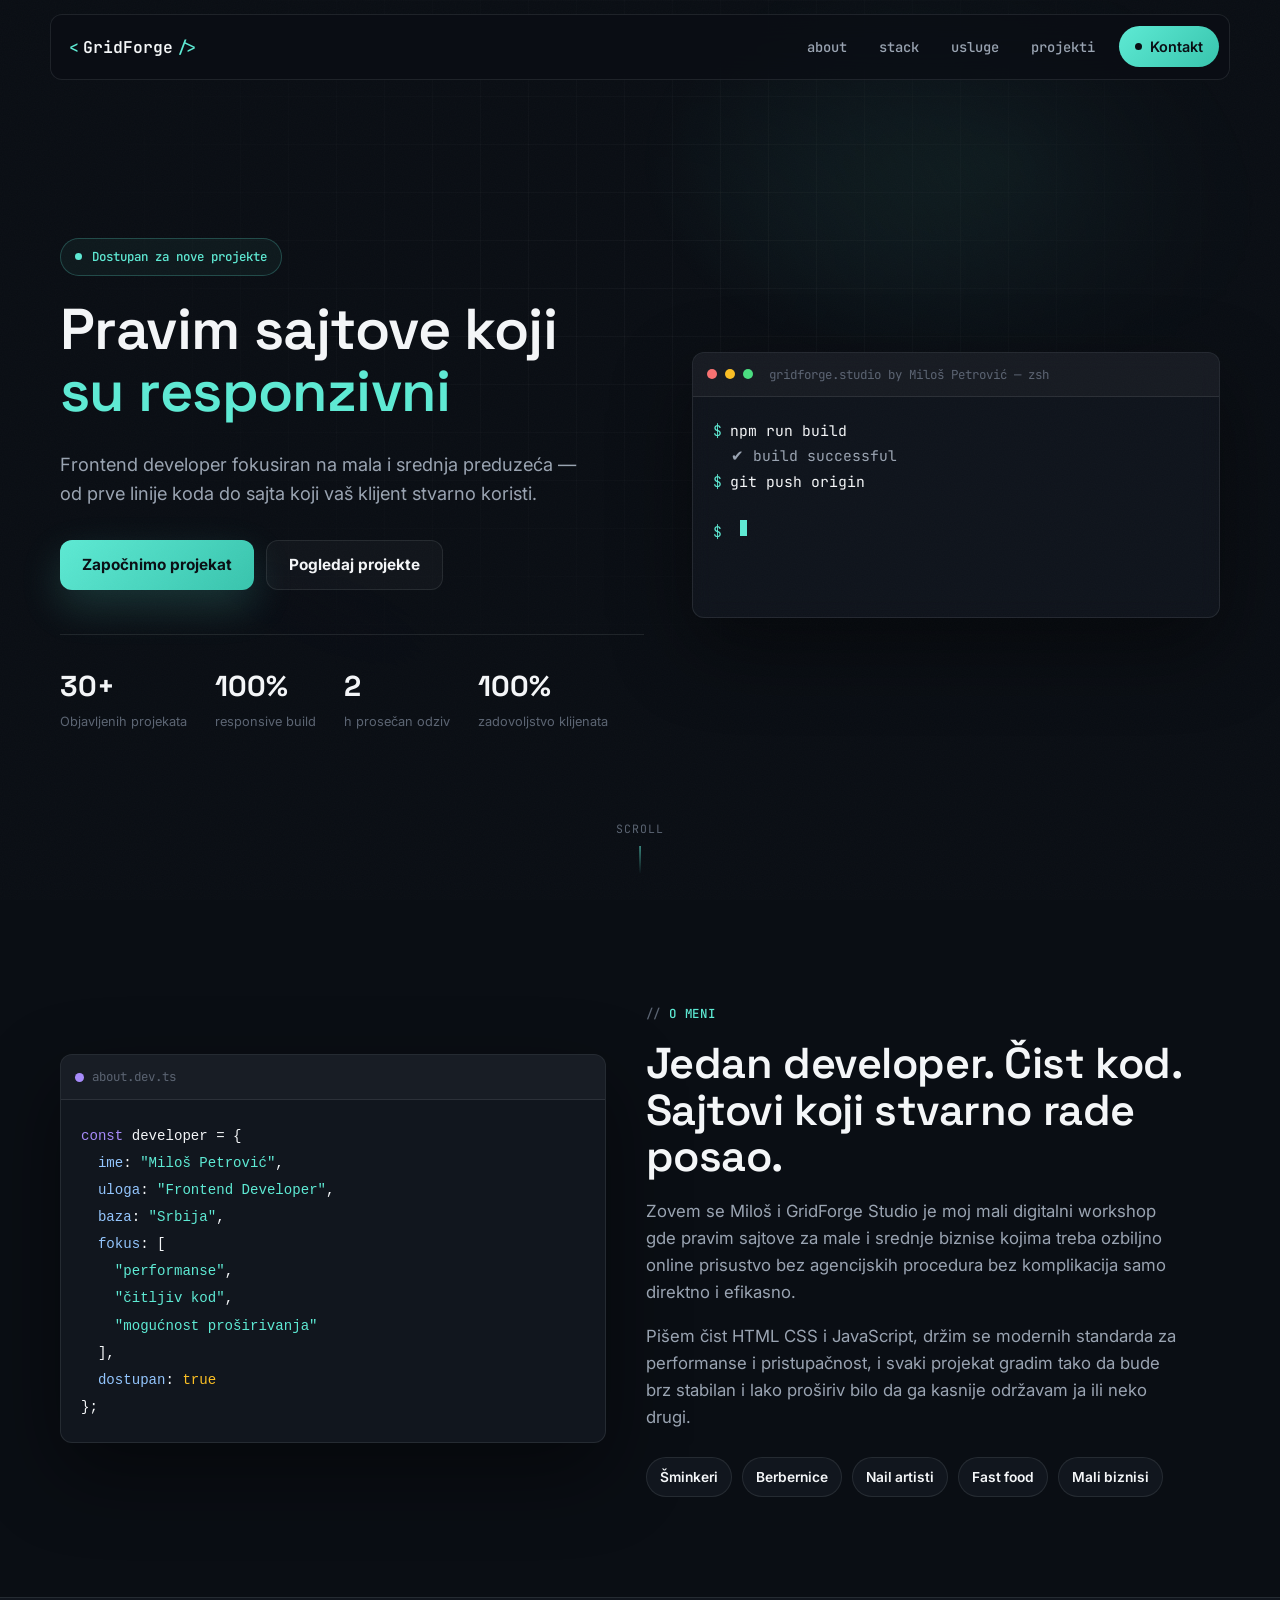
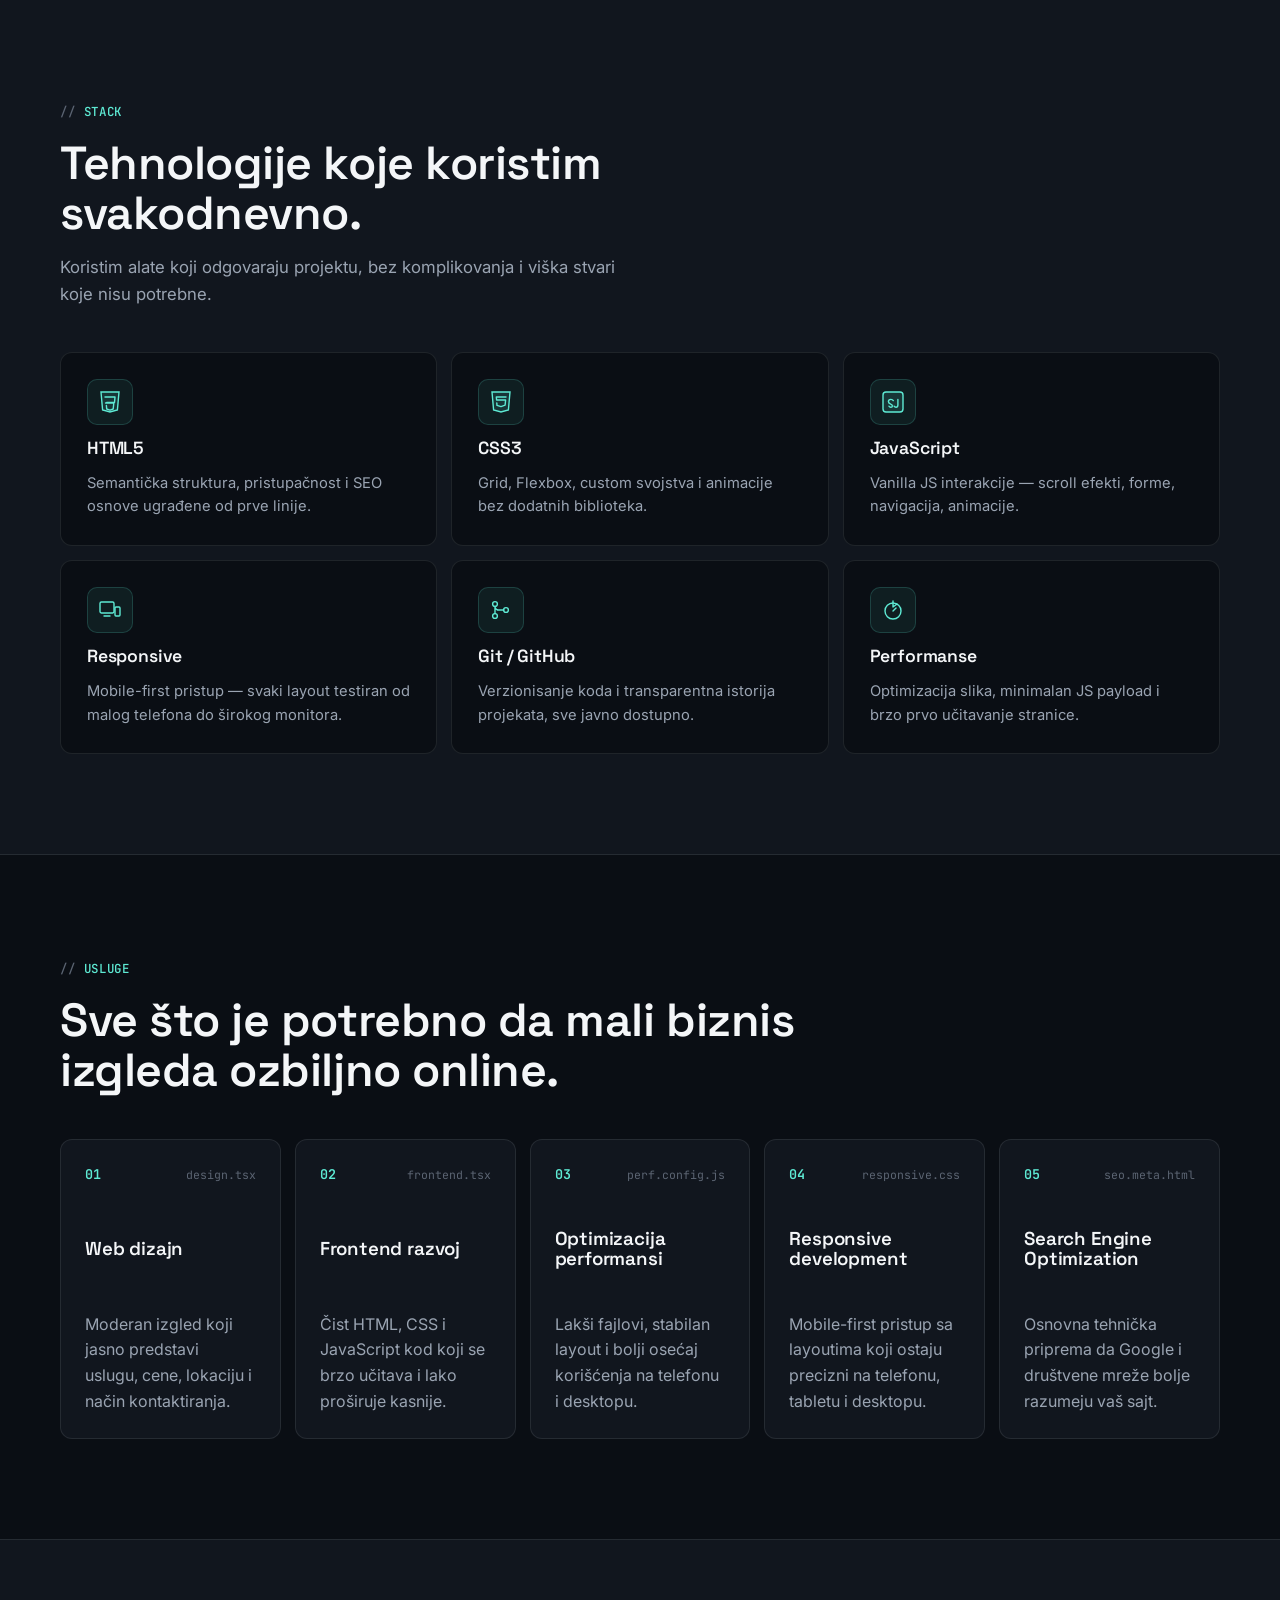
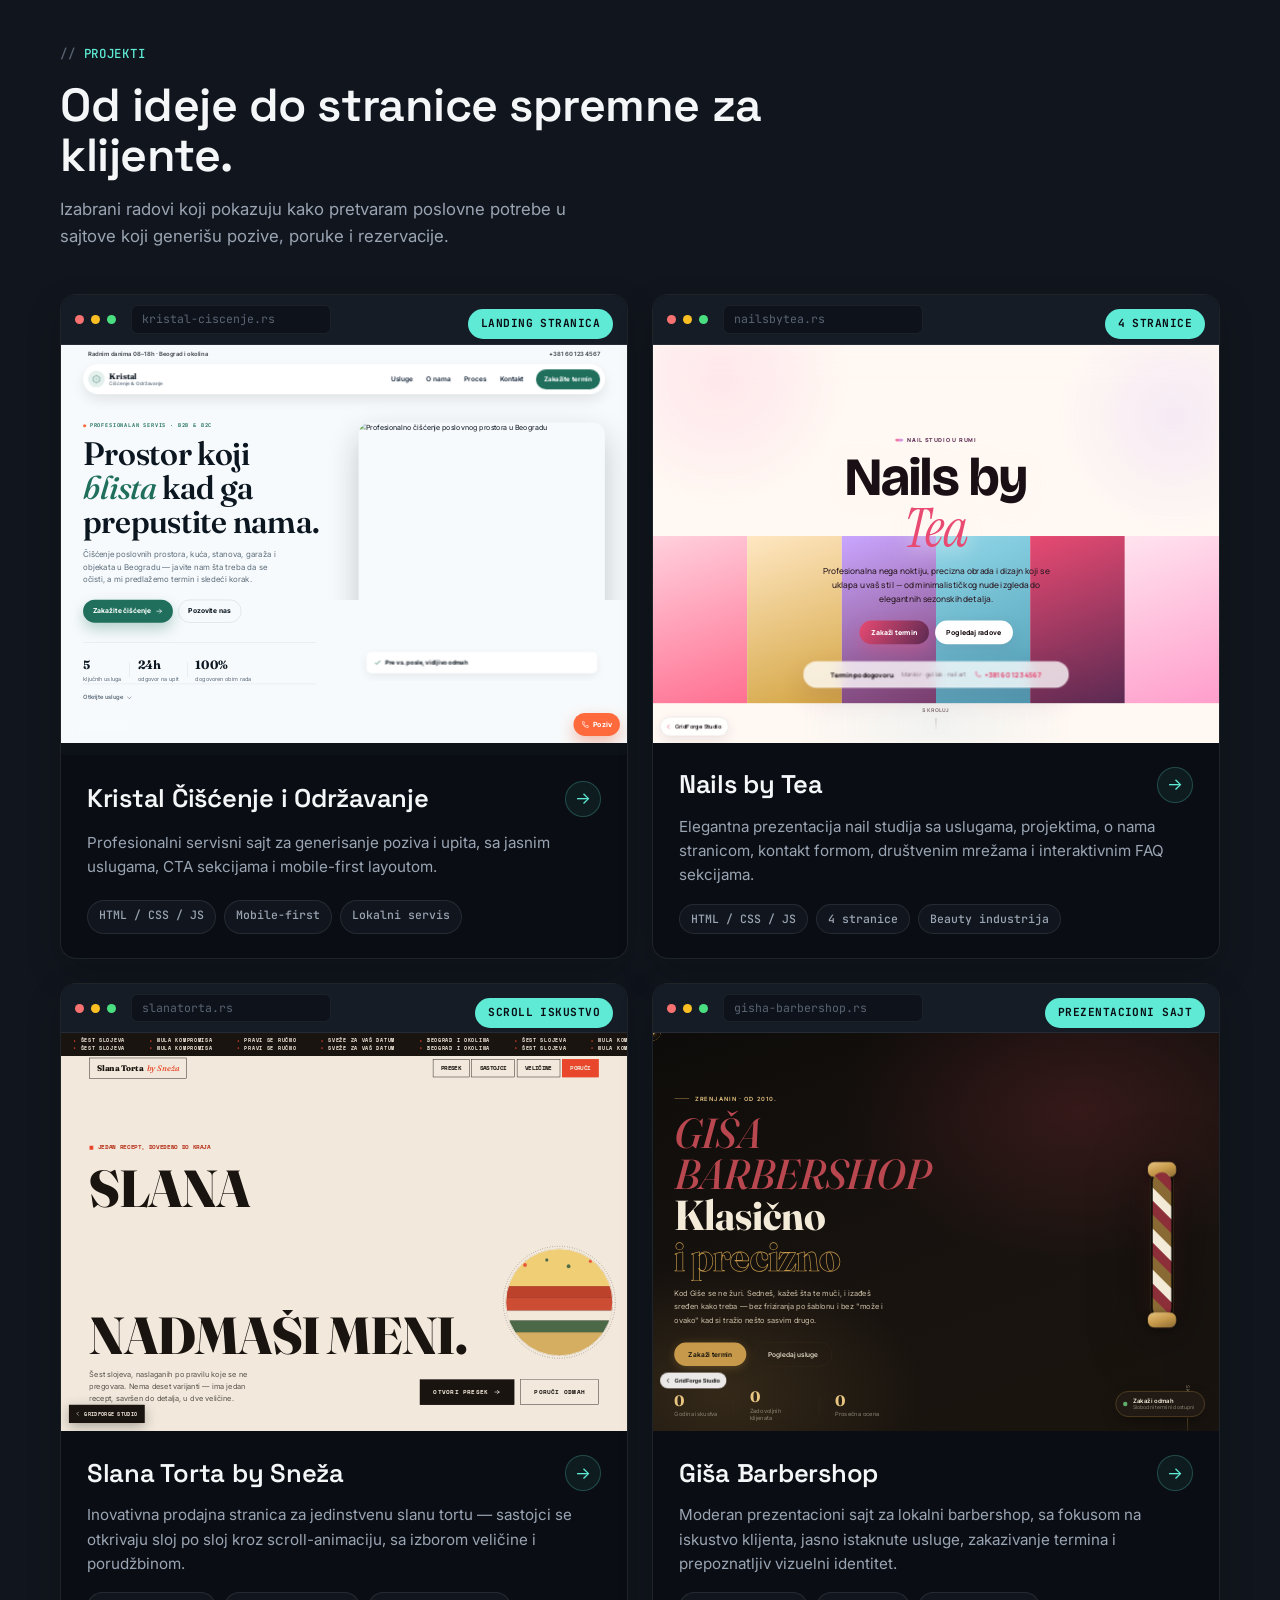
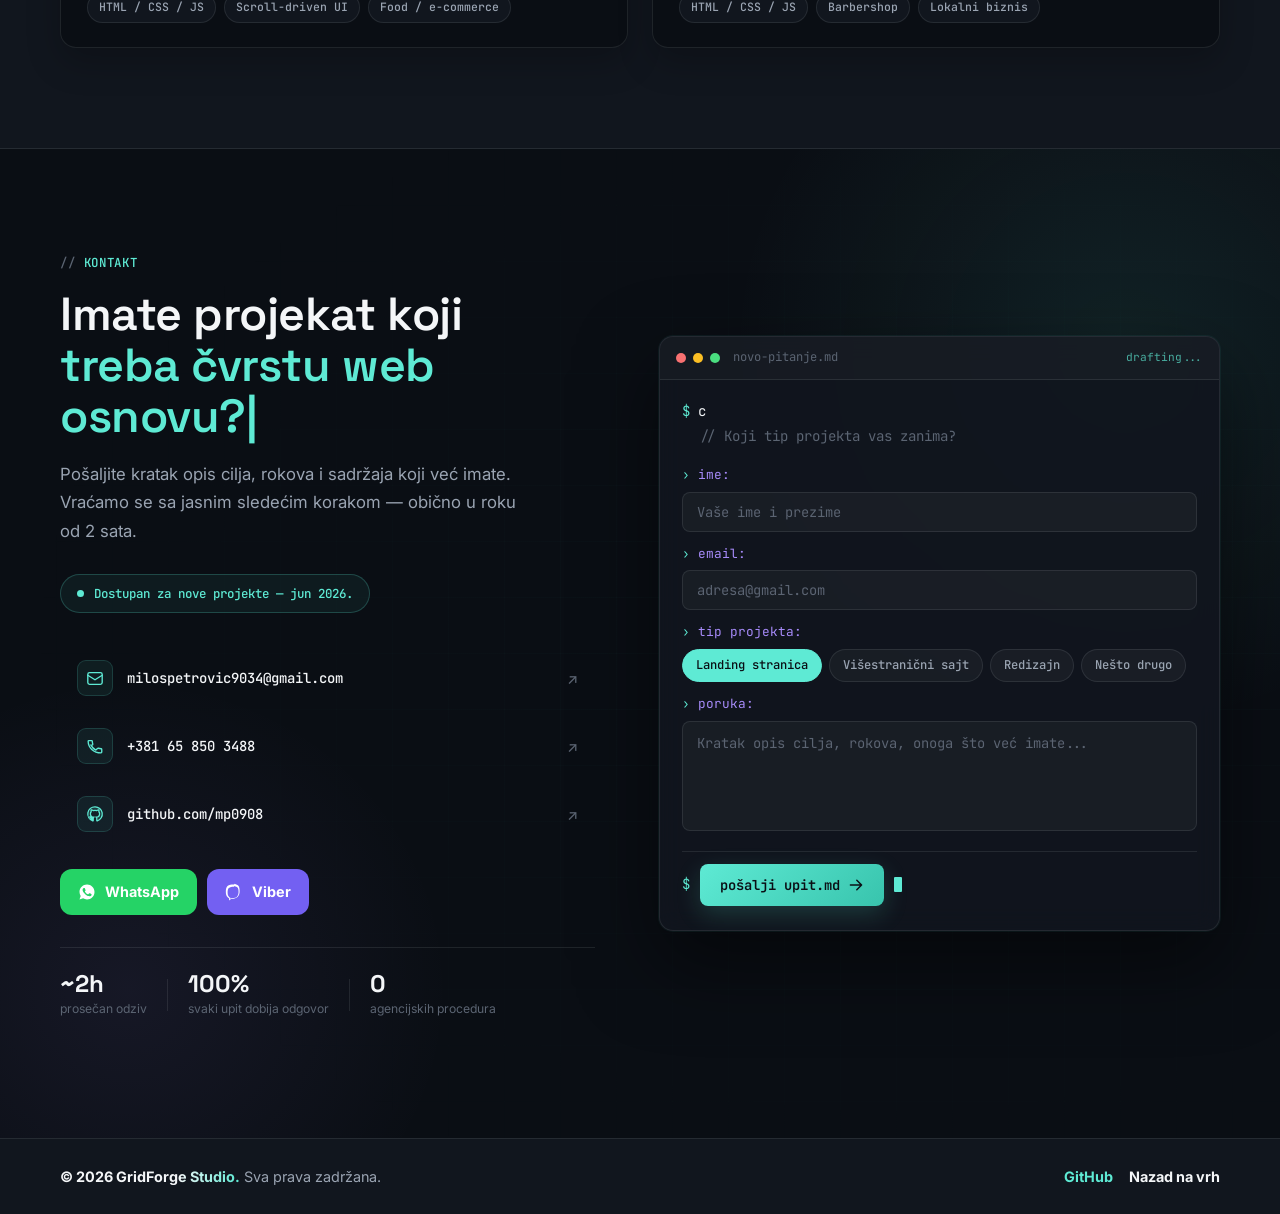
==== commit 4a5c8aa2: "Fix mobile nav toggle and align project cards 3-4 with 1-2 - Fix hamburger menu not opening: JS was " ====
--- a/index.html
+++ b/index.html
@@ -49,7 +49,7 @@
     </div>
   </header>
 
-  <div class="gf-mobile-nav" id="gf-mobile-nav" data-mobile-nav>
+  <div class="gf-mobile-nav" id="gf-mobile-nav" data-mobile-nav data-nav>
     <nav aria-label="Mobilna navigacija">
       <a href="#about" data-mobile-link><span class="nav-num">01</span>About</a>
       <a href="#stack" data-mobile-link><span class="nav-num">02</span>Stack</a>
@@ -415,8 +415,8 @@
             </div>
           </a>
 
-          <!-- PROJECT 3 — wide (spans 2 cols on desktop) -->
-          <a class="project-card project-card--wide reveal reveal-delay-3"
+          <!-- PROJECT 3 -->
+          <a class="project-card reveal reveal-delay-3"
             href="projects/slana-torta-bySneza/index.html" aria-label="Slana Torta by Sneža — otvori projekat">
             <div class="project-preview-wrap">
               <div class="project-browser-chrome" aria-hidden="true">
@@ -442,11 +442,43 @@
                 otkrivaju sloj po sloj kroz scroll-animaciju, sa izborom veličine i
                 porudžbinom.
               </p>
-
               <div class="project-meta">
                 <span>HTML / CSS / JS</span>
                 <span>Scroll-driven UI</span>
                 <span>Food / e-commerce</span>
+              </div>
+            </div>
+          </a>
+
+          <!-- PROJECT 4 -->
+          <a class="project-card reveal reveal-delay-4" href="projects/gishabarbershop/index.html"
+            aria-label="Giša Barbershop — otvori projekat">
+            <div class="project-preview-wrap">
+              <div class="project-browser-chrome" aria-hidden="true">
+                <span class="browser-dot"></span>
+                <span class="browser-dot"></span>
+                <span class="browser-dot"></span>
+                <span class="browser-url-bar">gisha-barbershop.rs</span>
+              </div>
+              <div class="iframe-viewport">
+                <iframe src="projects/gishabarbershop/index.html" title="Live preview — Giša Barbershop" loading="lazy"
+                  scrolling="yes" tabindex="-1" aria-hidden="true" sandbox="allow-scripts allow-same-origin"></iframe>
+              </div>
+              <span class="project-tag-float">Prezentacioni sajt</span>
+            </div>
+            <div class="project-info">
+              <div class="project-info-head">
+                <h3>Giša Barbershop</h3>
+                <span class="project-arrow" aria-hidden="true">→</span>
+              </div>
+              <p>
+                Moderan prezentacioni sajt za lokalni barbershop, sa fokusom na iskustvo klijenta,
+                jasno istaknute usluge, zakazivanje termina i prepoznatljiv vizuelni identitet.
+              </p>
+              <div class="project-meta">
+                <span>HTML / CSS / JS</span>
+                <span>Barbershop</span>
+                <span>Lokalni biznis</span>
               </div>
             </div>
           </a>
--- a/css/style.css
+++ b/css/style.css
@@ -203,6 +203,8 @@
 }
 
 .gf-burger {
+  position: relative;
+  z-index: 41;
   display: grid;
   gap: 5px;
   width: 40px;
@@ -210,6 +212,7 @@
   place-content: center;
   border: 1px solid var(--line);
   border-radius: 10px;
+  background: transparent;
 }
 
 .gf-burger span {
@@ -914,7 +917,9 @@
   }
 }
 
-/* ---------- projects ---------- */
+/* =======================================================
+   PROJECTS — iframe live preview cards
+   ======================================================= */
 
 .projects-section {
   background: var(--surface);
@@ -923,221 +928,130 @@
 
 .project-list {
   display: grid;
-  gap: 22px;
-}
+  gap: 24px;
+}
+
+/* ---------- card ---------- */
 
 .project-card {
   display: grid;
   overflow: hidden;
   background: var(--bg);
   border: 1px solid var(--line);
-  border-radius: 14px;
-  box-shadow: 0 14px 34px rgba(0, 0, 0, 0.2);
-  transition: transform 200ms ease, border-color 200ms ease, box-shadow 200ms ease;
+  border-radius: 16px;
+  box-shadow: 0 14px 34px rgba(0, 0, 0, 0.22);
+  transition: transform 220ms ease, border-color 220ms ease, box-shadow 220ms ease;
+  cursor: pointer;
+  text-decoration: none;
+  color: inherit;
 }
 
 .project-card:hover,
 .project-card:focus-visible {
-  transform: translateY(-4px);
-  border-color: rgba(94, 234, 212, 0.28);
-  box-shadow: 0 22px 50px rgba(0, 0, 0, 0.32);
-}
-
-.project-media {
+  transform: translateY(-5px);
+  border-color: rgba(94, 234, 212, 0.32);
+  box-shadow: 0 26px 60px rgba(0, 0, 0, 0.36);
+}
+
+.project-card:focus-visible {
+  outline: 2px solid var(--accent);
+  outline-offset: 3px;
+}
+
+/* ---------- browser chrome ---------- */
+
+.project-preview-wrap {
   position: relative;
-  padding: 18px;
-  background: linear-gradient(180deg, #161c26, #0d1118);
-}
+  background: #0d1118;
+}
+
+.project-browser-chrome {
+  display: flex;
+  align-items: center;
+  gap: 7px;
+  padding: 10px 14px;
+  background: #151c26;
+  border-bottom: 1px solid rgba(244, 246, 248, 0.07);
+}
+
+.browser-dot {
+  display: inline-block;
+  width: 9px;
+  height: 9px;
+  border-radius: 50%;
+  background: rgba(244, 246, 248, 0.15);
+  flex-shrink: 0;
+}
+
+.browser-dot:nth-child(1) { background: #f87171; }
+.browser-dot:nth-child(2) { background: #fbbf24; }
+.browser-dot:nth-child(3) { background: #4ade80; }
+
+.browser-url-bar {
+  flex: 1;
+  margin-left: 8px;
+  padding: 4px 10px;
+  font-family: var(--mono);
+  font-size: 0.72rem;
+  color: var(--subtle);
+  background: rgba(10, 14, 20, 0.6);
+  border: 1px solid rgba(244, 246, 248, 0.06);
+  border-radius: 6px;
+  white-space: nowrap;
+  overflow: hidden;
+  text-overflow: ellipsis;
+  max-width: 200px;
+}
+
+/* ---------- iframe viewport ---------- */
+
+.iframe-viewport {
+  position: relative;
+  width: 100%;
+  /* Visible height of the preview window */
+  height: 340px;
+  overflow: hidden;
+  background: #fff;
+}
+
+/* The iframe is rendered at 1280px wide then scaled down to fit */
+.iframe-viewport iframe {
+  position: absolute;
+  top: 0;
+  left: 0;
+  width: 1280px;          /* desktop width of the embedded site */
+  height: 900px;          /* enough to show the hero without cutting off */
+  border: none;
+  pointer-events: none;   /* card link handles the click; iframe is display-only */
+  transform-origin: top left;
+  /* scale = container_width / iframe_width — set via JS, fallback here */
+  transform: scale(0.32);
+}
+
+/* ---------- floating tag ---------- */
 
 .project-tag-float {
   position: absolute;
-  top: 32px;
-  right: 32px;
+  top: 14px;
+  right: 14px;
   z-index: 2;
-  padding: 7px 12px;
+  padding: 6px 13px;
   color: var(--bg);
-  font-size: 0.74rem;
+  font-family: var(--mono);
+  font-size: 0.7rem;
   font-weight: 700;
-  letter-spacing: 0.03em;
+  letter-spacing: 0.04em;
   text-transform: uppercase;
   background: var(--accent);
   border-radius: 999px;
 }
 
-.project-browser {
-  overflow: hidden;
-  border-radius: 10px;
-  border: 1px solid rgba(244, 246, 248, 0.08);
-  box-shadow: 0 20px 40px rgba(0, 0, 0, 0.3);
-}
-
-.browser-bar {
-  display: flex;
-  align-items: center;
-  gap: 8px;
-  padding: 10px 12px;
-  background: #1a212c;
-  border-bottom: 1px solid rgba(244, 246, 248, 0.08);
-}
-
-.browser-dot {
-  width: 9px;
-  height: 9px;
-  border-radius: 50%;
-  background: rgba(244, 246, 248, 0.18);
-}
-
-.browser-url {
-  margin-left: 8px;
-  padding: 4px 10px;
-  color: var(--subtle);
-  font-family: var(--mono);
-  font-size: 0.7rem;
-  background: #0d1118;
-  border-radius: 6px;
-  border: 1px solid rgba(244, 246, 248, 0.06);
-}
-
-.browser-preview {
-  display: grid;
-  gap: 18px;
-  min-height: 230px;
-  padding: 22px;
-  background-position: center;
-  background-size: cover;
-}
-
-.kristal-bg {
-  background-image:
-    linear-gradient(0deg, rgba(9, 28, 45, 0.74), rgba(9, 28, 45, 0.22)),
-    url("https://images.unsplash.com/photo-1585421514738-01798e348b17?auto=format&fit=crop&w=1000&q=80");
-}
-
-.nails-bg {
-  background-image:
-    linear-gradient(0deg, rgba(42, 21, 31, 0.74), rgba(42, 21, 31, 0.16)),
-    url("https://images.unsplash.com/photo-1604654894610-df63bc536371?auto=format&fit=crop&w=1000&q=80");
-}
-
-.cake-bg {
-  background-image:
-    linear-gradient(0deg, rgba(31, 22, 16, 0.78), rgba(31, 22, 16, 0.24)),
-    url("../assets/images/slanatortabg.png");
-}
-
-.preview-header {
-  display: flex;
-  align-items: center;
-  justify-content: space-between;
-}
-
-.preview-header span:first-child {
-  width: 96px;
-  height: 16px;
-  background: #ffffff;
-  border-radius: 6px;
-}
-
-.preview-header span:last-child {
-  width: 70px;
-  height: 26px;
-  background: #16a37b;
-  border-radius: 6px;
-}
-
-.nails-bg .preview-header span:first-child {
-  width: 112px;
-  background: #fff7fa;
-}
-
-.nails-bg .preview-header span:last-child {
-  background: #d75f8d;
-}
-
-.cake-bg .preview-header span:first-child {
-  width: 108px;
-  background: #fdf6ec;
-}
-
-.cake-bg .preview-header span:last-child {
-  background: #c2542e;
-}
-
-.preview-hero {
-  display: grid;
-  max-width: 320px;
-  gap: 10px;
-  margin-top: 6px;
-}
-
-.preview-hero span {
-  color: #a7f3d0;
-  font-size: 0.7rem;
-  font-weight: 800;
-  letter-spacing: 0.1em;
-  text-transform: uppercase;
-}
-
-.nails-bg .preview-hero span {
-  color: #ffd5e4;
-}
-
-.cake-bg .preview-hero span {
-  color: #f3d49a;
-}
-
-.preview-hero strong {
-  color: #ffffff;
-  font-family: var(--display);
-  font-size: clamp(1.4rem, 7vw, 2.2rem);
-  line-height: 1.05;
-}
-
-.preview-hero div {
-  width: 128px;
-  height: 30px;
-  background: #1ba784;
-  border-radius: 6px;
-  box-shadow: 0 14px 28px rgba(27, 167, 132, 0.18);
-}
-
-.nails-bg .preview-hero div {
-  background: #9f345f;
-  box-shadow: 0 14px 28px rgba(159, 52, 95, 0.24);
-}
-
-.cake-bg .preview-hero div {
-  background: #c2542e;
-  box-shadow: 0 14px 28px rgba(194, 84, 46, 0.24);
-}
-
-.preview-services {
-  display: grid;
-  grid-template-columns: repeat(3, minmax(0, 1fr));
-  gap: 10px;
-  margin-top: auto;
-}
-
-.preview-services span {
-  min-height: 54px;
-  background: rgba(255, 255, 255, 0.88);
-  border: 1px solid rgba(255, 255, 255, 0.3);
-  border-radius: 6px;
-  box-shadow: 0 12px 24px rgba(0, 0, 0, 0.18);
-}
-
-.nails-bg .preview-services span {
-  background: rgba(255, 247, 250, 0.9);
-}
-
-.cake-bg .preview-services span {
-  background: rgba(253, 246, 236, 0.9);
-}
+/* ---------- project info ---------- */
 
 .project-info {
   display: grid;
   gap: 12px;
-  padding: 26px;
+  padding: 24px 26px;
 }
 
 .project-info-head {
@@ -1148,17 +1062,17 @@
 }
 
 .project-info h3 {
-  font-size: clamp(1.3rem, 4.6vw, 1.7rem);
+  font-size: clamp(1.2rem, 3.5vw, 1.6rem);
 }
 
 .project-arrow {
   display: grid;
   flex-shrink: 0;
-  width: 38px;
-  height: 38px;
+  width: 36px;
+  height: 36px;
   place-items: center;
   color: var(--accent);
-  font-size: 1.1rem;
+  font-size: 1.05rem;
   border: 1px solid rgba(94, 234, 212, 0.24);
   border-radius: 50%;
   background: rgba(94, 234, 212, 0.06);
@@ -1173,20 +1087,21 @@
 .project-info p {
   max-width: 560px;
   color: var(--muted);
+  font-size: 0.95rem;
 }
 
 .project-meta {
   display: flex;
   flex-wrap: wrap;
   gap: 8px;
-  margin-top: 6px;
+  margin-top: 4px;
 }
 
 .project-meta span {
-  padding: 6px 10px;
+  padding: 5px 11px;
   font-family: var(--mono);
   color: var(--muted);
-  font-size: 0.74rem;
+  font-size: 0.72rem;
   font-weight: 500;
   background: var(--surface);
   border: 1px solid var(--line);
@@ -1200,25 +1115,31 @@
 }
 
 @media (min-width: 1040px) {
-  .project-list {
-    grid-template-columns: repeat(2, minmax(0, 1fr));
-  }
-
-  .project-list > :nth-child(3) {
-    grid-column: span 2;
-  }
-
-  .project-list > :nth-child(3) .project-media {
-    display: grid;
+  .iframe-viewport {
+    height: 230px;
+  }
+}
+
+@media (max-width: 719px) {
+  .iframe-viewport {
+    height: 280px;
+  }
+
+  .browser-url-bar {
+    max-width: 140px;
+  }
+}
+
+@media (prefers-reduced-motion: reduce) {
+  .project-card,
+  .project-arrow {
+    transition: none;
   }
 }
 
 /* =======================================================
    CONTACT SECTION — terminal-style redesign
-   Dodati u style.css, zamenjuje stare .contact-* stilove
    ======================================================= */
-
-/* ---------- section wrapper ---------- */
 
 .contact-section {
   position: relative;
@@ -1248,8 +1169,6 @@
     radial-gradient(36% 45% at 10% 85%, rgba(167, 139, 250, 0.08), transparent 70%);
 }
 
-/* ---------- two-column layout ---------- */
-
 .contact-layout {
   display: grid;
   gap: 48px;
@@ -1263,8 +1182,6 @@
     align-items: center;
   }
 }
-
-/* ---------- LEFT column ---------- */
 
 .contact-heading {
   font-size: clamp(2rem, 5vw, 2.9rem);
@@ -1296,8 +1213,6 @@
   margin-bottom: 28px;
   line-height: 1.7;
 }
-
-/* availability */
 
 .contact-availability {
   display: inline-flex;
@@ -1329,8 +1244,6 @@
   70%  { box-shadow: 0 0 0 7px rgba(94,234,212,0);   }
   100% { box-shadow: 0 0 0 0   rgba(94,234,212,0);   }
 }
-
-/* direct contact rows */
 
 .contact-direct {
   display: grid;
@@ -1390,8 +1303,6 @@
   transform: translate(2px, -2px);
 }
 
-/* messenger buttons */
-
 .contact-messengers {
   display: flex;
   flex-wrap: wrap;
@@ -1420,8 +1331,6 @@
 .messenger-wa    { background: #25d366; }
 .messenger-viber { background: #7360f2; }
 
-/* response promise */
-
 .response-promise {
   display: flex;
   align-items: center;
@@ -1455,8 +1364,6 @@
   background: var(--line);
   flex-shrink: 0;
 }
-
-/* ---------- RIGHT column — terminal ---------- */
 
 .contact-terminal {
   background: rgba(17, 22, 30, 0.9);
@@ -1469,8 +1376,6 @@
   overflow: hidden;
 }
 
-/* terminal title bar */
-
 .ct-bar {
   display: flex;
   align-items: center;
@@ -1506,8 +1411,6 @@
   opacity: 0.7;
 }
 
-/* terminal body */
-
 .ct-body {
   padding: 20px 22px 24px;
   font-family: var(--mono);
@@ -1540,8 +1443,6 @@
 
 .ct-comment { color: var(--subtle); }
 .ct-ok      { color: var(--accent); }
-
-/* form fields */
 
 .ct-form {
   display: grid;
@@ -1601,8 +1502,6 @@
   line-height: 1.6;
   min-height: 100px;
 }
-
-/* chip selector */
 
 .ct-chips {
   display: flex;
@@ -1633,8 +1532,6 @@
   background: var(--accent);
   border-color: var(--accent);
 }
-
-/* submit row */
 
 .ct-submit-row {
   display: flex;
@@ -1681,8 +1578,6 @@
   vertical-align: text-bottom;
 }
 
-/* success */
-
 .ct-success {
   display: none;
   padding-top: 12px;
@@ -1697,8 +1592,6 @@
   from { opacity: 0; transform: translateY(8px); }
   to   { opacity: 1; transform: translateY(0); }
 }
-
-/* ---------- responsive ---------- */
 
 @media (max-width: 479px) {
   .response-promise {
@@ -1912,272 +1805,4 @@
   .about-layout {
     grid-template-columns: 1fr;
   }
-}
-
-/* ---------- Contact na mobilnom ---------- */
-
-@media (max-width: 479px) {
-  .contact-card {
-    padding: 18px;
-  }
-
-  .contact-chat-actions {
-    flex-direction: column;
-  }
-
-  .chat-btn {
-    justify-content: center;
-  }
-}
-
-/* =======================================================
-   PROJECTS — iframe live preview cards
-   Zamenjuje stare .project-card stilove u style.css
-   ======================================================= */
-
-/* ---------- section layout ---------- */
-
-.projects-section {
-  background: var(--surface);
-  border-block: 1px solid var(--line);
-}
-
-.project-list {
-  display: grid;
-  gap: 24px;
-}
-
-/* ---------- card ---------- */
-
-.project-card {
-  display: grid;
-  overflow: hidden;
-  background: var(--bg);
-  border: 1px solid var(--line);
-  border-radius: 16px;
-  box-shadow: 0 14px 34px rgba(0, 0, 0, 0.22);
-  transition: transform 220ms ease, border-color 220ms ease, box-shadow 220ms ease;
-  cursor: pointer;
-  text-decoration: none;
-  color: inherit;
-}
-
-.project-card:hover,
-.project-card:focus-visible {
-  transform: translateY(-5px);
-  border-color: rgba(94, 234, 212, 0.32);
-  box-shadow: 0 26px 60px rgba(0, 0, 0, 0.36);
-}
-
-.project-card:focus-visible {
-  outline: 2px solid var(--accent);
-  outline-offset: 3px;
-}
-
-/* ---------- browser chrome ---------- */
-
-.project-preview-wrap {
-  position: relative;
-  background: #0d1118;
-}
-
-.project-browser-chrome {
-  display: flex;
-  align-items: center;
-  gap: 7px;
-  padding: 10px 14px;
-  background: #151c26;
-  border-bottom: 1px solid rgba(244, 246, 248, 0.07);
-}
-
-.browser-dot {
-  display: inline-block;
-  width: 9px;
-  height: 9px;
-  border-radius: 50%;
-  background: rgba(244, 246, 248, 0.15);
-  flex-shrink: 0;
-}
-
-.browser-dot:nth-child(1) { background: #f87171; }
-.browser-dot:nth-child(2) { background: #fbbf24; }
-.browser-dot:nth-child(3) { background: #4ade80; }
-
-.browser-url-bar {
-  flex: 1;
-  margin-left: 8px;
-  padding: 4px 10px;
-  font-family: var(--mono);
-  font-size: 0.72rem;
-  color: var(--subtle);
-  background: rgba(10, 14, 20, 0.6);
-  border: 1px solid rgba(244, 246, 248, 0.06);
-  border-radius: 6px;
-  white-space: nowrap;
-  overflow: hidden;
-  text-overflow: ellipsis;
-  max-width: 200px;
-}
-
-/* ---------- iframe viewport ---------- */
-
-.iframe-viewport {
-  position: relative;
-  width: 100%;
-  /* Visible height of the preview window */
-  height: 340px;
-  overflow: hidden;
-  background: #fff;
-}
-
-/* The iframe is rendered at 1280px wide then scaled down to fit */
-.iframe-viewport iframe {
-  position: absolute;
-  top: 0;
-  left: 0;
-  width: 1280px;          /* desktop width of the embedded site */
-  height: 900px;          /* enough to show the hero without cutting off */
-  border: none;
-  pointer-events: none;   /* card link handles the click; iframe is display-only */
-  transform-origin: top left;
-  /* scale = container_width / iframe_width — set via JS, fallback here */
-  transform: scale(0.32);
-}
-
-/* ---------- floating tag ---------- */
-
-.project-tag-float {
-  position: absolute;
-  top: 14px;
-  right: 14px;
-  z-index: 2;
-  padding: 6px 13px;
-  color: var(--bg);
-  font-family: var(--mono);
-  font-size: 0.7rem;
-  font-weight: 700;
-  letter-spacing: 0.04em;
-  text-transform: uppercase;
-  background: var(--accent);
-  border-radius: 999px;
-}
-
-/* ---------- project info ---------- */
-
-.project-info {
-  display: grid;
-  gap: 12px;
-  padding: 24px 26px;
-}
-
-.project-info-head {
-  display: flex;
-  align-items: center;
-  justify-content: space-between;
-  gap: 12px;
-}
-
-.project-info h3 {
-  font-size: clamp(1.2rem, 3.5vw, 1.6rem);
-}
-
-.project-arrow {
-  display: grid;
-  flex-shrink: 0;
-  width: 36px;
-  height: 36px;
-  place-items: center;
-  color: var(--accent);
-  font-size: 1.05rem;
-  border: 1px solid rgba(94, 234, 212, 0.24);
-  border-radius: 50%;
-  background: rgba(94, 234, 212, 0.06);
-  transition: transform 200ms ease, background 200ms ease;
-}
-
-.project-card:hover .project-arrow {
-  transform: translate(3px, -3px);
-  background: rgba(94, 234, 212, 0.14);
-}
-
-.project-info p {
-  max-width: 560px;
-  color: var(--muted);
-  font-size: 0.95rem;
-}
-
-.project-meta {
-  display: flex;
-  flex-wrap: wrap;
-  gap: 8px;
-  margin-top: 4px;
-}
-
-.project-meta span {
-  padding: 5px 11px;
-  font-family: var(--mono);
-  color: var(--muted);
-  font-size: 0.72rem;
-  font-weight: 500;
-  background: var(--surface);
-  border: 1px solid var(--line);
-  border-radius: 999px;
-}
-
-
-
-@media (min-width: 720px) {
-  .project-list {
-    grid-template-columns: repeat(2, minmax(0, 1fr));
-  }
-
-  .project-card--wide {
-    grid-column: span 2;
-  }
-
-  .project-card--wide {
-    grid-template-columns: minmax(0, 1.4fr) minmax(0, 1fr);
-  }
-
-  .project-card--wide .project-preview-wrap {
-    border-radius: 0;
-  }
-
-  .project-card--wide .project-info {
-    align-content: center;
-    padding: 32px;
-  }
-
-  .iframe-viewport {
-    height: 360px;
-  }
-}
-
-@media (min-width: 1040px) {
-  .iframe-viewport {
-    height: 400px;
-  }
-}
-
-
-@media (max-width: 719px) {
-  .iframe-viewport {
-    height: 280px;
-  }
-
-  .project-card--wide {
-    grid-column: span 1;
-  }
-
-  .browser-url-bar {
-    max-width: 140px;
-  }
-}
-
-
-@media (prefers-reduced-motion: reduce) {
-  .project-card,
-  .project-arrow {
-    transition: none;
-  }
 }
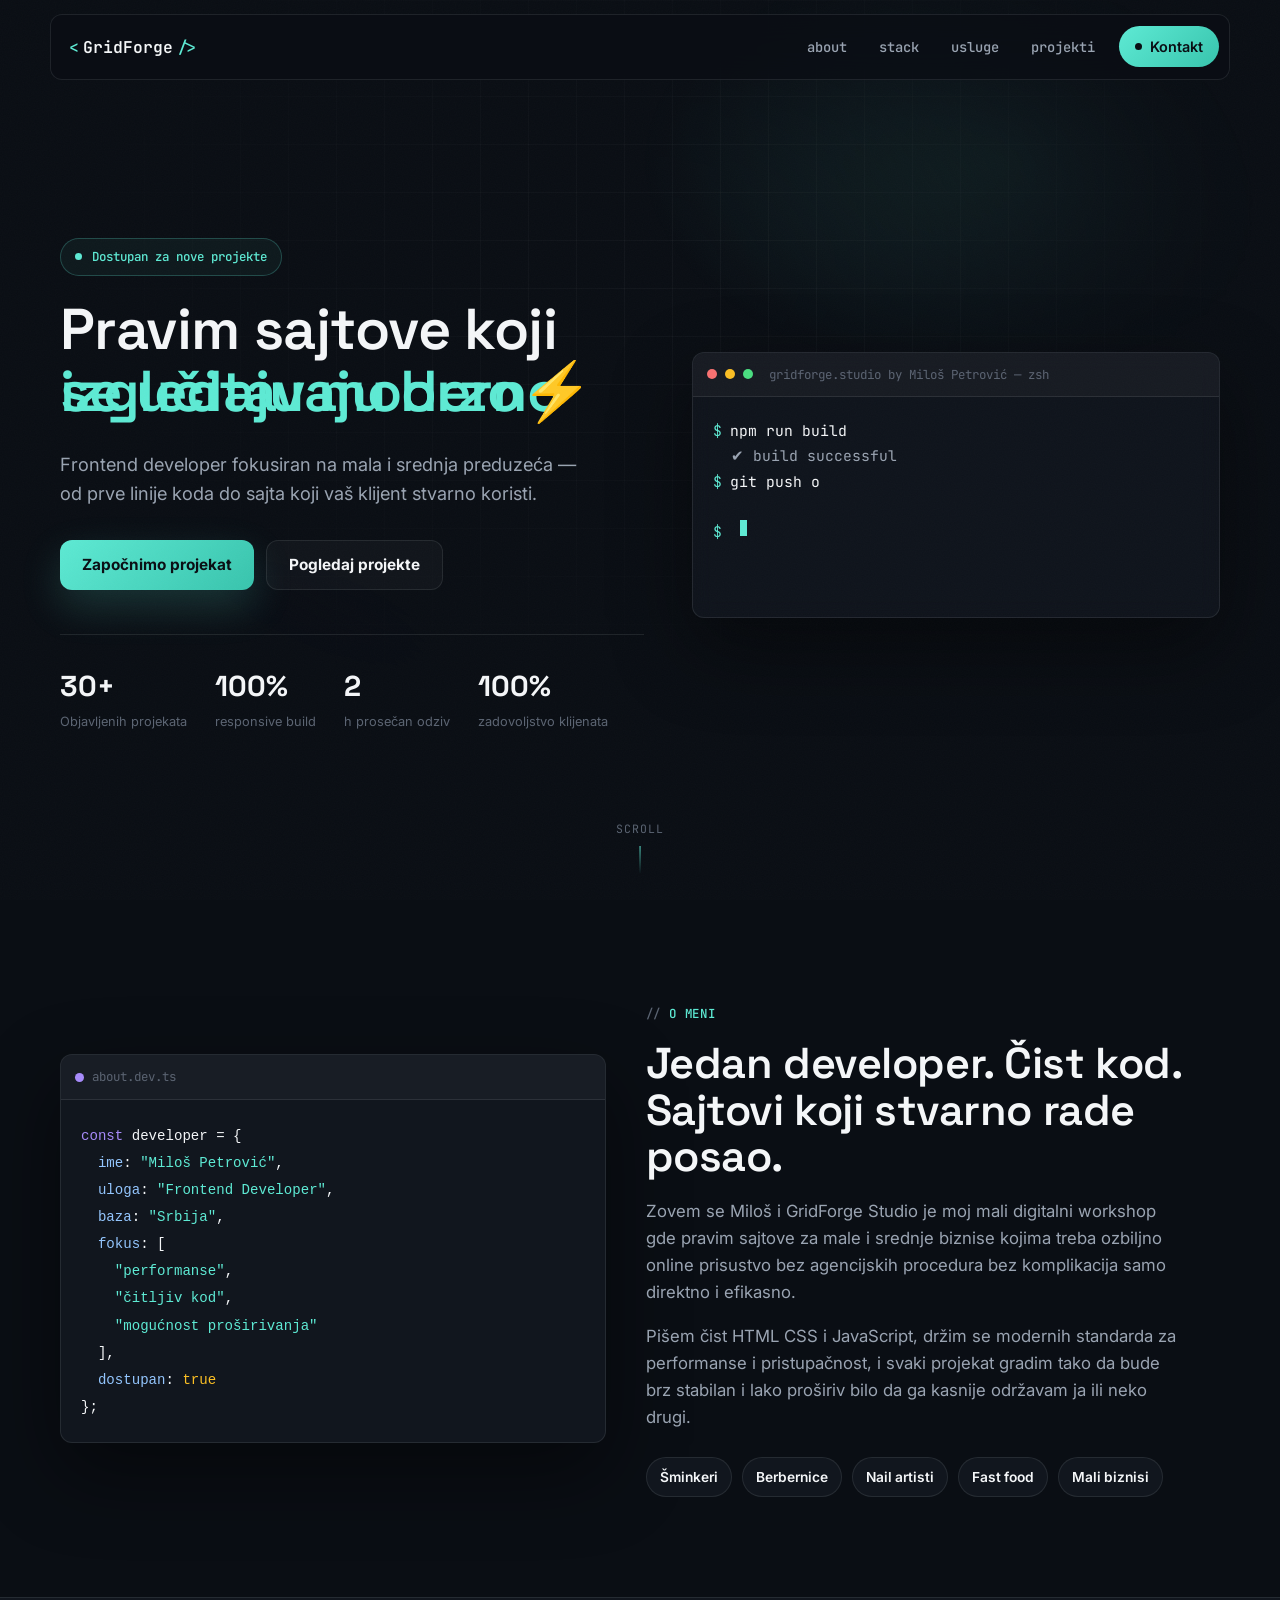
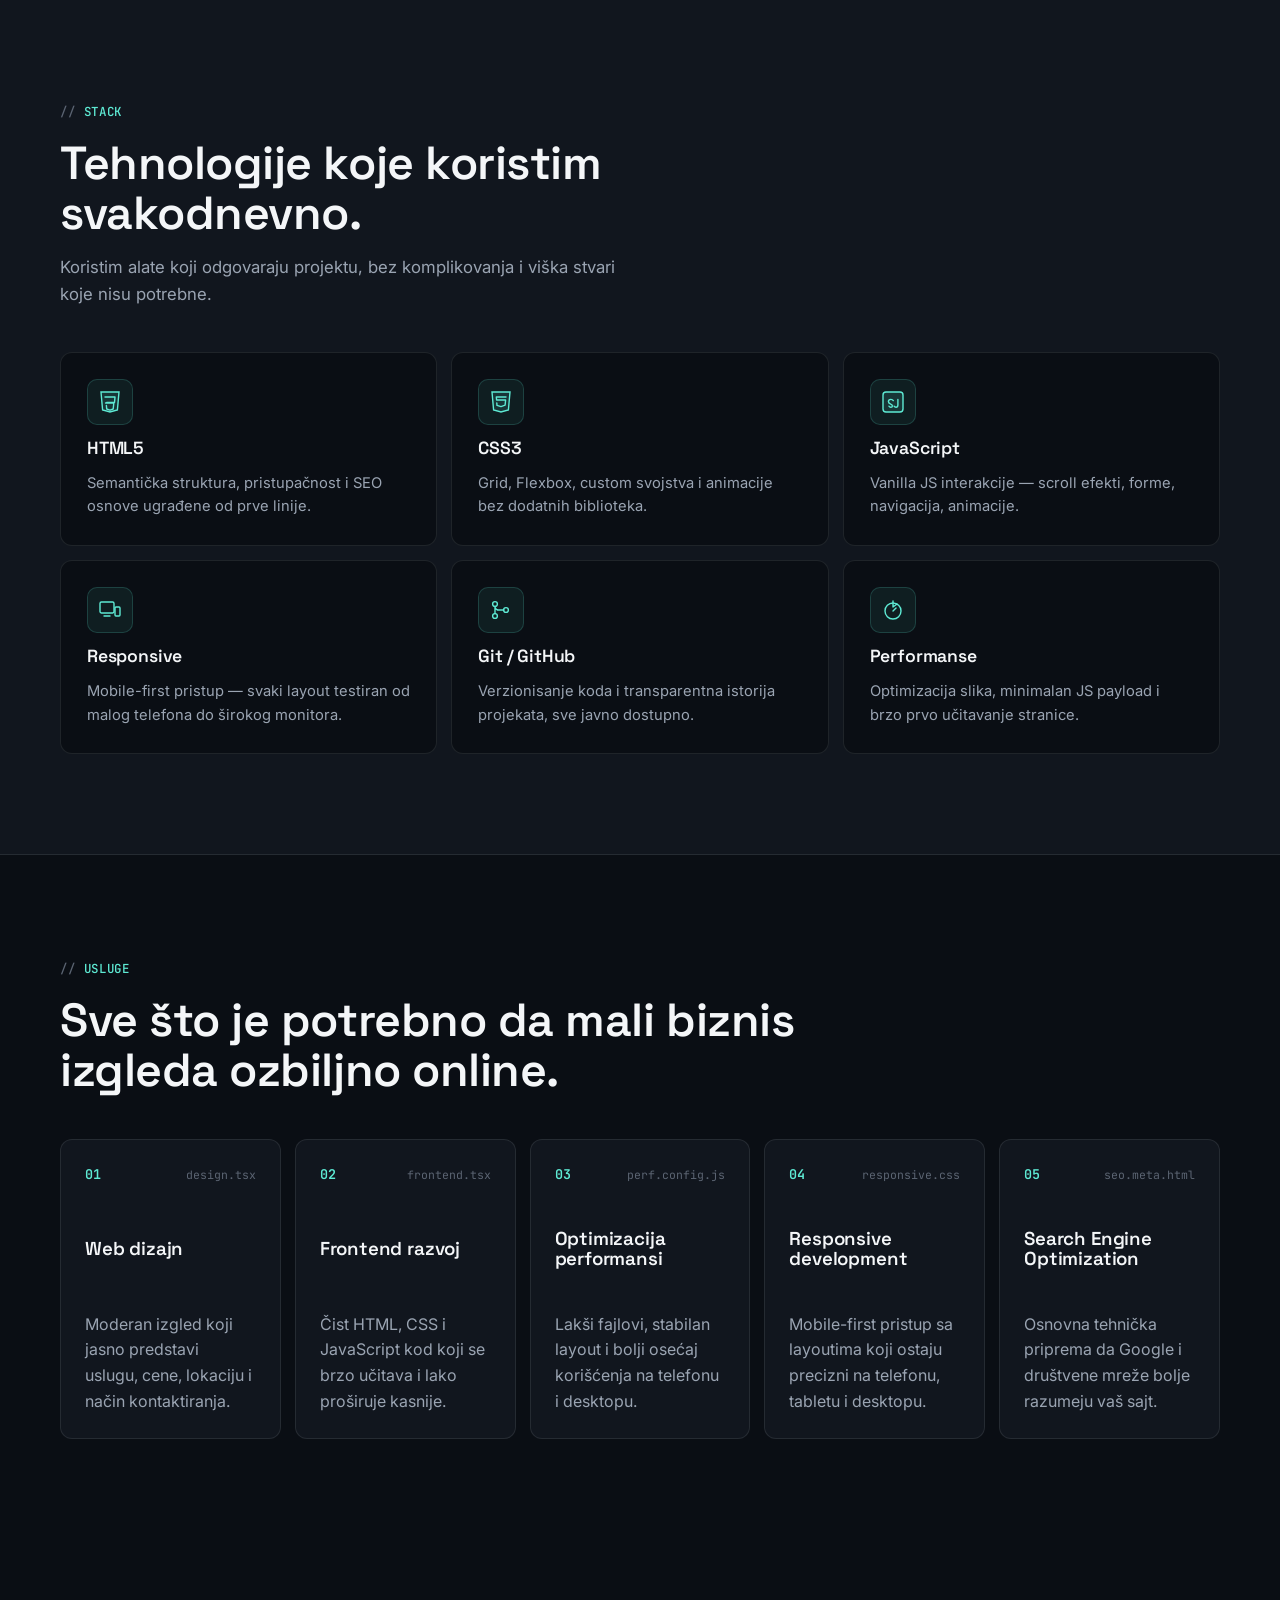
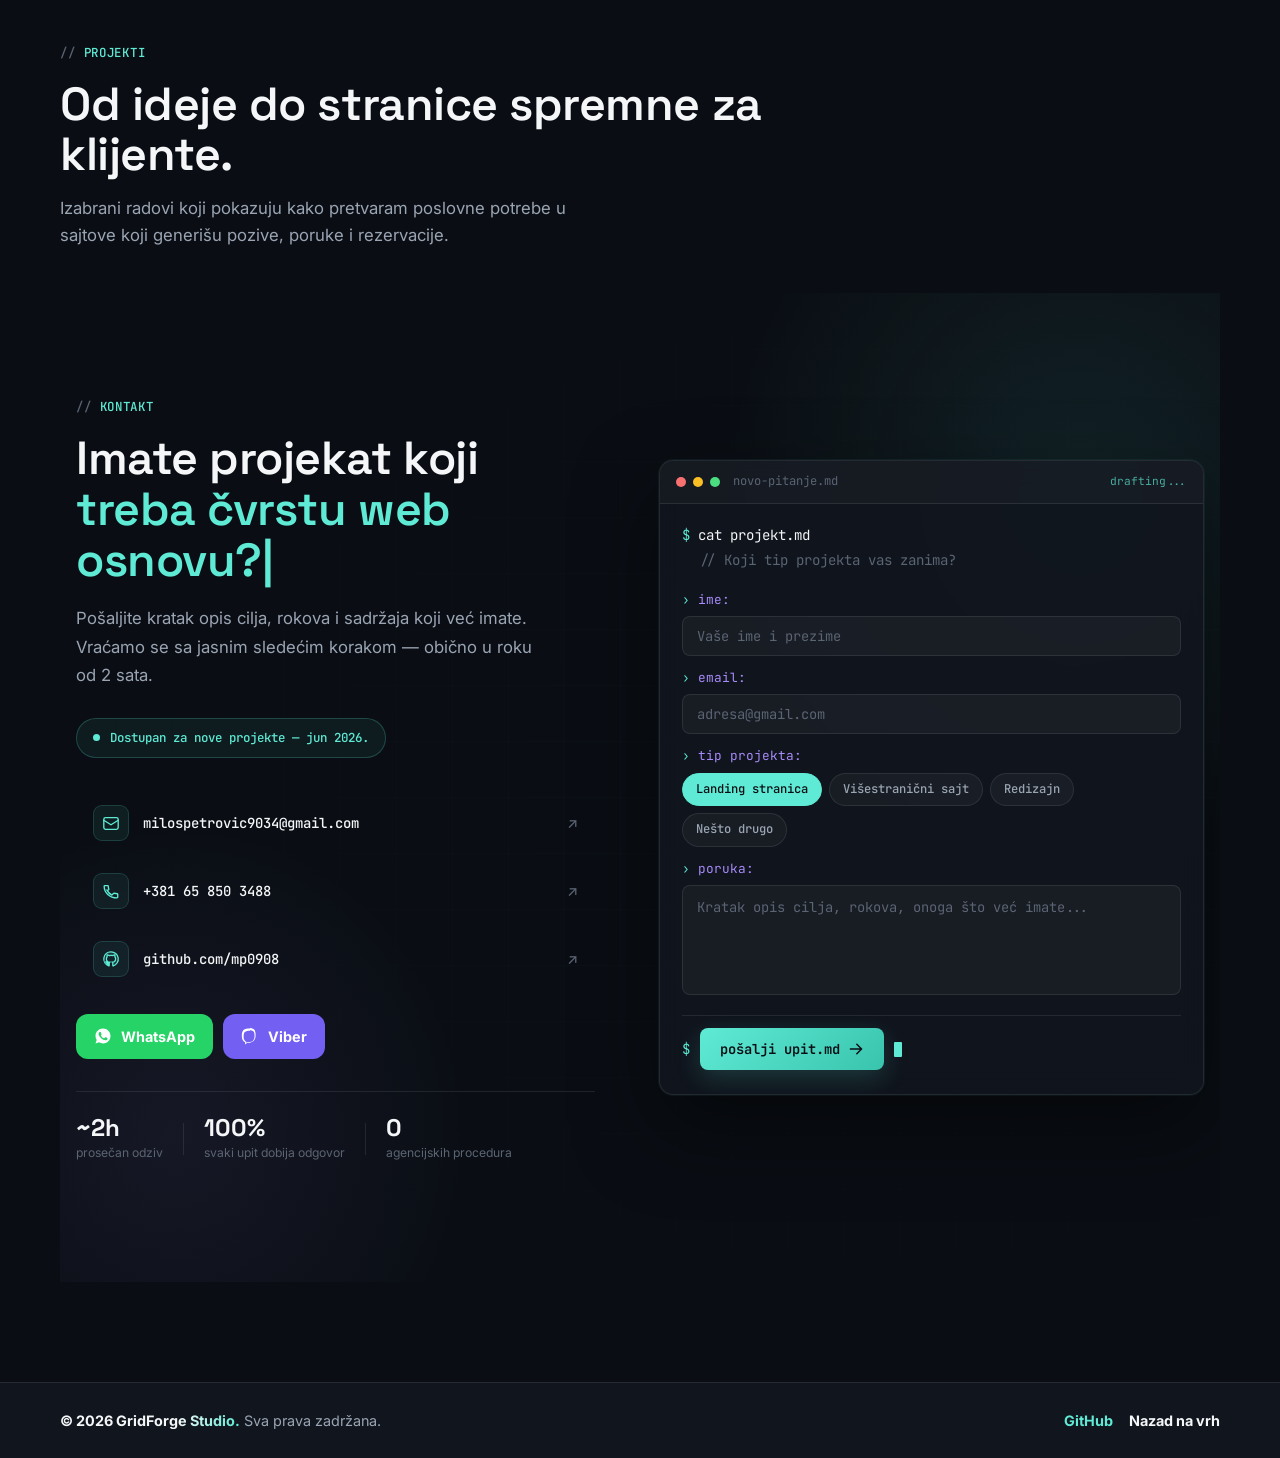
==== commit ab783a0a: "Temporarily remove projects section for rebuild v2" ====
--- a/index.html
+++ b/index.html
@@ -346,147 +346,6 @@
           </p>
         </div>
 
-        <div class="project-list">
-
-          <!-- PROJECT 1 -->
-          <a class="project-card reveal reveal-delay-1" href="projects/kristal-ciscenje-odrzavanje/index.html"
-            aria-label="Kristal Čišćenje i Održavanje — otvori projekat">
-            <div class="project-preview-wrap">
-              <div class="project-browser-chrome" aria-hidden="true">
-                <span class="browser-dot"></span>
-                <span class="browser-dot"></span>
-                <span class="browser-dot"></span>
-                <span class="browser-url-bar">kristal-ciscenje.rs</span>
-              </div>
-              <div class="iframe-viewport">
-                <iframe src="projects/kristal-ciscenje-odrzavanje/index.html"
-                  title="Live preview — Kristal Čišćenje i Održavanje" loading="lazy" scrolling="yes" tabindex="-1"
-                  aria-hidden="true" sandbox="allow-scripts allow-same-origin"></iframe>
-              </div>
-              <span class="project-tag-float">Landing stranica</span>
-            </div>
-            <div class="project-info">
-              <div class="project-info-head">
-                <h3>Kristal Čišćenje i Održavanje</h3>
-                <span class="project-arrow" aria-hidden="true">→</span>
-              </div>
-              <p>
-                Profesionalni servisni sajt za generisanje poziva i upita, sa jasnim uslugama,
-                CTA sekcijama i mobile-first layoutom.
-              </p>
-              <div class="project-meta">
-                <span>HTML / CSS / JS</span>
-                <span>Mobile-first</span>
-                <span>Lokalni servis</span>
-              </div>
-            </div>
-          </a>
-
-          <!-- PROJECT 2 -->
-          <a class="project-card reveal reveal-delay-2" href="projects/nails-by-tea/index.html"
-            aria-label="Nails by Tea — otvori projekat">
-            <div class="project-preview-wrap">
-              <div class="project-browser-chrome" aria-hidden="true">
-                <span class="browser-dot"></span>
-                <span class="browser-dot"></span>
-                <span class="browser-dot"></span>
-                <span class="browser-url-bar">nailsbytea.rs</span>
-              </div>
-              <div class="iframe-viewport">
-                <iframe src="projects/nails-by-tea/index.html" title="Live preview — Nails by Tea" loading="lazy"
-                  scrolling="yes" tabindex="-1" aria-hidden="true" sandbox="allow-scripts allow-same-origin"></iframe>
-              </div>
-              <span class="project-tag-float">4 stranice</span>
-            </div>
-            <div class="project-info">
-              <div class="project-info-head">
-                <h3>Nails by Tea</h3>
-                <span class="project-arrow" aria-hidden="true">→</span>
-              </div>
-              <p>
-                Elegantna prezentacija nail studija sa uslugama, projektima, o nama stranicom,
-                kontakt formom, društvenim mrežama i interaktivnim FAQ sekcijama.
-              </p>
-              <div class="project-meta">
-                <span>HTML / CSS / JS</span>
-                <span>4 stranice</span>
-                <span>Beauty industrija</span>
-              </div>
-            </div>
-          </a>
-
-          <!-- PROJECT 3 -->
-          <a class="project-card reveal reveal-delay-3"
-            href="projects/slana-torta-bySneza/index.html" aria-label="Slana Torta by Sneža — otvori projekat">
-            <div class="project-preview-wrap">
-              <div class="project-browser-chrome" aria-hidden="true">
-                <span class="browser-dot"></span>
-                <span class="browser-dot"></span>
-                <span class="browser-dot"></span>
-                <span class="browser-url-bar">slanatorta.rs</span>
-              </div>
-              <div class="iframe-viewport">
-                <iframe src="projects/slana-torta-bySneza/index.html" title="Live preview — Slana Torta by Sneža"
-                  loading="lazy" scrolling="yes" tabindex="-1" aria-hidden="true"
-                  sandbox="allow-scripts allow-same-origin"></iframe>
-              </div>
-              <span class="project-tag-float">Scroll iskustvo</span>
-            </div>
-            <div class="project-info">
-              <div class="project-info-head">
-                <h3>Slana Torta by Sneža</h3>
-                <span class="project-arrow" aria-hidden="true">→</span>
-              </div>
-              <p>
-                Inovativna prodajna stranica za jedinstvenu slanu tortu — sastojci se
-                otkrivaju sloj po sloj kroz scroll-animaciju, sa izborom veličine i
-                porudžbinom.
-              </p>
-              <div class="project-meta">
-                <span>HTML / CSS / JS</span>
-                <span>Scroll-driven UI</span>
-                <span>Food / e-commerce</span>
-              </div>
-            </div>
-          </a>
-
-          <!-- PROJECT 4 -->
-          <a class="project-card reveal reveal-delay-4" href="projects/gishabarbershop/index.html"
-            aria-label="Giša Barbershop — otvori projekat">
-            <div class="project-preview-wrap">
-              <div class="project-browser-chrome" aria-hidden="true">
-                <span class="browser-dot"></span>
-                <span class="browser-dot"></span>
-                <span class="browser-dot"></span>
-                <span class="browser-url-bar">gisha-barbershop.rs</span>
-              </div>
-              <div class="iframe-viewport">
-                <iframe src="projects/gishabarbershop/index.html" title="Live preview — Giša Barbershop" loading="lazy"
-                  scrolling="yes" tabindex="-1" aria-hidden="true" sandbox="allow-scripts allow-same-origin"></iframe>
-              </div>
-              <span class="project-tag-float">Prezentacioni sajt</span>
-            </div>
-            <div class="project-info">
-              <div class="project-info-head">
-                <h3>Giša Barbershop</h3>
-                <span class="project-arrow" aria-hidden="true">→</span>
-              </div>
-              <p>
-                Moderan prezentacioni sajt za lokalni barbershop, sa fokusom na iskustvo klijenta,
-                jasno istaknute usluge, zakazivanje termina i prepoznatljiv vizuelni identitet.
-              </p>
-              <div class="project-meta">
-                <span>HTML / CSS / JS</span>
-                <span>Barbershop</span>
-                <span>Lokalni biznis</span>
-              </div>
-            </div>
-          </a>
-
-        </div>
-      </div>
-    </section>
-
     <!-- ============ CONTACT ============ -->
     <section class="section contact-section" id="contact">
       <div class="contact-bg-grid" aria-hidden="true"></div>
--- a/css/style.css
+++ b/css/style.css
@@ -918,226 +918,6 @@
 }
 
 /* =======================================================
-   PROJECTS — iframe live preview cards
-   ======================================================= */
-
-.projects-section {
-  background: var(--surface);
-  border-block: 1px solid var(--line);
-}
-
-.project-list {
-  display: grid;
-  gap: 24px;
-}
-
-/* ---------- card ---------- */
-
-.project-card {
-  display: grid;
-  overflow: hidden;
-  background: var(--bg);
-  border: 1px solid var(--line);
-  border-radius: 16px;
-  box-shadow: 0 14px 34px rgba(0, 0, 0, 0.22);
-  transition: transform 220ms ease, border-color 220ms ease, box-shadow 220ms ease;
-  cursor: pointer;
-  text-decoration: none;
-  color: inherit;
-}
-
-.project-card:hover,
-.project-card:focus-visible {
-  transform: translateY(-5px);
-  border-color: rgba(94, 234, 212, 0.32);
-  box-shadow: 0 26px 60px rgba(0, 0, 0, 0.36);
-}
-
-.project-card:focus-visible {
-  outline: 2px solid var(--accent);
-  outline-offset: 3px;
-}
-
-/* ---------- browser chrome ---------- */
-
-.project-preview-wrap {
-  position: relative;
-  background: #0d1118;
-}
-
-.project-browser-chrome {
-  display: flex;
-  align-items: center;
-  gap: 7px;
-  padding: 10px 14px;
-  background: #151c26;
-  border-bottom: 1px solid rgba(244, 246, 248, 0.07);
-}
-
-.browser-dot {
-  display: inline-block;
-  width: 9px;
-  height: 9px;
-  border-radius: 50%;
-  background: rgba(244, 246, 248, 0.15);
-  flex-shrink: 0;
-}
-
-.browser-dot:nth-child(1) { background: #f87171; }
-.browser-dot:nth-child(2) { background: #fbbf24; }
-.browser-dot:nth-child(3) { background: #4ade80; }
-
-.browser-url-bar {
-  flex: 1;
-  margin-left: 8px;
-  padding: 4px 10px;
-  font-family: var(--mono);
-  font-size: 0.72rem;
-  color: var(--subtle);
-  background: rgba(10, 14, 20, 0.6);
-  border: 1px solid rgba(244, 246, 248, 0.06);
-  border-radius: 6px;
-  white-space: nowrap;
-  overflow: hidden;
-  text-overflow: ellipsis;
-  max-width: 200px;
-}
-
-/* ---------- iframe viewport ---------- */
-
-.iframe-viewport {
-  position: relative;
-  width: 100%;
-  /* Visible height of the preview window */
-  height: 340px;
-  overflow: hidden;
-  background: #fff;
-}
-
-/* The iframe is rendered at 1280px wide then scaled down to fit */
-.iframe-viewport iframe {
-  position: absolute;
-  top: 0;
-  left: 0;
-  width: 1280px;          /* desktop width of the embedded site */
-  height: 900px;          /* enough to show the hero without cutting off */
-  border: none;
-  pointer-events: none;   /* card link handles the click; iframe is display-only */
-  transform-origin: top left;
-  /* scale = container_width / iframe_width — set via JS, fallback here */
-  transform: scale(0.32);
-}
-
-/* ---------- floating tag ---------- */
-
-.project-tag-float {
-  position: absolute;
-  top: 14px;
-  right: 14px;
-  z-index: 2;
-  padding: 6px 13px;
-  color: var(--bg);
-  font-family: var(--mono);
-  font-size: 0.7rem;
-  font-weight: 700;
-  letter-spacing: 0.04em;
-  text-transform: uppercase;
-  background: var(--accent);
-  border-radius: 999px;
-}
-
-/* ---------- project info ---------- */
-
-.project-info {
-  display: grid;
-  gap: 12px;
-  padding: 24px 26px;
-}
-
-.project-info-head {
-  display: flex;
-  align-items: center;
-  justify-content: space-between;
-  gap: 12px;
-}
-
-.project-info h3 {
-  font-size: clamp(1.2rem, 3.5vw, 1.6rem);
-}
-
-.project-arrow {
-  display: grid;
-  flex-shrink: 0;
-  width: 36px;
-  height: 36px;
-  place-items: center;
-  color: var(--accent);
-  font-size: 1.05rem;
-  border: 1px solid rgba(94, 234, 212, 0.24);
-  border-radius: 50%;
-  background: rgba(94, 234, 212, 0.06);
-  transition: transform 200ms ease, background 200ms ease;
-}
-
-.project-card:hover .project-arrow {
-  transform: translate(3px, -3px);
-  background: rgba(94, 234, 212, 0.14);
-}
-
-.project-info p {
-  max-width: 560px;
-  color: var(--muted);
-  font-size: 0.95rem;
-}
-
-.project-meta {
-  display: flex;
-  flex-wrap: wrap;
-  gap: 8px;
-  margin-top: 4px;
-}
-
-.project-meta span {
-  padding: 5px 11px;
-  font-family: var(--mono);
-  color: var(--muted);
-  font-size: 0.72rem;
-  font-weight: 500;
-  background: var(--surface);
-  border: 1px solid var(--line);
-  border-radius: 999px;
-}
-
-@media (min-width: 720px) {
-  .project-list {
-    grid-template-columns: repeat(2, minmax(0, 1fr));
-  }
-}
-
-@media (min-width: 1040px) {
-  .iframe-viewport {
-    height: 230px;
-  }
-}
-
-@media (max-width: 719px) {
-  .iframe-viewport {
-    height: 280px;
-  }
-
-  .browser-url-bar {
-    max-width: 140px;
-  }
-}
-
-@media (prefers-reduced-motion: reduce) {
-  .project-card,
-  .project-arrow {
-    transition: none;
-  }
-}
-
-/* =======================================================
    CONTACT SECTION — terminal-style redesign
    ======================================================= */
 
